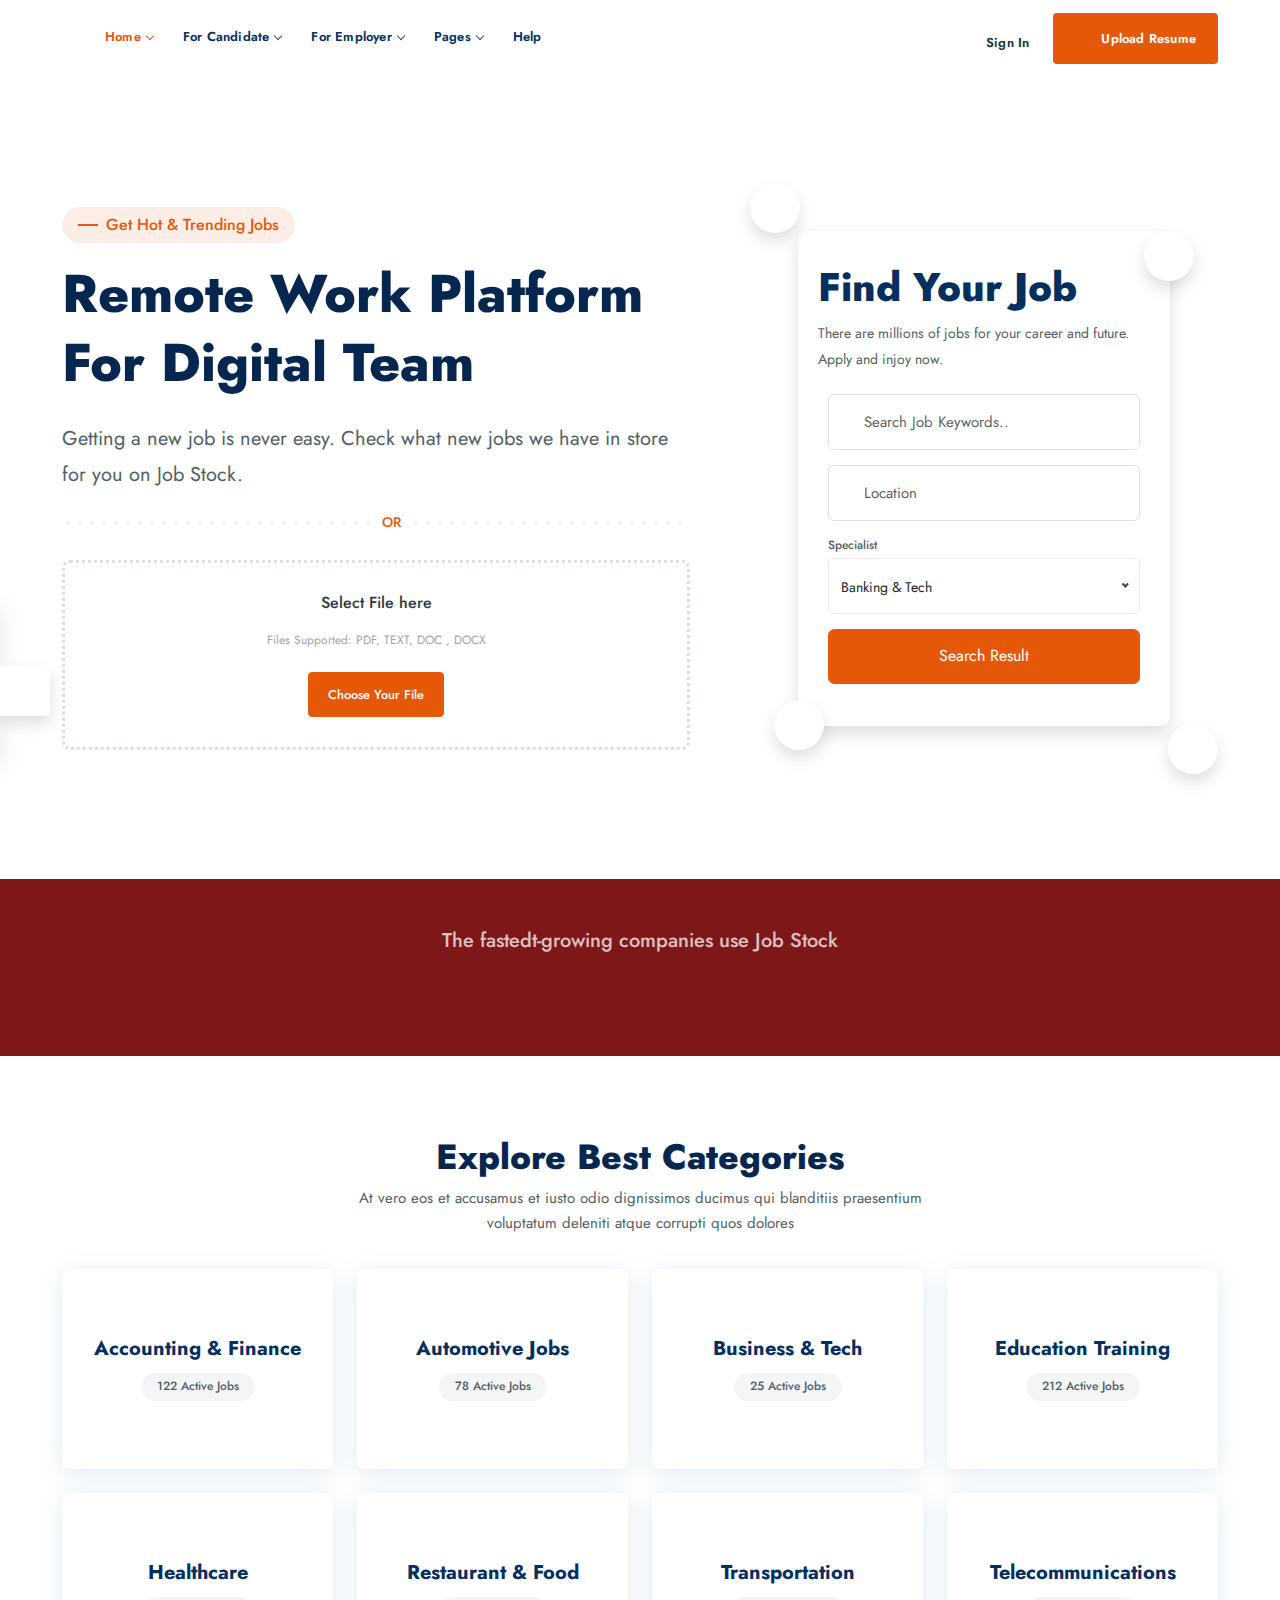
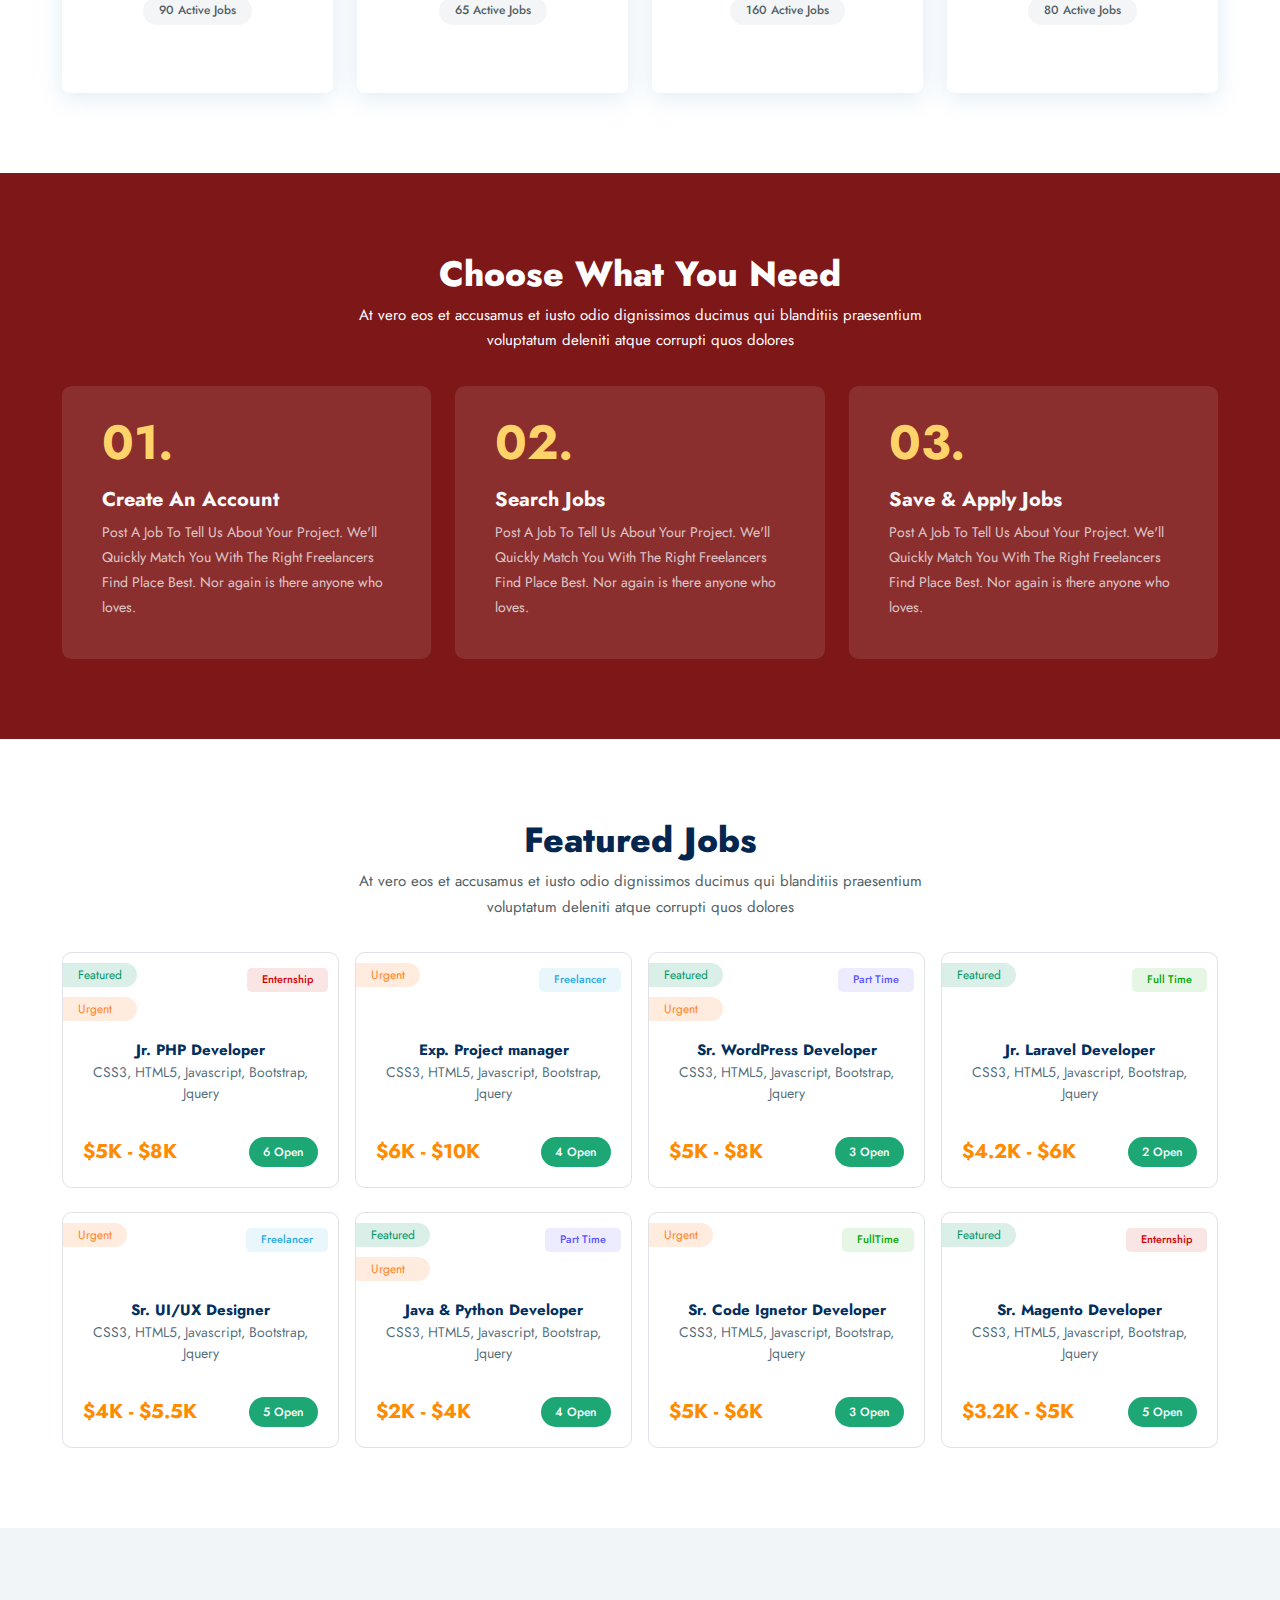
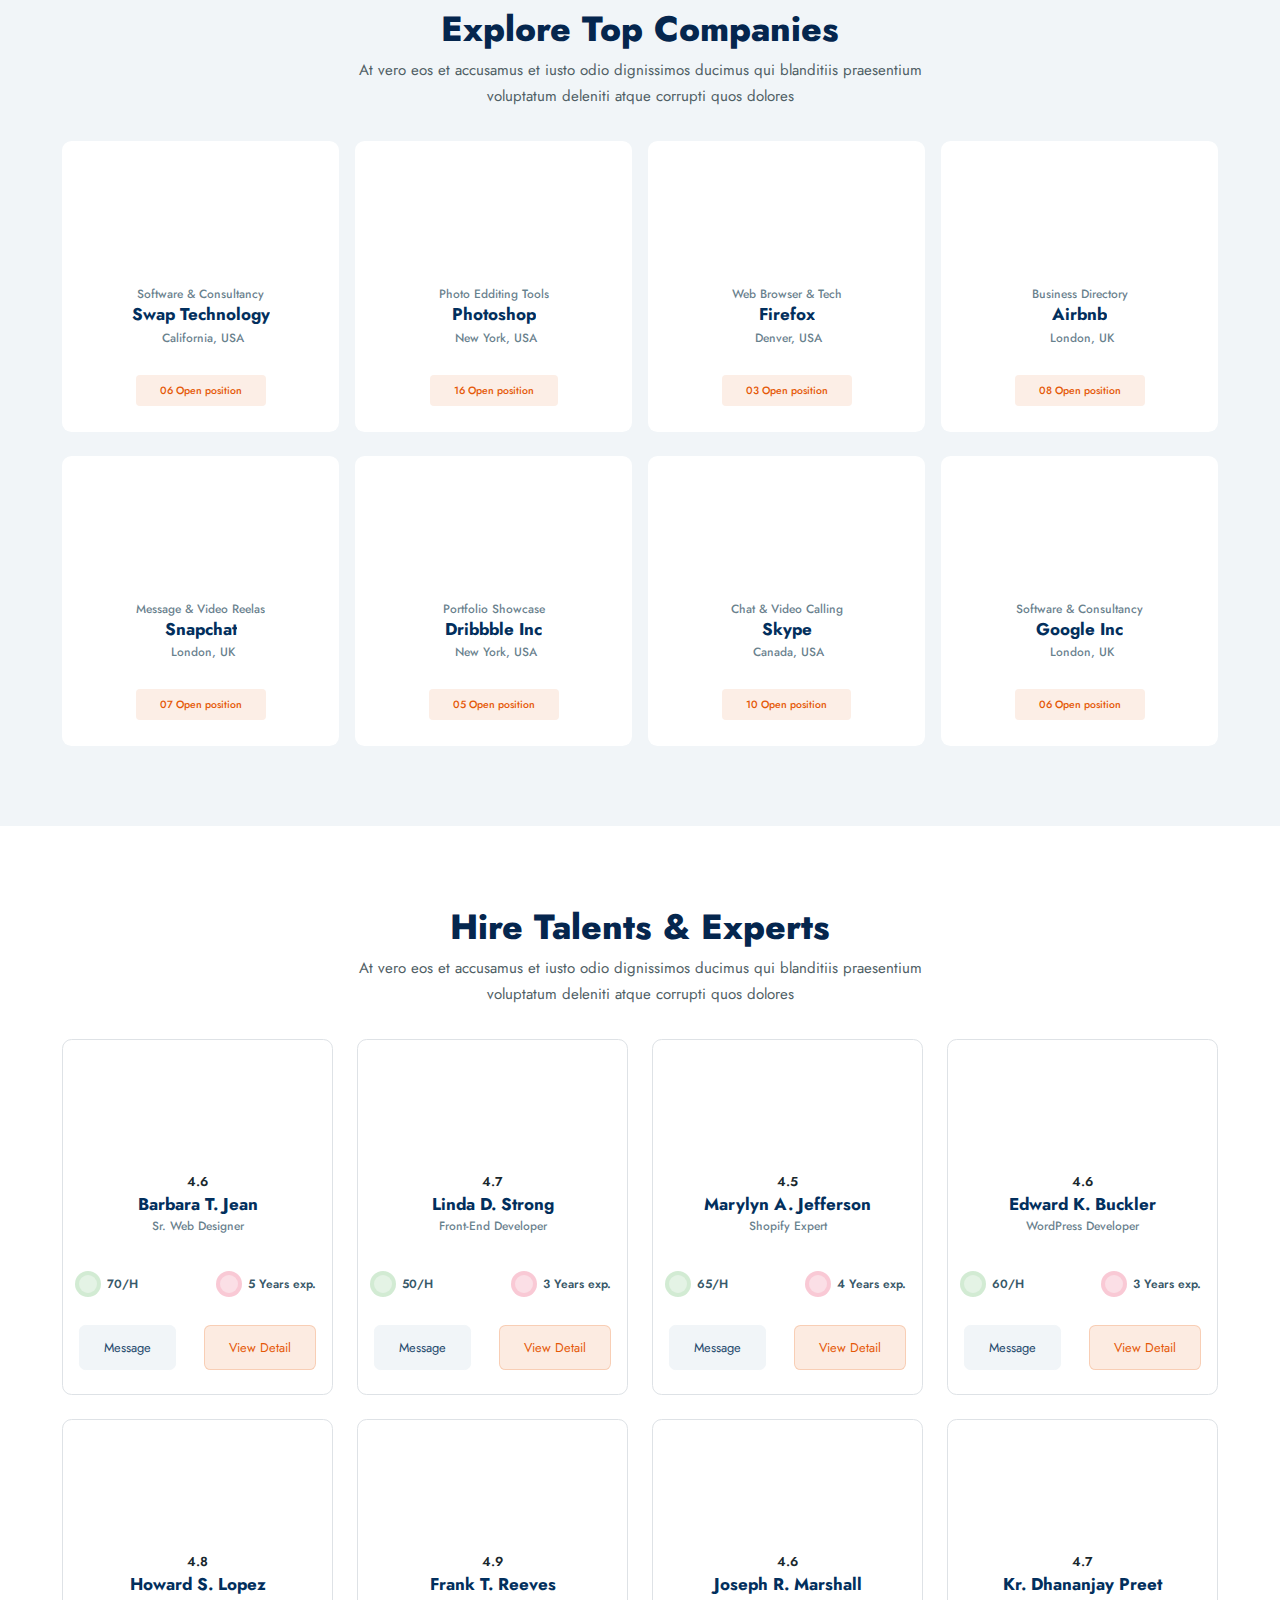
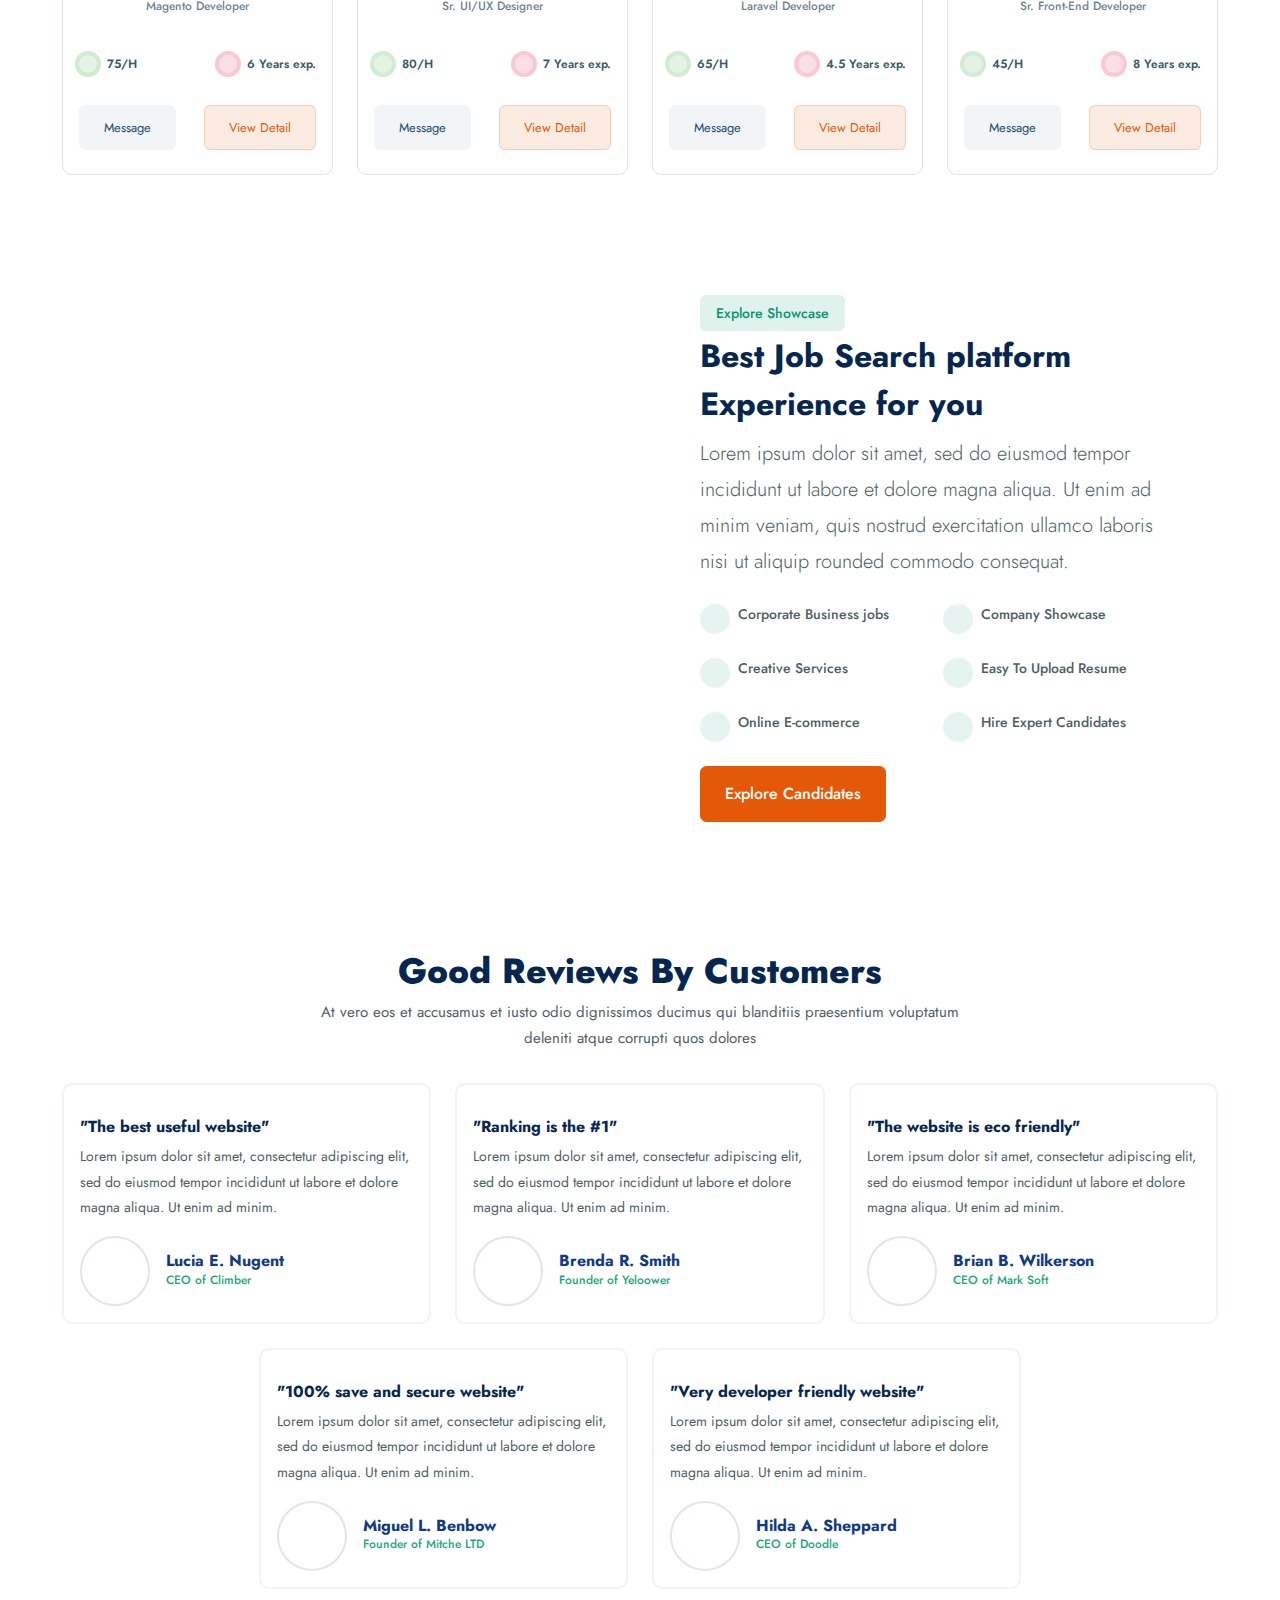
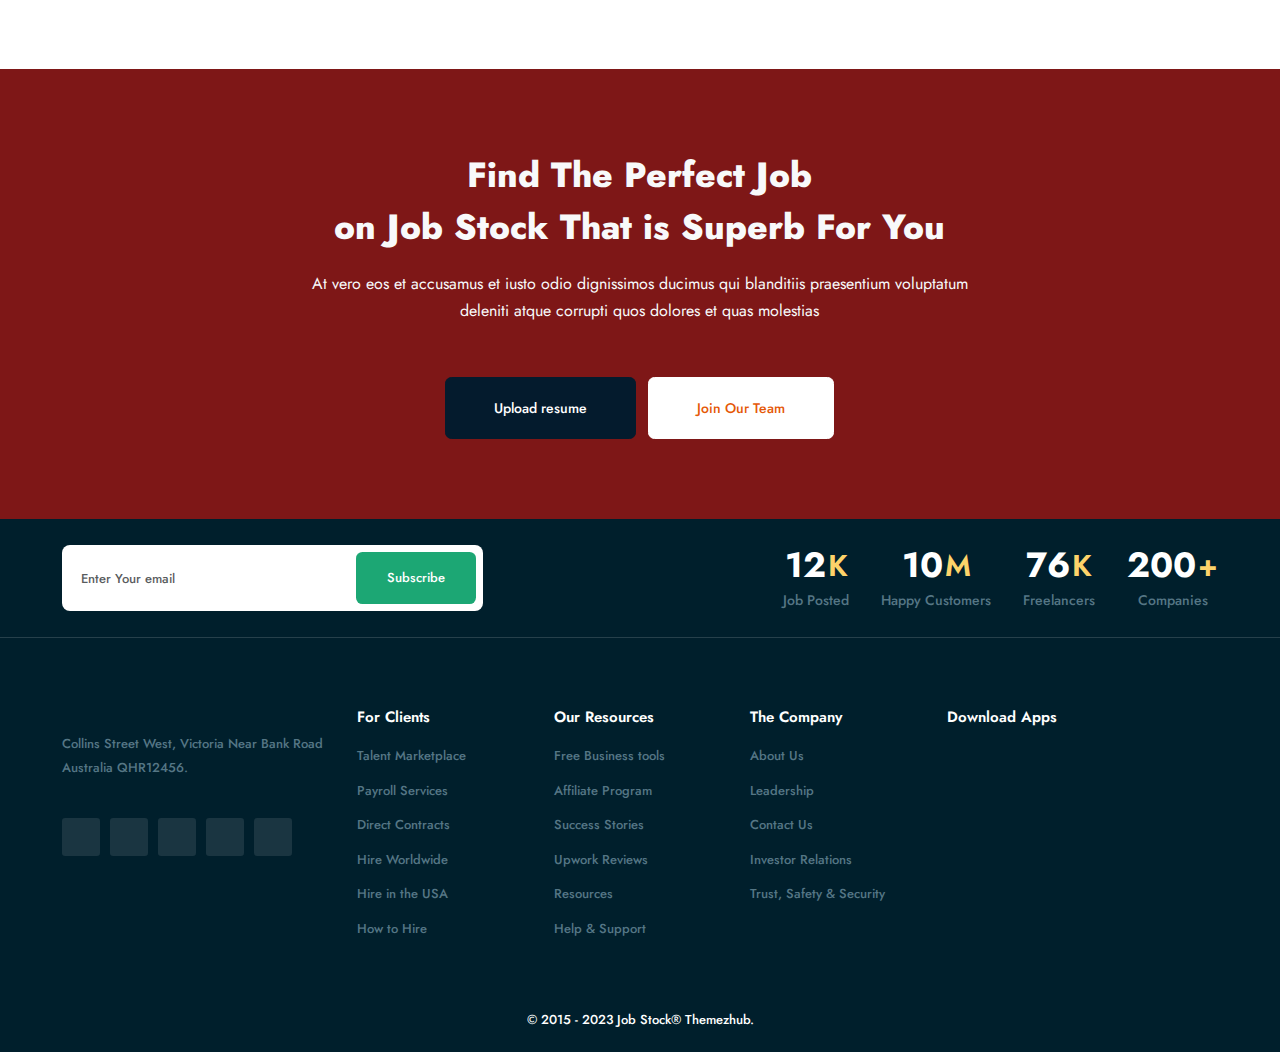
==== index.html @ 44c24fa9 "Initial commit" ====
<!doctype html>
<html lang="en">
	<head>
		<meta charset="utf-8">
        <meta name="viewport" content="width=device-width, initial-scale=1">
		
        <title>Skillo</title>
		<link rel="icon" type="image/x-icon" href="assets/img/favicon.png">
		
        <!-- Custom CSS -->
        <link href="css/site/styles.css" rel="stylesheet">
		
		<!-- Colors CSS -->
        <link href="css/site/colors.css" rel="stylesheet">
		<script src="https://kit.fontawesome.com/2d47eb49a0.js" crossorigin="anonymous"></script>
    </head>
	
    <body class="orange-theme">
        <!-- ============================================================== -->
        <!-- Preloader - style you can find in spinners.css -->
        <!-- ============================================================== -->
        <div id="preloader"><div class="preloader"><span></span><span></span></div></div>
		
        <!-- ============================================================== -->
        <!-- Main wrapper - style you can find in pages.scss -->
        <!-- ============================================================== -->
        <div id="main-wrapper">
		
            <!-- ============================================================== -->
            <!-- Top header  -->
            <!-- ============================================================== -->
            <!-- Start Navigation -->
			<div class="header header-light">
				<div class="container">
					<nav id="navigation" class="navigation navigation-landscape">
						<div class="nav-header">
							<a class="nav-brand" href="#"><img src="assets/img/logo.png" class="logo" alt=""></a>
							<div class="nav-toggle"></div>
							<div class="mobile_nav">
								<ul>
									<li class="list-buttons">
										<a href="JavaScript:Void(0);" data-bs-toggle="modal" data-bs-target="#login"><i class="fas fa-sign-in-alt me-2"></i>Log In</a>
									</li>
								</ul>
							</div>
						</div>
						<div class="nav-menus-wrapper">
							<ul class="nav-menu">
							
								<li class="active"><a href="JavaScript:Void(0);">Home<span class="submenu-indicator"></span></a>
									<ul class="nav-dropdown nav-submenu">
										<li><a class="active" href="index.html">Home Layout 1</a></li>
										<li><a href="home-2.html">Home Layout 2</a></li>
										<li><a href="home-3.html">Home Layout 3</a></li>
										<li><a href="home-4.html">Home Layout 4</a></li>
										<li><a href="home-5.html">Home Layout 5</a></li>
										<li><a href="home-6.html">Home Layout 6</a></li>
										<li><a href="home-7.html">Home Layout 7</a></li>
										<li><a href="JavaScript:Void(0);">New Homes Layouts<span class="new-update">New</span><span class="submenu-indicator"></span></a>
											<ul class="nav-dropdown nav-submenu">
												<li><a href="home-8.html">Home Layout 8</a></li>                                    
												<li><a href="home-9.html">Home Layout 9</a></li>                                    
												<li><a href="home-10.html">Home Layout 10</a></li>
												<li><a href="home-11.html">Home Layout 11</a></li>
												<li><a href="home-12.html">Home Layout 12</a></li>																								
											</ul>	
										</li>
									</ul>
								</li>
								
								<li><a href="JavaScript:Void(0);">For Candidate<span class="submenu-indicator"></span></a>
									<ul class="nav-dropdown nav-submenu">
										<li><a href="JavaScript:Void(0);">Browse Jobs<span class="submenu-indicator"></span></a>
											<ul class="nav-dropdown nav-submenu">
												<li><a href="grid-style-1.html">Job Grid Style 1</a></li>                                    
												<li><a href="grid-style-2.html">Job Grid Stle 2</a></li>                                    
												<li><a href="grid-style-3.html">Job Grid Style 3</a></li>
												<li><a href="grid-style-4.html">Job Grid Style 4</a></li>
												<li><a href="grid-style-5.html">Job Grid Style 5</a></li>												
												<li><a href="full-job-grid-1.html">Grid Full Style 1</a></li>
												<li><a href="full-job-grid-2.html">Grid Full Style 2</a></li>
												<li><a href="list-style-1.html">Job List Style 1</a></li>
												<li><a href="list-style-2.html">Job List Style 2</a></li>
												<li><a href="list-style-2.html">Job List Style 3</a></li>
												<li><a href="full-job-list-1.html">List Full Style 1</a></li>
												<li><a href="full-job-list-2.html">List Full Style 2</a></li>												
											</ul>
										</li>
										<li><a href="JavaScript:Void(0);">Browse Map Jobs<span class="submenu-indicator"></span></a>
											<ul class="nav-dropdown nav-submenu">
												<li><a href="half-map.html">Job Search on Map 01</a></li>                                    
												<li><a href="half-map-2.html">Job Search on Map 02</a></li>                                    
												<li><a href="half-map-3.html">Job Search on Map 03</a></li>
												<li><a href="half-map-list-1.html">Job Search on Map 04</a></li>
												<li><a href="half-map-list-2.html">Job Search on Map 05</a></li>
											</ul>
										</li>
										<li><a href="JavaScript:Void(0);">Browse Candidate<span class="submenu-indicator"></span></a>
											<ul class="nav-dropdown nav-submenu">
												<li><a href="candidate-grid-1.html">Candidate Grid 01</a></li>                                    
												<li><a href="candidate-grid-2.html">Candidate Grid 02</a></li>                                    
												<li><a href="candidate-list-1.html">Candidate List 01</a></li>                                    
												<li><a href="candidate-list-2.html">Candidate List 02</a></li>
												<li><a href="candidate-half-map.html">Candidate Half Map 01</a></li>
												<li><a href="candidate-half-map-list.html">Candidate Half Map 02</a></li>												
											</ul>
										</li>
										<li><a href="JavaScript:Void(0);">Single job Detail<span class="submenu-indicator"></span></a>
											<ul class="nav-dropdown nav-submenu">
												<li><a href="single-layout-1.html">Single Layout 01</a></li>                                    
												<li><a href="single-layout-2.html">Single Layout 02</a></li>                                    
												<li><a href="single-layout-3.html">Single Layout 03</a></li>                                    
												<li><a href="single-layout-4.html">Single Layout 04</a></li>												
												<li><a href="single-layout-5.html">Single Layout 05<span class="new-update">New</span></a></li>												
												<li><a href="single-layout-6.html">Single Layout 06<span class="new-update">New</span></a></li>												
											</ul>
										</li>
										<li><a href="JavaScript:Void(0);">Candidate Detail<span class="submenu-indicator"></span></a>
											<ul class="nav-dropdown nav-submenu">
												<li><a href="candidate-detail.html">Candidate Detail 01</a></li>                                    
												<li><a href="candidate-detail-2.html">Candidate Detail 02</a></li>                                    
												<li><a href="candidate-detail-3.html">Candidate Detail 03</a></li>                                    												
											</ul>
										</li>
										<li><a href="advance-search.html">Advance Search</a></li>
										<li>
											<a href="candidate-dashboard.html">Candidate Dashboard<span class="new-update">New</span></a>                                
										</li>
									</ul>
								</li>
								
								<li><a href="JavaScript:Void(0);">For Employer<span class="submenu-indicator"></span></a>
									<ul class="nav-dropdown nav-submenu">
										<li><a href="JavaScript:Void(0);">Explore Employers<span class="submenu-indicator"></span></a>
											<ul class="nav-dropdown nav-submenu">
												<li><a href="employer-grid-1.html">Search Employers 01</a></li>                                    
												<li><a href="employer-grid-2.html">Search Employers 02</a></li>                                    
												<li><a href="employer-list-1.html">Search List Employers 01</a></li>
												<li><a href="employer-half-map.html">Search Employers Map</a></li>
												<li><a href="employer-half-map-list.html">Search List Employers Map</a></li>												
											</ul>
										</li>
										<li><a href="JavaScript:Void(0);">Employer Detail<span class="submenu-indicator"></span></a>
											<ul class="nav-dropdown nav-submenu">
												<li><a href="employer-detail.html">Employer Detail 01</a></li>                                    
												<li><a href="employer-detail-2.html">Employer Detail 02</a></li>                                    											
											</ul>
										</li>
										<li>
											<a href="employer-dashboard.html">Employer Dashboard<span class="new-update">New</span></a>                                
										</li>
									</ul>
								</li>
								
								<li><a href="JavaScript:Void(0);">Pages<span class="submenu-indicator"></span></a>
									<ul class="nav-dropdown nav-submenu">
										<li><a href="about-us.html">About Us</a></li> 
										<li><a href="404.html">Error Page</a></li>
										<li><a href="checkout.html">Checkout</a></li>										
										<li><a href="blog.html">Blogs Page</a></li>                                    
										<li><a href="blog-detail.html">Blog Detail</a></li>                                    
										<li><a href="privacy.html">Terms & Privacy</a></li> 
										<li><a href="pricing.html">Pricing</a></li>  
										<li><a href="faq.html">FAQ's</a></li>
										<li><a href="contact.html">Contacts</a></li>
									</ul>
								</li>
								
								<li><a href="#">Help</a></li>
								
							</ul>
							
							<ul class="nav-menu nav-menu-social align-to-right">
								<li>
									<a href="JavaScript:Void(0);" data-bs-toggle="modal" data-bs-target="#login"><i class="fas fa-sign-in-alt me-2"></i>Sign In</a>
								</li>
								<li class="list-buttons ms-2">
									<a href="signup.html"><i class="fa-solid fa-cloud-arrow-up me-2"></i>Upload Resume</a>
								</li>
							</ul>
						</div>
					</nav>
				</div>
			</div>
			<!-- End Navigation -->
			<div class="clearfix"></div>
			<!-- ============================================================== -->
			<!-- Top header  -->
			<!-- ============================================================== -->
			
			
			<!-- ============================ Hero Banner  Start================================== -->
			<div class="image-cover hero-header">
				<div class="container">

					<div class="row justify-content-between align-items-center">
						<div class="col-xl-7 col-lg-7 col-md-12 col-sm-12 pe-xl-5 pe-lg-4">
							<h6 class="text-primary bg-light-primary py-2 px-3 rounded-5 fw-medium d-inline-flex align-items-center mb-3"><span class="bg-primary w-5 h-05 me-2"></span>Get Hot & Trending Jobs</h6>
							<h1 class="mb-4">Remote Work Platform For Digital Team</h1>
							<p class="fs-5">Getting a new job is never easy. Check what new jobs we have in store for you on Job Stock.</p>
							<div class="position-relative mt-4">
								<div class="bg-dot light w-100 h-2 position-relative"><span class="escolls square--30 circle d-inline-flex align-items-center justify-content-center bg-white fw-medium text-primary position-absolute start-50 top-5">OR</span></div>
							</div>
							<div class="upload-box">
								<div class="filedrop_box">
									<header>
										<h4>Select File here</h4>
									</header>
									<p>Files Supported: PDF, TEXT, DOC , DOCX</p>
									<input type="file" hidden accept=".doc,.docx,.pdf" id="fileID" style="display:none;">
									<button class="btn btn-md btn-primary fw-medium rounded-1">Choose Your File</button>
								</div>
							</div>
						</div>
						
						<div class="col-xl-5 col-lg-5 col-md-12 col-sm-12">
							<div class="exluo-bg bg-cover p-xl-5 p-3 rounded-5 position-relative mt-lg-0 mt-4" style="background:url(assets/img/form-bg-2.png)no-repeat;">
								<div class="hero-search-wrap shadow">
									<div class="hero-search">
										<h1>Find Your job</h1>
										<p>There are millions of jobs for your career and future. Apply and injoy now.</p>
									</div>
									<div class="hero-search-content verticle-space">
										<div class="row">
											<div class="col-xl-12 col-lg-12 col-md-12 col-sm-12">
												<div class="form-group">
													<div class="input-with-icon">
														<input type="text" class="form-control border" placeholder="Search Job Keywords..">
														<i class="fa-solid fa-magnifying-glass fs-5 opacity-50"></i>
													</div>
												</div>
											</div>
											<div class="col-xl-12 col-lg-12 col-md-12 col-sm-12">
												<div class="form-group">
													<div class="input-with-icon">
														<input type="text" class="form-control border" placeholder="Location">
														<i class="fa-solid fa-globe fs-5 opacity-50"></i>
													</div>
												</div>
											</div>
											<div class="col-xl-12 col-lg-12 col-md-12 col-sm-12">
												<div class="form-group">
													<label>Specialist</label>
													<select class="form-control">
														<option value="1">Banking & Tech</option>
														<option value="2">IT & Consultancy</option>
														<option value="3">Auto & Mobile</option>
														<option value="4">Health Care</option>
														<option value="5">Finance Services</option>
														<option value="6">Marketing Jobs</option>
														<option value="7">Graphic Design</option>
													</select>
												</div>
											</div>
											
											<div class="col-xl-12 col-lg-12 col-md-12 col-sm-12">
												<button type="submit" class="btn btn-primary full-width">Search Result</button>
											</div>
										
										</div>
									</div>
							
								</div>
								
								<div class="position-absolute start-0 top-0"><div class="square--50 bg-white shadow circle text-info fs-4 animate-bounce"><i class="fa-brands fa-algolia"></i></div></div>
								<div class="position-absolute start-0 bottom-0 pb-4 ps-4"><div class="square--50 shadow circle bg-white text-danger fs-4 animate-leftright"><i class="fa-solid fa-fire"></i></div></div>
								<div class="position-absolute end-0 top-0 pt-5 pe-4"><div class="square--50 shadow circle bg-white text-warning fs-4 animate-leftright"><i class="fa-solid fa-business-time"></i></div></div>
								<div class="position-absolute end-0 bottom-0"><div class="square--50 shadow circle bg-white text-primary fs-4 animate-bounce"><i class="fa-solid fa-layer-group"></i></div></div>
							</div>
						</div>
						
					</div>
						
				</div>
			</div>
			<!-- ============================ Hero Banner End ================================== -->
			
			<!-- ============================ Our Partners Start ================================== -->
			<section class="primary-bg-dark min">
				<div class="container">
					
					<div class="row justify-content-center mb-2">
						<div class="col-lg-7 col-md-10 text-center">
							<div class="sec-heading center mb-4">
								<h5 class="text-light opacity-75 fw-medium">The fastedt-growing companies use Job Stock</h5>
							</div>
						</div>
					</div>
					
					<div class="row align-items-center justify-content-center row-cols-xl-5 row-cols-lg-5 row-cols-md-3 row-cols-3 gx-3 gy-3">
						<div class="col">
							<figure class="single-brand thumb-figure">
								<img src="assets/img/brand/layar-white.svg" class="img-fluid" alt="">
							</figure>
						</div>
						
						<div class="col">
							<figure class="single-brand thumb-figure">
								<img src="assets/img/brand/mailchimp-white.svg" class="img-fluid" alt="">
							</figure>
						</div>
						
						<div class="col">
							<figure class="single-brand thumb-figure">
								<img src="assets/img/brand/forbes-white.svg" class="img-fluid" alt="">
							</figure>
						</div>
						
						<div class="col">
							<figure class="single-brand thumb-figure">
								<img src="assets/img/brand/fitbit-white.svg" class="img-fluid" alt="">
							</figure>
						</div>
						
						<div class="col">
							<figure class="single-brand thumb-figure">
								<img src="assets/img/brand/vidados-white.svg" class="img-fluid" alt="">
							</figure>
						</div>
					</div>
					
				</div>
			</section>
			<div class="clearfix"></div>
			<!-- ============================ Our Partners End ================================== -->
			
			
			<!-- ================= Explore Categories Start ================= -->
			<section>
				<div class="container">
					
					<div class="row justify-content-center">
						<div class="col-xl-6 col-lg-7 col-md-10 text-center">
							<div class="sec-heading center">
								<h2>Explore Best Categories</h2>
								<p>At vero eos et accusamus et iusto odio dignissimos ducimus qui blanditiis praesentium voluptatum deleniti atque corrupti quos dolores</p>
							</div>
						</div>
					</div>
					
					<div class="row gx-4 gy-4 justify-content-center">
						
						<!-- Single Item -->
						<div class="col-xl-3 col-lg-3 col-md-4 col-sm-6">
							<div class="category-box">
								<div class="category-desc">
									<div class="category-icon">
										<i class="fa-solid fa-file-invoice text-primary"></i>
										<i class="fa-solid fa-file-invoice abs-icon"></i>
									</div>
									<div class="category-detail category-desc-text">
										<h4 class="fs-5"><a href="browse-jobs-grid.html">Accounting & Finance</a></h4>
										<p class="block">122 Active Jobs</p>
									</div>
								</div>
							</div>
						</div>
						
						<!-- Single Item -->
						<div class="col-xl-3 col-lg-3 col-md-4 col-sm-6">
							<div class="category-box">
								<div class="category-desc">
									<div class="category-icon">
										<i class="fa-solid fa-caravan text-primary"></i>
										<i class="fa-solid fa-caravan abs-icon"></i>
									</div>
									<div class="category-detail category-desc-text">
										<h4 class="fs-5"><a href="browse-jobs-grid.html">Automotive Jobs</a></h4>
										<p class="block">78 Active Jobs</p>
									</div>
								</div>
							</div>
						</div>
						
						<!-- Single Item -->
						<div class="col-xl-3 col-lg-3 col-md-4 col-sm-6">
							<div class="category-box">
								<div class="category-desc">
									<div class="category-icon">
										<i class="fa-solid fa-person-chalkboard text-primary"></i>
										<i class="fa-solid fa-person-chalkboard abs-icon"></i>
									</div>
									<div class="category-detail category-desc-text">
										<h4 class="fs-5"><a href="browse-jobs-grid.html">Business & Tech</a></h4>
										<p class="block">25 Active Jobs</p>
									</div>
								</div>
							</div>
						</div>
						
						<!-- Single Item -->
						<div class="col-xl-3 col-lg-3 col-md-4 col-sm-6">
							<div class="category-box">
								<div class="category-desc">
									<div class="category-icon">
										<i class="fa-solid fa-user-graduate text-primary"></i>
										<i class="fa-solid fa-user-graduate abs-icon"></i>
									</div>
									<div class="category-detail category-desc-text">
										<h4 class="fs-5"><a href="browse-jobs-grid.html">Education Training</a></h4>
										<p class="block">212 Active Jobs</p>
									</div>
								</div>
							</div>
						</div>
						
						<!-- Single Item -->
						<div class="col-xl-3 col-lg-3 col-md-4 col-sm-6">
							<div class="category-box">
								<div class="category-desc">
									<div class="category-icon">
										<i class="fa-solid fa-briefcase-medical text-primary"></i>
										<i class="fa-solid fa-briefcase-medical abs-icon"></i>
									</div>
									<div class="category-detail category-desc-text">
										<h4 class="fs-5"><a href="browse-jobs-grid.html">Healthcare</a></h4>
										<p class="block">90 Active Jobs</p>
									</div>
								</div>
							</div>
						</div>
						
						<!-- Single Item -->
						<div class="col-xl-3 col-lg-3 col-md-4 col-sm-6">
							<div class="category-box">
								<div class="category-desc">
									<div class="category-icon">
										<i class="fa-solid fa-burger text-primary"></i>
										<i class="fa-solid fa-burger abs-icon"></i>
									</div>
									<div class="category-detail category-desc-text">
										<h4 class="fs-5"><a href="browse-jobs-grid.html">Restaurant & Food</a></h4>
										<p class="block">65 Active Jobs</p>
									</div>
								</div>
							</div>
						</div>
						
						<!-- Single Item -->
						<div class="col-xl-3 col-lg-3 col-md-4 col-sm-6">
							<div class="category-box">
								<div class="category-desc">
									<div class="category-icon">
										<i class="fa-solid fa-jet-fighter text-primary"></i>
										<i class="fa-solid fa-jet-fighter abs-icon"></i>
									</div>
									<div class="category-detail category-desc-text">
										<h4 class="fs-5"><a href="browse-jobs-grid.html">Transportation</a></h4>
										<p class="block">160 Active Jobs</p>
									</div>
								</div>
							</div>
						</div>
						
						<!-- Single Item -->
						<div class="col-xl-3 col-lg-3 col-md-4 col-sm-6">
							<div class="category-box">
								<div class="category-desc">
									<div class="category-icon">
										<i class="fa-solid fa-mobile-screen-button text-primary"></i>
										<i class="fa-solid fa-mobile-screen-button abs-icon"></i>
									</div>
									<div class="category-detail category-desc-text">
										<h4 class="fs-5"><a href="browse-jobs-grid.html">Telecommunications</a></h4>
										<p class="block">80 Active Jobs</p>
									</div>
								</div>
							</div>
						</div>
						
					</div>
					
				</div>	
			</section>
			<!-- ================================= Explore Categories End =============================== -->
			
			
			
			<!-- ============================ Valuable Step Start ================================== -->
			<section class="primary-bg-dark">
				<div class="container">
					
					<div class="row justify-content-center">
						<div class="col-xl-6 col-lg-7 col-md-10 text-center">
							<div class="sec-heading center light">
								<h2>Choose What You Need</h2>
								<p>At vero eos et accusamus et iusto odio dignissimos ducimus qui blanditiis praesentium voluptatum deleniti atque corrupti quos dolores</p>
							</div>
						</div>
					</div>
					
					<div class="row align-items-center gx-4 gy-4">
					
						<div class="col-xl-4 col-lg-4 col-md-12 col-sm-12">
							<div class="jobstock-posted-box-y78 colored">
								<div class="jobstock-posted-body-y78">
									<div class="serv-ctr-title"><h2 class="primary-2-cl">01.</h2></div>
									<div class="serv-ctr-subtitle"><h5 class="text-light">Create An Account</h5></div>
									<div class="serv-ctr-decs"><p class="text-light opacity-75">Post A Job To Tell Us About Your Project. We'll Quickly Match You With The Right Freelancers Find Place Best. Nor again is there anyone who loves.</p></div>
								</div>
							</div>
						</div>
						
						<div class="col-xl-4 col-lg-4 col-md-12 col-sm-12">
							<div class="jobstock-posted-box-y78 colored">
								<div class="jobstock-posted-body-y78">
									<div class="serv-ctr-title"><h2 class="primary-2-cl">02.</h2></div>
									<div class="serv-ctr-subtitle"><h5 class="text-light">Search Jobs</h5></div>
									<div class="serv-ctr-decs"><p class="text-light opacity-75">Post A Job To Tell Us About Your Project. We'll Quickly Match You With The Right Freelancers Find Place Best. Nor again is there anyone who loves.</p></div>
								</div>
							</div>
						</div>
						
						<div class="col-xl-4 col-lg-4 col-md-12 col-sm-12">
							<div class="jobstock-posted-box-y78 colored">
								<div class="jobstock-posted-body-y78">
									<div class="serv-ctr-title"><h2 class="primary-2-cl">03.</h2></div>
									<div class="serv-ctr-subtitle"><h5 class="text-light">Save & Apply Jobs</h5></div>
									<div class="serv-ctr-decs"><p class="text-light opacity-75">Post A Job To Tell Us About Your Project. We'll Quickly Match You With The Right Freelancers Find Place Best. Nor again is there anyone who loves.</p></div>
								</div>
							</div>
						</div>
						
					</div>
					
				</div>
			</section>
			<!-- ============================ Valuable Step End ================================== -->
			
			
			<!-- ============================ Featured Jobs Start ================================== -->
			<section>
				<div class="container">
					
					<div class="row justify-content-center">
						<div class="col-xl-6 col-lg-7 col-md-10 text-center">
							<div class="sec-heading center">
								<h2>Featured Jobs</h2>
								<p>At vero eos et accusamus et iusto odio dignissimos ducimus qui blanditiis praesentium voluptatum deleniti atque corrupti quos dolores</p>
							</div>
						</div>
					</div>
					
					<div class="row justify-content-center gx-xl-3 gx-3 gy-4">
					
						<!-- Single Item -->
						<div class="col-xl-3 col-lg-4 col-md-6 col-sm-12">
							<div class="job-instructor-layout border">
								<div class="left-tags-capt">
									<span class="featured-text">Featured</span>
									<span class="urgent">Urgent</span>
								</div>
								<div class="brows-job-type"><span class="enternship">Enternship</span></div>
								<div class="job-instructor-thumb">
									<a href="job-detail.html"><img src="assets/img/l-1.png" class="img-fluid" alt=""></a>
								</div>
								<div class="job-instructor-content">
									<h4 class="instructor-title"><a href="job-detail.html">Jr. PHP Developer</a></h4>
									<div class="instructor-skills">
										CSS3, HTML5, Javascript, Bootstrap, Jquery
									</div>
								</div>
								<div class="job-instructor-footer">
									<div class="instructor-students">
										<h5 class="instructor-scount">$5K - $8K</h5>
									</div>
									<div class="instructor-corses">
										<span class="c-counting">6 Open</span>
									</div>
								</div>
							</div>	
						</div>
						
						<!-- Single Item -->
						<div class="col-xl-3 col-lg-4 col-md-6 col-sm-12">
							<div class="job-instructor-layout border">
								<div class="left-tags-capt">
									<span class="urgent">Urgent</span>
								</div>
								<div class="brows-job-type"><span class="freelanc">Freelancer</span></div>
								<div class="job-instructor-thumb">
									<a href="job-detail.html"><img src="assets/img/l-2.png" class="img-fluid" alt=""></a>
								</div>
								<div class="job-instructor-content">
									<h4 class="instructor-title"><a href="job-detail.html">Exp. Project manager</a></h4>
									<div class="instructor-skills">
										CSS3, HTML5, Javascript, Bootstrap, Jquery
									</div>
								</div>
								<div class="job-instructor-footer">
									<div class="instructor-students">
										<h5 class="instructor-scount">$6K - $10K</h5>
									</div>
									<div class="instructor-corses">
										<span class="c-counting">4 Open</span>
									</div>
								</div>
							</div>	
						</div>
						
						<!-- Single Item -->
						<div class="col-xl-3 col-lg-4 col-md-6 col-sm-12">
							<div class="job-instructor-layout border">
								<div class="left-tags-capt">
									<span class="featured-text">Featured</span>
									<span class="urgent">Urgent</span>
								</div>
								<div class="brows-job-type"><span class="part-time">Part Time</span></div>
								<div class="job-instructor-thumb">
									<a href="job-detail.html"><img src="assets/img/l-3.png" class="img-fluid" alt=""></a>
								</div>
								<div class="job-instructor-content">
									<h4 class="instructor-title"><a href="job-detail.html">Sr. WordPress Developer</a></h4>
									<div class="instructor-skills">
										CSS3, HTML5, Javascript, Bootstrap, Jquery
									</div>
								</div>
								<div class="job-instructor-footer">
									<div class="instructor-students">
										<h5 class="instructor-scount">$5K - $8K</h5>
									</div>
									<div class="instructor-corses">
										<span class="c-counting">3 Open</span>
									</div>
								</div>
							</div>	
						</div>
						
						<!-- Single Item -->
						<div class="col-xl-3 col-lg-4 col-md-6 col-sm-12">
							<div class="job-instructor-layout border">
								<div class="left-tags-capt">
									<span class="featured-text">Featured</span>
								</div>
								<div class="brows-job-type"><span class="full-time">Full Time</span></div>
								<div class="job-instructor-thumb">
									<a href="job-detail.html"><img src="assets/img/l-4.png" class="img-fluid" alt=""></a>
								</div>
								<div class="job-instructor-content">
									<h4 class="instructor-title"><a href="job-detail.html">Jr. Laravel Developer</a></h4>
									<div class="instructor-skills">
										CSS3, HTML5, Javascript, Bootstrap, Jquery
									</div>
								</div>
								<div class="job-instructor-footer">
									<div class="instructor-students">
										<h5 class="instructor-scount">$4.2K - $6K</h5>
									</div>
									<div class="instructor-corses">
										<span class="c-counting">2 Open</span>
									</div>
								</div>
							</div>	
						</div>
						
						<!-- Single Item -->
						<div class="col-xl-3 col-lg-4 col-md-6 col-sm-12">
							<div class="job-instructor-layout border">
								<div class="left-tags-capt">
									<span class="urgent">Urgent</span>
								</div>
								<div class="brows-job-type"><span class="freelanc">Freelancer</span></div>
								<div class="job-instructor-thumb">
									<a href="job-detail.html"><img src="assets/img/l-5.png" class="img-fluid" alt=""></a>
								</div>
								<div class="job-instructor-content">
									<h4 class="instructor-title"><a href="job-detail.html">Sr. UI/UX Designer</a></h4>
									<div class="instructor-skills">
										CSS3, HTML5, Javascript, Bootstrap, Jquery
									</div>
								</div>
								<div class="job-instructor-footer">
									<div class="instructor-students">
										<h5 class="instructor-scount">$4K - $5.5K</h5>
									</div>
									<div class="instructor-corses">
										<span class="c-counting">5 Open</span>
									</div>
								</div>
							</div>	
						</div>
						
						<!-- Single Item -->
						<div class="col-xl-3 col-lg-4 col-md-6 col-sm-12">
							<div class="job-instructor-layout border">
								<div class="left-tags-capt">
									<span class="featured-text">Featured</span>
									<span class="urgent">Urgent</span>
								</div>
								<div class="brows-job-type"><span class="part-time">Part Time</span></div>
								<div class="job-instructor-thumb">
									<a href="job-detail.html"><img src="assets/img/l-6.png" class="img-fluid" alt=""></a>
								</div>
								<div class="job-instructor-content">
									<h4 class="instructor-title"><a href="job-detail.html">Java & Python Developer</a></h4>
									<div class="instructor-skills">
										CSS3, HTML5, Javascript, Bootstrap, Jquery
									</div>
								</div>
								<div class="job-instructor-footer">
									<div class="instructor-students">
										<h5 class="instructor-scount">$2K - $4K</h5>
									</div>
									<div class="instructor-corses">
										<span class="c-counting">4 Open</span>
									</div>
								</div>
							</div>	
						</div>
						
						<!-- Single Item -->
						<div class="col-xl-3 col-lg-4 col-md-6 col-sm-12">
							<div class="job-instructor-layout border">
								<div class="left-tags-capt">
									<span class="urgent">Urgent</span>
								</div>
								<div class="brows-job-type"><span class="full-time">FullTime</span></div>
								<div class="job-instructor-thumb">
									<a href="job-detail.html"><img src="assets/img/l-7.png" class="img-fluid" alt=""></a>
								</div>
								<div class="job-instructor-content">
									<h4 class="instructor-title"><a href="job-detail.html">Sr. Code Ignetor Developer</a></h4>
									<div class="instructor-skills">
										CSS3, HTML5, Javascript, Bootstrap, Jquery
									</div>
								</div>
								<div class="job-instructor-footer">
									<div class="instructor-students">
										<h5 class="instructor-scount">$5K - $6K</h5>
									</div>
									<div class="instructor-corses">
										<span class="c-counting">3 Open</span>
									</div>
								</div>
							</div>	
						</div>
						
						<!-- Single Item -->
						<div class="col-xl-3 col-lg-4 col-md-6 col-sm-12">
							<div class="job-instructor-layout border">
								<div class="left-tags-capt">
									<span class="featured-text">Featured</span>
								</div>
								<div class="brows-job-type"><span class="enternship">Enternship</span></div>
								<div class="job-instructor-thumb">
									<a href="job-detail.html"><img src="assets/img/l-8.png" class="img-fluid" alt=""></a>
								</div>
								<div class="job-instructor-content">
									<h4 class="instructor-title"><a href="job-detail.html">Sr. Magento Developer</a></h4>
									<div class="instructor-skills">
										CSS3, HTML5, Javascript, Bootstrap, Jquery
									</div>
								</div>
								<div class="job-instructor-footer">
									<div class="instructor-students">
										<h5 class="instructor-scount">$3.2K - $5K</h5>
									</div>
									<div class="instructor-corses">
										<span class="c-counting">5 Open</span>
									</div>
								</div>
							</div>	
						</div>						
						
					</div>
					
				</div>
			</section>
			<!-- ============================ Featured Jobs End ================================== -->
			
			
			<!-- ============================ Explore Top Companies Start ================================== -->
			<section class="gray-simple">
				<div class="container">
				
					<div class="row justify-content-center">
						<div class="col-xl-6 col-lg-7 col-md-10 text-center">
							<div class="sec-heading center">
								<h2>Explore Top Companies</h2>
								<p>At vero eos et accusamus et iusto odio dignissimos ducimus qui blanditiis praesentium voluptatum deleniti atque corrupti quos dolores</p>
							</div>
						</div>
					</div>
				
					<div class="row justify-content-center gx-xl-3 gx-3 gy-4">
					
						<!-- Single Item -->
						<div class="col-xl-3 col-lg-4 col-md-6 col-sm-12">
							<div class="emp-grid-blocs">
								
								<div class="emp-grid-thumbs">
									<a href="employer-detail.html"><figure><img src="assets/img/l-4.png" class="img-fluid" alt=""></figure></a>	
								</div>
								
								<div class="emp-grid-captions">
									<div class="emplors-job-types-wrap"><span class="text-sm-muted">Software & Consultancy</span></div>
									<div class="emplors-job-title-wrap mb-1">
										<h4><a href="employer-detail.html" class="emplors-job-title">Swap Technology</a></h4>
									</div>
									<div class="emplors-job-mrch-lists">
										<div class="single-mrch-lists">
											<span><i class="fa-solid fa-location-dot me-1"></i>California, USA</span>
										</div>
									</div>
								</div>
								
								<div class="emp-grid-footrs">
									<div class="emp-flexio"><span class="label px-4 py-2 text-primary bg-light-primary">06 Open position</span></div>
								</div>
								
							</div>	
						</div>
						
						<!-- Single Item -->
						<div class="col-xl-3 col-lg-4 col-md-6 col-sm-12">
							<div class="emp-grid-blocs">
								
								<div class="emp-grid-thumbs">
									<a href="employer-detail.html"><figure><img src="assets/img/l-5.png" class="img-fluid" alt=""></figure></a>	
								</div>
								
								<div class="emp-grid-captions">
									<div class="emplors-job-types-wrap"><span class="text-sm-muted">Photo Edditing Tools</span></div>
									<div class="emplors-job-title-wrap mb-1">
										<h4><a href="employer-detail.html" class="emplors-job-title">Photoshop</a></h4>
									</div>
									<div class="emplors-job-mrch-lists">
										<div class="single-mrch-lists">
											<span><i class="fa-solid fa-location-dot me-1"></i>New York, USA</span>
										</div>
									</div>
								</div>
								
								<div class="emp-grid-footrs">
									<div class="emp-flexio"><span class="label px-4 py-2 text-primary bg-light-primary">16 Open position</span></div>
								</div>
								
							</div>
						</div>
						
						<!-- Single Item -->
						<div class="col-xl-3 col-lg-4 col-md-6 col-sm-12">
							<div class="emp-grid-blocs">
								
								<div class="emp-grid-thumbs">
									<a href="employer-detail.html"><figure><img src="assets/img/l-6.png" class="img-fluid" alt=""></figure></a>	
								</div>
								
								<div class="emp-grid-captions">
									<div class="emplors-job-types-wrap"><span class="text-sm-muted">Web Browser & Tech</span></div>
									<div class="emplors-job-title-wrap mb-1">
										<h4><a href="employer-detail.html" class="emplors-job-title">Firefox</a></h4>
									</div>
									<div class="emplors-job-mrch-lists">
										<div class="single-mrch-lists">
											<span><i class="fa-solid fa-location-dot me-1"></i>Denver, USA</span>
										</div>
									</div>
								</div>
								
								<div class="emp-grid-footrs">
									<div class="emp-flexio"><span class="label px-4 py-2 text-primary bg-light-primary">03 Open position</span></div>
								</div>
								
							</div>	
						</div>
						
						<!-- Single Item -->
						<div class="col-xl-3 col-lg-4 col-md-6 col-sm-12">
							<div class="emp-grid-blocs">
								
								<div class="emp-grid-thumbs">
									<a href="employer-detail.html"><figure><img src="assets/img/l-7.png" class="img-fluid" alt=""></figure></a>	
								</div>
								
								<div class="emp-grid-captions">
									<div class="emplors-job-types-wrap"><span class="text-sm-muted">Business Directory</span></div>
									<div class="emplors-job-title-wrap mb-1">
										<h4><a href="employer-detail.html" class="emplors-job-title">Airbnb</a></h4>
									</div>
									<div class="emplors-job-mrch-lists">
										<div class="single-mrch-lists">
											<span><i class="fa-solid fa-location-dot me-1"></i>London, UK</span>
										</div>
									</div>
								</div>
								
								<div class="emp-grid-footrs">
									<div class="emp-flexio"><span class="label px-4 py-2 text-primary bg-light-primary">08 Open position</span></div>
								</div>
								
							</div>	
						</div>
						
						<!-- Single Item -->
						<div class="col-xl-3 col-lg-4 col-md-6 col-sm-12">
							<div class="emp-grid-blocs">
								
								<div class="emp-grid-thumbs">
									<a href="employer-detail.html"><figure><img src="assets/img/l-8.png" class="img-fluid" alt=""></figure></a>	
								</div>
								
								<div class="emp-grid-captions">
									<div class="emplors-job-types-wrap"><span class="text-sm-muted">Message & Video Reelas</span></div>
									<div class="emplors-job-title-wrap mb-1">
										<h4><a href="employer-detail.html" class="emplors-job-title">Snapchat</a></h4>
									</div>
									<div class="emplors-job-mrch-lists">
										<div class="single-mrch-lists">
											<span><i class="fa-solid fa-location-dot me-1"></i>London, UK</span>
										</div>
									</div>
								</div>
								
								<div class="emp-grid-footrs">
									<div class="emp-flexio"><span class="label px-4 py-2 text-primary bg-light-primary">07 Open position</span></div>
								</div>
								
							</div>	
						</div>
						
						<!-- Single Item -->
						<div class="col-xl-3 col-lg-4 col-md-6 col-sm-12">
							<div class="emp-grid-blocs">
								
								<div class="emp-grid-thumbs">
									<a href="employer-detail.html"><figure><img src="assets/img/l-9.png" class="img-fluid" alt=""></figure></a>	
								</div>
								
								<div class="emp-grid-captions">
									<div class="emplors-job-types-wrap"><span class="text-sm-muted">Portfolio Showcase</span></div>
									<div class="emplors-job-title-wrap mb-1">
										<h4><a href="employer-detail.html" class="emplors-job-title">Dribbble Inc</a></h4>
									</div>
									<div class="emplors-job-mrch-lists">
										<div class="single-mrch-lists">
											<span><i class="fa-solid fa-location-dot me-1"></i>New York, USA</span>
										</div>
									</div>
								</div>
								
								<div class="emp-grid-footrs">
									<div class="emp-flexio"><span class="label px-4 py-2 text-primary bg-light-primary">05 Open position</span></div>
								</div>
								
							</div>	
						</div>
						
						<!-- Single Item -->
						<div class="col-xl-3 col-lg-4 col-md-6 col-sm-12">
							<div class="emp-grid-blocs">
								
								<div class="emp-grid-thumbs">
									<a href="employer-detail.html"><figure><img src="assets/img/l-10.png" class="img-fluid" alt=""></figure></a>	
								</div>
								
								<div class="emp-grid-captions">
									<div class="emplors-job-types-wrap"><span class="text-sm-muted">Chat & Video Calling</span></div>
									<div class="emplors-job-title-wrap mb-1">
										<h4><a href="employer-detail.html" class="emplors-job-title">Skype</a></h4>
									</div>
									<div class="emplors-job-mrch-lists">
										<div class="single-mrch-lists">
											<span><i class="fa-solid fa-location-dot me-1"></i>Canada, USA</span>
										</div>
									</div>
								</div>
								
								<div class="emp-grid-footrs">
									<div class="emp-flexio"><span class="label px-4 py-2 text-primary bg-light-primary">10 Open position</span></div>
								</div>
								
							</div>	
						</div>
						
						<!-- Single Item -->
						<div class="col-xl-3 col-lg-4 col-md-6 col-sm-12">
							<div class="emp-grid-blocs">
								
								<div class="emp-grid-thumbs">
									<a href="employer-detail.html"><figure><img src="assets/img/l-11.png" class="img-fluid" alt=""></figure></a>	
								</div>
								
								<div class="emp-grid-captions">
									<div class="emplors-job-types-wrap"><span class="text-sm-muted">Software & Consultancy</span></div>
									<div class="emplors-job-title-wrap mb-1">
										<h4><a href="employer-detail.html" class="emplors-job-title">Google Inc</a></h4>
									</div>
									<div class="emplors-job-mrch-lists">
										<div class="single-mrch-lists">
											<span><i class="fa-solid fa-location-dot me-1"></i>London, UK</span>
										</div>
									</div>
								</div>
								
								<div class="emp-grid-footrs">
									<div class="emp-flexio"><span class="label px-4 py-2 text-primary bg-light-primary">06 Open position</span></div>
								</div>
								
							</div>	
						</div>						
						
					</div>
					
				</div>		
			</section>
			<!-- ============================ Explore Top Companies End ================================== -->
			
			
			<!-- ============================ Hire Experts Start ================================== -->
			<section>
				<div class="container">
				
					<div class="row justify-content-center">
						<div class="col-xl-6 col-lg-7 col-md-10 text-center">
							<div class="sec-heading center">
								<h2>Hire Talents & Experts</h2>
								<p>At vero eos et accusamus et iusto odio dignissimos ducimus qui blanditiis praesentium voluptatum deleniti atque corrupti quos dolores</p>
							</div>
						</div>
					</div>
				
					<div class="row justify-content-center gx-4 gy-4">
					
						<!-- Single Item -->
						<div class="col-xl-3 col-lg-4 col-md-6 col-sm-6 col-12">
							<div class="jbs-grid-usrs-block border">
								<div class="jbs-grid-usrs-thumb">
									<div class="jbs-grid-yuo">
										<a href="candidate-detail.html"><figure><img src="assets/img/team-1.jpg" class="img-fluid circle" alt=""></figure></a>
									</div>
								</div>
								<div class="jbs-grid-usrs-caption">
									<div class="jbs-kioyer">
										<div class="jbs-kioyer-groups">
											<span class="fa-solid fa-star active"></span>
											<span class="fa-solid fa-star active"></span>
											<span class="fa-solid fa-star active"></span>
											<span class="fa-solid fa-star active"></span>
											<span class="fa-solid fa-star"></span>
											<span class="aal-reveis">4.6</span>
										</div>
									</div>
									<div class="jbs-tiosk">
										<h4 class="jbs-tiosk-title"><a href="candidate-detail.html">Barbara T. Jean</a></h4>
										<div class="jbs-tiosk-subtitle"><span>Sr. Web Designer</span></div>
									</div>
								</div>
								<div class="jbs-grid-usrs-info">
									<div class="jbs-info-ico-style bold">
										<div class="jbs-single-y1 style-2"><span><i class="fa-solid fa-sack-dollar"></i></span>70/H</div>
										<div class="jbs-single-y1 style-3"><span><i class="fa-solid fa-coins"></i></span>5 Years exp.</div>
									</div>
								</div>
								<div class="jbs-grid-usrs-contact">
									<div class="jbs-btn-groups">
										<a href="#" class="btn btn-md btn-gray px-4">Message</a>
										<a href="candidate-detail.html" class="btn btn-md btn-light-primary px-4">View Detail</a>
									</div>
								</div>
							</div>
						</div>
						
						<!-- Single Item -->
						<div class="col-xl-3 col-lg-4 col-md-6 col-sm-6 col-12">
							<div class="jbs-grid-usrs-block border">
								<div class="jbs-grid-usrs-thumb">
									<div class="jbs-grid-yuo">
										<a href="candidate-detail.html"><figure><img src="assets/img/team-2.jpg" class="img-fluid circle" alt=""></figure></a>
									</div>
								</div>
								<div class="jbs-grid-usrs-caption">
									<div class="jbs-kioyer">
										<div class="jbs-kioyer-groups">
											<span class="fa-solid fa-star active"></span>
											<span class="fa-solid fa-star active"></span>
											<span class="fa-solid fa-star active"></span>
											<span class="fa-solid fa-star active"></span>
											<span class="fa-solid fa-star"></span>
											<span class="aal-reveis">4.7</span>
										</div>
									</div>
									<div class="jbs-tiosk">
										<h4 class="jbs-tiosk-title"><a href="candidate-detail.html">Linda D. Strong</a></h4>
										<div class="jbs-tiosk-subtitle"><span>Front-End Developer</span></div>
									</div>
								</div>
								<div class="jbs-grid-usrs-info">
									<div class="jbs-info-ico-style bold">
										<div class="jbs-single-y1 style-2"><span><i class="fa-solid fa-sack-dollar"></i></span>50/H</div>
										<div class="jbs-single-y1 style-3"><span><i class="fa-solid fa-coins"></i></span>3 Years exp.</div>
									</div>
								</div>
								<div class="jbs-grid-usrs-contact">
									<div class="jbs-btn-groups">
										<a href="#" class="btn btn-md btn-gray px-4">Message</a>
										<a href="candidate-detail.html" class="btn btn-md btn-light-primary px-4">View Detail</a>
									</div>
								</div>
							</div>
						</div>
						
						<!-- Single Item -->
						<div class="col-xl-3 col-lg-4 col-md-6 col-sm-6 col-12">
							<div class="jbs-grid-usrs-block border">
								<div class="jbs-grid-usrs-thumb">
									<div class="jbs-grid-yuo">
										<a href="candidate-detail.html"><figure><img src="assets/img/team-3.jpg" class="img-fluid circle" alt=""></figure></a>
									</div>
								</div>
								<div class="jbs-grid-usrs-caption">
									<div class="jbs-kioyer">
										<div class="jbs-kioyer-groups">
											<span class="fa-solid fa-star active"></span>
											<span class="fa-solid fa-star active"></span>
											<span class="fa-solid fa-star active"></span>
											<span class="fa-solid fa-star active"></span>
											<span class="fa-solid fa-star"></span>
											<span class="aal-reveis">4.5</span>
										</div>
									</div>
									<div class="jbs-tiosk">
										<h4 class="jbs-tiosk-title"><a href="candidate-detail.html">Marylyn A. Jefferson</a></h4>
										<div class="jbs-tiosk-subtitle"><span>Shopify Expert</span></div>
									</div>
								</div>
								<div class="jbs-grid-usrs-info">
									<div class="jbs-info-ico-style bold">
										<div class="jbs-single-y1 style-2"><span><i class="fa-solid fa-sack-dollar"></i></span>65/H</div>
										<div class="jbs-single-y1 style-3"><span><i class="fa-solid fa-coins"></i></span>4 Years exp.</div>
									</div>
								</div>
								<div class="jbs-grid-usrs-contact">
									<div class="jbs-btn-groups">
										<a href="#" class="btn btn-md btn-gray px-4">Message</a>
										<a href="candidate-detail.html" class="btn btn-md btn-light-primary px-4">View Detail</a>
									</div>
								</div>
							</div>
						</div>
						
						<!-- Single Item -->
						<div class="col-xl-3 col-lg-4 col-md-6 col-sm-6 col-12">
							<div class="jbs-grid-usrs-block border">
								<div class="jbs-grid-usrs-thumb">
									<div class="jbs-grid-yuo">
										<a href="candidate-detail.html"><figure><img src="assets/img/team-4.jpg" class="img-fluid circle" alt=""></figure></a>
									</div>
								</div>
								<div class="jbs-grid-usrs-caption">
									<div class="jbs-kioyer">
										<div class="jbs-kioyer-groups">
											<span class="fa-solid fa-star active"></span>
											<span class="fa-solid fa-star active"></span>
											<span class="fa-solid fa-star active"></span>
											<span class="fa-solid fa-star active"></span>
											<span class="fa-solid fa-star"></span>
											<span class="aal-reveis">4.6</span>
										</div>
									</div>
									<div class="jbs-tiosk">
										<h4 class="jbs-tiosk-title"><a href="candidate-detail.html">Edward K. Buckler</a></h4>
										<div class="jbs-tiosk-subtitle"><span>WordPress Developer</span></div>
									</div>
								</div>
								<div class="jbs-grid-usrs-info">
									<div class="jbs-info-ico-style bold">
										<div class="jbs-single-y1 style-2"><span><i class="fa-solid fa-sack-dollar"></i></span>60/H</div>
										<div class="jbs-single-y1 style-3"><span><i class="fa-solid fa-coins"></i></span>3 Years exp.</div>
									</div>
								</div>
								<div class="jbs-grid-usrs-contact">
									<div class="jbs-btn-groups">
										<a href="#" class="btn btn-md btn-gray px-4">Message</a>
										<a href="candidate-detail.html" class="btn btn-md btn-light-primary px-4">View Detail</a>
									</div>
								</div>
							</div>
						</div>
						
						<!-- Single Item -->
						<div class="col-xl-3 col-lg-4 col-md-6 col-sm-6 col-12">
							<div class="jbs-grid-usrs-block border">
								<div class="jbs-grid-usrs-thumb">
									<div class="jbs-grid-yuo">
										<a href="candidate-detail.html"><figure><img src="assets/img/team-5.jpg" class="img-fluid circle" alt=""></figure></a>
									</div>
								</div>
								<div class="jbs-grid-usrs-caption">
									<div class="jbs-kioyer">
										<div class="jbs-kioyer-groups">
											<span class="fa-solid fa-star active"></span>
											<span class="fa-solid fa-star active"></span>
											<span class="fa-solid fa-star active"></span>
											<span class="fa-solid fa-star active"></span>
											<span class="fa-solid fa-star"></span>
											<span class="aal-reveis">4.8</span>
										</div>
									</div>
									<div class="jbs-tiosk">
										<h4 class="jbs-tiosk-title"><a href="candidate-detail.html">Howard S. Lopez</a></h4>
										<div class="jbs-tiosk-subtitle"><span>Magento Developer</span></div>
									</div>
								</div>
								<div class="jbs-grid-usrs-info">
									<div class="jbs-info-ico-style bold">
										<div class="jbs-single-y1 style-2"><span><i class="fa-solid fa-sack-dollar"></i></span>75/H</div>
										<div class="jbs-single-y1 style-3"><span><i class="fa-solid fa-coins"></i></span>6 Years exp.</div>
									</div>
								</div>
								<div class="jbs-grid-usrs-contact">
									<div class="jbs-btn-groups">
										<a href="#" class="btn btn-md btn-gray px-4">Message</a>
										<a href="candidate-detail.html" class="btn btn-md btn-light-primary px-4">View Detail</a>
									</div>
								</div>
							</div>
						</div>
						
						<!-- Single Item -->
						<div class="col-xl-3 col-lg-4 col-md-6 col-sm-6 col-12">
							<div class="jbs-grid-usrs-block border">
								<div class="jbs-grid-usrs-thumb">
									<div class="jbs-grid-yuo">
										<a href="candidate-detail.html"><figure><img src="assets/img/team-6.jpg" class="img-fluid circle" alt=""></figure></a>
									</div>
								</div>
								<div class="jbs-grid-usrs-caption">
									<div class="jbs-kioyer">
										<div class="jbs-kioyer-groups">
											<span class="fa-solid fa-star active"></span>
											<span class="fa-solid fa-star active"></span>
											<span class="fa-solid fa-star active"></span>
											<span class="fa-solid fa-star active"></span>
											<span class="fa-solid fa-star"></span>
											<span class="aal-reveis">4.9</span>
										</div>
									</div>
									<div class="jbs-tiosk">
										<h4 class="jbs-tiosk-title"><a href="candidate-detail.html">Frank T. Reeves</a></h4>
										<div class="jbs-tiosk-subtitle"><span>Sr. UI/UX Designer</span></div>
									</div>
								</div>
								<div class="jbs-grid-usrs-info">
									<div class="jbs-info-ico-style bold">
										<div class="jbs-single-y1 style-2"><span><i class="fa-solid fa-sack-dollar"></i></span>80/H</div>
										<div class="jbs-single-y1 style-3"><span><i class="fa-solid fa-coins"></i></span>7 Years exp.</div>
									</div>
								</div>
								<div class="jbs-grid-usrs-contact">
									<div class="jbs-btn-groups">
										<a href="#" class="btn btn-md btn-gray px-4">Message</a>
										<a href="candidate-detail.html" class="btn btn-md btn-light-primary px-4">View Detail</a>
									</div>
								</div>
							</div>
						</div>
						
						<!-- Single Item -->
						<div class="col-xl-3 col-lg-4 col-md-6 col-sm-6 col-12">
							<div class="jbs-grid-usrs-block border">
								<div class="jbs-grid-usrs-thumb">
									<div class="jbs-grid-yuo">
										<a href="candidate-detail.html"><figure><img src="assets/img/team-7.jpg" class="img-fluid circle" alt=""></figure></a>
									</div>
								</div>
								<div class="jbs-grid-usrs-caption">
									<div class="jbs-kioyer">
										<div class="jbs-kioyer-groups">
											<span class="fa-solid fa-star active"></span>
											<span class="fa-solid fa-star active"></span>
											<span class="fa-solid fa-star active"></span>
											<span class="fa-solid fa-star active"></span>
											<span class="fa-solid fa-star"></span>
											<span class="aal-reveis">4.6</span>
										</div>
									</div>
									<div class="jbs-tiosk">
										<h4 class="jbs-tiosk-title"><a href="candidate-detail.html">Joseph R. Marshall</a></h4>
										<div class="jbs-tiosk-subtitle"><span>Laravel Developer</span></div>
									</div>
								</div>
								<div class="jbs-grid-usrs-info">
									<div class="jbs-info-ico-style bold">
										<div class="jbs-single-y1 style-2"><span><i class="fa-solid fa-sack-dollar"></i></span>65/H</div>
										<div class="jbs-single-y1 style-3"><span><i class="fa-solid fa-coins"></i></span>4.5 Years exp.</div>
									</div>
								</div>
								<div class="jbs-grid-usrs-contact">
									<div class="jbs-btn-groups">
										<a href="#" class="btn btn-md btn-gray px-4">Message</a>
										<a href="candidate-detail.html" class="btn btn-md btn-light-primary px-4">View Detail</a>
									</div>
								</div>
							</div>
						</div>
						
						<!-- Single Item -->
						<div class="col-xl-3 col-lg-4 col-md-6 col-sm-6 col-12">
							<div class="jbs-grid-usrs-block border">
								<div class="jbs-grid-usrs-thumb">
									<div class="jbs-grid-yuo">
										<a href="candidate-detail.html"><figure><img src="assets/img/team-8.jpg" class="img-fluid circle" alt=""></figure></a>
									</div>
								</div>
								<div class="jbs-grid-usrs-caption">
									<div class="jbs-kioyer">
										<div class="jbs-kioyer-groups">
											<span class="fa-solid fa-star active"></span>
											<span class="fa-solid fa-star active"></span>
											<span class="fa-solid fa-star active"></span>
											<span class="fa-solid fa-star active"></span>
											<span class="fa-solid fa-star"></span>
											<span class="aal-reveis">4.7</span>
										</div>
									</div>
									<div class="jbs-tiosk">
										<h4 class="jbs-tiosk-title"><a href="candidate-detail.html">Kr. Dhananjay Preet</a></h4>
										<div class="jbs-tiosk-subtitle"><span>Sr. Front-End Developer</span></div>
									</div>
								</div>
								<div class="jbs-grid-usrs-info">
									<div class="jbs-info-ico-style bold">
										<div class="jbs-single-y1 style-2"><span><i class="fa-solid fa-sack-dollar"></i></span>45/H</div>
										<div class="jbs-single-y1 style-3"><span><i class="fa-solid fa-coins"></i></span>8 Years exp.</div>
									</div>
								</div>
								<div class="jbs-grid-usrs-contact">
									<div class="jbs-btn-groups">
										<a href="#" class="btn btn-md btn-gray px-4">Message</a>
										<a href="candidate-detail.html" class="btn btn-md btn-light-primary px-4">View Detail</a>
									</div>
								</div>
							</div>
						</div>
						
					</div>
					
				</div>		
			</section>
			<!-- ============================ Hire Experts End ================================== -->
			
			
			<!-- ============================ Side Caption Start ================================== -->
			<div class="position-relative">
				<div class="container">
					<div class="row justify-content-end align-items-md-center">
					
						<div class="d-none d-lg-block col-lg-6 position-absolute top-0 start-0 bg-cover h-100 rounded-end" style="background-image: url(assets/img/banner-1.jpg);"></div>
						<div class="d-lg-none mb-5 mb-md-0">
							<img class="img-fluid rounded" src="assets/img/banner-1.jpg" alt="Image Description">
						</div>

						<div class="col-lg-6 align-self-center">
							<div class="p-lg-5 p-md-0 pt-md-5">
								<!-- Heading -->
								<div class="mb-4 mb-sm-7">
									<span class="fw-medium label-light-success px-3 py-2 rounded mb-2">Explore Showcase</span>
									<h2 class="mt-2 lh-base">Best Job Search platform<br>Experience for you</h2>
									<p class="fw-light fs-5">Lorem ipsum dolor sit amet, sed do eiusmod tempor incididunt ut labore et dolore magna aliqua. Ut enim ad minim veniam, quis nostrud exercitation ullamco laboris nisi ut aliquip rounded commodo consequat.</p>
								</div>
								<!-- End Heading -->
								
								<div class="features-groupss my-4">
									<ul class="row gx-3 gy-4 p-0">
										<li class="fw-medium col-xl-6 col-lg-6 col-6"><span class="square--30 circle d-inline-flex align-items-center justify-content-center text-success bg-light-success me-2"><i class="fa-solid fa-check"></i></span>Corporate Business jobs</li>
										<li class="fw-medium col-xl-6 col-lg-6 col-6"><span class="square--30 circle d-inline-flex align-items-center justify-content-center text-success bg-light-success me-2"><i class="fa-solid fa-check"></i></span>Company Showcase</li>
										<li class="fw-medium col-xl-6 col-lg-6 col-6"><span class="square--30 circle d-inline-flex align-items-center justify-content-center text-success bg-light-success me-2"><i class="fa-solid fa-check"></i></span>Creative Services</li>
										<li class="fw-medium col-xl-6 col-lg-6 col-6"><span class="square--30 circle d-inline-flex align-items-center justify-content-center text-success bg-light-success me-2"><i class="fa-solid fa-check"></i></span>Easy To Upload Resume</li>
										<li class="fw-medium col-xl-6 col-lg-6 col-6"><span class="square--30 circle d-inline-flex align-items-center justify-content-center text-success bg-light-success me-2"><i class="fa-solid fa-check"></i></span>Online E-commerce</li>
										<li class="fw-medium col-xl-6 col-lg-6 col-6"><span class="square--30 circle d-inline-flex align-items-center justify-content-center text-success bg-light-success me-2"><i class="fa-solid fa-check"></i></span>Hire Expert Candidates</li>
									</ul>
								</div>
							
								<div class="row">
									<div class="col-sm-12 col-md-12 col-lg-6">
										<a class="btn btn-primary fw-medium px-4" href="#">Explore Candidates</a>
									</div>
								</div>
							</div>
						</div>
						<!-- End Col -->
					  
					</div>
					<!-- End Row -->
				</div>
			</div>
			<!-- ============================ Side Caption End ================================== -->
			
			
			<!-- ============================ Good Reviews By Customers ================================== -->
			<section>
				<div class="container">
				
					<div class="row justify-content-center">
						<div class="col-lg-7 col-md-10 text-center">
							<div class="sec-heading center">
								<h2>Good Reviews By Customers</h2>
								<p>At vero eos et accusamus et iusto odio dignissimos ducimus qui blanditiis praesentium voluptatum deleniti atque corrupti quos dolores</p>
							</div>
						</div>
					</div>
					
					<div class="row justify-content-center gx-4 gy-4">
						
						<!-- Single Review -->
						<div class="col-xl-4 col-lg-4 col-md-6">
							<div class="jobstock-reviews-box">
								<div class="jobstock-reviews-desc">
									<h6 class="review-title-yui">"The best useful website"</h6>
									<p>Lorem ipsum dolor sit amet, consectetur adipiscing elit, sed do eiusmod tempor incididunt ut labore et dolore magna aliqua. Ut enim ad minim.</p>
								</div>
								<div class="jobstock-reviews-flex">
									<div class="jobstock-reviews-thumb">
										<div class="jobstock-reviews-figure"><img src="assets/img/team-1.jpg" class="img-fluid circle" alt=""></div>
									</div>
									<div class="jobstock-reviews-caption">
										<div class="jobstock-reviews-title"><h4>Lucia E. Nugent</h4></div>
										<div class="jobstock-reviews-designation"><span>CEO of Climber</span></div>
										<div class="jobstock-reviews-rates">
											<i class="fa-solid fa-star"></i>
											<i class="fa-solid fa-star"></i>
											<i class="fa-solid fa-star"></i>
											<i class="fa-solid fa-star"></i>
											<i class="fa-solid fa-star deactive"></i>
										</div>
									</div>
								</div>
							</div>
						</div>
						
						<!-- Single Review -->
						<div class="col-xl-4 col-lg-4 col-md-6">
							<div class="jobstock-reviews-box">
								<div class="jobstock-reviews-desc">
									<h6 class="review-title-yui">"Ranking is the #1"</h6>
									<p>Lorem ipsum dolor sit amet, consectetur adipiscing elit, sed do eiusmod tempor incididunt ut labore et dolore magna aliqua. Ut enim ad minim.</p>
								</div>
								<div class="jobstock-reviews-flex">
									<div class="jobstock-reviews-thumb">
										<div class="jobstock-reviews-figure"><img src="assets/img/team-2.jpg" class="img-fluid circle" alt=""></div>
									</div>
									<div class="jobstock-reviews-caption">
										<div class="jobstock-reviews-title"><h4>Brenda R. Smith</h4></div>
										<div class="jobstock-reviews-designation"><span>Founder of Yeloower</span></div>
										<div class="jobstock-reviews-rates">
											<i class="fa-solid fa-star"></i>
											<i class="fa-solid fa-star"></i>
											<i class="fa-solid fa-star"></i>
											<i class="fa-solid fa-star"></i>
											<i class="fa-solid fa-star"></i>
										</div>
									</div>
								</div>
							</div>
						</div>
						
						<!-- Single Review -->
						<div class="col-xl-4 col-lg-4 col-md-6">
							<div class="jobstock-reviews-box">
								<div class="jobstock-reviews-desc">
									<h6 class="review-title-yui">"The website is eco friendly"</h6>
									<p>Lorem ipsum dolor sit amet, consectetur adipiscing elit, sed do eiusmod tempor incididunt ut labore et dolore magna aliqua. Ut enim ad minim.</p>
								</div>
								<div class="jobstock-reviews-flex">
									<div class="jobstock-reviews-thumb">
										<div class="jobstock-reviews-figure"><img src="assets/img/team-3.jpg" class="img-fluid circle" alt=""></div>
									</div>
									<div class="jobstock-reviews-caption">
										<div class="jobstock-reviews-title"><h4>Brian B. Wilkerson</h4></div>
										<div class="jobstock-reviews-designation"><span>CEO of Mark Soft</span></div>
										<div class="jobstock-reviews-rates">
											<i class="fa-solid fa-star"></i>
											<i class="fa-solid fa-star"></i>
											<i class="fa-solid fa-star"></i>
											<i class="fa-solid fa-star"></i>
											<i class="fa-solid fa-star"></i>
										</div>
									</div>
								</div>
							</div>
						</div>
						
						<!-- Single Review -->
						<div class="col-xl-4 col-lg-4 col-md-6">
							<div class="jobstock-reviews-box">
								<div class="jobstock-reviews-desc">
									<h6 class="review-title-yui">"100% save and secure website"</h6>
									<p>Lorem ipsum dolor sit amet, consectetur adipiscing elit, sed do eiusmod tempor incididunt ut labore et dolore magna aliqua. Ut enim ad minim.</p>
								</div>
								<div class="jobstock-reviews-flex">
									<div class="jobstock-reviews-thumb">
										<div class="jobstock-reviews-figure"><img src="assets/img/team-4.jpg" class="img-fluid circle" alt=""></div>
									</div>
									<div class="jobstock-reviews-caption">
										<div class="jobstock-reviews-title"><h4>Miguel L. Benbow</h4></div>
										<div class="jobstock-reviews-designation"><span>Founder of Mitche LTD</span></div>
										<div class="jobstock-reviews-rates">
											<i class="fa-solid fa-star"></i>
											<i class="fa-solid fa-star"></i>
											<i class="fa-solid fa-star"></i>
											<i class="fa-solid fa-star"></i>
											<i class="fa-solid fa-star deactive"></i>
										</div>
									</div>
								</div>
							</div>
						</div>
						
						<!-- Single Review -->
						<div class="col-xl-4 col-lg-4 col-md-6">
							<div class="jobstock-reviews-box">
								<div class="jobstock-reviews-desc">
									<h6 class="review-title-yui">"Very developer friendly website"</h6>
									<p>Lorem ipsum dolor sit amet, consectetur adipiscing elit, sed do eiusmod tempor incididunt ut labore et dolore magna aliqua. Ut enim ad minim.</p>
								</div>
								<div class="jobstock-reviews-flex">
									<div class="jobstock-reviews-thumb">
										<div class="jobstock-reviews-figure"><img src="assets/img/team-5.jpg" class="img-fluid circle" alt=""></div>
									</div>
									<div class="jobstock-reviews-caption">
										<div class="jobstock-reviews-title"><h4>Hilda A. Sheppard</h4></div>
										<div class="jobstock-reviews-designation"><span>CEO of Doodle</span></div>
										<div class="jobstock-reviews-rates">
											<i class="fa-solid fa-star"></i>
											<i class="fa-solid fa-star"></i>
											<i class="fa-solid fa-star"></i>
											<i class="fa-solid fa-star"></i>
											<i class="fa-solid fa-star"></i>
										</div>
									</div>
								</div>
							</div>
						</div>
						
					</div>
					
				</div>	
			</section>
			<!-- ============================ Good Reviews By Customers ================================== -->
			
			
			<!-- ============================ Call To Action ================================== -->
			<section class="bg-cover primary-bg-dark" style="background:url(assets/img/footer-bg-dark.png)no-repeat;">
				<div class="container">
					<div class="row justify-content-center">
						<div class="col-xl-7 col-lg-10 col-md-12 col-sm-12">
							
							<div class="call-action-wrap">
								<div class="sec-heading center">
									<h2 class="lh-base mb-3 text-light">Find The Perfect Job<br>on Job Stock That is Superb For You</h2>
									<p class="fs-6 text-light">At vero eos et accusamus et iusto odio dignissimos ducimus qui blanditiis praesentium voluptatum deleniti atque corrupti quos dolores et quas molestias</p>
								</div>
								<div class="call-action-buttons mt-3">
									<a href="JavaScript:Void(0);" class="btn btn-lg btn-dark fw-medium px-xl-5 px-lg-4 me-2">Upload resume</a>
									<a href="JavaScript:Void(0);" class="btn btn-lg btn-whites fw-medium px-xl-5 px-lg-4 text-primary">Join Our Team</a>
								</div>
							</div>
							
						</div>
					</div>
				</div>
			</section>
			<!-- ============================ Call To Action End ================================== -->
						
			<!-- ============================ Footer Start ================================== -->
			<footer class="footer skin-dark-footer">
			
				<!-- Footer Top Start -->
				<div class="footer-top">
					<div class="container">
						<div class="row align-items-center justify-content-between">
						
							<div class="col-xl-5 col-lg-5 col-md-5">
								<div class="call-action-form rounded m-0">
									<form class="ms-0">
										<div class="newsltr-form">
											<input type="text" class="form-control" placeholder="Enter Your email">
											<button type="button" class="btn btn-subscribe">Subscribe</button>
										</div>
									</form>
								</div>
							</div>
							
							<div class="col-xl-7 col-lg-7 col-md-7">
								<div class="job-info-count-group lg-ctr">
									<div class="single-jb-info-count">
										<div class="jbs-y7"><h5 class="ctr">12</h5><span class="primary-2-cl">K</span></div>
										<div class="jbs-y5"><p>Job Posted</p></div>
									</div>
									<div class="single-jb-info-count">
										<div class="jbs-y7"><h5 class="ctr">10</h5><span class="primary-2-cl">M</span></div>
										<div class="jbs-y5"><p>Happy Customers</p></div>
									</div>
									<div class="single-jb-info-count">
										<div class="jbs-y7"><h5 class="ctr">76</h5><span class="primary-2-cl">K</span></div>
										<div class="jbs-y5"><p>Freelancers</p></div>
									</div>
									<div class="single-jb-info-count">
										<div class="jbs-y7"><h5 class="ctr">200</h5><span class="primary-2-cl">+</span></div>
										<div class="jbs-y5"><p>Companies</p></div>
									</div>
								</div>
							</div>
							
						</div>
					</div>
				</div>
				<!-- Footer Top End -->
				
				<div>
					<div class="container">
						<div class="row">
							
							<div class="col-lg-3 col-md-4">
								<div class="footer-widget">
									<img src="assets/img/logo-light.png" class="img-footer" alt="">
									<div class="footer-add">
										<p>Collins Street West, Victoria Near Bank Road<br>Australia QHR12456.</p>
									</div>
									<div class="foot-socials">
										<ul>
											<li><a href="JavaScript:Void(0);"><i class="fa-brands fa-facebook"></i></a></li>
											<li><a href="JavaScript:Void(0);"><i class="fa-brands fa-linkedin"></i></a></li>
											<li><a href="JavaScript:Void(0);"><i class="fa-brands fa-google-plus"></i></a></li>
											<li><a href="JavaScript:Void(0);"><i class="fa-brands fa-twitter"></i></a></li>
											<li><a href="JavaScript:Void(0);"><i class="fa-brands fa-dribbble"></i></a></li>
										</ul>
									</div>
								</div>
							</div>		
							<div class="col-lg-2 col-md-4">
								<div class="footer-widget">
									<h4 class="widget-title text-white">For Clients</h4>
									<ul class="footer-menu">
										<li><a href="JavaScript:Void(0);">Talent Marketplace</a></li>
										<li><a href="JavaScript:Void(0);">Payroll Services</a></li>
										<li><a href="JavaScript:Void(0);">Direct Contracts</a></li>
										<li><a href="JavaScript:Void(0);">Hire Worldwide</a></li>
										<li><a href="JavaScript:Void(0);">Hire in the USA</a></li>
										<li><a href="JavaScript:Void(0);">How to Hire</a></li>
									</ul>
								</div>
							</div>
									
							<div class="col-lg-2 col-md-4">
								<div class="footer-widget">
									<h4 class="widget-title text-white">Our Resources</h4>
									<ul class="footer-menu">
										<li><a href="JavaScript:Void(0);">Free Business tools</a></li>
										<li><a href="JavaScript:Void(0);">Affiliate Program</a></li>
										<li><a href="JavaScript:Void(0);">Success Stories</a></li>
										<li><a href="JavaScript:Void(0);">Upwork Reviews</a></li>
										<li><a href="JavaScript:Void(0);">Resources</a></li>
										<li><a href="JavaScript:Void(0);">Help & Support</a></li>
									</ul>
								</div>
							</div>
							
							<div class="col-lg-2 col-md-6">
								<div class="footer-widget">
									<h4 class="widget-title text-white">The Company</h4>
									<ul class="footer-menu">
										<li><a href="JavaScript:Void(0);">About Us</a></li>
										<li><a href="JavaScript:Void(0);">Leadership</a></li>
										<li><a href="JavaScript:Void(0);">Contact Us</a></li>
										<li><a href="JavaScript:Void(0);">Investor Relations</a></li>
										<li><a href="JavaScript:Void(0);">Trust, Safety & Security</a></li>
									</ul>
								</div>
							</div>
							
							<div class="col-lg-3 col-md-6">
								<div class="footer-widget">
									<h4 class="widget-title text-white">Download Apps</h4>	
									<div class="app-wrap">
										<p><a href="JavaScript:Void(0);"><img src="assets/img/google-app.png" class="img-fluid" alt=""></a></p>
										<p><a href="JavaScript:Void(0);"><img src="assets/img/ios-app.png" class="img-fluid" alt=""></a></p>
									</div>
								</div>
							</div>
							
						</div>
					</div>
				</div>
				
				<div class="footer-bottom">
					<div class="container">
						<div class="row align-items-center justify-content-center">
							
							<div class="col-xl-12 col-lg-12 col-md-12">
								<p class="mb-0 text-center">© 2015 - 2023 Job Stock® Themezhub.</p>
							</div>
							
						</div>
					</div>
				</div>
			</footer>
			<!-- ============================ Footer End ================================== -->
			
			<!-- Log In Modal -->
			<div class="modal fade" id="login" tabindex="-1" role="dialog" aria-labelledby="loginmodal" aria-hidden="true">
				<div class="modal-dialog modal-dialog-centered login-pop-form" role="document">
					<div class="modal-content" id="loginmodal">
						<span class="mod-close" data-bs-dismiss="modal" aria-hidden="true"><i class="fas fa-close"></i></span>
						<div class="modal-header">
							<div class="mdl-thumb"><img src="assets/img/ico.png" class="img-fluid" width="70" alt=""></div>
							<div class="mdl-title"><h4 class="modal-header-title">Hello, Again</h4></div>
						</div>
						<div class="modal-body">
							<div class="modal-login-form">
								<form>
								
									<div class="form-floating mb-4">
										<input type="email" class="form-control" placeholder="name@example.com">
										<label>User Name</label>
									</div>
									
									<div class="form-floating mb-4">
										<input type="password" class="form-control" placeholder="Password">
										<label>Password</label>
									</div>
									
									<div class="form-group">
										<button type="submit" class="btn btn-primary full-width font--bold btn-lg">Log In</button>
									</div>
									
									<div class="modal-flex-item mb-3">
										<div class="modal-flex-first">
											<div class="form-check form-check-inline">
												<input class="form-check-input" type="checkbox" id="savepassword" value="option1">
												<label class="form-check-label" for="savepassword">Save Password</label>
											</div>
										</div>
										<div class="modal-flex-last">
											<a href="JavaScript:Void(0);">Forget Password?</a>
										</div>
									</div>
								</form>
							</div>
							<div class="social-login">
								<ul>
									<li><a href="JavaScript:Void(0);" class="btn connect-fb"><i class="fa-brands fa-facebook"></i>Facebook</a></li>
									<li><a href="JavaScript:Void(0);" class="btn connect-google"><i class="fa-brands fa-google"></i>Google+</a></li>
								</ul>
							</div>
						</div>
						<div class="modal-footer">
							<p>Don't have an account yet?<a href="signup.html" class="text-primary font--bold ms-1">Sign Up</a></p>
						</div>
					</div>
				</div>
			</div>
			<!-- End Modal -->
			
			<!-- Filter Modal -->
			<div class="modal fade" id="filter" tabindex="-1" role="dialog" aria-labelledby="filtermodal" aria-hidden="true">
				<div class="modal-dialog modal-dialog-centered filter-popup" role="document">
					<div class="modal-content" id="filtermodal">
						<span class="mod-close" data-bs-dismiss="modal" aria-hidden="true"><i class="fas fa-close"></i></span>
						<div class="modal-header">
							<h4 class="modal-header-sub-title">Start Your Filter</h4>
						</div>
						<div class="modal-body p-0">
							<div class="filter-content">
								<div class="full-tabs-group">
									<div class="single-tabs-group">
										<div class="single-tabs-group-header"><h5>Job Match Score</h5></div>
										
										<div class="single-tabs-group-content">
											<div class="d-flex flex-wrap">
												<div class="sing-btn-groups">
													<input type="checkbox" class="btn-check" id="msix">
													<label class="btn btn-md btn-outline-primary font--bold rounded-5" for="msix">6.0</label>
												</div>
												<div class="sing-btn-groups">
													<input type="checkbox" class="btn-check" id="msixfive">
													<label class="btn btn-md btn-outline-primary font--bold rounded-5" for="msixfive">6.5</label>
												</div>
												<div class="sing-btn-groups">
													<input type="checkbox" class="btn-check" id="mseven">
													<label class="btn btn-md btn-outline-primary font--bold rounded-5" for="mseven">7.0</label>
												</div>
												<div class="sing-btn-groups">
													<input type="checkbox" class="btn-check" id="msevenfive">
													<label class="btn btn-md btn-outline-primary font--bold rounded-5" for="msevenfive">7.5</label>
												</div>
												<div class="sing-btn-groups">
													<input type="checkbox" class="btn-check" id="meight">
													<label class="btn btn-md btn-outline-primary font--bold rounded-5" for="meight">8.0</label>
												</div>
												<div class="sing-btn-groups">
													<input type="checkbox" class="btn-check" id="meightfive">
													<label class="btn btn-md btn-outline-primary font--bold rounded-5" for="meightfive">8.5</label>
												</div>
												<div class="sing-btn-groups">
													<input type="checkbox" class="btn-check" id="mnine">
													<label class="btn btn-md btn-outline-primary font--bold rounded-5" for="mnine">9.0</label>
												</div>
												<div class="sing-btn-groups">
													<input type="checkbox" class="btn-check" id="mninefive">
													<label class="btn btn-md btn-outline-primary font--bold rounded-5" for="mninefive">9.5</label>
												</div>
												<div class="sing-btn-groups">
													<input type="checkbox" class="btn-check" id="mten">
													<label class="btn btn-md btn-outline-primary font--bold rounded-5" for="mten">10</label>
												</div>
											</div>
										</div>
									</div>
									
									<div class="single-tabs-group">
										<div class="single-tabs-group-header"><h5>Job Value Score</h5></div>
										
										<div class="single-tabs-group-content">
											<div class="d-flex flex-wrap">
												<div class="sing-btn-groups">
													<input type="checkbox" class="btn-check" id="vsix">
													<label class="btn btn-md btn-outline-primary font--bold rounded-5" for="vsix">6.0</label>
												</div>
												<div class="sing-btn-groups">
													<input type="checkbox" class="btn-check" id="vsixfive">
													<label class="btn btn-md btn-outline-primary font--bold rounded-5" for="vsixfive">6.5</label>
												</div>
												<div class="sing-btn-groups">
													<input type="checkbox" class="btn-check" id="vseven">
													<label class="btn btn-md btn-outline-primary font--bold rounded-5" for="vseven">7.0</label>
												</div>
												<div class="sing-btn-groups">
													<input type="checkbox" class="btn-check" id="vsevenfive">
													<label class="btn btn-md btn-outline-primary font--bold rounded-5" for="vsevenfive">7.5</label>
												</div>
												<div class="sing-btn-groups">
													<input type="checkbox" class="btn-check" id="veight">
													<label class="btn btn-md btn-outline-primary font--bold rounded-5" for="veight">8.0</label>
												</div>
												<div class="sing-btn-groups">
													<input type="checkbox" class="btn-check" id="veightfive">
													<label class="btn btn-md btn-outline-primary font--bold rounded-5" for="veightfive">8.5</label>
												</div>
												<div class="sing-btn-groups">
													<input type="checkbox" class="btn-check" id="vnine">
													<label class="btn btn-md btn-outline-primary font--bold rounded-5" for="vnine">9.0</label>
												</div>
												<div class="sing-btn-groups">
													<input type="checkbox" class="btn-check" id="vninefive">
													<label class="btn btn-md btn-outline-primary font--bold rounded-5" for="vninefive">9.5</label>
												</div>
												<div class="sing-btn-groups">
													<input type="checkbox" class="btn-check" id="vten">
													<label class="btn btn-md btn-outline-primary font--bold rounded-5" for="vten">10</label>
												</div>
											</div>
										</div>
									</div>
									
									<div class="single-tabs-group">
										<div class="single-tabs-group-header"><h5>Place Of Work</h5></div>
										
										<div class="single-tabs-group-content">
											<div class="d-flex flex-wrap">
												<div class="sing-btn-groups">
													<input type="checkbox" class="btn-check" id="anywhere" checked>
													<label class="btn btn-md btn-outline-primary font--bold rounded-5" for="anywhere">Anywhere</label>
												</div>
												<div class="sing-btn-groups">
													<input type="checkbox" class="btn-check" id="onsite">
													<label class="btn btn-md btn-outline-primary font--bold rounded-5" for="onsite">On Site</label>
												</div>
												<div class="sing-btn-groups">
													<input type="checkbox" class="btn-check" id="remote">
													<label class="btn btn-md btn-outline-primary font--bold rounded-5" for="remote">Fully Remote</label>
												</div>
											</div>
										</div>
									</div>
									
									<div class="single-tabs-group">
										<div class="single-tabs-group-header"><h5>Type Of Contract</h5></div>
										
										<div class="single-tabs-group-content">
											<div class="d-flex flex-wrap">
												<div class="sing-btn-groups">
													<input type="checkbox" class="btn-check" id="employee1">
													<label class="btn btn-md btn-outline-primary font--bold rounded-5" for="employee1">Employee</label>
												</div>
												<div class="sing-btn-groups">
													<input type="checkbox" class="btn-check" id="frelancers1">
													<label class="btn btn-md btn-outline-primary font--bold rounded-5" for="frelancers1">Freelancer</label>
												</div>
												<div class="sing-btn-groups">
													<input type="checkbox" class="btn-check" id="contractor1">
													<label class="btn btn-md btn-outline-primary font--bold rounded-5" for="contractor1">Contractor</label>
												</div>
												<div class="sing-btn-groups">
													<input type="checkbox" class="btn-check" id="internship1">
													<label class="btn btn-md btn-outline-primary font--bold rounded-5" for="internship1">Internship</label>
												</div>
											</div>
										</div>
									</div>
									
									<div class="single-tabs-group">
										<div class="single-tabs-group-header"><h5>Type Of Employment</h5></div>
										
										<div class="single-tabs-group-content">
											<div class="d-flex flex-wrap">
												<div class="sing-btn-groups">
													<input type="checkbox" class="btn-check" id="fulltime">
													<label class="btn btn-md btn-outline-primary font--bold rounded-5" for="fulltime">Full Time</label>
												</div>
												<div class="sing-btn-groups">
													<input type="checkbox" class="btn-check" id="parttime">
													<label class="btn btn-md btn-outline-primary font--bold rounded-5" for="parttime">Part Time</label>
												</div>
												<div class="sing-btn-groups">
													<input type="checkbox" class="btn-check" id="freelance2" checked>
													<label class="btn btn-md btn-outline-primary font--bold rounded-5" for="freelance2">Freelance</label>
												</div>
												<div class="sing-btn-groups">
													<input type="checkbox" class="btn-check" id="internship2">
													<label class="btn btn-md btn-outline-primary font--bold rounded-5" for="internship2">Internship</label>
												</div>
											</div>
										</div>
									</div>
									
									<div class="single-tabs-group">
										<div class="single-tabs-group-header"><h5>Radius In Miles</h5></div>
										
										<div class="single-tabs-group-content">
											<div class="rg-slider">
												 <input type="text" class="js-range-slider" name="my_range" value="">
											</div>
										</div>
									</div>
									
									<div class="single-tabs-group">
										<div class="single-tabs-group-header"><h5>Explore Top Categories</h5></div>
										
										<div class="single-tabs-group-content">
											<ul class="row p-0 m-0">
												<li class="col-lg-6 col-md-6 p-0">
													<div class="form-check form-check-inline">
														<input id="s-1" class="form-check-input" name="s-1" type="checkbox">
														<label for="s-1" class="form-check-label">IT Computers</label>
													</div>
												</li>
												<li class="col-lg-6 col-md-6 p-0">
													<div class="form-check form-check-inline">
														<input id="s-2" class="form-check-input" name="s-2" type="checkbox">
														<label for="s-2" class="form-check-label">Web Design</label>
													</div>
												</li>
												<li class="col-lg-6 col-md-6 p-0">
													<div class="form-check form-check-inline">
														<input id="s-3" class="form-check-input" name="s-3" type="checkbox">
														<label for="s-3" class="form-check-label">Web development</label>
													</div>
												</li>
												<li class="col-lg-6 col-md-6 p-0">
													<div class="form-check form-check-inline">
														<input id="s-4" class="form-check-input" name="s-4" type="checkbox">
														<label for="s-4" class="form-check-label">SEO Services</label>
													</div>
												</li>
												<li class="col-lg-6 col-md-6 p-0">
													<div class="form-check form-check-inline">
														<input id="s-5" class="form-check-input" name="s-5" type="checkbox">
														<label for="s-5" class="form-check-label">Financial Service</label>
													</div>
												</li>
												<li class="col-lg-6 col-md-6 p-0">
													<div class="form-check form-check-inline">
														<input id="s-6" class="form-check-input" name="s-6" type="checkbox">
														<label for="s-6" class="form-check-label">Art, Design, Media</label>
													</div>
												</li>
												<li class="col-lg-6 col-md-6 p-0">
													<div class="form-check form-check-inline">
														<input id="s-7" class="form-check-input" name="s-7" type="checkbox">
														<label for="s-7" class="form-check-label">Coach & Education</label>
													</div>
												</li>
												<li class="col-lg-6 col-md-6 p-0">
													<div class="form-check form-check-inline">
														<input id="s-8" class="form-check-input" name="s-8" type="checkbox">
														<label for="s-8" class="form-check-label">Apps Developements</label>
													</div>
												</li>
												<li class="col-lg-6 col-md-6 p-0">
													<div class="form-check form-check-inline">
														<input id="s-9" class="form-check-input" name="s-9" type="checkbox">
														<label for="s-9" class="form-check-label">IOS Development</label>
													</div>
												</li>
												<li class="col-lg-6 col-md-6 p-0">
													<div class="form-check form-check-inline">
														<input id="s-10" class="form-check-input" name="s-10" type="checkbox">
														<label for="s-10" class="form-check-label">Android Development</label>
													</div>
												</li>
											</ul>
										</div>
									</div>
									
									<div class="single-tabs-group">
										<div class="single-tabs-group-header"><h5>Keywords</h5></div>
										
										<div class="single-tabs-group-content">
											<div class="form-group">
												<input type="text" class="form-control" placeholder="Design, Java, Python, WordPress etc...">
											</div>
										</div>
									</div>
									
								</div>
							</div>
						</div>
						<div class="modal-footer">
							<div class="filt-buttons-updates">
								<button type="button" class="btn btn-dark">Clear Filter</button>
								<button type="button" class="btn btn-primary">Search</button>
							</div>
						</div>
					</div>
				</div>
			</div>
			<!-- End Modal -->
			

			<a id="back2Top" class="top-scroll" title="Back to top" href="#"><i class="ti-arrow-up"></i></a>
			

		</div>
		<!-- ============================================================== -->
		<!-- End Wrapper -->
		<!-- ============================================================== -->
		
		<!-- Color Switcher -->
		<div class="style-switcher">
			<div class="css-trigger shadow"><a href="#"><i class="fa-solid fa-paintbrush"></i></a></div>
			<div>
				<ul id="themecolors" class="m-t-20">
					<li><a href="javascript:void(0)" data-skin="green-theme" class="green-theme">1</a></li>
					<li><a href="javascript:void(0)" data-skin="red-theme" class="red-theme">2</a></li>
					<li><a href="javascript:void(0)" data-skin="blue-theme" class="blue-theme">3</a></li>
					<li><a href="javascript:void(0)" data-skin="yellow-theme" class="yellow-theme">4</a></li>
					<li><a href="javascript:void(0)" data-skin="purple-theme" class="purple-theme">5</a></li>
					<li><a href="javascript:void(0)" data-skin="orange-theme" class="orange-theme">6</a></li>
					<li><a href="javascript:void(0)" data-skin="brown-theme" class="brown-theme">7</a></li>
					<li><a href="javascript:void(0)" data-skin="cadmium-theme" class="cadmium-theme">8</a></li>			
				</ul>
			</div>
		</div>

		<!-- ============================================================== -->
		<!-- All Jquery -->
		<!-- ============================================================== -->
		<script src="js/site/jquery.min.js"></script>
		<script src="js/site/popper.min.js"></script>
		<script src="js/site/bootstrap.min.js"></script>
		<script src="js/site/rangeslider.js"></script>
		<script src="js/site/jquery.nice-select.min.js"></script>
		<script src="js/site/slick.js"></script>
		<script src="js/site/counterup.min.js"></script>
		<script src="js/site/custom.js"></script>
        <script src="js/site/cl-switch.js"></script>
		<!-- ============================================================== -->
		<!-- This page plugins -->
		<!-- ============================================================== -->		
		
	</body>
</html>
---- css/site/styles.css ----
/*
* Theme Name: Job Stock - Job Board & Freelancing Template
* Author: Themez Hub
* Version: 2.1
* Last Change: 20 Aug 2023
  Author URI    : http://www.Themezhub.com/
-------------------------------------------------------------------*/
/*------------- List Of Table -----------
# Fonts
# Preloader
# Global Settings
# Header Navigation Styles
# Homes Banner
# General Features Design 
# Vesh Property Style
# Detail Page Elements Style
# jobstock All Features Styles
# Inner Page Design
# Blog Design Start
# User Dashboard
# Theme Footer Design
# Responsiveness Start
------------- List Of Table ----------*/

@import url(animation.css);
@import url(bootstrap.min.css);
@import url(rangeSlider.min.css);
@import url(nice-select.css);
@import url(slick.css);
@import url(slick-theme.css);
@import url(../css/plugins/fontawesome.min.css);
@import url(morris.css);
/*------------------------------------
	Fonts
------------------------------------*/
@import url('https://fonts.googleapis.com/css2?family=Jost:wght@300;400;500;600;700&display=swap');
/*------------------------------------
	Preloader
------------------------------------*/
.dark #preloader {
  background-color: #232323;
}

#preloader {
  position: fixed;
  top: 0;
  left: 0;
  right: 0;
  bottom: 0;
  background-color: #f7f7f7;
  z-index: 999999;
}
.form-group {
    margin-bottom: 15px;
}
.preloader {
  width: 50px;
  height: 50px;
  display: inline-block;
  padding: 0px;
  text-align: left;
  box-sizing: border-box;
  position: absolute;
  top: 50%;
  left: 50%;
  margin-left: -25px;
  margin-top: -25px;
}

.preloader span {
  position: absolute;
  display: inline-block;
  width: 50px;
  height: 50px;
  border-radius: 100%;
  background:#00a94f;
  -webkit-animation: preloader 1.3s linear infinite;
  animation: preloader 1.3s linear infinite;
}

.preloader span:last-child {
  animation-delay: -0.8s;
  -webkit-animation-delay: -0.8s;
}

@keyframes preloader {
  0% {
    transform: scale(0, 0);
    opacity: 0.5;
  }

  100% {
    transform: scale(1, 1);
    opacity: 0;
  }
}

@-webkit-keyframes preloader {
  0% {
    -webkit-transform: scale(0, 0);
    opacity: 0.5;
  }

  100% {
    -webkit-transform: scale(1, 1);
    opacity: 0;
  }
}
form.dropzone.dz-clickable.primary-dropzone {
    background: rgb(1 126 250 / 10%);
    border: 1px solid rgb(1 126 250 / 20%);
    border-radius: 0.4rem;
}
.dz-default.dz-message i {
    font-size: 3rem;
    color: #1ca774;
    display: block;
    margin-bottom: 0.5rem;
}
.dz-default.dz-message span {
    color: #13487e;
    font-weight: 500;
}
i.req {
    color: #e41515;
}
.slick-next {
    right: 20px;
    width: 45px;
    height: 45px;
    display: flex;
    align-items: center;
    justify-content: center;
    background: #ffffff;
    border-radius: 50%;
	z-index:1;
    transition: all ease 0.4s;
}
.slick-prev{
	left: 20px;
    width: 45px;
    height: 45px;
    display: flex;
    align-items: center;
    justify-content: center;
    background: #ffffff;
    border-radius: 50%;
	z-index:1;
    transition: all ease 0.4s;	
}
.slick-prev:before {
	color:#02335d;
}
.slick-next:before {
	color:#02335d;
}
.slick-next:hover, .slick-next:focus, .slick-next:active,
.slick-prev:hover,.slick-next:focus, .slick-next:active{
	background:#1ca774;
}
.slick-next:hover:before, .slick-next:focus:before, .slick-next:active:before,
.slick-prev:hover:before,.slick-next:focus:before, .slick-next:active:before{
	color:#ffffff;
}
.irs--flat .irs-line {
    background-color: #dde5eb;
}
.irs--flat .irs-bar {
    background-color: #1ca774;
}
.irs--flat .irs-handle>i:first-child {
    position: absolute;
    display: block;
    top: 0;
    left: 50%;
    width: 17px;
    height: 100%;
    border-radius: 50%;
    margin-left: -3px;
    background-color:#008f72;
}
.irs--flat .irs-handle.state_hover>i:first-child, .irs--flat .irs-handle:hover>i:first-child {
    background-color:#016551;
}
.irs--flat .irs-from, .irs--flat .irs-to, .irs--flat .irs-single {
    background-color: #ff9800;
}
.irs--flat .irs-from:before, .irs--flat .irs-to:before, .irs--flat .irs-single:before {
    border-top-color:#ff9800;
}
/*--- end of preloader ---*/
/*------------------------------------------------------------
	Global Settings
-------------------------------------------------------------*/
* {
  outline: none; }

body {
	background: #ffffff;
	color:#4f5e64;
	font-size:14px;
	font-family: 'Jost', sans-serif;
	margin: 0;
	overflow-x: hidden !important;
	font-weight: 400;
}
.modal-open {
    overflow: hidden !important;
	padding-right:0 !important;
}
html {
  position: relative;
  min-height: 100%;
  background: #ffffff; }
a {
    color:#022f5d;
    text-decoration: none;
    background-color: transparent;
    -webkit-text-decoration-skip: objects;
}

a:hover,
a:focus {
  text-decoration: none; }
.nav-link{
	color:#1ca774;
}
a.link {
  color:#1ca774; }
a.link:hover, a.link:focus, a:hover, a:focus {
    color:#1ca774; 
}
a.text-success:focus, a.text-success:hover {
    color:#0fca98 !important;
}
a.text-primary:focus, a.text-primary:hover {
    color:#1ca774 !important;
}
a.text-warning:focus, a.text-warning:hover {
    color:#ffac45 !important;
}
a.text-danger:focus, a.text-danger:hover {
    color:#e55151 !important;
}
a.white-link {
  color: #ffffff; }
 a.white-link:hover, a.white-link:focus {
    color: #263238;
}
.text-mid{
	color: #617896;
    font-size: 13px;
    font-weight: 500;
}
.img-responsive {
  width: 100%;
  height: auto;
  display: inline-block; }

.img-rounded {
  border-radius: 4px; }

html body .mdi:before,
html body .mdi-set {
  line-height: initial;
}
section{
	padding:80px 0 80px;
}
section.min{
	padding:50px 0 50px;
}
section.mid{
	padding:80px 0 50px;
}
p {
    line-height:1.8;
}

.gray{
	background:#f7f9fc !important;
}
.gray-simple{
	background:#f1f5f8 !important;
}
.bg-title{
	background:#2540a2;
}
.bg-1{
	background:#f7d0cb;
}
.bg-2{
	background:#dde9ed;
}
.tbl {
    display: table;
} 
.full-height {
    height: 100%;
}
.rtl{
	position:relative;
}
.mr-2 {
    margin-right: 8px;
}
.mr-1{
    margin-right: 4.5px;
}
.alert p {
    margin: 0;
}
.table-cell {
    display: table-cell;
    vertical-align: middle;
}
.no-ul-list{
	padding:0;
}
.no-ul-list li{
	list-style:none;
}
.progress {
    margin-bottom: 1.5em;
}
.full-width{
	width:100%;
}
p, ul, ol, dl, dt, dd, blockquote, address {
    margin: 0 0 10px;
}
.owl-carousel .item {
    padding: 0 15px;
}
.explore-content p {
    font-size: 19px;
    font-family: 'Lora', serif;
    font-style: italic;
}
.explore-content h1, .explore-content h2{
    font-family: 'Josefin Sans', sans-serif;
    font-weight: 600;
}
.shadow-0{
	box-shadow:none !important;
}
.ovr-top {
    margin-top: -60px;
    position: relative;
    z-index: 1;
}
/*------------ Global Settings: Heading-------------*/ 
h1,
h2,
h3,
h4,
h5,
h6 {
	color:#05264e;
	font-weight:700;
}
.no-wrap td,
.no-wrap th {
  white-space: nowrap;
}

.circle {
  border-radius: 100%;
}
.offcanvas-body {
    display: block !important;
}
/*------------ Global Settings: Cutom Height ----------------*/
.ht-10{
	height:10px;
}
.ht-20{
	height:20px;
}
.ht-30{
	height:30px;
}
.ht-40{
	height:40px;
}
.ht-50{
	height:50px;
}
.ht-60{
	height:60px;
}
.ht-70{
	height:70px;
}
.ht-80{
	height:80px;
}
.ht-80{
	height:80px;
}
.ht-100{
	height:100px;
}
.ht-110{
	height:110px;
}
.ht-120{
	height:120px;
}
.ht-130{
	height:130px;
}
.ht-140{
	height:140px;
}
.ht-150{
	height:150px;
}
.ht-160{
	height:160px;
}
.ht-170{
	height:170px;
}
.ht-180{
	height:180px;
}
.ht-190{
	height:190px;
}
.ht-200{
	height:200px;
}
.ht-400{
	height:400px;
}
.ht-500{
	height:500px;
}
.ht-100{
	height:100%;
	min-height:580px;
}
.h-100{
	height:100vh;
}
.h-05{
	height:0.10rem !important;		
}
.h-1{
	height:0.25rem !important;		
}
.h-2{
	height:0.5rem !important;		
}
.h-3{
	height:0.75rem !important;		
}
.h-4{
	height:1rem !important;		
}
.h-5{
	height:1.25rem !important;		
}
.h-6{
	height:1.5rem !important;		
}
.h-7{
	height:1.75rem !important;		
}
.h-8{
	height:2rem !important;		
}
.h-9{
	height:2.25rem !important;		
}
.h-10{
	height:2.5rem !important;		
}
.h-11{
	height:2.75rem !important;		
}
.h-12{
	height:3rem !important;		
}
.h-13{
	height:3.25rem !important;		
}
.h-14{
	height:3.75rem !important;		
}
.h-15{
	height:4rem !important;		
}
.h-16{
	height:4.25rem !important;		
}
.h-17{
	height:4.5rem !important;		
}
.h-18{
	height:4.75rem !important;		
}
.h-19{
	height:5rem !important;		
}
.h-20{
	height:5.25rem !important;		
}
/*------------ Global Settings: Custom Width ----------------*/
.w-1{
	width:0.25rem !important;		
}
.w-2{
	width:0.5rem !important;		
}
.w-3{
	width:0.75rem !important;		
}
.w-4{
	width:1rem !important;		
}
.w-5{
	width:1.25rem !important;		
}
.w-6{
	width:1.5rem !important;		
}
.w-7{
	width:1.75rem !important;		
}
.w-8{
	width:2rem !important;		
}
.w-9{
	width:2.25rem !important;		
}
.w-10{
	width:2.5rem !important;		
}
.w-11{
	width:2.75rem !important;		
}
.w-12{
	width:3rem !important;		
}
.w-13{
	width:3.25rem !important;		
}
.w-14{
	width:3.75rem !important;		
}
.w-15{
	width:4rem !important;		
}
.w-16{
	width:4.25rem !important;		
}
.w-17{
	width:4.5rem !important;		
}
.w-18{
	width:4.75rem !important;		
}
.w-19{
	width:5rem !important;		
}
.w-20{
	width:5.25rem !important;		
}

/*------------ Global Settings: Dot BG ----------------*/
.bg-dot {
    background-size: 0.75rem 0.75rem;
}
.bg-dot.primary {
    background-image: radial-gradient(#0264d6 2px,transparent 2.5px);
}
.bg-dot.blue {
    background-image: radial-gradient(#0264d6 2px,transparent 2.5px);
}
.bg-dot.success {
    background-image: radial-gradient(#1ca774 2px,transparent 2.5px);
}
.bg-dot.yellow {
    background-image: radial-gradient(#fab758 2px,transparent 2.5px);
}
.bg-dot.danger {
    background-image: radial-gradient(#a70a29 2px,transparent 2.5px);
}
.bg-dot.info {
    background-image: radial-gradient(#008aff 2px,transparent 2.5px);
}
.bg-dot.purple {
    background-image: radial-gradient(#6363f5 2px,transparent 2.5px);
}
.bg-dot.light {
    background-image: radial-gradient(#f1f5f8 2px,transparent 2.5px);
}

.bg-line.blue {
    background: repeating-linear-gradient(-55deg,rgba(255,255,255,0) 0.8px,#0264d6 1.6px,#0264d6 3px,rgba(255,255,255,0) 3.8px,rgba(255,255,255,0) 10px);
}
.bg-line.primary {
    background: repeating-linear-gradient(-55deg,rgba(255,255,255,0) 0.8px,#0264d6 1.6px,#0264d6 3px,rgba(255,255,255,0) 3.8px,rgba(255,255,255,0) 10px);
}
.bg-line.yellow {
    background: repeating-linear-gradient(-55deg,rgba(255,255,255,0) 0.8px,#fab758 1.6px,#fab758 3px,rgba(255,255,255,0) 3.8px,rgba(255,255,255,0) 10px);
}
.bg-line.success {
    background: repeating-linear-gradient(-55deg,rgba(255,255,255,0) 0.8px,#1ca774 1.6px,#1ca774 3px,rgba(255,255,255,0) 3.8px,rgba(255,255,255,0) 10px);
}
.bg-line.danger {
    background: repeating-linear-gradient(-55deg,rgba(255,255,255,0) 0.8px,#a70a29 1.6px,#a70a29 3px,rgba(255,255,255,0) 3.8px,rgba(255,255,255,0) 10px);
}
.bg-line.purple {
    background: repeating-linear-gradient(-55deg,rgba(255,255,255,0) 0.8px,#6363f5 1.6px,#6363f5 3px,rgba(255,255,255,0) 3.8px,rgba(255,255,255,0) 10px);
}
.bg-line.light {
    background: repeating-linear-gradient(-55deg,rgba(255,255,255,0) 0.8px,#f1f5f8 1.6px,#f1f5f8 3px,rgba(255,255,255,0) 3.8px,rgba(255,255,255,0) 10px);
}


/*------------ Global Settings: Typography ----------------*/
.animate-bounce {
    animation: bounce 2s infinite;
}
.animate-leftright {
    animation: leftright 2s infinite;
}

@keyframes bounce {
  0%, 100% {
    transform: translateY(-25%);
    animation-timing-function: cubic-bezier(0.8, 0, 1, 1);
  }
  50% {
    transform: translateY(0);
    animation-timing-function: cubic-bezier(0, 0, 0.2, 1);
  }
}

@keyframes leftright {
  0%, 100% {
    transform: translatex(-25%);
    animation-timing-function: cubic-bezier(0.8, 0, 1, 1);
  }
  50% {
    transform: translatex(0);
    animation-timing-function: cubic-bezier(0, 0, 0.2, 1);
  }
}

/*------------ Global Settings: Typography ----------------*/
.type--fade {
  opacity: .5;
}
.font--uppercase {
  text-transform: uppercase;
}
.fw-medium {
  font-weight:500;
}
.font--bold {
  font-weight:600;
}
.font--extrabold {
  font-weight:700;
}
.font--italic {
  font-style: italic;
}
.type--fine-print {
  font-size: 0.85714286em;
}

blockquote {
    font-size: 1.78571429em;
    line-height: 1.5em;
    padding: 0;
    margin: 0;
    border-left: 0;
}
blockquote {
    font-style: italic;
}
blockquote:not(:last-child) {
    margin-bottom: 1.04em;
}
.card {
    border: none;
    overflow: hidden;
    background: #ffffff;
}
.card-header {
    background: #ffffff;
    padding: 0.8rem 1rem;
    border-color: #e2e8ec;
    display: flex;
    align-items: center;
    justify-content: space-between;
}
.card-header h4, .card-header h5, .card-header h6 {
    font-size: 15px;
    font-weight: 600;
    margin: 0;
}

/*------------ Global Settings: Cutom Avatar ----------------*/
.avatar {
    display: flex;
    align-items: center;
    justify-content: center;
    font-weight: 700;
    line-height: 1.7;
    letter-spacing: -.01rem;
    border-radius: 100%;
    height: auto;
}

/*------------ Global Settings: Social Links Colors ----------------*/
.color--facebook {
  color: #3b5998 !important;
}
.color--twitter {
  color: #00aced !important;
}
.color--googleplus {
  color: #dd4b39 !important;
}
.color--instagram {
  color: #125688 !important;
}
.color--pinterest {
  color: #cb2027 !important;
}
.color--dribbble {
  color: #ea4c89 !important;
}
.color--behance {
  color: #053eff !important;
}
.color--linkedin {
  color: #1685b9 !important;
}
.bg--facebook {
  background: #3b5998 !important;
  color: #fff !important;
}
.bg--twitter {
  background: #00aced !important;
  color: #fff !important;
}
.bg--googleplus {
  background: #dd4b39 !important;
  color: #fff !important;
}
.bg--instagram {
  background: #125688 !important;
  color: #fff !important;
}
.bg--pinterest {
  background: #cb2027 !important;
  color: #fff !important;
}
.bg--dribbble {
  background: #ea4c89 !important;
  color: #fff !important;
}
.bg--behance {
  background: #053eff !important;
  color: #fff !important;
}
.bg--linkedin {
  background:#1685b9 !important;
  color: #fff !important;
}
.btn--facebook {
  background:#ffffff !important;
  border:1px solid #3b5998 !important;
  color:#3b5998 !important;
}
.btn--facebook:focus, .btn--facebook:hover,.btn--facebook:active {
  background:#3b5998 !important;
  border:1px solid #3b5998 !important;
  color:#ffffff !important;
}
.btn--twitter {
  background: #ffffff !important;
  border:1px solid #00aced !important;
  color:#00aced !important;
}
.btn--twitter:hover, .btn--twitter:focus, .btn--twitter:active {
  background: #00aced !important;
  border:1px solid #00aced !important;
  color:#ffffff !important;
}
.btn--googleplus {
  background: #ffffff !important;
  border:1px solid #dd4b39 !important;
  color:#dd4b39 !important;
}
.btn--googleplus:hover, .btn--googleplus:focus, .btn--googleplus:active {
  background: #dd4b39 !important;
  border:1px solid #dd4b39 !important;
  color:#ffffff !important;
}
.btn--instagram {
  background: #ffffff !important;
  border:1px solid #125688 !important;
  color: #125688 !important;
}
.btn--instagram:hover, .btn--instagram:focus, .btn--instagram:active {
  background: #125688 !important;
  border:1px solid #125688 !important;
  color: #ffffff !important;
}
.btn--pinterest {
  background: #ffffff !important;
  border:1px solid #cb2027 !important;
  color: #cb2027 !important;
}
.btn--pinterest:hover, .btn--pinterest:focus, .btn--pinterest:active {
  background: #cb2027 !important;
  border:1px solid #cb2027 !important;
  color: #ffffff !important;
}
.btn--dribbble {
  background: #ffffff !important;
  border:1px solid #ea4c89 !important;
  color: #ea4c89 !important;
}
.btn--dribbble:hover, .btn--dribbble:focus, .btn--dribbble:active {
  background: #ea4c89 !important;
  border:1px solid #ea4c89 !important;
  color: #ffffff !important;
}
.btn--behance {
  background: #ffffff !important;
  border:1px solid #053eff !important;
  color: #053eff !important;
}
.btn--behance:hover, .btn--behance:focus,.btn--behance:active {
  background: #053eff !important;
  border:1px solid #053eff !important;
  color: #ffffff !important;
}
.btn--linkedin {
  background:#ffffff !important;
  border:1px solid #1685b9 !important;
  color: #1685b9 !important;
}
.btn--linkedin:hover, .btn--linkedin:focus, .btn--linkedin:active {
  background:#1685b9 !important;
  border:1px solid #1685b9 !important;
  color: #ffffff !important;
}
.height-100, .height-90, .height-80, .height-70, .height-60, .height-50, .height-40, .height-30, .height-20, .height-10 {
    height: auto;
    padding: 5em 0;
}

/*------------ Global Settings: Background & Image ----------------*/
.bg-img-holder {
  position: absolute;
  height: 100%;
  top: 0;
  left: 0;
  background-size: cover !important;
  background-position: 50% 50% !important;
  z-index: 0;
  transition: opacity .3s linear;
  -webkit-transition: opacity .3s linear;
  opacity: 0;
  background: #252525;
}
.bg-img-holder:not([class*='col-']) {
  width: 100%;
}
.bg-img-holder.background--bottom {
  background-position: 50% 100% !important;
}
.bg-img-holder.background--top {
  background-position: 50% 0% !important;
}
.image--light .bg-img-holder {
  background: none;
}
.bg-img-holder img {
  display: none;
}
.imagebg.border--round {
    overflow: hidden;
}
[data-overlay] {
  position: relative;
}
[data-overlay]:before {
  position: absolute;
  content: '';
  background: #252525;
  width: 100%;
  height: 100%;
  top: 0;
  left: 0;
  z-index: 1;
}

[data-overlay].image--light:before {
  background: #fff;
}
[data-overlay].bg--primary:before {
  background: #4a90e2;
}
[data-overlay="1"]:before {
  opacity: 0.1;
}
[data-overlay="2"]:before {
  opacity: 0.2;
}
[data-overlay="3"]:before {
  opacity: 0.3;
}
[data-overlay="4"]:before {
  opacity: 0.4;
}
[data-overlay="5"]:before {
  opacity: 0.5;
}
[data-overlay="6"]:before {
  opacity: 0.6;
}
[data-overlay="7"]:before {
  opacity: 0.7;
}
[data-overlay="8"]:before {
  opacity: 0.8;
}
[data-overlay="9"]:before {
  opacity: 0.9;
}
[data-overlay="10"]:before {
  opacity: 1;
}
[data-overlay="0"]:before {
  opacity: 0;
}
[data-scrim-bottom] {
  position: relative;
}
[data-scrim-bottom]:before {
  position: absolute;
  content: '';
  width: 100%;
  height: 80%;
  background: -moz-linear-gradient(top, rgba(0, 0, 0, 0) 0%, #252525 100%);
  /* FF3.6+ */
  background: -webkit-gradient(linear, left top, left bottom, color-stop(0%, rgba(0, 0, 0, 0)), color-stop(100%, #252525));
  /* Chrome,Safari4+ */
  background: -webkit-linear-gradient(top, rgba(0, 0, 0, 0) 0%, #252525 100%);
  /* Chrome10+,Safari5.1+ */
  background: -o-linear-gradient(top, rgba(0, 0, 0, 0) 0%, #252525 100%);
  /* Opera 11.10+ */
  background: -ms-linear-gradient(top, rgba(0, 0, 0, 0) 0%, #252525 100%);
  /* IE10+ */
  background: linear-gradient(to bottom, rgba(0, 0, 0, 0) 0%, #252525 100%);
  bottom: 0;
  left: 0;
  z-index: 1;
  backface-visibility: hidden;
}
[data-scrim-bottom]:not(.image--light) h1,
[data-scrim-bottom]:not(.image--light) h2,
[data-scrim-bottom]:not(.image--light) h3,
[data-scrim-bottom]:not(.image--light) h4,
[data-scrim-bottom]:not(.image--light) h5,
[data-scrim-bottom]:not(.image--light) h6 {
  color: #a5a5a5;
  color: #f1f1f1;
}
[data-scrim-bottom]:not(.image--light) p,
[data-scrim-bottom]:not(.image--light) span,
[data-scrim-bottom]:not(.image--light) ul {
  color: #e6e6e6;
}
[data-scrim-bottom].image--light:before {
  background: #fff;
}
[data-scrim-bottom="1"]:before {
  opacity: 0.1;
}
[data-scrim-bottom="2"]:before {
  opacity: 0.2;
}
[data-scrim-bottom="3"]:before {
  opacity: 0.3;
}
[data-scrim-bottom="4"]:before {
  opacity: 0.4;
}
[data-scrim-bottom="5"]:before {
  opacity: 0.5;
}
[data-scrim-bottom="6"]:before {
  opacity: 0.6;
}
[data-scrim-bottom="7"]:before {
  opacity: 0.7;
}
[data-scrim-bottom="8"]:before {
  opacity: 0.8;
}
[data-scrim-bottom="9"]:before {
  opacity: 0.9;
}
[data-scrim-bottom="10"]:before {
  opacity: 1;
}
[data-scrim-top] {
  position: relative;
}
[data-scrim-top]:before {
  position: absolute;
  content: '';
  width: 100%;
  height: 80%;
  background: -moz-linear-gradient(bottom, #252525 0%, rgba(0, 0, 0, 0) 100%);
  /* FF3.6+ */
  background: -webkit-gradient(linear, left bottom, left bottom, color-stop(0%, #252525), color-stop(100%, rgba(0, 0, 0, 0)));
  /* Chrome,Safari4+ */
  background: -webkit-linear-gradient(bottom, #252525 0%, rgba(0, 0, 0, 0) 100%);
  /* Chrome10+,Safari5.1+ */
  background: -o-linear-gradient(bottom, #252525 0%, rgba(0, 0, 0, 0) 100%);
  /* Opera 11.10+ */
  background: -ms-linear-gradient(bottom, #252525 0%, rgba(0, 0, 0, 0) 100%);
  /* IE10+ */
  background: linear-gradient(to bottom, #252525 0%, rgba(0, 0, 0, 0) 100%);
  top: 0;
  left: 0;
  z-index: 1;
}
[data-scrim-top]:not(.image--light) h1,
[data-scrim-top]:not(.image--light) h2,
[data-scrim-top]:not(.image--light) h3,
[data-scrim-top]:not(.image--light) h4,
[data-scrim-top]:not(.image--light) h5,
[data-scrim-top]:not(.image--light) h6 {
  color: #fff;
}
[data-scrim-top]:not(.image--light) p,
[data-scrim-top]:not(.image--light) span,
[data-scrim-top]:not(.image--light) ul {
  color: #e6e6e6;
}
[data-scrim-top].image--light:before {
  background: #fff;
}
[data-scrim-top="1"]:before {
  opacity: 0.1;
}
[data-scrim-top="2"]:before {
  opacity: 0.2;
}
[data-scrim-top="3"]:before {
  opacity: 0.3;
}
[data-scrim-top="4"]:before {
  opacity: 0.4;
}
[data-scrim-top="5"]:before {
  opacity: 0.5;
}
[data-scrim-top="6"]:before {
  opacity: 0.6;
}
[data-scrim-top="7"]:before {
  opacity: 0.7;
}
[data-scrim-top="8"]:before {
  opacity: 0.8;
}
[data-scrim-top="9"]:before {
  opacity: 0.9;
}
[data-scrim-top="10"]:before {
  opacity: 1;
}
.imagebg {
  position: relative;
}
.imagebg .container {
  z-index: 2;
}
.imagebg .container:not(.pos-absolute) {
  position: relative;
}
.imagebg:not(.image--light) h1,
.imagebg:not(.image--light) h2,
.imagebg:not(.image--light) h3,
.imagebg:not(.image--light) h4,
.imagebg:not(.image--light) h5,
.imagebg:not(.image--light) h6,
.imagebg:not(.image--light) p,
.imagebg:not(.image--light) ul,
.imagebg:not(.image--light) blockquote {
  color: #fff;
}
.imagebg:not(.image--light) .bg--white h1,
.imagebg:not(.image--light) .bg--white h2,
.imagebg:not(.image--light) .bg--white h3,
.imagebg:not(.image--light) .bg--white h4,
.imagebg:not(.image--light) .bg--white h5,
.imagebg:not(.image--light) .bg--white h6 {
  color: #252525;
}
.imagebg:not(.image--light) .bg--white p,
.imagebg:not(.image--light) .bg--white ul {
  color: #666666;
}
div[data-overlay] h1,
div[data-overlay] h2,
div[data-overlay] h3,
div[data-overlay] h4,
div[data-overlay] h5,
div[data-overlay] h6 {
  color: #fff;
}
div[data-overlay] p{
  color: #fff;
}
.parallax {
  overflow: hidden;
}
/**! 07. Icons **/
.icon {
  line-height: 1em;
  font-size: 3.14285714em;
}
.imagebg:not(.image--light) span {
    color: #fff;
}
/*------------ Global Settings: Spinner ----------------*/

@keyframes spinner-border {
  to { transform: rotate(360deg); }
}

.spinner-border {
    display: inline-block;
    width: 30px;
    height: 30px;
    vertical-align: text-bottom;
    border: 3px solid;
    border-right-color: transparent;
    border-radius: 50%;
    animation: spinner-border .75s linear infinite;
}

.spinner-border-sm {
  width: $spinner-width-sm;
  height: $spinner-height-sm;
  border-width: $spinner-border-width-sm;
}
.sr-only {
    position: absolute;
    width: 1px;
    height: 1px;
    padding: 0;
    overflow: hidden;
    clip: rect(0,0,0,0);
    white-space: nowrap;
    border: 0;
}
@keyframes spinner-grow {
  0% {
    transform: scale(0);
  }
  50% {
    opacity: 1;
  }
}

.spinner-grow {
  display: inline-block;
  width:30px;
  height:30px;
  vertical-align: text-bottom;
  background-color:#ffffff;
  border-radius: 50%;
  opacity: 0;
  animation: spinner-grow .75s linear infinite;
}

.spinner-grow-sm {
  width:30px;
  height:30px;
}

/*------------ Global Settings: BG Cover -------------*/
.object-fit{
    object-fit: cover;
}
.bg-cover{
    background-size: cover !important;
    background-position: center !important;
}	
.image-bg{
    background-size: cover !important;
    background-position: center !important;
}
.default-bg{
	background-size:initial !important;
    background-position:initial !important;
}
.image-bg-wrap {
    background-size: cover !important;
    background-position: center !important;
    position: relative;
}
.image-bg-wrap:before {
    position: absolute;
    top: 0;
    left: 0;
    right: 0;
    bottom: 0;
    background: #182538;
    display: block;
    content: "";
    opacity: 0.8;
}

/*-------------- Global Settings: Thumb size ----------------*/
.thumb-sm {
  height: 32px;
  width: 32px;
}

.thumb-md {
  height: 48px;
  width: 48px;
}

.thumb-lg {
  height: 88px;
  width: 88px;
  display:flex;
  align-items:center;
  justify-content:center;
}
.square--20{
	width:20px;
	height:20px;
	display:flex;
	align-items:center;
	justify-content:center;
}
.square--30{
	width:30px;
	height:30px;
	display:flex;
	align-items:center;
	justify-content:center;
}
.square--40{
	width:40px;
	height:40px;
	display:flex;
	align-items:center;
	justify-content:center;
}
.square--50{
	width:50px;
	height:50px;
	display:flex;
	align-items:center;
	justify-content:center;
}
.square--60{
	width:60px;
	height:60px;
	display:flex;
	align-items:center;
	justify-content:center;
}
.square--70{
	width:70px;
	height:70px;
	display:flex;
	align-items:center;
	justify-content:center;
}
.square--80{
	width:80px;
	height:80px;
	display:flex;
	align-items:center;
	justify-content:center;
}
.square--90{
	width:90px;
	height:90px;
	display:flex;
	align-items:center;
	justify-content:center;
}
.square--100{
	width:100px;
	height:100px;
	display:flex;
	align-items:center;
	justify-content:center;
}
.hide {
  display: none;
}

/*-------------- Global Settings: Text Colors ----------------*/
.text-primary {
  color:#0264d6 !important;
}
.text-white {
  color:#ffffff !important;
}
.text-danger {
  color:#a70a29 !important;
}
.text-muted {
  color:#a0abb8 !important;
}
.text-warning {
  color:#ffa410 !important;
}
.text-success {
  color:#009868 !important; 
}
.text-info {
  color:#008aff !important;
}
.text-royal {
  color:#073aa8 !important;
}
.text-orange {
  color:#e95f33 !important;
}
.text-black {
  color:#041b2d !important;
}
.text-purple {
  color:#6363f5 !important;
}
.text-seegreen {
  color:#0a5f59 !important;
}
.text-sm-muted{
	font-size: 12px;
    font-weight: 500;
    color:rgba(0,44,63,0.6);	
}
.text-sm{
	font-size:12px;	
}
.text-xs{
	font-size:8px;	
}
/*-------------- Global Settings: Alerts & Notification --------------*/
.alert-primary {
    color:#0264d6;
    background-color:rgba(2, 100, 214, 0.12);
    border-color:rgba(2, 100, 214, 0.2);
}
.alert-success {
    color:#009868;
    background-color:rgba(0, 152, 104,0.12);
    border-color:rgba(0, 152, 104,0.2);
}
.alert-warning {
    color:#ffa410;
    background-color:rgba(255, 164, 16, 0.12);
    border-color:rgba(255, 164, 16, 0.2);
}
.alert-info {
    color:#008aff;
    background-color:rgba(0, 138, 255, 0.12);
    border-color:rgba(0, 138, 255, 0.2);
}
.alert-danger {
    color:#a70a29;
    background-color:rgba(167, 10, 41,0.12);
    border-color:rgba(167, 10, 41,0.2);
}
.alert-dark {
    color:#041b2d;
    background-color:rgba(4, 27, 45, 0.12);
    border-color:rgba(4, 27, 45, 0.2);
}
.alert-purple {
    color:#6363f5;
    background-color:rgba(99, 99, 245, 0.12);
    border-color:rgba(99, 99, 245, 0.2);
}
.alert-orange {
    color:#e95f33;
    background-color:rgba(233, 95, 51, 0.12);
    border-color:rgba(233, 95, 51, 0.2);
}
.alert-seegreen {
    color:#0a5f59;
    background-color:rgba(10, 95, 89, 0.12);
    border-color:rgba(10, 95, 89, 0.2);
}
.alert-royal {
    color:#073aa8;
    background-color:rgba(7, 58, 168, 0.12);
    border-color:rgba(7, 58, 168, 0.2);
}
.alert-secondary {
    color: #4b5d6f;
    background-color: #d6dfe8;
    border-color: #d6dfe8;
}
/*-------------- Global Settings: Background Colors ----------------*/
.bg-primary {
  background-color:#0264d6 !important;
}
.bg-success {
  background-color:#009868 !important;
}
.bg-info {
  background-color:#008aff !important;
}
.bg-warning {
  background-color:#ffa410 !important;
}
.bg-danger {
  background-color:#a70a29 !important;
}
.bg-purple {
  background-color:#6363f5 !important;
}
.bg-orange {
  background-color:#e95f33 !important;
}
.bg-seegreen {
  background-color:#0a5f59 !important;
}
.bg-royal {
  background-color:#073aa8 !important;
}
.bg-dark {
  background-color:#041b2d !important;
}
.bg-white{
	background-color:#ffffff !important;
}
.bg-light-primary {
  background-color:rgba(2, 100, 214, 0.1) !important;
}
.bg-light-success {
  background-color:rgba(0, 152, 104,0.1) !important;
}
.bg-light-info {
  background-color:rgba(0, 138, 255, 0.1) !important;
}
.bg-light-warning {
  background-color:rgba(255, 164, 16, 0.1) !important;
}
.bg-light-danger {
  background-color:rgba(167, 10, 41,0.1) !important;
}
.bg-light-purple {
  background-color:rgba(99, 99, 245, 0.1) !important;
}
.bg-light-orange {
  background-color:rgba(233, 95, 51, 0.1) !important;
}
.bg-light-seegreen {
  background-color:rgba(10, 95, 89, 0.1) !important;
}
.bg-light-royal {
  background-color:rgba(7, 58, 168, 0.1) !important;
}
.bg-light-dark {
  background-color:rgba(4, 27, 45, 0.1) !important;
}
.bg-transparent {
  background-color:rgba(255,255,255,0.1) !important;
}

/*----------- Global Settings: Simple List -----------*/
ul.simple-list, ul.colored-list, ul.simple {
    padding: 0;
    margin: 0;
}
ul.simple-list li, ul.colored-list li {
    list-style: none;
	position: relative;
	color:rgba(0,44,63,0.6);
	font-weight:500;
    padding:0.2rem 0rem 0.2rem 1.4rem;
}
ul.simple-list li:before {
    content:"\f192";
    font-family:"Font Awesome 6 Free";
    position: absolute;
    left: 0;
}
ul.colored-list li:before {
    content:"\f058";
    font-family:"Font Awesome 6 Free";
	color:#1ca774;
    position: absolute;
    left: 0;
}
/*-------------- Global Settings: Labels ----------------*/
.label {
  padding:4px 15px;
  color: #ffffff;
  font-weight:500;
  border-radius: 4px;
  font-size: 75%;
}
.label-primary {
  background-color:#0264d6;
}
.label-success {
  background-color:#009868;
}
.label-info {
  background-color:#008aff;
}
.label-warning {
  background-color:#ffa410;
}
.label-danger {
  background-color:#a70a29;
}
.label-royal {
  background-color:#073aa8;
}
.label-purple {
  background-color:#6363f5;
}
.label-orange {
  background-color:#e95f33;
}
.label-seegreen {
  background-color:#0a5f59;
}
.label-dark {
  background-color:#041b2d;
}
.label-inverse {
  background-color:#3e4555;
}
.label-white {
  background-color:#ffffff;
}
.label-light-primary {
  background-color:rgba(2, 100, 214, 0.12);
  color:#0264d6;
}
.label-light-success {
  background-color:rgba(0, 152, 104,0.12);
  color:#009868;
}
.label-light-info {
  background-color:rgba(0, 138, 255, 0.12);
  color:#008aff;.
}
.label-light-warning {
  background-color:rgba(255, 164, 16, 0.12);
  color:#ffa410;
}
.label-light-danger {
  background-color:rgba(167, 10, 41,0.12);
  color:#a70a29;
}
.label-light-royal {
  background-color:rgba(7, 58, 168, 0.12);
  color:#073aa8;
}
.label-light-purple {
  background-color:rgba(99, 99, 245, 0.12);
  color:#6363f5;
}
.label-light-orange {
  background-color:rgba(233, 95, 51, 0.12);
  color:#e95f33;
}
.label-light-seegreen {
  background-color:rgba(10, 95, 89, 0.12);
  color:#0a5f59;
}
.label-light-dark {
  background-color:rgba(4, 27, 45, 0.12);
  color:#041b2d;
}
.label-light-inverse {
  background-color:rgba(62,69,85,0.1);
  color:#3e4555;
}

/*------------ Global Settings: Table ------------*/
.table thead th {
    vertical-align: bottom;
    border-bottom: 1px solid transparent;
    border-top: 0px !important;
}
.table-striped tbody tr:nth-of-type(odd) {
    background-color:#f7f9fb;
}
.table>tbody>tr>td, .table>tbody>tr>th, .table>tfoot>tr>td, .table>tfoot>tr>th, .table>thead>tr>td, .table>thead>tr>th {
    border-top: 1px solid #eaeff5;
    border-bottom: none;
}
.table tr th, .table tr td {
    border-color: #eaeff5;
    padding: 12px 15px;
    vertical-align: middle;
}
.table.tbl-big tr th, .table.tbl-big tr td {
    padding:20px 15px;
}
.table.tbl-big.center tr th, .table.tbl-big.center tr td {
    padding:20px 15px;
	text-align:center;
}
table.table tr th {
    font-weight: 600;
}
.table-dark {
    color: #fff;
    background-color: #212529;
}
.table-dark td, .table-dark th, .table-dark thead th {
    border-color: #32383e !important;
}
.table .thead-dark th {
    color: #fff;
    background-color: #212529;
    border-color: #32383e;
}
/*------------- Global Settings: Badge ----------------*/
.badge {
  font-weight: 400; }

.badge-xs {
  font-size: 9px; }

.badge-xs,
.badge-sm {
  -webkit-transform: translate(0, -2px);
  -ms-transform: translate(0, -2px);
  -o-transform: translate(0, -2px);
  transform: translate(0, -2px); }

.badge-success {
  background-color:#009868;
}
.badge-info {
  background-color:#008aff;
}
.badge-primary {
  background-color:#0264d6;
}
.badge-warning {
  background-color:#ffa410;
}
.badge-danger {
  background-color:#a70a29;
}
.badge-royal {
  background-color:#073aa8;
}
.badge-purple {
  background-color:#6363f5;
}
.badge-orange {
  background-color:#e95f33;
}
.badge-seegreen {
  background-color:#0a5f59;
}
.badge-dark {
  background-color:#041b2d;
}
.badge-inverse {
  background-color:#3e4555;
}

/*------------- Global Settings: dropdown ----------------*/
.dropdown-item {
  padding: 8px 1rem;
  color:#607394;
  font-size: 15.5px;
}

/*------------- Global Settings: Buttons ----------------*/
.btn {
	padding:10px 20px;
	height:56px;
	display:inline-flex;
	align-items:center;
	justify-content:center;
	cursor: pointer;
	-webkit-transition:all ease 0.4s;
	-o-transition:all ease 0.4s;
	transition:all ease 0.4s;
	border-radius:0.4rem;
}

.btn:focus, .btn:hover {
    -webkit-box-shadow: none;
    box-shadow: none;
}
.btn-lg {
    padding:1em 1.5em;
	height:62px;
    font-size:1em;
}
.btn-md {
  padding:1em 1.5em;
  height:45px;
  font-size:0.8rem;
}
.btn-sm {
  padding: .25rem .5rem;
  height:35px;
  font-size: 12px;
}

.btn-xs {
  padding: .2rem .5rem;
  height:30px;
  font-size: 10px;
}

.btn-rounded {
  border-radius:50px !important;
  -webkit-border-radius:50px !important;
}

.btn-arrow {
  position: relative;
}

.btn-danger{
	background:#a70a29;
	border-color:#a70a29;
	color:#ffffff;
}
.btn-danger:hover, .btn-danger:focus, .btn-danger:active{
	background:#db1c40 !important;
	border-color:#db1c40 !important;
	color:#ffffff !important;
}
.btn-outline-danger{
	background:transparent;
	border-color:#a70a29;
	color:#a70a29;
}
.btn-outline-danger:hover, .btn-outline-danger:focus, .btn-outline-danger:active{
	background:#a70a29 !important;
	border-color:#a70a29 !important;
	color:#ffffff !important;
}
.btn-light-danger{
	background:rgba(167, 10, 41,0.12);
	border-color:rgba(167, 10, 41,0.2);
	color:rgba(167, 10, 41,1);
}
.btn-light-danger:hover, .btn-light-danger:focus, .btn-light-danger:active{
	background:#a70a29 !important;
	border-color:#a70a29 !important;
	color:#ffffff !important;
}
.btn-success{
	background:#009868;
	border-color:#009868;
	color:#ffffff;
}
.btn-success:hover, .btn-success:focus, .btn-success:active{
	background:#049b6b !important;
	border-color:#049b6b !important;
	color:#ffffff !important;
}
.btn-outline-success{
	background:#ffffff;
	border-color:#009868;
	color:#009868;
}
.btn-outline-success:hover, .btn-outline-success:focus, .btn-outline-success:active{
	background:#009868 !important;
	border-color:#009868 !important;
	color:#ffffff !important;
}
.btn-light-success{
	background:rgba(0, 152, 104,0.12);
	border-color:rgba(0, 152, 104,0.2);
	color:#009868;
}
.btn-light-success:hover, .btn-light-success:focus, .btn-light-success:active{
	background:#009868 !important;
	border-color:#009868 !important;
	color:#ffffff !important;
}
.btn-warning{
	background:#ffa410;
	border-color:#ffa410;
	color:#ffffff;
}
.btn-warning:hover, .btn-warning:focus, .btn-warning:active{
	background:#ed8d1b !important;
	border-color:#ed8d1b !important;
	color:#ffffff !important;
}
.btn-outline-warning{
	background:#ffffff;
	border-color:#ffa410;
	color:#ffa410;
}
.btn-outline-warning:hover, .btn-outline-warning:focus, .btn-outline-warning:active{
	background:#ffa410 !important;
	border-color:#ffa410 !important;
	color:#ffffff !important;
}
.btn-light-warning{
	background:rgba(255, 164, 16, 0.12);
	border-color:rgba(255, 164, 16, 0.2);
	color:#ffa410;
}
.btn-light-warning:hover, .btn-light-warning:focus, .btn-light-warning:active{
	background:#ffa410 !important;
	border-color:#ffa410 !important;
	color:#ffffff !important;
}
.btn-primary{
	background:#0264d6;
	border-color:#0264d6;
	color:#ffffff;
}
.btn-primary:hover, .btn-primary:focus, .btn-primary:active{
	background:#188ef1 !important;
	border-color:#188ef1 !important;
	color:#ffffff !important;
}
.btn-outline-primary{
	background:#ffffff;
	border-color:#0264d6;
	color:#0264d6;
}
.btn-outline-primary:hover, .btn-outline-primary:focus, .btn-outline-primary:active{
	background:#0264d6 !important;
	border-color:#0264d6 !important;
	color:#ffffff !important;
}
.btn-light-primary{
	background:rgba(2, 100, 214, 0.12);
	border-color:rgba(2, 100, 214, 0.2);
	color:#0264d6;
}
.btn-light-primary:hover, .btn-light-primary:focus, .btn-light-primary:active{
	background:#0264d6 !important;
	border-color:#0264d6 !important;
	color:#ffffff !important;
}
.btn-info{
	background:#008aff;
	border-color:#008aff;
	color:#ffffff;
}
.btn-info:hover, .btn-info:focus, .btn-info:active{
	background:#0484f0 !important;
	border-color:#0484f0 !important;
	color:#ffffff !important;
}
.btn-info-outline{
	background:#ffffff;
	border-color:#008aff;
	color:#008aff;
}
.btn-outline-info:hover, .btn-outline-info:focus, .btn-outline-info:active{
	background:#008aff !important;
	border-color:#008aff !important;
	color:#ffffff !important;
}
.btn-light-info{
	background:rgba(0, 138, 255, 0.12);
	border-color:rgba(0, 138, 255, 0.2);
	color:#008aff;
}
.btn-light-info:hover, .btn-light-info:focus, .btn-light-info:active{
	background:#008aff !important;
	border-color:#008aff !important;
	color:#ffffff !important;
}
.btn-royal{
	background:#073aa8;
	border-color:#073aa8;
	color:#ffffff;
}
.btn-royal:hover, .btn-royal:focus, .btn-royal:active{
	background:#07379e !important;
	border-color:#07379e !important;
	color:#ffffff !important;
}
.btn-outline-royal{
	background:#ffffff;
	border-color:#073aa8;
	color:#073aa8;
}
.btn-outline-royal:hover, .btn-outline-royal:focus, .btn-outline-royal:active{
	background:#073aa8 !important;
	border-color:#073aa8 !important;
	color:#ffffff !important;
}
.btn-light-royal{
	background:rgba(1, 126, 250,0.1);
	border-color:rgba(1, 126, 250,0.65);
	color:#073aa8;
}
.btn-light-royal:hover, .btn-light-royal:focus, .btn-light-royal:active{
	background:#073aa8 !important;
	border-color:#073aa8 !important;
	color:#ffffff !important;
}
.btn-purple{
	background:#6363f5;
	border-color:#6363f5;
	color:#ffffff;
}
.btn-purple:hover, .btn-purple:focus, .btn-purple:active{
	background:#5a5aed !important;
	border-color:#5a5aed !important;
	color:#ffffff !important;
}
.btn-outline-purple{
	background:#ffffff;
	border-color:#6363f5;
	color:#6363f5;
}
.btn-outline-purple:hover, .btn-outline-purple:focus, .btn-outline-purple:active{
	background:#6363f5 !important;
	border-color:#6363f5 !important;
	color:#ffffff !important;
}
.btn-light-purple{
	background:rgba(99, 99, 245, 0.12);
	border-color:rgba(99, 99, 245, 0.2);
	color:#6363f5;
}
.btn-light-purple:hover, .btn-light-purple:focus, .btn-light-purple:active{
	background:#6363f5 !important;
	border-color:#6363f5 !important;
	color:#ffffff !important;
}
.btn-orange{
	background:#e95f33;
	border-color:#e95f33;
	color:#ffffff;
}
.btn-orange:hover, .btn-orange:focus, .btn-orange:active{
	background:#e86035 !important;
	border-color:#e86035 !important;
	color:#ffffff !important;
}
.btn-outline-orange{
	background:#ffffff;
	border-color:#e95f33;
	color:#e95f33;
}
.btn-outline-orange:hover, .btn-outline-orange:focus, .btn-outline-orange:active{
	background:#e95f33 !important;
	border-color:#e95f33 !important;
	color:#ffffff !important;
}
.btn-light-orange{
	background:rgba(233, 95, 51, 0.12);
	border-color:rgba(233, 95, 51, 0.2);
	color:#e95f33;
}
.btn-light-orange:hover, .btn-light-orange:focus, .btn-light-orange:active{
	background:#e95f33 !important;
	border-color:#e95f33 !important;
	color:#ffffff !important;
}
.btn-seegreen{
	background:#0a5f59;
	border-color:#0a5f59;
	color:#ffffff;
}
.btn-seegreen:hover, .btn-seegreen:focus, .btn-seegreen:active{
	background:#075a54 !important;
	border-color:#075a54 !important;
	color:#ffffff !important;
}
.btn-outline-seegreen{
	background:#ffffff;
	border-color:#0a5f59;
	color:#0a5f59;
}
.btn-outline-seegreen:hover, .btn-outline-seegreen:focus, .btn-outline-seegreen:active{
	background:#0a5f59 !important;
	border-color:#0a5f59 !important;
	color:#ffffff !important;
}
.btn-light-seegreen{
	background:rgba(10, 95, 89, 0.12);
	border-color:rgba(10, 95, 89, 0.2);
	color:#0a5f59;
}
.btn-light-seegreen:hover, .btn-light-seegreen:focus, .btn-light-seegreen:active{
	background:#0a5f59 !important;
	border-color:#0a5f59 !important;
	color:#ffffff !important;
}
.btn-dark{
	background:#041b2d;
	border-color:#041b2d;
	color:#ffffff;
}
.btn-dark:hover, .btn-dark:focus, .btn-dark:active{
	background:#02121f !important;
	border-color:#02121f !important;
	color:#ffffff !important;
}
.btn-outline-dark{
	background:#ffffff;
	border-color:#041b2d;
	color:#041b2d;
}
.btn-outline-dark:hover, .btn-outline-dark:focus, .btn-outline-dark:active{
	background:#041b2d !important;
	border-color:#041b2d !important;
	color:#ffffff !important;
}
.btn-light-dark{
	background:rgba(4, 27, 45, 0.12);
	border-color:rgba(4, 27, 45, 0.2);
	color:#041b2d;
}
.btn-light-dark:hover, .btn-light-dark:focus, .btn-light-dark:active{
	background:#041b2d !important;
	border-color:#041b2d !important;
	color:#ffffff !important;
}
.btn-whites{
	background:#ffffff;
	border-color:#ffffff;
	color:#081011;
}
.btn-whites:hover, .btn-whites:focus, .btn-whites:active{
	background:#ffffff !important;
	border-color:#ffffff !important;
	color:#011325 !important;
}
.btn-outline-whites{
	background:transparent;
	border-color:#ffffff;
	color:#ffffff;
}
.btn-outline-whites:hover, .btn-outline-whites:focus, .btn-outline-whites:active{
	background:#ffffff !important;
	border-color:#ffffff !important;
	color:#046acf !important;
}
.btn-light-white{
	background:rgba(255, 255, 255,0.1);
	border-color:rgba(255, 255, 255,0.65);
	color:#ffffff;
}
.btn-light-whites:hover, .btn-light-whites:focus, .btn-light-whites:active{
	background:#ffffff !important;
	border-color:#ffffff !important;
	color:#046acf !important;
}
.btn-gray{
	background:#f2f8fd;
	border-color:#f2f8fd;
	color:#24486c;
}
.btn-gray:hover, .btn-gray:focus, .btn-gray:active{
	background:#e0e7ed !important;
	border-color:#e0e7ed !important;
	color:#173048 !important;
}
.btn-outline-gray{
	background:transparent;
	border-color:#f2f8fd;
	color:#24486c;
}
.btn-outline-gray:hover, .btn-outline-gray:focus, .btn-outline-gray:active{
	background:#f2f8fd !important;
	border-color:#f2f8fd !important;
	color:#1ca774 !important;
}

/*----------- Global Settings: Video ------------------*/
.cover .video-block:not(:first-child):not(:last-child) {
    margin: 2.77em 0;
}
.video-play-icon {
    width:6.42857143em;
    height:6.42857143em;
    border-radius: 50%;
    position: relative;
    z-index:2;
    display: inline-block;
    border: 2px solid #ffffff;
    cursor: pointer;
	line-height:6em;
    background: #ffffff;
	box-shadow:0px 0px 0px 15px rgba(255,255,255,0.2);
	-webkit-box-shadow:0px 0px 0px 15px rgba(255,255,255,0.2);
}
.video-play-icon a {
    font-size: 3em;
	color:#1ca774;
}
/*----------- Global Settings: Pagination ------------------*/
.pagination {
    display: table;
    padding-left: 0;
    border-radius: 4px;
    margin:20px auto 0 !important;
}

.pagination>li>a,
.pagination>li>a, .pagination>li>span {
    position: relative;
    float: left;
    padding: 0;
    margin: 5px;
    color: #0c3966;
    text-decoration: none;
    background-color:transparent;
    border-radius: 2px;
    width: 37px;
    height: 37px;
    text-align: center;
    line-height: 1;
    border:none;
    -webkit-box-shadow:none;
    box-shadow:none;
    display: flex;
    align-items: center;
    justify-content: center;
    font-weight: 500;
    font-size: 15px;
}

.pagination>.active>a,
.pagination>.active>a:focus,
.pagination>.active>a:hover,
.pagination>.active>span,
.pagination>.active>span:focus,
.pagination>.active>span:hover,
.pagination>li>a:focus,
.pagination>li>a:hover {
    z-index: 2;
    color:#ffffff;
    cursor: pointer;
    background-color:#0264d6;
    border-color:none;
}

.pagination li:first-child a {
    background:transparent;
    border:none;
    border-radius:2px;
    color:#0c3966;
}

.pagination li:last-child a {
    background:transparent;
    border:none;
    border-radius:2px;
    color:#0c3966;
}
.pagination>li {
    display: inline;
}
.page-item.active .page-link {
    z-index: 2;
    color: #fff;
    background-color:#0264d6;
    border-color:none;
}

/*---------- Global Settings: Section Heading Style ---------*/
.sec-heading {
	margin-bottom:2rem;
}
.sec-heading.lg {
	margin-bottom:30px;
}
.sec-heading.center {
	text-align:center;
}
.sec-heading.light h2, .sec-heading.light p{
	color:#ffffff;
}
.sec-heading p{
	margin-bottom:5px;
	line-height:1.7;
	font-size: 15px;
}
.sec-heading2 {
    width: 100%;
    display: flex;
    flex-wrap: wrap;
    align-items: center;
}

/*------------ Global Settings: All Forms Style ---------------*/
.form-control {
    height:56px;
    font-size:14px;
    box-shadow: none;
    border:1px solid #e7edf1;
	background-clip: initial;
}

.form-control.xs{
	height:30px;
	font-size:10px;
}
.form-control.sm{
	height:35px;
	font-size:12px;
}
.form-control.md{
	height:45px;
	font-size:13px;
}
.form-control.lg{
	height:62px;
	font-size:15px;
}
.hero-search-content.verticle-space .form-group {
    margin-bottom: 15px;
    display: flex;
    flex-direction: column;
}
.image-bg .form-control, .bg--dark .form-control {
	color:#495057 !important;
}
.form-group label{
	margin-bottom:4px;
	font-size:12px;
	font-weight:500;
}
textarea.form-control{
	height:150px;
}
.tip-topdata {
    position: relative;
    color: #fff;
    text-decoration: none;
    width: 15px;
    height: 15px;
    display: inline-block;
    background: #394d8c;
    border-radius: 50%;
    text-align: center;
    line-height: 19px;
    margin-left: 5px;
    font-size: 9px;
}
.tip-topdata:before {
    content: attr(data-tip);
    font-size: 11px;
    font-weight: bold;
    position: absolute;
    z-index: 999;
    white-space: nowrap;
    bottom: 9999px;
    left: 0;
    background:#394d8c;
    color: #ffffff;
    padding: 7px 15px;
    line-height: 25px;
    border-radius: 3px;
    top: -42px;
    opacity: 0;
    -webkit-transition: opacity 0.4s ease-out;
    -moz-transition: opacity 0.4s ease-out;
    -o-transition: opacity 0.4s ease-out;
    transition: opacity 0.4s ease-out;
    text-shadow: none;
    display: inline-table;
}

.tip-topdata:hover:before {
opacity: 1;
}
.form-submit .select2-container--default .select2-selection--single {
    background-color: #f9fafc;
    border-radius: 0;
    border: none;
    height: 56px;
    border: 1px solid #ebedf5;
    border-radius: 4px;
    padding-left: 15px;
}
.form-submit .select2-container--default .select2-selection--single .select2-selection__rendered {
    line-height: 55px;
}
.nice-select.select-normal {
    height: 52px;
	width:100%;
    line-height: 50px;
}
.nice-select {
    padding-left: 12px;
    width: 100%;
    float: initial;
    height: 56px;
    line-height: 56px;
    padding-top:0rem;
	padding-bottom:0rem;
}
.small .nice-select {
    height:44px;
    line-height:44px;
}
.nice-select:after {
    top: 50%;
}
.nice-select .option {
    line-height: 50px;
}
.nice-select .option:hover, .nice-select .option.focus, .nice-select .option.selected.focus {
    background-color: #00af70;
    color: #ffffff;
}
.form-control:hover, .form-control:focus{
	box-shadow:none !important;
}
.escolls{
    top: -9px;
}
.filedrop_box {
  margin:35px 0 0;
  padding: 30px;
  display: flex;
  align-items: center;
  justify-content: center;
  flex-direction: column;
  border: 3px dotted #d9e0e7;
  border-radius:0.5rem;
}
.filedrop_box h4 {
    font-size: 16px;
    font-weight: 500;
    color: #2b3744;
}
.filedrop_box p {
  margin-top: 10px;
  margin-bottom: 20px;
  font-size: 12px;
  color: #a3a3a3;
}


/**************************************
	Header Navigation Styles
***************************************/
.nav-brand,
.nav-brand:focus,
.nav-brand:hover,
.nav-menu>li>a {
    color:#022f5d;
}

.menu__list,
.nav-dropdown,
.nav-menu,
ul {
    list-style: none;
}

.menu__link,
.navigation,
.navigation * {
    -webkit-tap-highlight-color: transparent;
}

.navigation,
.navigation * {
    box-sizing: border-box;
}

.navigation {
    width: 100%;
    display: table;
    position: relative;
    font-family: inherit;
}

.nav-toggle,
.navigation-hidden .nav-header {
    display: none;
}

.navigation-portrait {
    height: 48px;
}

.navigation-fixed {
    position: fixed;
    top: 0;
    left: 0;
}

.navigation-hidden {
    width: 0 !important;
    height: 0 !important;
    margin: 0 !important;
    padding: 0 !important;
}

.align-to-right {
    float: right;
}

.nav-header {
    float: left;
}

.nav-brand {
    padding:0px 15px 0px 0;
    font-size: 24px;
	margin-right: 1rem;
	margin-top: 4px;
    text-decoration: none !important;
}

.deatils ul li a,
.indicate a,
.logo h1 a,
.nav-button,
.nav-dropdown>li>a,
.nav-menu>li>a,
nav a {
    text-decoration: none;
}

.navigation-portrait .nav-brand {
    font-size: 18px;
    line-height: 48px;
}

.nav-logo>img {
    height: 48px;
    margin: 11px auto;
    padding: 0 15px;
    float: left;
}

.nav-logo:focus>img {
    outline: initial;
}

.deatils ul li a,
.indicate a,
.menu__link:focus,
.menu__link:hover,
nav a,
nav a:focus,
nav a:hover {
    outline: 0;
}

.navigation-portrait .nav-logo>img {
    height: 36px;
    margin: 6px auto 6px 15px;
    padding: 0;
}

.nav-toggle {
    width: 30px;
    height: 30px;
    padding: 6px 2px 0;
    position: absolute;
    top: 50%;
    transform: translateY(-50%);
    right: 0px;
    cursor: pointer;
}

.nav-toggle:before {
    content: "";
    position: absolute;
    width: 24px;
    height: 2px;
    background-color: #1ca774;
    border-radius: 10px;
    box-shadow: 0 .5em 0 0 #1ca774, 0 1em 0 0 #1ca774;
}

.navigation-portrait .nav-toggle {
    display: block;
}

.navigation-portrait .nav-menus-wrapper {
    width: 320px;
    height: 100%;
    top: 0;
    left: -400px;
    position: fixed;
    background-color:#061725;
    z-index: 20000;
    overflow-y: auto;
    -webkit-overflow-scrolling: touch;
    transition-duration: .8s;
    transition-timing-function: ease;
}

.navigation-portrait .nav-menus-wrapper.nav-menus-wrapper-right {
    left: auto;
    right: -400px;
}

.nav-menus-wrapper.nav-menus-wrapper-open {
    left: 0;
}

.nav-menus-wrapper.nav-menus-wrapper-right.nav-menus-wrapper-open {
    right: 0;
}
.nav-menus-wrapper-close-button {
    width: auto;
    height: auto;
    margin: 10px 7px;
    display: none;
    float: right;
    color: #ffffff;
    font-size: 26px;
    cursor: pointer;
    background: rgba(255,255,255,0.12);
    font-size: 16px;
    padding: 10px 12px;
    border-radius: 0.2rem;
    text-align: center;
    line-height: 1;
    color: #ffffff;
}

.navigation-portrait .nav-menus-wrapper-close-button {
    display: block;
}

.nav-menu {
    margin: 0;
    padding: 0;
    line-height: normal;
}

.navigation-portrait .nav-menu {
    width: 100%;
}

.navigation-landscape .nav-menu.nav-menu-centered {
    float: none;
    text-align: center;
}

.nav-menu>li {
    display: inline-block;
    float: left;
    text-align: left;
}

.navigation-portrait .nav-menu>li {
    width: 100%;
    position: relative;
    border-top: solid 1px rgba(255,255,255,0.15);
}

.navigation-portrait .nav-menu>li:last-child {
    border-bottom:solid 1px rgba(255,255,255,0.15);
}

.nav-menu+.nav-menu>li:first-child {
    border-top: none;
}

.navigation-landscape .nav-menu.nav-menu-centered>li {
    float: none;
}

.nav-menu>li>a {
    padding: 14px 12px;
    display: inline-block;
    transition: color .3s, background .3s;
    font-weight: 600;
    letter-spacing: 0.2px;
    text-transform: capitalize;
    font-size: 13px;
}
.nav-menu.nav-menu-social li a {
    color: #0f393b;
}
.navigation-portrait .nav-menu>li>a {
    height: auto;
    width: 100%;
    padding: 12px 15px 12px 26px;
    color: #ffffff;
}

.nav-menu>.active>a,
.nav-menu>.focus>a,
.nav-menu>li:hover>a {
    color:#1ca774 !important;
}

.nav-menu>li>a>[class*=ion-],
.nav-menu>li>a>i {
    width: 18px;
    height: 16px;
    line-height: 16px;
    -ms-transform: scale(1.4);
    transform: scale(1.4);
}

.nav-menu>li>a>[class*=ion-] {
    width: 16px;
    display: inline-block;
    transform: scale(1.8);
}

.navigation-portrait .nav-menu.nav-menu-social {
    width: 100%;
    text-align: center;
}

.nav-menu.nav-menu-social>li {
    text-align: center;
    float: none;
    border: none !important;
}

.navigation-portrait .nav-menu.nav-menu-social>li {
    width: auto;
}

.nav-menu.nav-menu-social>li>a>[class*=ion-] {
    font-size: 12px;
}

.nav-menu.nav-menu-social>li>a>.fa {
    font-size: 14px;
}

.navigation-portrait .nav-menu.nav-menu-social>li>a {
    padding: 15px;
}

.submenu-indicator {
    margin-left: 6px;
    margin-top:6px;
    float: right;
    transition: all .3s;
}

.navigation-portrait .submenu-indicator {
    width: 54px;
    height: 44px;
    margin-top: 0;
    position: absolute;
    text-align: center;
    z-index: 20000;
}

.submenu-indicator-chevron {
    height: 6px;
    width: 6px;
    display: block;
    border-style: solid;
    border-width: 0 1px 1px 0;
    border-color: transparent #39466d #39466d transparent;
    -ms-transform: rotate(45deg);
    transform: rotate(45deg);
    transition: border .3s;
}

.navigation-portrait .submenu-indicator-chevron {
    position: absolute;
    top: 18px;
    left: 24px;
}

.nav-menu>.active>a .submenu-indicator-chevron,
.nav-menu>.focus>a .submenu-indicator-chevron,
.nav-menu>li:hover>a .submenu-indicator-chevron {
    border-color: transparent #0fca98 #0fca98 transparent;
}

.navigation-portrait .submenu-indicator.submenu-indicator-up {
    -ms-transform: rotate(-180deg);
    transform: rotate(-180deg);
}

.nav-overlay-panel {
    width: 100%;
    height: 100%;
    top: 0;
    left: 0;
    position: fixed;
    display: none;
    z-index: 19999;
}

.no-scroll {
    width: 100%;
    height: 100%;
    overflow: hidden;
}
.nav-text {
    margin: 25px 15px;
    color: #70798b;
}

.navigation-portrait .nav-text {
    width: calc(100% - 52px);
    margin: 12px 26px 0;
}

.navigation-portrait .nav-text+ul {
    margin-top: 15px;
}

.nav-dropdown {
    min-width:250px;
    margin: 0;
    padding: 0;
    display: none;
    position: absolute;
    z-index: 98;
    white-space: nowrap;
}

.navigation-portrait .nav-dropdown {
    width: 100%;
    position: static;
    left: 0;
    background: transparent !important;
}
.nav-dropdown .nav-dropdown {
    left: 100%;
}

.nav-menu>li .nav-dropdown {
    border: none;
	padding:15px;
	background:#ffffff;
    box-shadow: 0px 0px 2px 0px rgba(32, 32, 32, 0.15);
	-webkit-box-shadow: 0px 0px 2px 0px rgba(32, 32, 32, 0.15);
    border-radius: 0.4rem;
}

.nav-dropdown>li {
    width: 100%;
    float: left;
    clear: both;
    position: relative;
    text-align: left;
}

.nav-dropdown>li>a {
    width: 100%;
    padding: 14px 20px 14px 10px;
    border-bottom: 1px solid #e4e8ec;
    display: inline-block;
    float: left;
    color:#11293b;
    -webkit-transition: all 0.3s ease 0s;
    -moz-transition: all 0.3s ease 0s;
    -o-transition: all 0.3s ease 0s;
    transition: all 0.3s ease 0s;
    font-size: 13px;
    font-weight: 500;
}
.nav-dropdown>li>a .new-update {
    position: relative;
    font-size: 10px;
    font-weight: 500;
    background:#ff5722;
    color: #ffffff;
    padding: 2px 10px;
    border-radius: 50px;
    margin-left: 0.5rem;
}
.nav-dropdown>li:last-child>a{
	border-bottom:none;
}
.nav-dropdown>li>a:hover, .nav-dropdown>li>a:focus {
    padding-left: 20px;
	color:#1ca774;
}
.social-icon a i,
.social-icons a i {
    width: 32px;
    height: 32px;
    display: inline-block;
    border-radius: 16px;
}

.nav-dropdown>.focus>a,
.nav-dropdown>li:hover>a {
    color:#1ca774;
}

.nav-dropdown.nav-dropdown-left {
    right: 0;
}

.nav-dropdown>li>.nav-dropdown-left {
    left: auto;
    right: 100%;
}

.navigation-landscape .nav-dropdown-left>li>a {
    text-align: right;
}

.navigation-portrait .nav-dropdown>li>a {
    padding: 12px 20px 12px 30px;
}

.navigation-portrait .nav-dropdown>li>ul>li>a {
    padding-left: 50px;
}

.navigation-portrait .nav-dropdown>li>ul>li>ul>li>a {
    padding-left: 70px;
}

.navigation-portrait .nav-dropdown>li>ul>li>ul>li>ul>li>a {
    padding-left: 90px;
}

.navigation-portrait .nav-dropdown>li>ul>li>ul>li>ul>li>ul>li>a {
    padding-left: 110px;
}
.navigation-portrait .nav-dropdown>li>a {
    color: rgb(95 119 140);
    border-bottom: 1px dashed rgba(255,255,255,0.15);
}
.nav-dropdown .submenu-indicator {
    right: 15px;
    top: 16px;
    position: absolute;
}

.menu__list,
.navbar,
nav a {
    position: relative;
}

.navigation-portrait .submenu-indicator {
    right: 0;
    top: 0;
}

.nav-dropdown .submenu-indicator .submenu-indicator-chevron {
    -ms-transform: rotate(-45deg);
    transform: rotate(-45deg);
}

.navigation-portrait .nav-dropdown .submenu-indicator .submenu-indicator-chevron {
    -ms-transform: rotate(45deg);
    transform: rotate(45deg);
}

.nav-dropdown>.focus>a .submenu-indicator-chevron,
.nav-dropdown>li:hover>a .submenu-indicator-chevron {
    border-color: transparent #1ca774 #1ca774 transparent;
}

.navigation-landscape .nav-dropdown-left .submenu-indicator {
    left: 10px;
}

.navigation-landscape .nav-dropdown-left .submenu-indicator .submenu-indicator-chevron {
    -ms-transform: rotate(135deg);
    transform: rotate(135deg);
}

nav a {
    display: inline-block;
}

.header {
    background: #fff;
    position: relative;
    padding: 13px 0;
}

.header-top {
    padding: 1em 0;
    background: #05222A;
}

.indicate {
    float: left;
}

.deatils {
    float: right;
}

.indicate a {
    font-size: 1.1em;
    color: #C6C7C7;
    vertical-align: middle;
}

.deatils ul li i,
.indicate i {
    font-size: 1.2em;
    color: #888f90;
    vertical-align: middle;
}

.indicate i {
    margin-right: .5em;
}

.deatils ul li {
    display: inline-block;
    margin: 0 5px;
}

.deatils ul li i {
    margin-right: .5em;
}

.deatils ul li a {
    font-size: 1.1em;
    color: #C6C7C7;
    vertical-align: middle;
}

.social-icons {
    float: right;
    margin-top: .7em;
}


.logo h1 a {
    color: #fff;
    font-size: 1.3em;
}

.logo span {
    display: block;
    font-size: .32em;
    letter-spacing: 4px;
}

.header-bottom {
    padding: 1em 0;
}

.navbar-nav {
    float: left;
    margin: 0;
}

.navbar-default {
    background: #fff;
    border: none !important;
}

.navbar-default .navbar-nav>li>a {
    color: #05222A;
    font-size: 1.3em;
    font-weight: 900;
}

.navbar-default .navbar-nav>.active>a,
.navbar-default .navbar-nav>.active>a:focus,
.navbar-default .navbar-nav>.active>a:hover,
.navbar-default .navbar-nav>li>a:focus,
.navbar-default .navbar-nav>li>a:hover {
    color: #02B875;
    background-color: #fff;
}

.navbar {
    min-height: 50px;
    margin-bottom: 0;
    border: 1px solid transparent;
}

.navbar-default .navbar-nav>.open>a,
.navbar-default .navbar-nav>.open>a:focus,
.navbar-default .navbar-nav>.open>a:hover {
    color: #05222A;
    background-color: #fff;
}

.menu__list {
    -webkit-flex-wrap: inherit;
    flex-wrap: inherit;
}

.menu__item {
    display: block;
    margin: 1em 0;
}

.menu__link {
    cursor: pointer;
    -webkit-user-select: none;
    -moz-user-select: none;
    -ms-user-select: none;
    user-select: none;
    -webkit-touch-callout: none;
    -khtml-user-select: none;
}

.menu--francisco .menu__item {
    margin: 0 1.5em;
}

.menu--francisco .menu__link {
    position: relative;
    overflow: hidden;
    height: 3em;
    padding: 1em 0;
    text-align: center;
    color: #b5b5b5;
    -webkit-transition: color .3s;
    transition: color .3s;
}

.menu--francisco .menu__link:focus,
.menu--francisco .menu__link:hover {
    color: #929292;
}

.menu--francisco .menu__item--current .menu__link {
    color: #02B875;
}

.menu--francisco .menu__link::before {
    content: '';
    position: absolute;
    top: 0;
    left: 0;
    width: 100%;
    height: 3px;
    opacity: 0;
    background: #02B875;
    -webkit-transform: translate3d(0, -3em, 0);
    transform: translate3d(0, -3em, 0);
    -webkit-transition: -webkit-transform 0s .3s, opacity .2s;
    transition: transform 0s .3s, opacity .2s;
}

.menu--francisco .menu__item--current .menu__link::before,
.menu--francisco .menu__link:hover::before {
    opacity: 1;
    -webkit-transform: translate3d(0, 0, 0);
    transform: translate3d(0, 0, 0);
    -webkit-transition: -webkit-transform .5s, opacity .1s;
    transition: transform .5s, opacity .1s;
    -webkit-transition-timing-function: cubic-bezier(.4, 0, .2, 1);
    transition-timing-function: cubic-bezier(.4, 0, .2, 1);
}

.menu--francisco .menu__helper {
    display: block;
    pointer-events: none;
}

.menu--francisco .menu__item--current .menu__helper,
.menu__link:hover .menu__helper {
    -webkit-animation: anim-francisco .3s forwards;
    animation: anim-francisco .3s forwards;
}

@-webkit-keyframes anim-francisco {
    50% {
        opacity: 0;
        -webkit-transform: translate3d(0, 100%, 0);
        transform: translate3d(0, 100%, 0);
    }
    51% {
        opacity: 0;
        -webkit-transform: translate3d(0, -100%, 0);
        transform: translate3d(0, -100%, 0);
    }
    100% {
        opacity: 1;
        -webkit-transform: translate3d(0, 0, 0);
        transform: translate3d(0, 0, 0);
    }
}

@keyframes anim-francisco {
    50% {
        opacity: 0;
        -webkit-transform: translate3d(0, 100%, 0);
        transform: translate3d(0, 100%, 0);
    }
    51% {
        opacity: 0;
        -webkit-transform: translate3d(0, -100%, 0);
        transform: translate3d(0, -100%, 0);
    }
    100% {
        opacity: 1;
        -webkit-transform: translate3d(0, 0, 0);
        transform: translate3d(0, 0, 0);
    }
}
.nav-menu.nav-menu-social>li.list-buttons a{
    border-radius:4px;
    position: relative;
	background:#1ca774;
	border:2px solid #1ca774 !important;
}
.nav-menu.nav-menu-social>li.list-buttons.light a{
	background:#ffffff;
	border:2px solid #ffffff !important;
}
.nav-menu.nav-menu-social>li.list-buttons.border a{
    background: #ffffff;
    border: 2px solid #e3ebf3 !important;
}
.header-fixed .nav-menu.nav-menu-social>li.list-buttons.light a {
    background: #022f5d;
    border-color: #022f5d !important;
}
.nav-menu.nav-menu-social>li.list-buttons a {
    top:0px;
	padding:14px 20px;
    color:#ffffff !important;
}
.nav-menu.nav-menu-social>li.list-buttons.light a {
    color:#08184b !important;
}
.nav-menu.nav-menu-social>li.list-buttons.border a {
    color:#1ca774 !important;
}
.header-fixed .nav-menu.nav-menu-social>li.list-buttons.light a {
    color:#ffffff !important;
}
.nav-menu.nav-menu-social>li.list-buttons.dark{
    background:#022f5d;
	border-color:#022f5d !important;
}
.nav-menu.nav-menu-social>li.list-buttons.dark a{
	color:#ffffff;
}
.header-fixed .nav-menu.nav-menu-social .text-light {
    color:#0fca98 !important;
}
.nav-brand img {
    max-width:160px;
    position: relative;
}
.nav-menu.nav-menu-social>li>a>.fas {
    font-size: 15px;
	-ms-transform: scale(1);
    transform: scale(1);
}
.nav-menu.nav-menu-social>li.list-buttons>a{
	display:inline-flex;
	align-items:center;
}
.navigation-portrait .mobile_nav {
    margin-right: 40px;
}
/*--------- Dashboard Dropdown ----------*/
.btn-group.account-drop {
    position: relative;
    padding: 3px 10px;
}
.nav-menu.nav-menu-social>li:last-child .btn-group.account-drop{
	padding-right:0;
}
.account-drop .btn.btn-order-by-filt {
    padding:0px;
	height:40px;
	width:40px;
	color: #06325d;
    font-size: 18px;
    margin-top: 0;
    font-weight: 600;
    border-radius: 50% !important;
    box-shadow: 0px 0px 0px 3px rgb(237 240 245);
    -webkit-box-shadow: 0px 0px 0px 3px rgb(237 240 245);
}
.account-drop .btn.btn-order-by-filt img.avater-img {
    width: 30px;
    border-radius: 50%;
}
.account-drop .dropdown-menu {
    top:70px !important;
    right: 0 !important;
    background: #fff;
    box-shadow: none;
    min-width:300px;
    left: initial !important;
    border: none;
    padding: 0rem;
    overflow: hidden;
	z-index:99;
    border-radius: 0.4rem;
    box-shadow: 0 0 20px 0 rgb(62 28 131 / 10%);
    -webkit-box-shadow: 0 0 20px 0 rgb(62 28 131 / 10%);
}
.drp_menu_headr {
    display: flex;
    align-items: center;
	justify-content: space-between;
    padding: 1.2rem;
}
.drp_menu_headr h4 {
    font-size: 18px;
    margin: 0;
    color: #ffffff;
}
.account-drop .dropdown-menu ul {
    padding: 0;
    margin: 0;
}
.account-drop .dropdown-menu ul li {
    list-style: none;
    padding: 0;
    width: 100%;
    display: block;
}
.account-drop .dropdown-menu ul li a {
    width: 100%;
    display: flex;
    align-items: center;
    font-size: 14px;
    font-weight: 500;
    color:#06325d;
    position: relative;
    padding: 1rem 1.2rem;
    border-bottom: 1px solid #edf0f3;
}
.account-drop .dropdown-menu ul li a i {
    margin-right:7px;
    position: relative;
    top:0px;
}
.notti_coun {
    position: absolute;
    right: 10px;
    width: 18px;
    height: 18px;
    display: inline-flex;
    align-items: center;
    justify-content: center;
    background: #333333;
    border-radius: 50%;
    font-size: 13px;
    font-weight: 600 !important;
    color: #ffffff;
}
span.notti_coun.style-1 {
    background: #2bb170;
}
span.notti_coun.style-2 {
    background: #9972e6;
}
span.notti_coun.style-3 {
    background: #03a9f4;
}
.ntf-list-groups {
    position: relative;
    display: block;
    width: 100%;
}
.ntf-list-groups-single {
    display: flex;
    align-items: center;
    justify-content: flex-start;
    padding: 1rem 0.8rem;
    border-bottom: 1px solid #e4e9ed;
}
.ntf-list-groups-icon {
    width: 35px;
    height: 35px;
    border-radius: 50%;
    display: flex;
    align-items: center;
    justify-content: center;
    background: #f4f5f7;
}
.ntf-list-groups-caption {
    flex: 1;
    font-size: 14px;
    color: #28496e;
    padding-left: 10px;
}
.ntf-list-groups-caption p{
    margin:0;
}
.ntf-list-groups-single a.ntf-more {
    font-size: 13px;
    font-weight: 500;
    text-align: center;
    width: 100%;
}
span.noti-status {
    position: absolute;
    width: 6px;
    height: 6px;
    background: #f32b2b;
    border-radius: 50%;
    top: 8px;
    right: 10px;
}
.drp_menu_headr-right .btn {
    padding: 0.6rem 1rem;
    height: 40px;
    font-size: 14px;
    font-weight: 600;
}
.mobile_nav ul {
    padding: 0;
    margin: 0;
}
.mobile_nav ul li {
    list-style: none;
    margin-left: 1rem;
}
.mobile_nav ul li a {
    height: 50px;
    width: auto;
    padding: 0.8rem 1.5rem;
    border-radius: 0.4rem;
    border: 2px solid #e3ebf3 !important;
    color: #1ca774;
    font-weight: 500;
}
.mobile_nav.dhsbrd li {
    margin: 0;
    display: inline-block;
    width: auto !important;
}
.mobile_nav.dhsbrd ul li a {
    border: none !important;
    width: auto;
    display: inline-flex;
}
.mobile_nav.dhsbrd .account-drop ul li a{
	width:100%;
}
/*===================================================
 Homes Banner
==================================================*/
.image-bg {
    background-size: cover !important;
    background-position: center !important;
}
.image-cover {
    background-size: cover !important;
    background-position: center !important;
}
.image-bottom {
    background-size: auto !important;
    background-position: bottom !important;
}
.image-cover .container, .bg-cover .container{
	position:relative;
	z-index:1;
}
.hero-header{
    padding:5em 0 5em;
    display:flex;
    flex-wrap: wrap;
	min-height: 400px;
    justify-content: center;
    align-items: center;
	min-height:500px;
}
.hero-search-wrap {
    position: relative;
    background:#ffffff;
    max-width: 540px;
    border-radius: 10px;
    padding:30px 20px;
    box-shadow: 0 20px 30px rgba(0, 22, 84, 0.15);
}
.hero-search-wrap.hs-2 {
    background:rgba(255,255,255,0.15);
    border-radius:5px;
    padding:1rem 1rem 0rem;
}
.hero-search-wrap.full-width {
	width:100%;
    max-width:100%;
}
.hero-search h1 {
    text-transform: capitalize;
    color: #022f5d !important;
	font-size:35px;
}

.hero-banner.dark-text h1, .hero-banner.dark-text p, .hero-banner.dark-text h1, .hero-banner.dark-text  p{
	color:#4d5968;
}
.choose-propert-type {
    display: flex;
    align-items: center;
    justify-content: flex-start;
    height: 52px;
    position: relative;
    border-right: 1px solid #e2e6ed;
}
.choose-propert-type .nav-link {
    height: 45px;
    font-weight: 500;
    font-size: 13px;
    padding: 5px 20px;
    margin-right: 10px;
    background:rgb(1 126 250 / 15%);
    color:#1ca774;
}

/*----------- Classic Search ------------*/
.classic-search-box {
    display: flex;
    align-items: center;
    position: relative;
}
.hero-search-content {
    background: #ffffff;
    padding:12px 10px;
    border-radius:0.3rem;
    position: relative;
    width: 100%;
}
.simple-search-wrap {
    z-index: 2;
}
.search-shadow{
	box-shadow:0px 0px 0px 8px rgba(255,255,255,.2);
	-webkit-box-shadow:0px 0px 0px 8px rgba(255,255,255,.2);
}
.search-shadow-color{
	box-shadow:0px 0px 0px 8px rgba(23,172,106,.2);
	-webkit-box-shadow:0px 0px 0px 8px rgba(23,172,106,.2);
}
.hero-search-content .form-group {
    margin: 0;
}
.hero-search-content .form-group.full{
	flex:1;
	width:100%;
}
.input-with-icon {
    display: flex;
    align-items: center;
    position: relative;
}
.input-with-icon .form-control {
    padding-left: 35px;
    border: none;
    font-size: 15px;
}
.input-with-icon i, .input-with-icon img {
    position: absolute;
    left: 7px;
}

.hero-search-content .form-control{
    height:56px;
    align-items: center;
    justify-content: center;
	width:100%;
}
.hero-search-content .btn {
    height:55px;
    display: inline-flex;
    align-items: center;
    justify-content: center;
}
.btn.btn-filter-search {
    background:#e9eef5;
    height: 55px;
    border-radius: 6px;
    font-size: 14px;
    display: inline-flex;
    align-items: center;
    justify-content: center;
    padding: 5px 24px;
    color: #1a3b6b;
	width:100%;
}
.btn.btn-filter-search i{
    margin-right:10px;
}
.fliox-search-wiop {
    display: flex;
    align-items: center;
    justify-content: space-around;
}
.fliox-search-wiop .form-group {
    width: 48%;
    flex: 50%;
    position: relative;
    display: flex;
}
.nice-select ul.list {
    width: 100%;
    z-index: 99;
    box-shadow: none;
    border: 1px solid #f1f3f7;
}
.nice-select .option:hover, .nice-select .option.focus, .nice-select .option.selected.focus {
    background-color:#1ca774;
}
.hero-search-content .nice-select .list {
    box-shadow: none;
	border:1px solid #e6ebf1;
}
.briod {
    border-right: 1px solid #e9eef5;
}
.lios-vrst {
    display: flex;
    flex-direction: column;
    margin-top: 2.5rem;
    position: relative;
}
.lios-vrst ul {
    padding: 0;
    margin: 0;
    position: relative;
    display: flex;
    align-items: center;
}
.lios-vrst ul li {
    flex: 0 0 33.3333%;
    list-style: none;
    width: 33.3333%;
    position: relative;
}
.lios-parts h2 {
    font-size: 3rem;
	margin-bottom:5px;
	font-weight:800;
}
.lios-parts h2 span {
    margin-left: 5px;
}
.lios-parts h6 {
    font-size: 14px;
    font-weight: 600;
    color: #252e38;
}
.nice-select:after {
    border-bottom: 2px solid #28496e;
    border-right: 2px solid #28496e;
}
.nice-select:active, .nice-select.open, .nice-select:focus {
    border-color:#e6ebf1;
}
.nice-select.small-select{
    border-color: #e6ebf1;
    font-weight: 500;
    font-size: 13px;
	color:#28496e;
}
.nice-select .option {
    font-weight: 500;
    color: #536578;
}
.nice-select .option:hover, .nice-select .option.focus, .nice-select .option.selected.focus {
    background-color: #1ca774;
    font-weight: 500;
}
/*--------------- Video Banner --------------*/
.video-banner{
    position: relative;
    background-color: black;
    height: 100vh;
    display: flex;
    flex-wrap: wrap;
    align-items: center;
    min-height: 640px;
    width: 100%;
    overflow: hidden;
}
.video-banner .overlay {
    position: absolute;
    top: 0;
    left: 0;
    height: 100%;
    width: 100%;
    background-color:#000000;
    opacity: 0.6;
    z-index:3;
}
.video-banner video {
    position: absolute;
    top: 50%;
    left: 50%;
    min-width: 100%;
    min-height: 100%;
    width: auto;
    height: auto;
    z-index: 0;
    -ms-transform: translateX(-50%) translateY(-50%);
    -moz-transform: translateX(-50%) translateY(-50%);
    -webkit-transform: translateX(-50%) translateY(-50%);
    transform: translateX(-50%) translateY(-50%);
}

/*-------------- Homes Banner: Hero Header -----------------*/
.hero-header{
	background-position:center;
	background-size:cover;
	padding:4em 0;
	position:relative;
}
.large-banner {
    padding: 5em 0 3em;
    display: flex;
	min-height:660px;
    flex-wrap: wrap;
    justify-content: center;
    align-items: center;
}
.verticle-center{
	text-align:center;
}
.hero-header{
    margin: 0;
    z-index: 2;
	padding:5rem 0;
    display: -webkit-flex;
    display: -moz-flex;
    display: -ms-flexbox;
    display: flex;
    align-items: center;
    -webkit-align-items: center;
    justify-content: center;
    -webkit-justify-content: center;
    flex-direction: column;
    -webkit-flex-direction: column;
}
.hero-header>*{
	position:relative;
	z-index:4;
}
.vedio-header>* {
    z-index: 22;
}
.hero-header h1{
	font-weight:800;
	line-height:1.3;
}
[data-overlay] {
    position: relative;
}
[data-overlay]:before {
    position: absolute;
    content: '';
    background:#021a2e;
    width: 100%;
    height: 100%;
    top: 0;
    left: 0;
    z-index: 1;
}
[data-overlay="1"]:before {
    opacity: 0.1;
}
[data-overlay="2"]:before {
    opacity: 0.2;
}
[data-overlay="3"]:before {
    opacity: 0.3;
}
[data-overlay="4"]:before {
    opacity: 0.4;
}
[data-overlay="5"]:before {
    opacity: 0.5;
}
[data-overlay="6"]:before {
    opacity: 0.6;
}
[data-overlay="7"]:before {
    opacity: 0.7;
}
[data-overlay="8"]:before {
    opacity: 0.8;
}
[data-overlay="9"]:before {
    opacity: 0.9;
}
.text-xl {
    font-size: 4rem;
}
.bnnr-slack-elior-thumb {
    position: absolute;
    right:8%;
    bottom: 0;
    max-width:620px;
}
figure.single-brand.thumb-figure {
    margin: 0;
    text-align: center;
}
/*---------- Map Style --------------*/
.gm-style {
    font: inherit !important;
    text-decoration: none;
}
.scrollContorl {
	position:absolute;
	z-index:1000;
	bottom:100px;
	right:20px;
	cursor:pointer;
	width:36px;
	height:36px;
	line-height:36px;
    background: #2F3B59;
	border-radius:4px;
	box-shadow:0px 0px 0px 5px rgba(255,255,255,0.4);
}
.scrollContorl.enabledsroll i:before {
    content: "\f09c";
}
#singleMap {
	width:100%;
	position:relative;
	height:300px;
	float:left;
	margin-bottom:30px;
}
.box-widget #singleMap {
	margin-bottom:10px;
}
.mapzoom-in  , .mapzoom-out{
	position:fixed;
	z-index:100;
	top:50%;
	cursor:pointer;
	width:40px;
	height:40px;
	border-radius:100%;
	color:#00936e;
	line-height:40px;
	margin-top:-20px;
	text-align:center;
	background:#ebf3f1;
	box-shadow:0px 0px 0px 5px rgba(213,226,222,0.4);
	-webkit-transform: translate3d(0,0,0);
}
#singleMap  .mapzoom-in , #singleMap .mapzoom-out , .home-map .mapzoom-in , .home-map .mapzoom-out , .fw-map .mapzoom-in  ,  .fw-map .mapzoom-out {
	position:absolute;
	right:20px;
}
.map-container.column-map.right-pos-map  .mapzoom-in  , .map-container.column-map.right-pos-map  .mapzoom-out {
	right:30px;
}
.map-container.column-map.left-pos-map  .mapzoom-in  , .map-container.column-map.left-pos-map .mapzoom-out{
	left:30px;
}

.mapzoom-in:before  , .mapzoom-out:before{
    font-family: FontAwesome;
    font-style: normal;
    font-weight: normal;
    text-decoration: inherit;
	content: "\f068";
}
.mapzoom-in:before{
	content: "\f067";
}
.mapzoom-in {
	margin-top:-80px;
}
.mapnavigation {
	position:absolute;
	bottom:50px;
	right:7px;
	z-index:30;
	width:170px;
}
.mapnavigation a {
	width:70px;
	padding:8px 0;
	border-radius:4px;
	color:#fff;
	float:left;
	margin-left:10px;
	box-shadow:0px 0px 0px 4px rgba(255,255,255,0.4);
}
.mapnavigation a , .mapzoom-in:hover  , .mapzoom-out:hover{
	background: #2F3B59;
}
.cluster img{
	display:none
}
.cluster{
	width:40px!important;
	height:40px!important;
}
.cluster div{
	text-align:center;
	font-size:15px!important;
	color:#ffffff! important;
	background:#016551;
	font-weight:600;
	border-radius:100%;
	width:40px!important;
	height:40px!important;
	line-height:38px!important;
	box-shadow: 0px 0px 0px 4px rgba(0,175,112,0.1);
	-webkit-box-shadow: 0px 0px 0px 4px rgba(0,175,112,0.1);
	-webkit-transition: all 300ms linear;
    transition: all 100ms 3inear;
	animation:cluster-animation 1.5s infinite;
}
.cluster div:hover {
	background:#fd5332;
}
@keyframes cluster-animation{
	0%,100%{box-shadow: 0px 0px 0px 4px rgba(0,175,112,0.2);}
	50%{box-shadow: 0px 0px 0px 9px rgba(0,175,112,0.2);}
}
.map-left-box{
    float: right;
}
.map-banner-wrap {
    height: calc(100% - 4.8rem);
    position: relative;
    top:4.672rem;
    transition: .1s;
}
.map-content-bxo{
    position: relative;
    overflow-y: auto;
    overflow-x: hidden;
    padding-top: 1.875rem;
    scrollbar-color: #d2d2d2 #f3f3f3;
    scrollbar-width: thin;
    transition: all .25s ease-in-out;
    scroll-padding-top: 3rem;
}

.flt-wrap{
    float: left;
    width: 100%;
    position: relative;
}
.map-left-box .home-map-container.fw-map {
    width:40%;
    height: 100%;
    position: fixed;
    right: 0;
    z-index: 22;
    -webkit-transform: translate3d(0,0,0);
    overflow: hidden;
}
.home-map-container.fw-map #map-main{
    position: absolute;
    top: 0;
    left: 0;
    height: 100%;
    width: 100%;
    z-index: 10;
    overflow: hidden;
}
.half-map .map-content-wrap{
    position: relative;
    width:60%;
    min-height: 100vh;
    z-index: 10;
    float: left;
}
.map-content-wrap .map-content-bxo{
    max-height: 100%;
    overflow: auto;
    padding: 0;
    overflow: visible;
}
.map-content-wrap .map-content-bxo{
    padding:1.5rem 2em 0;
}
.map-content-list {
    position: relative;
    display: block;
    padding: 0 2rem 2rem;
}
._mp-inner-content {
    position: relative;
    display: flex;
    align-items: center;
    justify-content: space-between;
    width: 100%;
    margin-bottom:1rem;
}
._mp-inner-first {
    flex: 1;
    position: relative;
    display: flex;
    align-items: center;
    padding-right: 1rem;
    flex-wrap: wrap;
}
.search-inline {
    display: flex;
    align-items: center;
    justify-content: space-between;
    background: #ffffff;
    border-radius: 6px;
    overflow: hidden;
    border: 2px solid #f1f3f7;
    width: 100%;
    max-width:550px;
	padding: 5px;
}
.search-inline .form-control {
    border-radius: 6px;
	font-weight:500;
	font-size:13px;
    border: none;
}
.search-inline .btn.btn-append {
    background: #1ca774;
    border-radius: 4px;
    font-weight: 500;
    color: #ffffff;
	font-size:14px;
}
.filter-pop-link {
    font-size: 14px;
    font-weight: 600;
    color: #06325d;
    transition: all ease 0.4s;
    min-height: 42px;
    display: inline-flex;
    align-items: center;
    justify-content: center;
}
.inline-filter {
    display: inline-flex;
    align-items: center;
    justify-content: flex-start;
    margin: 4px 10px 4px 0px;
}
.inline-filter:last-child {
    margin-right: 0;
}
.inline-top-filter-wrap {
    display: flex;
    flex-direction: column;
    align-items: center;
    position: relative;
    padding:0.5rem 0;
    border-bottom: 1px solid #e9ecef;
}
.inline-top-filter-wrap ._mp-inner-content {
    margin: 0;
}
.filter-pop-link.button {
    background: rgba(1, 126, 250,0.1);
    padding: 4px 15px;
    height: 42px;
    display: inline-flex;
    align-items: center;
    justify-content: center;
    border-radius: 4px;
    font-size: 13px;
    color: #1ca774;
}
.filter-pop-link.button:hover, .filter-pop-link.button:focus,.filter-pop-link.button:active {
    background:#1ca774;
    color:#ffffff;
}

/*------------ Map Job Style ----------------*/
.map-popup-wrap {
    display: block;
    border-radius: 8px;
    width: 300px !important;
    background: #fff;
    position: relative;
}
.map-popup-wrap .map-popup {
    display: block;
    width: 100%;
    position: relative;
    overflow: hidden;
    border-radius: 10px;
    box-shadow: 0 9px 16px rgba(58, 87, 135, 0.15);
}
.map-popup-wrap .infoBox-close {
    position: absolute;
    width: 30px;
    height: 30px;
    line-height: 30px;
    top: 20px;
    right: 20px;
    color: #2b4db9;
    text-align: center;
    border-radius: 100%;
    z-index: 20;
    background: #f4f5f7;
    box-shadow: 0px 0px 0px 5px rgba(255,255,255,0.4);
    cursor: pointer;
}
.map-popup-wrap .map-job-box {
    text-align: left;
    padding: 2rem;
}
.map-popup-wrap .job-title {
    margin-bottom: 18px !important;
}
.map-popup-wrap .map-job-box>div {
    margin-bottom: 10px;
    width: 100%;
}
.map-popup-wrap .job-title img {
    max-width: 25px;
    float: left;
    margin-right: 10px;
}
.map-job-box .job-title {
    display: flex;
    align-items: center;
}
.map-popup-wrap .job-title a {
    font-size:14px;
    font-weight: 600;
}
.map-popup-wrap .map-job-box>div {
    margin-bottom: 10px;
    width: 100%;
}
.map-popup-wrap .job-company i {
    color: #ef9b0b;
	margin-right:7px;
}
.map-popup-wrap .job-package i {
    color: #19af83;
	margin-right:7px;
}
.map-popup-wrap .job-location i {
    color: #e23487;
	margin-right:7px;
}
.map-popup-wrap .job-company a, .map-popup-wrap .job-package a, .map-popup-wrap .job-location a, .map-popup-wrap .job-package span {
    color: #505f7d;
    font-size: 13px;
	font-weight:500;
}
.map-popup-wrap .job-status {
    display: flex;
    flex-wrap: wrap;
    align-items: center;
}
.map-popup-wrap .job-map-status {
    flex: 1;
}
.map-popup-wrap .map-job-box .jb-name {
    padding: 5px 15px;
    color: #353535;
    margin-left: 0px;
    border-radius: 30px;
    text-transform: uppercase;
    font-size: 12px;
    font-weight: 500;
    background: #f4f5f7;
}
.map-popup-wrap .jb-name.full-time {
    background: rgba(17, 183, 104,0.1);
    color: #11b768;
}
.map-popup-wrap a.jb-like {
    width: 42px;
    height: 42px;
    display: flex;
    flex-wrap: wrap;
    background: rgba(224, 39, 68,0.1);
    align-items: center;
    text-align: center;
    justify-content: center;
    border-radius: 50%;
    color: #e02744;
    font-size: 18px;
    margin-right: 20px;
    transition: all ease 0.4s;
}

/*-----------------------------------
	General Features Design 
-----------------------------------*/
/*------------------- Tab Design ------------------*/
.nav-pills .nav-link {
    font-weight: 500;
    padding: 0.8rem 1.6rem;
    background: #131b24;
    color: #ffffff;
    margin-right: 10px;
}
.nav-pills.small .nav-link {
    padding: 0.4rem 0.8rem;
    font-size: 12px;
}
.nav-pills.spacing .nav-link {
    margin-bottom: 10px;
}
.nav-pills.lights .nav-link {
    background: #f1f5f8;
    color: #1a2e3f;
}
.nav-pills.lights .nav-link.active, .nav-pills.lights .show>.nav-link {
    background: #1ca774;
    color: #ffffff;
}
.stry-counter {
    position: relative;
    padding: 2px 4px;
    display: inline-flex;
    align-items: center;
    justify-content: center;
    font-size: 10px;
    background: rgba(255,255,255,0.1);
    border-radius: 50%;
    margin-left: 5px;
    font-weight: 600;
}
.nav-pills.small-jbs-tab .nav-link {
    padding: 0.4rem 1.5rem;
    border-radius: 0.2rem;
    background:#eff1f5;
    color: #525f66;
    font-size: 12px;
}
.nav-pills.small-jbs-tab .nav-link.active, .nav-pills.small-jbs-tab .show>.nav-link{
	background:#1ca774;
    color:#ffffff;
}
.nav-tabs {
    border-bottom: 2px solid #ebeff2;
}
.nav-tabs .nav-link {
    font-weight: 500;
    font-size: 13px;
    opacity: 0.6;
}
.nav-tabs .nav-link:focus, .nav-tabs .nav-link:hover {
    color: #00af70;
    border:none;
	opacity:1;
    border-bottom: 2px solid #00af70;
}
.nav-tabs .nav-item.show .nav-link, .nav-tabs .nav-link.active {
    color: #00af70;
    border: none;
	opacity:1;
    border-bottom: 2px solid #00af70;
}
.nav-pills.light-nav .nav-link.active, .nav-pills.light-nav .show>.nav-link {
    color: #ffffff !important;
    background: #1ca774 !important;
}
/*---------------- Accordian Design ----------------*/
.accordion-button:focus {
    z-index: 3;
    border-color:none;
    outline: 0;
    box-shadow:none;
}
.bi {
    width: 1em;
    height: 1em;
    fill: currentcolor;
}
.accordion-button {
    font-weight: 500;
    color: #00345b;
}
.accordion-button:not(.collapsed) {
    color:#1ca774;
    background-color:rgb(23 172 106 / 10%);
    box-shadow:none;
}
/*---------------- Sidebar Search Design ------------------*/
.page-sidebar {
    background: #ffffff;
    position: relative;
    display: block;
    border-radius: 10px;
    margin-bottom: 10px;
    border: 2px solid #ebf2f8;
}
.over-top .container {
    top: -130px;
    position: relative;
}
.page-sidebar .filter_links {
    padding: 16px 0;
    width: 100%;
    font-weight: 500;
    text-align: center;
    display: flex;
    align-items: center;
    justify-content: center;
    font-size: 14px;
    font-weight: 600;
}
.page-sidebar .filter_links i {
    margin-left: 10px;
}
.item-shorting .left-column h4 {
    font-weight:500;
    font-size:14px;
}
.item-shorting-box {
    display: flex;
    align-items: center;
    justify-content: space-between;
}
.item-shorting-box-right {
    display: flex;
    align-items: center;
    justify-content: flex-start;
}
ul.shorting-list {
    padding: 0;
    margin: 0;
    display: flex;
    align-items: center;
    justify-content: center;
}
ul.shorting-list li {
    list-style: none;
    display: block;
    position: relative;
	margin:0 10px;
}
ul.shorting-list li:last-child{
	margin:0;
}
ul.shorting-list li a {
    width: 42px;
    height: 42px;
    display: inline-flex;
    align-items: center;
    justify-content: center;
    background: #ffffff;
    border-radius: 4px;
    color: #131e29;
    transition: all ease 0.4s;
}
ul.shorting-list li a:hover, ul.shorting-list li a:focus, ul.shorting-list li a.active {
    color: #1ca774;
}
.page-sidebar .form-group {
    display: flex;
    width: 100%;
}
#back2Top {
    width: 40px;
    line-height: 40px;
    overflow: hidden;
    z-index: 999;
    display: none;
    cursor: pointer;
    position: fixed;
    bottom: 10px;
    right: 20px;
    text-align: center;
    font-size: 15px;
    border-radius: 4px;
    text-decoration: none;
    background:#333c56;
    color: #ffffff;
}
#back2Top:hover {
    background-color:#ffffff;
    color:#333c56;
}
/*====================================
	Vesh Property Style
======================================*/
/*-------------- Job Grid Style ----------------*/
.job-instructor-layout {
    background:#ffffff;
    position: relative;
    display: block;
	transition:all ease 0.4s;
    border-radius:0.6rem;
}
.left-tags-capt{
    top: 10px;
    left: 0;
    position: absolute;
    display: -webkit-box;
    display: -webkit-flex;
    display: -moz-flex;
    display: -ms-flexbox;
    display: flex;
    -webkit-box-orient: vertical !important;
    -webkit-box-direction: normal !important;
    -webkit-webkit-direction: normal !important;
    -ms-flex-direction: column !important;
    -webkit-flex-direction: column !important;
    flex-direction: column !important;
}
.left-tags-capt>span {
    border-radius: 0 40px 40px 0 !important;
    -webkit-border-radius: 0 40px 40px 0 !important;
    -moz-border-radius: 0 40px 40px 0 !important;
    -ms-border-radius: 0 40px 40px 0 !important;
    -o-border-radius: 0 40px 40px 0 !important;
    margin-bottom:0.6rem;
}
.right-tags-capt{
    top: 10px;
    right: 0;
    position: absolute;
    display: -webkit-box;
    display: -webkit-flex;
    display: -moz-flex;
    display: -ms-flexbox;
    display: flex;
    -webkit-box-orient: vertical !important;
    -webkit-box-direction: normal !important;
    -webkit-webkit-direction: normal !important;
    -ms-flex-direction: column !important;
    -webkit-flex-direction: column !important;
    flex-direction: column !important;
}
.right-tags-capt>span {
    border-radius:40px 0px 0px 40px !important;
    -webkit-border-radius:40px 0px 0px 40px !important;
    -moz-border-radius:40px 0px 0px 40px !important;
    -ms-border-radius:40px 0px 0px 40px !important;
    -o-border-radius:40px 0px 0px 40px !important;
    margin-bottom:0.6rem;
	text-align: right;
}
.featured-text {
    display: inline-block;
    color: #009667;
    background: rgb(0 150 103 / 15%);
    padding:3px 15px;
    font-size:12px;
}
.urgent {
    display: inline-block;
    color: #ff8222;
    background: rgb(255 130 34 / 15%);
    padding:3px 15px;
    font-size:12px;
}
.hot {
    display: inline-block;
    color:#e91e33;
    background: rgba(233, 30, 51, 0.17);
    padding:3px 15px;
    font-size:12px;
}
.job-instructor-layout .brows-job-type span {
    position: absolute;
    padding: 4px 15px;
    top: 15px;
    right: 10px;
    line-height: 1.4;
    font-size: 11px;
    border-radius:0.3rem;
    font-weight: 500;
}
.full-time {
	background:rgba(3, 165, 4,0.1);
	color:#03a504;
}
.part-time {
    background: rgb(90 84 255 / 11%);
    color: #5a54ff;
}
.enternship {
	background:rgba(210, 0, 1,0.1);
	color:#d20001;
}
.freelanc {
	background:rgba(38, 169, 225,0.1);
	color:#26a9e1;
}
.job-instructor-thumb {
    display: table;
    width: 100%;
    padding: 5em 0em 1em;
    margin: 0 auto;
    border-radius: 8px;
}
.job-instructor-thumb img {
    display: table;
    margin: 0 auto;
    max-width: 80px;
    max-height: 80px;
}
.job-instructor-content {
    position: relative;
    padding: 0.1rem 1.2rem 0;
    display: flex;
    align-items: center;
    justify-content: flex-start;
    flex-direction: column;
    width: 100%;
	text-align: center;
    min-height: 80px;
}
.job-instructor-content.h-auto{
	min-height:auto !important;
}
.instructor-title {
    line-height: 1.5;
    font-size:15px;
	margin: 0;
}
.instructor-skills {
    color: rgba(0,44,63,0.7);
}
.job-instructor-footer {
    display: flex;
    flex-wrap: wrap;
    align-items: center;
    width: 100%;
    padding: 20px;
}
.instructor-students {
    flex: 1;
}
.instructor-scount {
    margin: 0;
    color: #ff8b00;
}
.instructor-corses span {
    display: flex;
    padding: 4px 14px;
    font-weight: 500;
    background: #1ca774;
    border-radius: 50px;
    color: #ffffff;
    font-size: 12px;
    height: 30px;
    align-items: center;
    justify-content: center;
}
.job-instructor-layout:hover, .job-instructor-layout:focus, .job-instructor-layout:active {
    border-color: #1ca774 !important;
}

/*------------- Style 2 Job Grid -----------------*/
.jbs-grid-layout{
    position: relative;
    display: flex;
	background:#ffffff;
    flex-direction: column;
    align-items: start;
    justify-content: flex-start;
    border-radius: 0.6rem;
    padding: 1.5rem 1rem;
}
.jbs-grid-emp-head {
    position: relative;
    display: flex;
    align-items: center;
    justify-content: space-between;
    width: 100%;
	margin-bottom:1rem;
}
.jbs-grid-emp-thumb {
    position: relative;
    display: flex;
    align-items: center;
    justify-content: center;
    width:70px;
    height:70px;
    border-radius: 50%;
    background: #f4f5f7;
}
.jbs-grid-emp-content {
    display: flex;
    align-items: center;
    justify-content: flex-start;
    width: 100%;
}
.jbs-grid-emp-content .jbs-grid-emp-thumb {
    width:55px;
    height:55px;
    border-radius: 0.6rem;
}
.jbs-grid-emp-content .jbs-grid-job-caption {
    margin: 0;
    padding-left: 0.8rem;
    flex: 1;
}
.jbs-grid-emp-thumb figure {
    padding: 0;
    margin: 0;
}
.jbs-grid-emp-thumb figure img {
    max-width: 50px;
}
.jbs-grid-emp-content .jbs-grid-emp-thumb figure img{
	max-width:40px;
}
.jbs-grid-jbs-saved {
    position: relative;
    width: auto;
}
.jbs-grid-jbs-saved .bkrs {
    width: 35px;
    height: 35px;
    display: flex;
    align-items: center;
    justify-content: center;
    border-radius: 50%;
    background: #f3f6fa;
    color: #7e919b;
}
.jbs-grid-job-caption {
    display: flex;
    align-items: self-start;
    justify-content: flex-start;
    flex-direction: column;
    margin-bottom: 0.5rem;
    width: 100%;
}
.jbs-job-employer-wrap {
    position: relative;
    width: 100%;
}
.jbs-job-employer-wrap span {
    font-weight: 500;
    color: #728ca3;
    font-size: 13px;
}
.jbs-job-title-wrap {
    position: relative;
    display: block;
    width: 100%;
}
.jbs-job-title-wrap h4 {
    margin: 0;
    font-size: 17px;
}
.jbs-job-title-wrap {
    position: relative;
    max-width: 290px;
    white-space: nowrap;
    overflow: hidden;
    text-overflow: ellipsis;
    margin-bottom: 0.4rem;
}
.jbs-grid-job-info-wrap {
    position: relative;
    display: flex;
    width: 100%;
    margin-bottom: 1rem;
}
.jbs-grid-job-info {
    position: relative;
    display: flex;
    align-items: self-start;
    justify-content: space-between;
    width: 100%;
}
.jbs-grid-single-info {
    position: relative;
    display: inline-flex;
}
.jbs-grid-single-info {
    position: relative;
    display: inline-flex;
    font-weight: 500;
    font-size: 12px;
    color: rgba(0,44,63,0.7);
}
.jbs-grid-single-info i {
    margin-right: 0.4rem;
}
.jbs-grid-job-description {
    position: relative;
    display: flex;
    flex-direction: column;
    align-items: flex-start;
    justify-content: flex-start;
    width: 100%;
    margin-bottom: 0.6rem;
}
.jbs-grid-job-description p {
    margin: 0;
    font-size: 13px;
    line-height: 1.7;
}
.jbs-grid-job-edrs {
    position: relative;
    width: 100%;
    display: flex;
    align-items: flex-start;
    justify-content: flex-start;
    margin-bottom:1.8rem;
}
.jbs-grid-job-edrs-group {
    display: flex;
    align-items: flex-start;
    justify-content: flex-start;
    width: 100%;
    flex-flow: wrap;
}
.jbs-grid-job-edrs-group.center {
    align-items: center;
    justify-content: center;
}
.jbs-grid-job-edrs-group span {
    display: inline-flex;
    align-items: center;
    justify-content: center;
    height: 23px;
    width: auto;
    padding: 2px 10px;
    border-radius: 0.2rem;
    background: #f3f6fa;
    color: #6a828f;
    font-weight: 500;
    font-size: 11px;
    margin-right:7px;
    margin-top: 4px;
    margin-bottom: 4px;
}
.jbs-grid-job-package-info {
    position: relative;
    width: 100%;
    display: flex;
    align-items: center;
    justify-content: space-between;
    margin-bottom:0.5rem;
}
.jbs-grid-package-title h5 {
    margin: 0;
}
.jbs-grid-package-title h5 span {
    font-size: 14px;
    font-weight: 500;
    color: rgba(0,44,63,0.6);
}
.jbs-grid-package-title.smalls h5 {
    font-size: 14px;
}
.style_2 .jbs-grid-package-title h5 span {
    font-size: 12px;
}
.jbs-grid-posted {
    font-weight: 500;
    font-size: 11px;
    color: rgba(0,44,63,0.6);
}
.jbs-grid-job-apply-btns {
    position: relative;
    width: 100%;
}
.jbs-btn-groups{
    position: relative;
    display: flex;
    align-items: center;
    justify-content: space-between;
    width: 100%;
}
.jbs-grid-emp-content .jbs-job-employer-wrap span {
    font-size: 12px;
}
.jbs-grid-emp-content .jbs-job-title-wrap h4 {
    font-size: 15px;
    line-height: 1.5;
}
.jbs-info-ico-style {
    position: relative;
    display: flex;
    align-items: center;
    justify-content: space-between;
    width: 100%;
    max-width:400px;
}
.jbs-info-ico-style .jbs-single-y1 {
    width: auto;
    position: relative;
    display: inline-flex;
    align-items: center;
    justify-content: center;
    font-weight: 500;
    color: rgba(0,44,63,0.6);
    font-size:12px;
}
.jbs-info-ico-style .jbs-single-y1 span {
    position: relative;
    display: inline-flex;
    width: 18px;
    height: 18px;
    align-items: center;
    justify-content: center;
    border-radius: 50%;
    font-size: 12px;
    background: red;
    box-shadow: 0 0 0 4px rgba(2,2,2,0.8);
    margin-right: 10px;
}
.jbs-info-ico-style .jbs-single-y1.style-1 span {
    background: rgb(255 152 0 / 15%);
    box-shadow: 0 0 0 4px rgb(255 152 0 / 25%);
    color: #ff9800;
}
.jbs-info-ico-style .jbs-single-y1.style-2 span {
    background: rgb(76 175 80 / 15%);
    box-shadow: 0 0 0 4px rgb(76 175 80 / 25%);
    color: #4CAF50;
}
.jbs-info-ico-style .jbs-single-y1.style-3 span {
    background: rgb(230 39 86 / 15%);
    box-shadow: 0 0 0 4px rgb(230 39 86 / 25%);
    color: #e62756;
}
.jbs-info-ico-style .jbs-single-y1.style-4 span {
    background: rgb(3 169 244 / 15%);
    box-shadow: 0 0 0 4px rgb(3 169 244 / 25%);
    color: #03A9F4;
}
.jbs-info-ico-style .jbs-single-y1.style-5 span {
    background: rgb(132 82 222 / 15%);
    box-shadow: 0 0 0 4px rgb(132 82 222 / 25%);
    color: #8452de;
}
.jbs-verified {
    position: relative;
}
.jbs-verified:before {
    content: "";
    position: absolute;
    right: -5px;
    bottom: 0;
    width: 18px;
    height: 18px;
    background: transparent url(../img/approved.png) no-repeat;
    background-size: cover;
}
/*---------------- List Style ---------------*/
.jbs-list-box {
    position: relative;
    width: 100%;
    display: flex;
	background:#ffffff;
	border-radius:0.5rem;
    flex-direction: column;
	padding:1.4rem 1rem;
}
.jbs-list-head {
    position: relative;
    width: 100%;
    display: flex;
    align-items: center;
    justify-content: space-between;
	margin-bottom:1rem;
}
.jbs-list-head-thunner {
    position: relative;
    display: flex;
    align-items: start;
    justify-content: center;
    width: auto;
}
.jbs-job-types-wrap {
    display: flex;
    margin-bottom: 0.3rem;
}
.jbs-list-emp-thumb {
    position: relative;
    display: flex;
    align-items: center;
    justify-content: center;
    width:60px;
    height:60px;
    background: #f4f5f7;
    border-radius: 0.4rem;
}
.jbs-list-emp-thumb figure {
    margin: 0;
}
.jbs-list-emp-thumb figure img {
    max-width:50px;
}
.jbs-list-job-caption {
    display: flex;
    align-items: self-start;
    justify-content: flex-start;
    flex-direction: column;
	padding-left:1rem;
    width: 100%;
	flex:1;
}
.jbs-job-mrch-lists {
    position: relative;
    width: auto;
}
.single-mrch-lists {
    position: relative;
    display: flex;
    align-items: center;
	flex-wrap: wrap;
    font-size: 12px;
    font-weight: 500;
    color: rgba(0,44,63,0.6);
}
.single-mrch-lists span {
    margin-left: 0.8rem;
}
.single-mrch-lists span:first-child{
	margin-left:0;
}
.jbs-list-head-middle {
    position: relative;
    display: flex;
    align-items: center;
    justify-content: center;
    width: auto;
}
.elsocrio-jbs {
    position: relative;
    display: flex;
    align-items: center;
    justify-content: center;
    width: auto;
}
.elsocrio-jbs .ilop-tr {
    width: 25px;
    height: 25px;
    display: flex;
    align-items: center;
    justify-content: center;
    color: #ffffff;
    font-size: 12px;
    background: #3d9b66;
    border-radius: 50%;
    box-shadow: 0 0 0 4px rgb(61 155 102 / 15%);
    box-shadow: 0 0 0 4px rgb(61 155 102 / 15%);
}
.elsocrio-jbs .jbs-list-pack{
    margin: 0;
    margin-left: 10px;
}
.elsocrio-jbs h5 .patype{
    font-weight: 500;
    font-size: 13px;
    color: rgba(0,44,63,0.6);
}
.jbs-info-ico-style.bold .jbs-single-y1 {
    font-weight: 600;
    color: rgba(0,44,63,0.8);
}

/*------------------ Small List Job ----------------------*/
.zob-list-bloxks {
    position: relative;
    width: 100%;
    display: block;
    border-radius: 0.6rem;
    background: #ffffff;
    padding:1rem 1rem;
}
.zoblist-uppr-module {
    position: relative;
    width: 100%;
    display: flex;
    align-items: flex-start;
    justify-content: space-between;
}
.zoblist-uppr-module-left {
    position: relative;
    display: flex;
    align-items: start;
    justify-content: center;
    justify-content: flex-start;
}
.zoblist-uppr-module-left .jbs-list-emp-thumb {
    background: transparent;
    width: 55px;
    height: 55px;
}
.zoblist-uppr-module-caption {
    position: relative;
    padding-left:15px;
}
.zoblist-bott-module {
    margin-top: 1.5rem;
    width: 100%;
    display: flex;
    align-items: center;
    justify-content: space-between;
}
.zoblist-leio-button {
    display: flex;
    align-items: center;
    justify-content: flex-start;
}
.zoblist-uppr-module-right .jbs-grid-jbs-saved a {
    background: rgb(255 129 0 / 15%);
    color: #ff8100;
}
/*------------------- Freelancers Styles -----------------*/
.jbs-grid-usrs-block {
    position: relative;
    display: flex;
    flex-direction: column;
    width: 100%;
	background:#ffffff;
    border-radius: 0.6rem;
	padding:1.5rem 1rem;
}
.jbs-grid-usrs-thumb {
    position: relative;
    display: flex;
    flex-direction: column;
    width: 100%;
    margin: 0 auto 0.5rem;
}
.jbs-grid-yuo {
    display: flex;
    align-items: center;
    justify-content: center;
    width: 100px;
    height: 100px;
    border-radius: 50%;
    margin: 0 auto;
}
.jbs-grid-yuo figure {
    margin: 0;
}
.jbs-grid-usrs-caption {
    position: relative;
    width: 100%;
    display: flex;
    flex-direction: column;
    align-items: center;
    justify-content: center;
    margin: 0 auto 2.5rem;
}
.jbs-kioyer-groups {
    position: relative;
    display: flex;
    align-items: center;
    justify-content: center;
    font-size: 11px;
    letter-spacing: 3px;
    color: #d7dde2;
}
.jbs-kioyer-groups .active {
    color: #FF9800;
}
.jbs-kioyer-groups .aal-reveis {
    font-size: 13px;
    font-weight: 600;
    color: #19282d;
    letter-spacing: 0;
}
.jbs-tiosk {
    position: relative;
    display: flex;
    flex-direction: column;
    align-items: center;
    justify-content: center;
    width: 100%;
}
.jbs-tiosk .jbs-tiosk-title {
    font-size: 17px;
    margin: 0;
    line-height: 1.5;
}
.jbs-tiosk .jbs-tiosk-subtitle {
    font-size: 12px;
    font-weight: 500;
    color: rgba(0,44,63,0.6);
}
.jbs-grid-usrs-info{
	position: relative;
    display: flex;
    flex-direction: column;
    align-items: center;
    justify-content: center;
    width: 100%;
	margin-bottom:2rem;
}
.jbs-list-usrs-thumb {
    width: 80px;
    height: 80px;
    display: flex;
    align-items: center;
    justify-content: center;
    position: relative;
}
.jbs-list-usrs-thumb figure {
    margin: 0;
}
.elsocrio-jbs.sm .jbs-list-pack {
    font-size: 14px;
    font-weight: 600;
    color: rgba(0,44,63,0.7);
}
.rlt-jbs-wrap {
    position: relative;
    width: 100%;
	background:#ffffff;
	border-radius:0.4rem;
    display: flex;
	padding:1.2rem 1rem;
    align-items:flex-start;
    justify-content:space-between;
}
.rlt-jbs-wrap .single-fliox {
    display: flex;
    flex-direction: column;
    align-items: flex-start;
}

/*-------------- Employer Grid Style ----------------*/
.emp-grid-blocs{
    position: relative;
    display: flex;
    flex-direction: column;
    width: 100%;
	background:#ffffff;
    border-radius: 0.6rem;
	padding:1.5rem 1rem 2rem;
}
.emp-grid-thumbs {
    position: relative;
    display: flex;
    align-items: center;
    justify-content: center;
    width: 110px;
    height: 110px;
    margin: 0 auto;
}
.emp-grid-thumbs figure {
    margin: 0;
}
.emp-grid-captions {
    position: relative;
    display: flex;
    flex-direction: column;
    align-items: center;
    justify-content: center;
    padding: 0.5rem 1rem 1rem;
    width: 100%;
}
.emp-grid-footrs {
    display: flex;
    align-items: center;
    justify-content: center;
    padding: 1rem 1rem 0;
}

/*--------------- Employer List Style ---------------*/
.emplors-list-box {
    position: relative;
    width: 100%;
    display: flex;
    background: #ffffff;
    border-radius: 0.5rem;
    flex-direction: column;
    padding: 1.4rem 1rem;
}
.emplors-list-head {
    position: relative;
    width: 100%;
    display: flex;
    align-items: center;
    justify-content: space-between;
    margin-bottom: 1rem;
}
.emplors-list-head-thunner {
    position: relative;
    display: flex;
    align-items: center;
    justify-content: center;
    width: auto;
}
.emplors-list-emp-thumb {
    position: relative;
    display: flex;
    align-items: center;
    justify-content: center;
    width:70px;
    height:70px;
}
.emplors-list-emp-thumb figure {
    margin: 0;
}
.emplors-list-job-caption {
    display: flex;
    align-items: self-start;
    justify-content: flex-start;
    flex-direction: column;
    padding-left: 1rem;
    width: 100%;
    flex: 1;
}
.emplors-job-title-wrap {
    position: relative;
    max-width: 290px;
    white-space: nowrap;
    overflow: hidden;
    text-overflow: ellipsis;
}
.emplors-job-title-wrap h4 {
    margin: 0;
    font-size: 17px;
}
.emplors-job-mrch-lists {
    position: relative;
    width: auto;
}

/*------------------------------------------------
	Detail Page Elements Style 
------------------------------------------------*/
.over-lg-top .container{
	position:relative;
	top:-120px;
}
.jbs-dts-block.styl-01 {
    position: relative;
    display: flex;
    flex-direction: column;
    align-items: flex-start;
    justify-content: flex-start;
    background: #ffffff;
    border-radius: 1rem;
	overflow: hidden;
}
.jbs-dts-header {
    display: flex;
    align-items: flex-start;
    justify-content: flex-start;
    padding: 2rem 1.5rem;
    background:#edfffc;
    width: 100%;
}
.jbs-dts-header-thumbs {
    display: flex;
    flex-direction: column;
    align-items: center;
    justify-content: center;
    width: auto;
}
.jbs-dts-hgiu {
    position: relative;
    display: flex;
    align-items: center;
    justify-content: center;
    width: 120px;
    height: 120px;
    border-radius: 50%;
}
.jbs-dts-hgiu figure {
    margin: 0;
}
.jbs-dts-iop {
    position: relative;
    display: flex;
    align-items: center;
    justify-content: center;
    padding: 2px 10px;
    height: 25px;
    border-radius: 0.2rem;
    font-size: 12px;
    font-weight: 500;
    background: #ff891c;
    color: #ffffff;
}
.jbs-dts-header-caption {
    position: relative;
    display: flex;
    flex-direction: column;
    flex: 1;
    padding-left: 2rem;
}
.jbs-mid-groups {
    display: flex;
    align-items: center;
    justify-content: flex-start;
    position: relative;
    width: auto;
}
.jbs-single-iou {
    display: flex;
    flex-direction: column;
    align-items: flex-start;
    justify-content: flex-start;
    margin-right: 3rem;
}
.jbs-single-iou .jhu-subtitle, .jbs-dts-foot-block .jhu-subtitle{
    position: relative;
    font-weight: 500;
    color: #0a1c19;
}
.jbs-single-iou .jhu-title {
    font-weight: 500;
    margin: 0;
}
.sprpower-skills {
    position: relative;
    width: 100%;
    display: flex;
    align-items: center;
    justify-content: flex-start;
    flex-wrap: wrap;
}
.sprpower-skills span {
    position: relative;
    display: flex;
    align-items: center;
    justify-content: center;
    height: 24px;
    width: auto;
    padding: 2px 12px;
    font-weight: 500;
    font-size: 12px;
    background: #d2ede9;
    border-radius: 0.2rem;
    color:#267f72;
    margin: 0.5rem 0.7rem 0.5rem 0rem;
}
.sprpower-skills span i {
    font-size: 10px;
    margin-right: 5px;
}

/*----------------- Job Detail Style 2 ------------------*/
.jbs-dts-block.styl-02 {
    position: relative;
    width: 100%;
    border-radius: 1rem;
    background: #ffffff;
    overflow: hidden;
}
.jbs-head-bodys {
    position: relative;
    display: block;
    padding: 1.5rem;
    width: 100%;
}
.jbs-head-bodys-top {
    position: relative;
    display: flex;
    align-items: flex-start;
    justify-content: space-between;
    width: 100%;
}
.jbs-roots-y2 {
    position: relative;
    display: block;
    /* flex: 1; */
}
.jbs-roots-y1 {
    flex: 1;
    position: relative;
    display: flex;
    align-items: center;
    justify-content: flex-start;
    width: auto;
}
.jbs-roots-y1-first {
    position: relative;
    display: flex;
    align-items: center;
    justify-content: center;
}
.jbs-roots-y1-first .jbs-roots-thumb {
    display: flex;
    align-items: center;
    justify-content: center;
    width: 80px;
    height: 80px;
}
.jbs-roots-y1-first .jbs-roots-thumb figure {
    margin: 0;
}
.jbs-roots-y1-last .jbs-title-iop h2 {
    font-size: 22px;
    line-height: 1.2;
}
.jbs-roots-action-btns {
    position: relative;
    margin-bottom: 5px;
}
.jbs-info-detail-yelos {
    position: relative;
    display: flex;
    align-items: flex-start;
    justify-content: space-between;
    width: 100%;
    margin: 1.2rem 0;
    border: 2px solid #ebeff2;
    border-radius: 0.3rem;
    padding: 1rem 1.5rem;
}

/*----------------- Job Detail Style 3 ------------------*/
.jbs-blocs.style_03 {
    position: relative;
    display: flex;
    flex-direction: column;
    width: 100%;
    background: #ffffff;
    border-radius: 0.4rem;
    border: 2px solid #ebeff2;
}
.jbs-blox-head {
    position: relative;
    display: block;
}
.jbs-blox-head .nav-tabs .nav-link {
    padding: 1rem;
}
.jbs-blox-footer {
    position: relative;
    display: flex;
    align-items: center;
    justify-content: space-between;
    padding: 1rem 1rem;
    border-top: 2px solid #ebeff2;
}
.ftr-share-block {
    position: relative;
    width: auto;
    display: block;
}
.ftr-share-block ul {
    padding: 0;
    margin: 0;
    display: flex;
    align-items: center;
    justify-content: flex-start;
}
.ftr-share-block ul li {
    position: relative;
    display: inline-flex;
    margin-right: 0.7rem;
    list-style: none;
}
.ftr-share-block ul li strong {
    font-size: 11px;
}
.ftr-share-block ul li a {
    width: 38px;
    height: 38px;
    display: inline-flex;
    align-items: center;
    justify-content: center;
    border-radius: 0.2rem;
    background: #f0f2f4;
    color: #617580;
}
.jbs-head-bodys.classic-style .jbs-roots-y1 {
    position: relative;
    display: flex;
    flex-direction: column;
    align-items: flex-start;
}
.jbs-head-bodys.classic-style .jbs-roots-y1-first {
    margin-top: -64px;
}
.jbs-head-bodys.classic-style .jbs-roots-y1-last {
    padding-top: 0.5rem;
}
.form-control.file-upld {
    background: #f4f5f7;
}

/*------------- Candidate Detail Page ----------------*/
.cndt-head-block {
    position: relative;
    width: 100%;
    display: flex;
    align-items: center;
    justify-content: space-between;
}
.cndt-head-block.center-align {
    position: relative;
    display: flex;
    flex-direction: column;
}
.cndt-head-left {
    position: relative;
    display: flex;
    flex: 1;
    align-items: center;
    justify-content: flex-start;
}
.cndt-head-block.center-align .cndt-head-left {
    display: flex;
    flex-direction: column;
    align-items: center;
    justify-content: center;
}

.cndt-head-thumb {
    position: relative;
    display: flex;
    align-items: center;
    justify-content: center;
    width: 150px;
    height: 150px;
    border-radius: 50%;
}
.cndt-head-thumb figure {
    margin: 0;
}
.cndt-head-caption {
    position: relative;
    padding-left: 1rem;
}
.cndt-head-block.center-align .cndt-head-caption {
    display: flex;
    flex-direction: column;
    align-items: center;
    justify-content: center;
    width: 100%;
    padding: 0;
}
.cndt-head-block.center-align .cndt-head-caption-top {
    margin-top: 1rem;
    display: flex;
    flex-direction: column;
    align-items: center;
    justify-content: center;
}
.cndt-yior-1 {
    position: relative;
    margin-bottom: 5px;
}
.cndt-yior-2 {
    position: relative;
    display: flex;
    margin-bottom: 5px;
}
.cndt-yior-2 .cndt-title {
    margin: 0;
}
.cndt-yior-3 {
    position: relative;
    display: flex;
    align-items: center;
    justify-content: flex-start;
}
.cndt-head-block.center-align .cndt-yior-3 {
    align-items: center;
    justify-content: center;
}
.cndt-yior-3 span {
    font-weight: 500;
    font-size: 13px;
    margin-right: 1.2rem;
}
.cndt-yior-3 span:last-child{
    margin-right:0rem;
}
.cndt-head-caption-bottom {
    position: relative;
    display: block;
    margin-top: 1rem;
}
.cndt-yior-skills {
    display: flex;
	flex-wrap: wrap;
    align-items: flex-start;
    justify-content: flex-start;
}
.cndt-head-block.center-align .cndt-yior-skills {
    align-items: center;
    justify-content: center;
}
.cndt-yior-skills span {
    height: 24px;
    width: auto;
    display: inline-flex;
    align-items: center;
    justify-content: center;
    padding: 1px 15px;
    background: #dce2e7;
    border-radius: 0.2rem;
    margin: 4px 10px;
    margin-left: 0;
    font-weight: 400;
    font-size: 13px;
}
.cndt-head-block.center-align .cndt-yior-skills span{
	margin:5px;
}
.cndt-yior-skills.dark span {
    background: rgba(255,255,255,0.15);
    color: rgba(255,255,255,.8);
}
.cndt-footer {
    position: relative;
    width: 100%;
    margin-top: 2rem;
    display: flex;
    align-items: center;
    justify-content: space-between;
}
.cdtsr-groups-block {
    display: flex;
    flex-direction: column;
    align-items: flex-start;
    justify-content: flex-start;
    position: relative;
    width: 100%;
}
.single-cdtsr-block {
    position: relative;
	width: 100%;
    display: flex;
    flex-direction: column;
    align-items: flex-start;
    justify-content: flex-start;
    border: 1px dashed #e4e9ec;
    border-radius: 0.6rem;
    margin-bottom: 1.5rem;
}
.single-cdtsr-block:last-child {
    margin: 0;
}
.single-cdtsr-block .single-cdtsr-header {
    padding: 1rem 1rem 0.8rem;
    position: relative;
    display: flex;
    align-items: flex-start;
    justify-content: flex-start;
}
.single-cdtsr-block .single-cdtsr-header h5 {
    margin: 0;
}
.single-cdtsr-body {
    position: relative;
	width:100%;
    display:block;
    padding: 0 1rem 1rem;
}
.single-cdtsr-body p:last-child {
    margin: 0;
}
.cdtx-infr-box {
    position: relative;
    display: flex;
    align-items: center;
    justify-content: flex-start;
}
.cdtx-infr-icon {
    position: relative;
    display: flex;
    align-items: center;
    justify-content: center;
    width: 50px;
    height: 50px;
	font-size:22px;
    color:#96aab7;
    background: #f4f5f7;
    border-radius: 0.3rem;
}
.cdtx-infr-captions {
    position: relative;
    padding-left: 15px;
    display: flex;
    flex-direction: column;
    align-items: flex-start;
    justify-content: flex-start;
}
.cdtx-infr-captions h5 {
    font-size: 15px;
    font-weight: 600;
    margin: 0;
    line-height: 1.2;
}
.cdtx-infr-captions p {
    font-size: 12px;
    font-weight: 500;
	margin:0;
    color:rgba(0,44,63,0.6);
}

/*----------- Candidate Education Design -----------*/
.resumes-groups-blox {
    position: relative;
    width: 100%;
    display: flex;
    flex-direction: column;
}
.single-resumes-blocks {
    position: relative;
    width: 100%;
    display: flex;
    align-items: center;
    justify-content: space-between;
	margin-bottom:1rem;
}
.single-resumes-blocks:last-child{
	margin-bottom:0;
}
.single-resumes-left {
    position: relative;
    display: flex;
    align-items: center;
    justify-content: flex-start;
}
.single-resumes-icons {
    width: 50px;
    height: 50px;
    display: flex;
    align-items: center;
    justify-content: center;
    color:#96aab7;
    background: #f4f5f7;
    border-radius: 0.3rem;
    font-size: 22px;
}
.single-resumes-captions {
    display: flex;
    flex-direction: column;
    align-items: center;
    justify-content: flex-start;
	padding-left:10px;
}
.single-resumes-captions h5 {
    margin: 0;
    font-size: 14px;
    line-height: 1.4;
}
.single-resumes-captions h5 span {
    display: block;
    font-size: 12px;
    font-weight: 500;
	color:rgba(0,44,63,0.6);
}

/*----------- Candidate Experience Design -----------*/
.experinc-usr-groups {
    position: relative;
    width: 100%;
}
.single-experinc-block {
    position: relative;
    display: flex;
    align-items: flex-start;
    justify-content: flex-start;
    margin-bottom: 0;
	padding:1rem 0;
    border-bottom: 1px solid #e4e9ec;
}
.single-experinc-block:last-child {
    border: none;
    padding-bottom: 0;
}
.single-experinc-lft {
    position: relative;
    display: flex;
    align-items: center;
    justify-content: center;
}
.single-experinc-lft .experinc-thumbs {
    width: 60px;
    height: 60px;
    display: flex;
    align-items: center;
    justify-content: center;
}
.single-experinc-lft .experinc-thumbs figure {
    margin: 0;
}
.single-experinc-rght {
    position: relative;
    display: flex;
    flex-direction: column;
    align-items: flex-start;
    justify-content: flex-start;
    padding-left: 15px;
}
.experinc-emp-title {
    display: flex;
    align-items: center;
    justify-content: flex-start;
	margin-bottom:5px;
}
.experinc-emp-title h5 {
    position: relative;
    margin-right: 10px;
    margin-bottom: 0;
}
.experinc-post-title{
	display: flex;
    align-items: center;
    justify-content: flex-start;
	margin-bottom:5px;
}
.experinc-post-title h6 {
    margin: 0;
    font-weight: 600;
    font-size: 13px;
}
.experinc-infos-list {
    position: relative;
}
.experinc-infos-list span {
    position: relative;
    font-size: 12px;
    font-weight: 500;
    color: rgba(0,44,63,0.6);
    margin:0 0.4rem;
}

/*----------- Candidate Education Design -----------*/
.educations-usr-groups {
    position: relative;
    width: 100%;
}
.single-educations-block {
    position: relative;
    display: flex;
    align-items: flex-start;
    justify-content: flex-start;
    margin-bottom: 0;
	padding:1rem 0;
    border-bottom: 1px solid #e4e9ec;
}
.single-educations-block:last-child {
    border: none;
    padding-bottom: 0;
}
.single-educations-lft {
    position: relative;
    display: flex;
    align-items: center;
    justify-content: center;
}
.single-educations-lft .educations-thumbs {
    width: 60px;
    height: 60px;
    display: flex;
    align-items: center;
    justify-content: center;
}
.single-educations-lft .educations-thumbs figure {
    margin: 0;
}
.single-educations-rght {
    position: relative;
    display: flex;
    flex-direction: column;
    align-items: flex-start;
    justify-content: flex-start;
    padding-left: 15px;
}
.educations-emp-title {
    display: flex;
    align-items: center;
    justify-content: flex-start;
	margin-bottom:2px;
}
.educations-emp-title h5 {
    position: relative;
    margin-bottom: 0;
}
.educations-post-title{
	display: flex;
    align-items: center;
    justify-content: flex-start;
	margin-bottom:2px;
}
.educations-post-title h6 {
    margin: 0;
    font-weight: 600;
    font-size: 13px;
}
.educations-infos-list {
    position: relative;
}
.educations-infos-list span {
    position: relative;
    font-size: 12px;
    font-weight: 500;
    color: rgba(0,44,63,0.6);
    margin:0 0.8rem 0 0;
}

/*----------- Candidate Portfolio Design -----------*/
.cndts-prt-block {
    position: relative;
    display: block;
    width: 100%;
}
.cndts-prt-block .cndts-prt-thumb {
    position: relative;
    display: block;
    width: 100%;
    border-radius: 0.6rem;
    overflow: hidden;
    transition: all ease 0.4s;
}
.cndts-prt-block .cndts-prt-thumb:before {
    content: "";
    position: absolute;
    left: 0;
    top: 0;
    right: 0;
    bottom: 0;
    background: black;
    opacity: 0;
	transition: all ease 0.4s;
}
.cndts-prt-link {
    position: absolute;
    left: 50%;
    top: 50%;
    bottom: 50%;
	z-index:1;
    transform: translate(-50% ,-50%);
	-webkit-transform: translate(-50% ,-50%);
}
.cndts-prt-link a {
    width: 40px;
    height: 40px;
    display: flex;
    align-items: center;
    justify-content: center;
    background: #ffffff;
    border-radius: 50%;
	opacity:0;
}
.cndts-prt-block:hover .cndts-prt-thumb:before,.cndts-prt-block:focus .cndts-prt-thumb:before, .cndts-prt-block:active .cndts-prt-thumb:before{
	opacity:0.5;
}
.cndts-prt-block:hover .cndts-prt-link a,.cndts-prt-block:focus .cndts-prt-link a, .cndts-prt-block:active .cndts-prt-link a{
	opacity:1;
}

/*--------------- Candidate Language Design ------------*/
.cndts-lgs-blocks {
    position: relative;
    display: flex;
    align-items: center;
    justify-content: flex-start;
    border: 1px solid #e4e9ec;
    padding: 1rem;
    border-radius: 0.4rem;
}
.cndts-lgs-ico {
    width: 45px;
    height: 45px;
    display: flex;
    align-items: center;
    justify-content: center;
    border-radius: 50%;
    background: rgb(0 175 112 / 15%);
    color: #00af70;
}
.cndts-lgs-ico h6 {
    margin: 0;
    color: #00af70;
}
.cndts-lgs-captions {
    position: relative;
    display: flex;
    flex-direction: column;
    padding-left: 10px;
}
.cndts-lgs-captions h5 {
    margin: 0;
    font-size: 14px;
    line-height: 1;
}
.cndts-lgs-captions p {
    font-weight: 500;
	margin-bottom:0;
    color: rgba(0,44,63,0.7);
    font-size: 12px;
}


/*----------- Candidate Skills Design -----------*/
.cndts-all-skills-list {
    position: relative;
    display: flex;
    align-items: center;
    justify-content: flex-start;
    flex-wrap: wrap;
}
.cndts-all-skills-list span {
    position: relative;
    height: 26px;
    width: auto;
    padding: 2px 0.8rem;
    background: rgb(23 172 106 / 15%);
    color: #1ca774;
    border-radius: 0.2rem;
    margin: 4px 10px 4px 0px;
    display: inline-flex;
    align-items: center;
    justify-content: center;
    font-size: 12px;
    font-weight: 500;
}

/*------------------ Candidate & Employer Sidebar -------------*/
.sidefr-usr-block {
    position: relative;
    display: block;
    background: #f2f6f9;
    border-radius: 0.6rem;
}
.sidefr-usr-header {
    position: relative;
    display: flex;
    align-items: center;
    justify-content: flex-start;
    padding:1rem 1.5rem;
    border-bottom: 1px solid #dfe4e9;
}
.sidefr-usr-header .sidefr-usr-title {
    margin: 0;
    font-size: 18px;
}
.sidefr-usr-body {
    position: relative;
    display: block;
    padding: 1.5rem;
}
.cndts-share-block {
    position: relative;
    display: flex;
    align-items: center;
    justify-content: space-between;
    padding: 1rem 1.5rem;
}
.cndts-share-title {
    position: relative;
    display: flex;
    align-items: flex-start;
    justify-content: flex-start;
}
.cndts-share-title h5 {
    font-size: 15px;
    margin: 0;
}
.cndts-share-list {
    position: relative;
    display: flex;
    align-items: flex-start;
    justify-content: flex-start;
}
.cndts-share-list ul {
    margin: 0;
    padding: 0;
    display: flex;
    align-items: flex-start;
    justify-content: flex-start;
}
.cndts-share-list ul li {
    display: inline-block;
    list-style: none;
}
.cndts-share-list ul li a {
    width: 40px;
    height: 40px;
    display: inline-flex;
    align-items: center;
    justify-content: center;
    background: #e0e7ec;
    border-radius: 0.3rem;
    margin-left: 10px;
    color: #6f8290;
    transition: all ease 0.4s;
}
.cndts-share-list ul li a:hover, .cndts-share-list ul li a:focus, .cndts-share-list ul li a:active {
    background:#1ca774;
    color: #ffffff;
}
.eflorio-wrap-block {
    position: relative;
    display: block;
    background: #f2f6f9;
    border-radius: 0.6rem;
    width: 100%;
}
.eflorio-wrap-block.light {
    background: #ffffff;
}
.eflorio-wrap-group {
    position: relative;
    display: block;
    width: 100%;
}
.eflorio-wrap-body {
    position: relative;
    display: block;
    width: 100%;
    padding: 1rem 1.5rem;
}
.eflorio-list-groups {
    position: relative;
    display: block;
    width: 100%;
}
.single-eflorio-list {
    position: relative;
    display: flex;
    align-items: center;
    justify-content: flex-start;
    margin-bottom:1.4rem;
}
.single-eflorio-list:last-child{
	margin-bottom:0.8rem;
}
.single-eflorio-list .eflorio-list-icons {
    width: 55px;
    height: 55px;
    display: flex;
    align-items: center;
    justify-content: center;
    background: #ffffff;
    border-radius: 0.4rem;
    font-size: 20px;
}
.eflorio-wrap-block.light .single-eflorio-list .eflorio-list-icons{
	background:#f2f6f9;
}	
.single-eflorio-list .eflorio-list-captions {
    padding-left: 10px;
    position: relative;
    display: block;
    width: auto;
}
.single-eflorio-list .eflorio-list-captions label {
    font-size: 12px;
    font-weight: 500;
    margin-bottom: 2px;
}
.single-eflorio-list .eflorio-list-captions h6 {
    margin: 0;
    font-weight: 600;
    font-size: 15px;
}
.eflorio-wrap-footer {
    position: relative;
    display: flex;
    align-items: center;
    justify-content: space-between;
    width: 100%;
    padding: 0 1.5rem 1.4rem;
}
.eflorio-footer-body {
    position: relative;
    display: block;
    width: 100%;
}
/*------------- Employer Detail Page ----------------*/
.emplr-head-block {
    position: relative;
    width: 100%;
    display: flex;
    align-items: center;
    justify-content: space-between;
}
.emplr-head-block.center-align {
    position: relative;
    display: flex;
    flex-direction: column;
}
.emplr-head-left {
    position: relative;
    display: flex;
    flex: 1;
    align-items: center;
    justify-content: flex-start;
}
.emplr-head-block.center-align .emplr-head-left {
    display: flex;
    flex-direction: column;
    align-items: center;
    justify-content: center;
}

.emplr-head-thumb {
    position: relative;
    display: flex;
    align-items: center;
    justify-content: center;
    width:120px;
    height:120px;
    border-radius: 50%;
}
.emplr-head-thumb figure {
    margin: 0;
}
.emplr-head-caption {
    position: relative;
    padding-left: 1rem;
}
.emplr-head-block.center-align .emplr-head-caption {
    display: flex;
    flex-direction: column;
    align-items: center;
    justify-content: center;
    width: 100%;
    padding: 0;
}
.emplr-head-block.center-align .emplr-head-caption-top {
    margin-top: 1rem;
    display: flex;
    flex-direction: column;
    align-items: center;
    justify-content: center;
}
.emplr-yior-1 {
    position: relative;
    margin-bottom:8px;
}
.emplr-yior-2 {
    position: relative;
    display: flex;
    margin-bottom:8px;
}
.emplr-yior-2 .emplr-title {
    margin: 0;
}
.emplr-yior-3 {
    position: relative;
    display: flex;
    align-items: center;
    justify-content: flex-start;
}
.emplr-head-block.center-align .emplr-yior-3 {
    align-items: center;
    justify-content: center;
}
.emplr-yior-3 span {
    font-weight: 500;
    font-size: 13px;
    margin-right: 1.2rem;
}
.emplr-yior-3 span:last-child{
    margin-right:0rem;
}
.emplr-head-caption-bottom {
    position: relative;
    display: block;
    margin-top: 1rem;
}
.emplr-yior-skills {
    display: flex;
	flex-wrap: wrap;
    align-items: flex-start;
    justify-content: flex-start;
}
.escort-award-wrap {
    position: relative;
    width: 100%;
    display: flex;
    flex-direction: column;
    align-items: center;
    justify-content: center;
}
.escort-award-thumb {
    position: relative;
    display: flex;
    align-items: center;
    justify-content: center;
    width: 120px;
    height: 120px;
}
.escort-award-thumb figure {
    margin: 0;
}
.escort-award-caption {
    display: block;
    text-align: center;
    padding:0.2 1rem 0.5rem 1rem;
    width: 100%;
}
.escort-award-caption h6 {
    font-size: 14px;
    font-weight: 600;
    margin: 0;
}
.escort-award-caption label {
    font-size: 13px;
    font-weight: 500;
}
/*----------- Sidebar Of Job Detail ----------------*/
.detail-side-block {
    position: relative;
    display: flex;
    flex-direction: column;
    border-radius: 0.4rem;
    padding: 1rem;
}
.detail-side-block.brd {
    border: 2px solid #ebeff2;
}
.detail-side-head {
    display: flex;
    align-items: center;
    justify-content: flex-start;
    background: #f1f3f5;
    border-radius: 1rem;
	overflow:hidden;
	margin-bottom:1rem;
}
.side-rtl-jbs-head .side-jbs-titles{
    margin: 0;
    font-size: 15px;
}
.side-flex-thumb {
    background: #172934;
    padding: 1rem;
    width: 80px;
    height: 80px;
    display: flex;
    align-items: center;
    justify-content: center;
}
.side-flex-caption {
    padding-left: 1rem;
}
.side-rtl-jbs-block {
    position: relative;
    display: flex;
    flex-direction: column;
    border-radius: 0.6rem;
    background: #ffffff;
    width: 100%;
}
.side-rtl-jbs-block.brd {
    border: 2px solid #ebeff2;
}
.side-rtl-jbs-head {
    position: relative;
    display: flex;
    align-items: center;
    justify-content: flex-start;
    padding: 1rem;
    border-bottom: 2px solid #ebeff2;
}
.side-rtl-jbs-body {
    position: relative;
    width: 100%;
    display: block;
}
.single-side-rtl-jbs{
    padding: 1rem;
    border-bottom: 1px solid #ebeff2;
}
.single-side-rtl-jbs:last-child {
    border-bottom:none;
}
.single-side-rtl-jbs {
    position: relative;
    display: flex;
    align-items: center;
    justify-content: space-between;
    width: 100%;
}
.single-fliox {
    display: flex;
    align-items: center;
    justify-content: flex-start;
}
.single-rtl-jbs-thumb {
    position: relative;
    display: flex;
    width: 70px;
    height: 70px;
    align-items: center;
    justify-content: center;
}
.single-rtl-jbs-caption {
    position: relative;
    padding-left: 0.5rem;
}
.single-rtl-jbs-thumb figure {
    margin: 0;
}
.hjs-rtls-titles {
    position: relative;
    display: block;
}
.hjs-rtls-titles .rtls-title {
    font-size: 15px;
    margin: 0;
}
.single-rtl-jbs-hot {
    position: relative;
    display: flex;
    flex-direction: column;
    align-items: flex-end;
}
.single-rtl-jbs-hot .single-tag-rtls {
    margin-bottom: 10px;
}

.side-jbs-info-blox{
    position: relative;
    display: flex;
    flex-direction: column;
    border-radius: 0.4rem;
    padding: 1rem;
}
.side-jbs-info-blox.brd {
    border: 2px solid #ebeff2;
}
.side-jbs-info-header {
    display: flex;
    align-items: center;
    justify-content: flex-start;
	margin-bottom:2rem;
}
.side-jbs-info-thumbs {
    width:70px;
    height:70px;
}
.side-jbs-info-thumbs figure {
    margin: 0;
}
.side-jbs-info-middle {
    position: relative;
    display: block;
    width: 100%;
}
.side-full-info-groups {
    position: relative;
    display: flex;
    flex-wrap: wrap;
    width: 100%;
}
.side-full-info-groups .single-side-info {
    width: 50%;
    display: flex;
    flex-direction: column;
    flex: 0 0 50%;
    margin-bottom:1rem;
}

/*----------------- Search Sidebar Style ---------------*/
.side-widget-blocks {
    background:#f7f9fc;
    border-radius: 0.6rem;
    display: block;
    height: auto;
    overflow: hidden;
}
.side-widget-blocks .br-bottom {
    border-color: #e1e8e5;
}
.side-widget-blocks .text-muted {
    color: #8c8c8c !important;
}
.side-widget-inner{
	display:block;
	position:relative;
	padding:1.5rem 1.2rem;
}
.side-widget-inner .form-group {
    margin-bottom:1.5rem;
}
.form-group .form-group-inner {
    position: relative;
    display: block;
    width: 100%;
}
.side-widget-inner .form-group>label {
    font-size:17px;
    font-weight: 500;
    color: #132227;
	display:block;
	margin-bottom:0.5rem;
}
.br-bottom {
    border-bottom: 1px solid #eef2f5;
}
.single_search_boxed .widget-boxed-header h4{
	margin:0;
	font-size:14px;
}
.single_search_boxed .widget-boxed-header h4 a {
    height: 100%;
    display: block;
    color: #2D3954 !important;
    position: relative;
    padding:0.8rem 0rem;
}
.no-ul-list {
    padding: 0;
}
.no-ul-list li {
    list-style: none;
	color:rgba(0,44,63,0.6);
}
.filter-list li {
    padding: 4px 0;
}

.widget-boxed-header h4 a:before {
    content:"\f0d7";
    position: absolute;
    width: 25px;
    height: 25px;
    right: 0;
    top: 52%;
    transform:translate(-10%, -52%);
    border-radius: 50%;
    display: flex;
    align-items: center;
    justify-content: center;
    background:rgba(23, 172, 106,0.12);
    font-family:"Font Awesome 5 Free";
    font-size: 10px;
    color:#1ca774;
}
.widget-boxed-header h4 a.collapsed:before {
    content:"\f0d8";
    background:rgba(23, 172, 106,0.12);
    color:#1ca774;
}
.single_filter_card .form-check-inline {
    width: 100%;
}
.side-widget-inner .form-group li label {
    font-size: 14px;
}
.side-widget-inner .form-check.form-check-inline {
    display:block;
}
.light-jbs-alert {
    background: #ffffff;
    border: 1px solid #ebf0f3;
    border-radius: 0.6rem;
    padding: 1rem 0.8rem;
}
.light-jbs-alert.light {
    background:#ffffff;
}
.alert-jbemail-box {
    position: relative;
    display: block;
    padding: 2rem 1.8rem;
    border-radius: 0.6rem;
    width: 100%;
}
.filter-list li {
    line-height: 1.7;
}
/*------------- Agent Contact Box ----------*/
.jobstock-ct-box {
    position: relative;
    width: 100%;
    border: 1px solid #e8ecf0;
    border-radius: 4px;
    padding:0 0rem;
    background: #ffffff;
}
.jobstock-ct-box.no-border {
    border:none;
}
.jobstock-ct-you1 {
    position: relative;
    width: 100%;
    padding: 2rem 2rem;
}
.jobstock-ct-youa {
    width: 135px;
    height: 135px;
    border-radius: 50%;
    border: 4px solid #f1f6fb;
    padding: 5px;
    margin: 0.5rem auto;
}
.jobstock-ct-youb {
    display: block;
    position: relative;
    text-align: center;
}
.jobstock-ct-youb h4 {
    margin: 0;
    font-size: 20px;
}
.jobstock-ct-youb p {
    margin: 0;
    font-weight: 500;
    font-size: 13px;
}
.jobstock-ct-you2 {
    margin-bottom: 1rem;
    position: relative;
	padding:0rem 2rem;
    width: 100%;
}
.jobstock-ct-you2>* {
    font-size:35px;
    font-weight: 600;
    color:#e91e63;
}
.jobstock-ct-you3, .jobstock-ct-you4{
	position: relative;
	padding:0rem 2rem;
    width: 100%;
}
.jobstock-ct-youc, .jobstock-ct-youd {
    position: relative;
    width: 100%;
    margin-bottom: 15px;
}
.jobstock-ct-you4 {
    padding:1rem 2rem;
    border-top:1px solid #e8ecf0;
    margin-top: 2rem;
    text-align: center;
    font-size: 13px;
    font-weight: 500;
}

/*-------------- Property Reviews Design ---------------*/
.prt-reviews-groups {
    position: relative;
    display: block;
    width: 100%;
}
.prt-reviews-single {
    display: flex;
    width: 100%;
    align-items: flex-start;
    justify-content: flex-start;
    flex-direction: column;
    position: relative;
    margin-bottom: 1.5rem;
    border-bottom: 1px solid #e6ecf1;
    padding-bottom: 1.5rem;
}
.prt-reviews-single:last-child {
    margin-bottom:0rem;
    border-bottom:none;
    padding-bottom:0rem;
}
.prt-reviews-single-thumb {
    display: block;
    position: relative;
    width: 100%;
}
.prt-rvs-head {
    display: flex;
    align-items: flex-start;
    justify-content: flex-start;
    position: relative;
}
.prt-rvs-head-img {
    position: relative;
    width: 80px;
    height: 80px;
    border: 3px solid #f1f5f8;
    border-radius: 50%;
}
.prt-rvs-head-caption {
    position: relative;
    padding-left: 10px;
    width: auto;
}
.prt-ves-ratting {
    position: relative;
    display: block;
    font-size: 12px;
    margin-bottom: 2px;
    letter-spacing: 1px;
    color:#ff9210;
}
.prt-ves-reviewer h4 {
    position: relative;
    margin: 0 0 2px;
    font-size: 17px;
}
.prt-ves-ratting-title h5 {
    font-size: 14px;
    margin: 0;
    line-height: 1;
}
.prt-reviews-single-content {
    position: relative;
    display: block;
    width: 100%;
    font-size: 14px;
    margin-top: 10px;
}
.prt-ves-paragraph{
	position: relative;
    display: block;
    width: 100%;
	margin-bottom:10px;
}
.prt-post-date {
    position: relative;
    font-size: 12px;
    font-weight: 500;
    color: #3b5162;
}
.nerb-lists-groups {
    position: relative;
    width: 100%;
    display: block;
}
.nerb-lists-single {
    position: relative;
    display: flex;
    align-items: center;
    justify-content: space-between;
    padding: 0.8rem;
    border: 1px dashed #dee6eb;
    margin-bottom: 1rem;
    border-radius: 0.3rem;
}
.nerb-lists-sgl-first {
    position: relative;
    display: flex;
    align-items: center;
    justify-content: flex-start;
}
.nerb-lists-sgl-head {
    position: relative;
    width: 70px;
    height: 70px;
    display: flex;
    align-items: center;
    justify-content: center;
    background: rgb(0 190 130 / 10%);
    border-radius: 0.3rem;
}
.nerb-lists-sgl-head h5 {
    color: #00be82;
    margin: 0;
    font-size: 17px;
}
.nerb-lists-sgl-caption{
	width:240px;
	padding-left:10px;
    text-overflow: ellipsis;
    overflow: hidden;
    white-space: nowrap;
}
.nerb-school-name {
    font-size: 15px;
    font-weight: 600;
	color:#00599a;
}
.nerb-school-subtext{
	color: #617896;
    font-size: 13px;
    font-weight: 500;	
}
.nerb-lists-sgl-last {
    display: flex;
    align-items: center;
    justify-content: space-between;
    padding: 0 3rem;
    width: 100%;
}
.nerb-lists-sgl-01, .nerb-lists-sgl-02, .nerb-lists-sgl-03 {
    display: block;
    position: relative;
    text-align: center;
}
.nerb-section-number {
    font-size: 15px;
    font-weight: 600;
    color: #051b35;
}
.nerb-section-title {
    font-size: 12px;
    font-weight: 500;
}
.othr-place-list {
    position: relative;
    display: flex;
    padding: 1rem;
    background: #ffffff;
    border: 1px dashed #dee6eb;
    border-radius: 0.3rem;
    align-items: flex-start;
    justify-content: flex-start;
}
.othr-place-list-icon {
    width: 40px;
    height: 40px;
    background: rgb(1 126 250 / 10%);
    color: #1ca774;
    border-radius: 0.3rem;
    margin-right: 10px;
    display: flex;
    align-items: center;
    justify-content: center;
}
.othr-place-list-caption {
    position: relative;
    display: block;
    width: auto;
}
.othr-place-list-title {
    position: relative;
    display: block;
    width: 100%;
}
.othr-place-list-title h5 {
    margin: 0 0 2px;
    font-size: 14px;
    line-height:1;
}
.othr-place-list-subtitle{
	position: relative;
    display: block;
    width: 100%;
}
.othr-place-list-subtitle span{
	color: #617896;
    font-size: 13px;
    font-weight: 500;
}
/*----------- Cover Elements ----------------*/
.vshm-cov-wrap {
    position: relative;
    text-align: center;
    padding: 3rem 0;
}
.vshm-cov-head {
    position: relative;
    display: block;
    margin-bottom: 2rem;
}
.vshm-cov-head>* {
    color: #ffffff;
    font-size: 40px;
}
.vshm-cov-caption {
    position: relative;
    display: block;
    margin-bottom: 2rem;
}
.vshm-cov-caption ul {
    position: relative;
    margin: 0;
    padding: 0;
}
.vshm-cov-caption ul li {
    display: inline-block;
    margin: 7px;
    list-style: none;
}
.vshm-cov-caption ul li a {
    display: inline-flex;
    height: 50px;
    padding: 5px 25px;
    font-size: 14px;
    font-weight: 500;
    color: #ffffff;
    border-radius: 4px;
    border: 2px solid #ffffff;
    align-items: center;
    justify-content: center;
    background: transparent;
    transition: 0.4s all ease;
}
.vshm-cov-caption ul li a:hover, .vshm-cov-caption ul li a:focus {
    color: #1ca774;
    background: white;
    border-color: white;
}

/*----------- Detail Elements Design ----------------*/

.vesh-detail-bloc-group {
    display: block;
    position: relative;
    width: 100%;
}
.vesh-detail-bloc {
    position: relative;
    display: block;
    width: 100%;
    margin-bottom: 30px;
    background: #ffffff;
    padding: 0;
    border-radius: 0.4rem;
}
.vesh-detail-bloc .vesh-detail-bloc_header{
    padding: 1rem 1.5rem;
    border: none;
}
.vesh-detail-bloc .vesh-detail-bloc_header h4 {
    margin: 0;
    font-weight: 700;
    font-size: 16px;
}
.vesh-detail-bloc .vesh-detail-bloc-body{
    padding: 0rem 1.5rem 1.5rem;
	display: inline-block;
    width: 100%;
}
.vesh-detail-bloc.style_2 {
    border-bottom: 1px solid #ebeef0;
    border-radius: 0;
}
.vesh-detail-bloc.style_2 .vesh-detail-bloc_header {
    padding: 1rem 0;
}
.vesh-detail-bloc.style_2 .vesh-detail-bloc-body {
    padding: 0 0 1rem;
}
.vesh-detail-bloc-group .vesh-detail-bloc:last-child {
    margin-bottom: 0;
	border-bottom:none;
	padding-bottom:0;
}
.vesh-detail-bloc-group .vesh-detail-bloc.style_2:last-child {
    margin-bottom: 0;
	border-bottom:none;
	padding-bottom:0;
}
.vesh-detail-bloc-group .vesh-detail-bloc.style_2:last-child .vesh-detail-bloc-body {
    padding: 0;
}
.vesh-detail-bloc-body p:last-child{
	margin-bottom:0;
}
.vesh-detail-bloc .vesh-detail-bloc_header h4:after {
    font-family: "Font Awesome 5 Free";
    content: "\f106";
    position: relative;
    float: right;
    margin-right: 0px;
    transition: 0.2s ease-out;
    background:rgba(1,126,250,0.1);
	border:1px solid rgba(1,126,250,0.2);
	color:#1ca774;
    width: 26px;
    height: 26px;
    font-weight: 600;
    border-radius: 50%;
    display: flex;
    align-items: center;
    justify-content: center;
}
.vesh-detail-bloc .vesh-detail-bloc_header .collapsed h4:after {
    transform: rotate(180deg);
}
.vesh-detail-bloc.style_2 .vesh-detail-bloc_header h4.no-arrow:after, .vesh-detail-bloc .vesh-detail-bloc_header h4.no-arrow:after{
	display:none;
}
.vesh-detail-headup {
    position: relative;
    display: flex;
    align-items:center;
    justify-content: space-between;
    padding: 1rem 1.5rem;
    width: 100%;
}
.vesh-detail-headup-first {
    padding: 0 1rem 0 0rem;
}
.prt-detail-title-desc {
    display: block;
    position: relative;
}
.prt-detail-title-desc h4 {
    margin-bottom: 2px;
}
.prt-price-fix {
    display: block;
    margin: 0;
	line-height:1.5;
    font-size: 24px;
    font-weight: 800;
	text-align:center;
}
.prt-price-fix span {
    display: block;
    font-size: 12px;
    font-weight: 500;
    color: #687b96;
}
.deatil_adv_features {
    display: block;
    width: 100%;
    margin: 0;
    padding: 0;
}
.ilio-icon-wrap{
    list-style: none;
    width:100%;
    height:100px;
    border-radius: 0.2rem;
    background: #f3f7fa;
    display: inline-flex;
    align-items: center;
    justify-content: center;
    flex-direction: column;
}
.ilio-icon {
    font-size: 30px;
    color: #1b5086;
}
.ilio-text {
    font-size: 13px;
    font-weight: 500;
    color: #294459;
}
.avl-features {
    margin: 0;
    padding: 0;
    display: -ms-flexbox;
    display: flex;
    -ms-flex-wrap: wrap;
    flex-wrap: wrap;
}
.avl-features li {
    display: flex;
    align-items: center;
    justify-content: flex-start;
    position: relative;
    margin: 10px 0 10px;
    padding-left: 30px;
    -ms-flex: 0 0 33.333333%;
    flex: 0 0 33.333333%;
    max-width: 33.333333%;
    color: #617896;
    font-size: 13px;
    font-weight: 500;
}
.avl-features li:before {
    content:"\f058";
    font-family:"Font Awesome 5 Free";
    position: absolute;
    color: #00ba74;
    width: 20px;
    height: 20px;
    background: rgba(0, 186, 116,0.1);
    text-align: center;
    line-height: 20px;
    border-radius: 50%;
    left: 0;
}

.lvs-caption{
	color: #617896;
    font-size:15px;
    font-weight: 500;
}
.lvs-caption i {
    color: #1ca774;
    margin-right: 10px;
}
.like_share_list {
    padding: 0;
    margin: 0;
    display: flex;
    padding: 1.2rem;
    align-items: center;
    justify-content: space-between;
}
.like_share_list li {
    flex: 0 0 33.333333%;
    width: 33.333333%;
    list-style: none;
    display: block;
	padding:0 0.5rem
}
.like_share_list li .btn {
    width: 100%;
}
.like_share_list .btn {
    font-weight: 500;
}
.mortgage-wrp-bloc {
    position: relative;
    width: 100%;
    background: rgb(0 190 130 / 10%);
    border: 1px solid rgb(0 190 130 / 20%);
    border-radius: 0.4rem;
    display: flex;
    flex-wrap: wrap;
}
.mortgage-wrp-bloc-single {
    width: 25%;
    flex: 0 0 25%;
    padding: 1.2rem 1.5rem;
    border-right: 1px dashed rgb(0 190 130 / 40%);
}
.mortgage-wrp-bloc-single:last-child {
    border-right:none;
}
.mortgage-wrp-bloc-single .mrtg-wrp-title {
    font-size: 13px;
    font-weight: 500;
    color: #154537;
    margin-bottom: 3px;
}
.mortgage-wrp-bloc-single .mrtg-wrp-subtitle {
    font-size: 24px;
    font-weight: 800;
    color: #00a372;
}

/*------------ Detail Page Sidebar Design ----------*/
.pg-side-groups {
    display: block;
    position: relative;
    width: 100%;
}
.pg-side-block {
    position: relative;
    display: block;
    background: #ffffff;
    border-radius: 0.4rem;
	margin-bottom:20px;
}
.pg-side-block:last-child{
	margin:0;
}
.pg-side-block-head {
    position: relative;
    display: flex;
    align-items: center;
    justify-content: flex-start;
    padding: 1.5rem;
    border-bottom: 2px solid #f3f7fa;
}
.pg-side-left {
    margin-right: 15px;
}
.pg-side-thumb {
    width: 80px;
    border: 4px solid #f3f7fa;
    border-radius: 50%;
}
.pg-side-right-caption h4 {
    font-size: 20px;
    margin: 0;
}
.pg-side-right-caption span {
    font-size: 13px;
    font-weight: 500;
    color: #617896;
}
.pg-side-block-info {
    position: relative;
    display: block;
    padding: 1.5rem 1.5rem 1rem;
}
.vl-elfo-group {
    display: flex;
    align-items: flex-start;
    justify-content: flex-start;
    margin-bottom:1.5rem;
}
.vl-elfo-group:last-child {
    margin: 0;
}
.vl-elfo-icon {
    width: 40px;
    height: 40px;
    background: transparent;
    border-radius: 50%;
    display: flex;
    align-items: center;
    justify-content: center;
    font-size: 15px;
    color: #2d5272;
    margin-right: 7px;
    border: 2px solid #f3f7fa;
}
.vl-elfo-caption {
    display: block;
    position: relative;
    width: auto;
}
.vl-elfo-caption h6 {
    font-size: 14px;
    margin: 0;
}
.vl-elfo-caption p {
    margin: 0;
    font-size: 13px;
    color: #617896;
    font-weight: 500;
}
.pg-side-block-buttons {
    position: relative;
    display: block;
    padding: 0 1.5rem 1.5rem;
}
.single-button {
    display: block;
    margin: 10px 0;
}
.booking-info-try {
    position: relative;
    display: block;
    padding:1rem;
}
.booking-info-try ul {
    padding: 0;
    margin: 0;
    display: flex;
    flex-direction: column;
    width: 100%;
}
.booking-info-try ul li {
    list-style: none;
    display: flex;
    align-items: center;
    justify-content: space-between;
    padding: 0.3rem 0;
}
.booking-info-try ul li h6 {
    font-size: 12px;
    margin: 0;
    line-height: 1;
}
.booking-info-try ul li span {
    font-size: 12px;
    font-weight: 600;
    color: #048e5a;
}
.booking-info-try ul li:last-child {
    background: #1ec08f;
    padding: 0.5rem;
    border-radius: 0.2rem;
}
.booking-info-try ul li h6.total-title {
    font-size: 14px;
    color: #ffffff;
}
.booking-info-try ul li span.total-price {
    font-size:13px;
    color: #ffffff;
}
.datedrp{
  --dd-overlay: rgba(0, 0, 0, .75);
  --dd-text1:#091e33;
  --dd-primary:#617896;
  --dd-gradient:linear-gradient(45deg, #00BE82 0%, #00BE82 100%);
  --dd-selectedBackground:#00BE82;
  --dd-monthBackground:#1ca774;
  --dd-confirmButtonBackground:#1ca774;
}

/*---------------------------------------------
	jobstock All Features Styles
----------------------------------------------*/
/*-------------- Category Style --------------*/
.category-box {
    position: relative;
    height: 200px;
    background: #ffffff;
    border-radius: 0.5rem;
    text-align: center;
    display: flex;
    align-items: center;
    justify-content: center;
    box-sizing: border-box;
    overflow: hidden;
    box-shadow: 0 5px 25px 0 rgba(41,128,185,0.15);
    -webkit-box-shadow: 0 5px 25px 0 rgba(41,128,185,0.15);
    transition: 0.6s linear;
}
.category-box.light{
	background:rgba(235, 239, 243,0.5);
	box-shadow:none;
	-webkit-box-shadow:none;
}
.category-box .category-desc .category-icon {
    font-size: 40px;
    margin-bottom:0px;
    transition: 0.6s cubic-bezier(0.45, 0.01, 0.1, 1.49);
}
.category-box .category-desc i {
    font-size: 40px;
    margin-bottom: 7px;
    width: auto;
    height: auto;
    transition: 0.6s cubic-bezier(0.45, 0.01, 0.1, 1.49);
}
.category-box .category-desc i.abs-icon {
    position: absolute;
    bottom: 5px;
    left: 5px;
    opacity: 0;
    transition: all ease-in 0.4s;
}
.category-box .category-desc .category-detail h4 {
    margin-bottom:12px;
}
.category-box .category-desc .category-detail p {
    margin-bottom:0px;
	font-size:14px;
	font-weight:500;
}
.category-box .category-desc .category-detail p.block {
    display: inline-flex;
    align-items: center;
    justify-content: center;
    height: 28px;
    background: #f4f5f7;
    padding: 0.1rem 1rem;
    font-weight: 500;
    font-size: 12px;
    border-radius: 50px;
}
.category-box:hover i.abs-icon {
    position: absolute;
    bottom: 25px;
    left: 25px;
    opacity: 1;
    color: #eff1f3;
}

/*--------------- Properties City List ------------------*/
.vesm-city-list-wrap {
    display: flex;
    flex-direction: column;
    width: 100%;
    position: relative;
}
.vesm-city-list-head {
    display: flex;
    align-items: center;
    justify-content: flex-start;
    padding:0.5rem 0.5rem;
    background:#f3f7fd;
    margin-bottom: 1rem;
    border-radius: 50px 4px 4px 50px;
}
.vesm-city-list-head span {
    width: 40px;
    height: 40px;
    border-radius: 50%;
    display: flex;
    align-items: center;
    justify-content: center;
    background: #1ca774;
    margin-right: 10px;
    color: #ffffff;
}
.vesm-city-list-head h5 {
    margin: 0;
    font-size: 16px;
}
.vesm-city-list-body {
    position: relative;
    display: block;
    width: 100%;
}
.vesm-city-list-body ul {
    display: block;
    margin: 0;
    padding: 0;
}
.vesm-city-list-body ul li {
    list-style: none;
    display: block;
    margin-bottom: 8px;
}
.vesm-city-list-body ul li a {
    font-size: 14px;
    color: #4f5e64;
    cursor: pointer;
	transition:all ease 0.4s;
}
.vesm-city-list-body ul li a i {
    margin-right: 10px;
	transition:all ease 0.4s;
}
.vesm-city-list-body ul li span {
    float: right;
    font-size: 10px;
    font-weight: 500;
    padding: 3px 4px;
    background:#f3f7fd;
    border-radius: 50%;
}
.vesm-city-list-foot {
    position: relative;
    display: block;
    margin-top: 10px;
}
.vesm-city-list-foot .simple-link {
    font-weight: 500;
    color: #1ca774;
}
.vesm-city-list-body ul li a:hover, .vesm-city-list-body ul li a:focus {
    color: #1ca774;
}
.vesm-city-list-body ul li a:hover i, .vesm-city-list-body ul li a:focus i {
    color: #1ca774;
    margin-left: 10px;
}

/*-------------- Review Box ---------------------*/
.vesm-rsv-box-wrap {
    display: flex;
    flex-direction: column;
    margin: 0;
    width: 100%;
    position: relative;
}
.vesm-rsv-box-head {
    position: relative;
    display: flex;
    align-items: center;
    justify-content: flex-start;
    margin-bottom: 0.5rem;
}
.vesm-rsv-box-head .vesm-rsv-txt {
    font-size: 12px;
    font-weight: 800;
    margin-right: 1.5rem;
    color: #182e50;
    letter-spacing: 0.5px;
}
.vesm-rsv-star {
    display: inline-flex;
    align-items: center;
    justify-content: flex-start;
}
.vesm-rsv-star i {
    font-size: 12px;
    margin-left: 3px;
    color: #ff7220;
}
.vesm-rsv-box-caption {
    display: flex;
    align-items: center;
    justify-content: flex-start;
}
.vesm-rsv-elcox, .vesm-rsv-elcox-01 {
    display: inline-flex;
    margin-right: 10px;
    position: relative;
    align-items: center;
    justify-content: flex-start;
}
.vesm-rsv-elcox-01 .vshm-arrows {
    color: #03d574;
    font-size: 20px;
    margin-right: 10px;
}
.vesm-rsv-elcox-01 .reviews-ctr {
    margin: 0;
    font-size: 17px;
    font-weight: 800;
}
.vesm-rsv-elcox-02 {
    position: relative;
    display: inline-flex;
    width: auto;
}
.vesm-rsv-elcox-02 ul {
    padding: 0;
    margin: 0;
    margin-left:7px;
    display: inline-flex;
    align-items: center;
}
.vesm-rsv-elcox-02 ul li {
    display: inline-block;
    list-style: none;
    position: relative;
}
.vesm-rsv-elcox-02 ul li figure {
    margin: 0;
    width: 40px;
    height: 40px;
    border-radius: 50%;
    border: 2px solid #ffffff;
    position: relative;
    margin-left: -12px;
    box-shadow: 0px 2px 4px 2px rgb(0 0 0 / 10%);
	-webkit-box-shadow: 0px 2px 4px 2px rgb(0 0 0 / 10%);
}
.vesm-rsv-elcox-02 ul li figure img {
    border-radius: 50%;
}
.vesm-rsv-elcox-02 ul li .img-coun {
    height: 40px;
    width: 40px;
    display: inline-flex;
    align-items: center;
    justify-content: center;
    font-weight: 600;
    font-size: 14px;
    color: #1ca774;
    border: 2px solid white;
    border-radius: 50%;
	margin-left: -12px;
    background:#e7f4ff;
	box-shadow: 0px 2px 4px 2px rgb(0 0 0 / 10%);
	-webkit-box-shadow: 0px 2px 4px 2px rgb(0 0 0 / 10%);
}
.estrio-plocks-wraps {
    position: relative;
    display: flex;
    align-items: center;
    justify-content: flex-start;
	z-index: 2;
}
.estrio-plocks-single {
    position: relative;
    display: flex;
    align-items: center;
    justify-content: flex-start;
    margin-right:2rem;
}
.estrio-plocks-single:last-child{
    margin-right:0rem;
}
.estrio-single-icon {
    display: flex;
    align-items: center;
    width:45px;
    height:45px;
    border-radius: 50%;
    justify-content: center;
    background: #dde9e6;
}
.estrio-single-icon img {
    max-width:20px;
}
.estrio-single-caption {
    position: relative;
    display: flex;
    flex-direction: column;
    padding-left:1rem;
}
.estrio-caption-title p {
    font-size: 13px;
    font-weight: 500;
    margin:0 0 2px;
}
.estrio-caption-title p span {
    font-size: 14px;
    font-weight: 600;
    margin: 0;
    color: #1f1f1f;
    margin-left: 5px;
}
.estrio-caption-stars {
    display: flex;
    align-items: center;
    justify-content: flex-start;
    font-size: 11px;
    letter-spacing: 6px;
    color: #ff8100;
}
/*-------------- List Category Style --------------*/
.vesh-list-categ-box {
    position: relative;
    display: flex;
    flex-direction: column;
}
.vesh-categ-list-links {
    display: flex;
    padding:10px;
    position:relative;
	background:#ffffff;
    border:2px solid #f1f3f7;
    margin-bottom:30px;
    border-radius:6px;
	transition:all ease 0.4s;
}
.vesh-categ-list-content {
    display: flex;
	padding-left:1rem;
    flex-direction: column;
    flex: 1;
    position: relative;
}
.vesh-categ-list-icons {
    padding: 2rem 2rem;
    display: flex;
    align-items: center;
    justify-content: center;
    background: #f1f3f7;
    border-radius: 4px;
    position: relative;
}
.vesh-categ-list-icons i {
    font-size:3.5rem;
    position: relative;
    display: flex;
    align-items: center;
    justify-content: center;
}
.vesh-categ-list-content .jobstock-list-098 {
    position: relative;
    display: inline-flex;
    width: 80px;
    top: auto;
    right: auto;
}
.vesh-prt-location {
    font-size: 12px;
    font-weight: 500;
    color:#5b7388;
}
.vesh-categ-strt {
    display: flex;
    align-items: center;
    justify-content:space-between;
    margin-top: 1rem;
}
.vesh-categ-strt .starting {
    font-weight: 500;
    font-size: 13px;
}
.vesh-categ-strt .rlhc-price-name {
    font-size: 20px;
    margin: 0;
}
.vesh-categ-strt .rlhc-price-name .monthly {
    font-size: 11px;
}
.vesh-categ-list-links:hover .vesh-categ-list-icons, .vesh-categ-list-links:focus .vesh-categ-list-icons{
	background:#1ca774;
	color:#ffffff;	
}
.vesh-categ-list-links:hover, .vesh-categ-list-links:focus{
	
}
.vesh-categ-list-links:hover .vesh-categ-strt .starting, .vesh-categ-list-links:focus .vesh-categ-strt .starting{
	color:#022f5d;
}

/*------------------ jobstock Employer Style -----------------*/
.jobstock-emplr-wrap {
    position: relative;
    display: flex;
    flex-direction: column;
    border: 2px solid #f1f3f7;
    border-radius: 6px;
    background: #ffffff;
}
.jobstock-list-75 span {
    font-weight: 600;
    font-size: 10px;
}
.jobstock-emplr-thumb {
    width:100px;
    height:100px;
	position: relative;
    margin:3rem auto 1rem;
}
.jobstock-emplr-content {
    padding: 0 1.2rem 2rem;
    display: flex;
    flex-direction: column;
    position: relative;
    width: 100%;
    text-align: center;
}
.vesh-emplr-rates {
    display: flex;
    align-items: center;
    justify-content: center;
}
.vesh-emplr-rates i {
    font-size: 9px;
    margin: 0 1.4px;
    color: #ff9800;
}
.vesh-emplr-rates span {
    font-size: 12px;
    font-weight: 500;
    color:#7b8b9a;
    margin-left: 5px;
}
.vesh-contact {
    display: flex;
    align-items: center;
    justify-content: center;
    flex-direction: column;
    margin-top: 1.5rem;
}
.jobstock-emplr-footer {
    display: flex;
    align-items: center;
    justify-content: space-between;
    padding:0.7rem 1.2rem;
    border-top: 1px solid #eaeef2;
}
.jobstock-emplr-footer .rlhc-prt-location {
    font-weight: 500;
    font-size: 12px;
    color: #7a88a8;
    align-items: center;
}
.jobstock-emplr-social ul {
    padding: 0;
    margin: 0;
    display: flex;
    align-items: center;
    justify-content: end;
}
.jobstock-emplr-social ul li {
    list-style: none;
    margin-left: 12px;
    position: relative;
}
.jobstock-emplr-social ul li a {
    display: flex;
    align-items: center;
    justify-content: center;
    width: 28px;
    height: 28px;
    border-radius: 50%;
    border: 1px solid #eaeef2;
    font-size: 12px;
	color:#617385;
}
.jobstock-emplr-wrap:hover a.btn, .jobstock-emplr-wrap:focus a.btn{
	cursor:pointer;
}
.count-emplr-25 {
    display: inline-flex;
    align-items: center;
    justify-content: center;
    padding: 0 15px;
    background: rgb(6 178 138 / 12%);
    color: #06b28a;
    height:26px;
    margin: 0 auto 4px;
    width: auto;
    border-radius: 4px;
}
.count-emplr-25 span{
    font-size:12px;
	font-weight:500;
}  

/*----------------- Jobs Location Design --------------*/
.jbs-location-infortment {
    position: relative;
    display: block;
    width: 100%;
	background: #ffffff;
    border-radius: 0.6rem;
    border: 1px solid #e3e9ea;
}
.jbs-location-infortment-content {
    position: relative;
    padding: 0 1rem 0.8rem;
    text-align: center;
}
.jbs-location-infortment-content h4 {
    margin: 0;
    font-size: 16px;
}
/*--------------- Call To Action -------------*/
.call-action-container.light {
    background: #f1f3f7;
    position: relative;
}
.call-action-wrap {
    display: flex;
    align-items: center;
    justify-content: center;
    flex-direction: column;
    text-align: center;
    width: 100%;
}
.call-action-wrap {
    display: flex;
    align-items: center;
    justify-content: center;
    flex-direction: column;
    text-align: center;
    width: 100%;
}
.call-action-form{
	display:flex;
	align-items: center;
    justify-content: center;
    flex-direction: column;
	margin-top:2.5rem;
	width:100%;
}
.call-action-form form {
    width:90%;
    margin: 0 auto;
}
.newsltr-form {
    display: flex;
    align-items: center;
    background: #ffffff;
    justify-content: center;
    width: 100%;
    padding: 7px;
    border-radius:0.4rem;
}
.call-action-form.rounded .newsltr-form {
    border-radius: 0.5rem;
}
.call-action-form.rounded .newsltr-form.gray-style {
    background:#f3f6f9;
}
.newsltr-form .form-control {
    border: none;
    border-radius:0.4rem;
    box-shadow: none;
    font-size: 13px;
    font-weight: 500;
	height:52px;
	background:transparent;
}
.newsltr-form .btn.btn-subscribe {
    background: #1ca774;
    border-radius:0.4rem;
    font-weight: 500;
    font-size: 13px;
    color: #ffffff;
    height:52px;
    display: inline-flex;
    align-items: center;
    justify-content: center;
    padding: 10px 30px;
}
.call-action-form.rounded .newsltr-form .btn.btn-subscribe {
    border-radius:0.4rem;
}
.call-action-container.dark .newsltr-form .btn.btn-subscribe {
    background:#7bbd15;
}
/*-------------- Pricing Style --------------*/
.pr-table {
    text-align: center;
    padding: 10px 10px 15px 10px;
    border: 1px solid #c7d1da;
    margin-top: 25px;
    border-radius: 6px;
}
.pr-header {
    background:#212529;
    display: inline-block;
    width: 100%;
    padding: 30px 0;
    border-radius: 6px;
}
.pr-plan {
    padding: 15px 0 5px 0;
}
.pr-plan h4 {
    color: #ffffff;
    font-size: 22px;
    margin-top: 0;
    text-transform: uppercase;
}
.pr-price {
    padding: 1em 0 0 0;
}
.pr-price h3 {
    color: #ffffff;
    font-size: 5.4em;
    margin-top: 0;
}
.pr-price h3 sup {
    color: rgba(255,255,255,0.7);
    margin-right: 5px;
    font-size: 25px;
}
.pr-price h3 sub {
    color: rgba(255,255,255,0.7);
    font-size: 20px;
}
.pr-features ul {
    margin: 0;
    padding: 2em 0;
}
.pr-features ul li {
    color:rgba(0,44,63,0.7);
	font-weight:500;
    padding: 10px 0;
    line-height: 1.8;
    font-size:14px;
    list-style: none;
    border-bottom:1px dashed #edeff3;
}
.pr-buy-button {
    padding:0 1rem 1rem;
}

/*-------------------- Icons List Designs ---------------*/
.jobstock-icon-box-list {
    position: relative;
    display: flex;
    flex-direction: column;
    width: 100%;
}
.jobstock-icon-box-list ul {
    padding: 0;
    margin: 0;
}
.jobstock-icon-box-list ul li {
    list-style: none;
    display: flex;
    flex-direction: column;
    align-items: center;
    position: relative;
    width: 100%;
	margin-bottom:1.5rem;
}
.jobstock-icon-box-list ul li:last-child{
	margin-bottom:0.5rem;
}
.jobstock-icon-box-list ul li .vib-list-wrap21 {
    display: flex;
    align-items: flex-start;
    justify-content: flex-start;
    width: 100%;
}
.jobstock-icon-box-list ul li .vib-list-icon {
    width: 40px;
    height: 40px;
    display: inline-flex;
    align-items: center;
    justify-content: center;
    background: #1ca774;
    border-radius: 50%;
    color: #ffffff;
    font-size: 15px;
    box-shadow: 0px 0px 0px 6px rgb(23 172 106 / 15%);
    -webkit-box-shadow: 0px 0px 0px 6px rgb(23 172 106 / 15%);
    -moz-box-shadow: 0px 0px 0px 6px rgb(23 172 106 / 15%);
}
.vib-list-caption {
    flex: 1;
    padding-left: 2rem;
    position: relative;
    display: block;
}
.vib-list-caption h5 {
    font-size:15px;
    margin-bottom:4px;
}
.vib-list-caption p {
    font-size: 14px;
    color: #456478;
    font-weight: 400;
    margin: 0;
}

/*------------------ Services Box Post Design -------------*/
.jobstock-posted-box-y78 {
    position: relative;
    display: flex;
    flex-direction: column;
    background:rgba(235, 239, 243,0.5);
    padding: 1.8rem 2.5rem;
    border-radius: 0.6rem;
}
.serv-ctr-title{
	margin-bottom:1rem;
}
.serv-ctr-title h2{
	font-size:3rem;
}
.serv-ctr-subtitle{
	margin-bottom:0.5rem;
}
.jobstock-posted-box-y78.colored {
    background: rgba(255,255,255,0.1);
}

/*------------------ Services Box 2 Design -------------*/
.work-process {
    position:relative;
	display:bloc;
}
.work-process-icon {
    width:60px;
    height:60px;
    float: none;
    margin-bottom:0.2rem;
    display: block;
}
.work-process-icon span {
    font-size:2.5em;
}
.work-process .work-process-caption {
    margin-left: 0px;
}
.work-process-caption h4 {
    font-weight:600;
    margin-bottom: 4px;
    font-size: 16px;
    position: relative;
    padding-bottom:5px;
    text-transform: uppercase;
}
.work-process-caption p {
    color:rgba(0,44,63,0.7);
    line-height: 1.8;
    font-weight: 400;
}
.overlio-vedio-box {
    position: relative;
    display: flex;
    align-items: center;
    justify-content: center;
    width: 100%;
}
.overlio-vedio-box .play-video-btn {
    width: 80px;
    height: 80px;
    display: flex;
    align-items: center;
    justify-content: center;
    background: #ffffff;
    border-radius: 50%;
    font-size: 25px;
}
.hired-box-slack {
    position: relative;
    text-align: center;
    padding: 6rem 5rem;
}
.hired-box-caption p {
    margin:2rem 0;
    font-size: 21px;
}

/*----------------- Modal Popup Design -----------------*/
.modal-dialog.filter-popup {
    max-width: 750px;
}
.modal-header {
    padding:2rem 1rem 1rem;
    text-align: center;
    display: flex;
    align-items: center;
    justify-content: center;
    border: none;
    flex-direction: column;
}
.mdl-thumb {
    display: block;
    margin-bottom: 1rem;
}
.mdl-title {
    display: block;
    width: 100%;
    margin-bottom: 2rem;
}
.modal-header h4 {
    font-size: 50px;
    color:#0a2a4b;
    margin: 0;
}
.modal-body {
    padding: 1rem 2rem 2rem;
}
.modal-login-form .form-group .form-control {
    height: 52px;
    display: flex;
    align-items: center;
    justify-content: flex-start;
    border:2px solid #f1f3f7;
    font-weight: 500;
    font-size: 13px;
    color: #2e4862;
}
.modal-login-form .form-group{
	position:relative;
	margin-bottom:20px;
}
.modal-login-form .form-group label {
    font-size: 12px;
    font-weight: 500;
    color: #1ca774;
}
.form-group .btn.btn-modal-login {
    background: #1ca774;
    width: 100%;
    height: 52px;
    border-radius: 5px;
    font-weight: 600;
    font-size: 17px;
    color: #ffffff;
}
.modal-flex-item {
    display: flex;
    align-items: center;
    justify-content: space-between;
    width: 100%;
}
.modal-divider {
    display: flex;
    align-items: center;
    justify-content: center;
    margin:2rem 0 2rem;
    font-weight: 500;
    font-size: 14px;
    color: #5b7ea3;
}
.social-login {
    display: flex;
    align-items: center;
    justify-content: center;
    flex-direction: column;
}
.social-login ul {
    margin: 0;
    padding: 0;
	width: 100%;
    display: flex;
    align-items: center;
    justify-content: space-between;
}
.social-login ul li {
    width: 45%;
    flex: 0 0 45%;
    list-style: none;
}
.social-login ul li .btn {
    background: rgb(1 126 250 / 10%);
    border-radius: 5px;
    height: 52px;
    width: 100%;
    display: flex;
    align-items: center;
    justify-content: center;
    color: #1ca774;
    font-size: 14px;
    font-weight: 600;
    border: 1px solid rgb(1 126 250 / 20%);
}
.social-login ul li .btn.connect-fb {
    background:#115a90;
    color: #ffffff;
	border:1px solid #115a90;
}
.social-login ul li .btn.connect-google {
    background:#de4302;
    color: #ffffff;
    border:1px solid #de4302;
}
.social-login ul li .btn i {
    margin-right: 10px;
}
.social-login ul li .btn i {
    margin-right: 10px;
}
.modal-footer {
    display: flex;
    align-items: center;
    justify-content: center;
    font-weight: 500;
    font-size: 13px;
}
span.mod-close {
    position: absolute;
    right: 10px;
    top:16px;
    width: 26px;
    height: 26px;
    border-radius: 50%;
    background: #eff0f2;
    display: flex;
    align-items: center;
    justify-content: center;
    font-size: 12px;
    cursor: pointer;
	z-index: 1;
}
.filter-popup .modal-header {
    padding: 1rem 1rem 1rem;
    border-bottom: 1px solid #eaedf2;
    justify-content: flex-start;
    align-items: flex-start;
}
.filter-popup .modal-header h4 {
    font-size:18px;
}
.filter-popup .filter-header {
    display: flex;
    padding: 1rem;
    align-items: center;
    justify-content: center;
    border-bottom: 1px solid #eaedf2;
}
.filter-popup .filter-header .nav-tabs {
    display: flex;
    align-items: center;
    justify-content: space-around;
    width: 100%;
    border: none;
}
.filter-popup .nav-tabs .nav-item {
    display: flex;
    flex: 0 0 25%;
    align-items: center;
    justify-content: center;
}
.filter-popup .nav-tabs .nav-item .nav-link {
    width:100%;
	font-weight:600;
    color: #1ca774;
	border-radius: 0.375rem;
    background: rgb(1 126 250 / 10%);
}
.filter-popup .nav-tabs .nav-item .nav-link.active, .filter-popup .nav-tabs .nav-item .nav-link:hover, .filter-popup .nav-tabs .nav-item .nav-link:focus {
    color: #ffffff;
    background: #1ca774;
    border-radius: 0.375rem;
}
.filt-buttons-updates {
    display: flex;
    align-items: center;
    justify-content: space-between;
    width: 100%;
}
.filt-buttons-updates .btn {
    height: 46px;
    padding: 5px 20px;
    border-radius: 4px;
    font-size: 14px;
    font-weight:600;
    color: #ffffff;
    display: inline-flex;
    align-items: center;
    justify-content: center;
}
.filt-buttons-updates .btn.btn-save {
    background: #0681fa;
}
.full-tabs-group {
    position: relative;
    padding: 1.5rem 2rem;
    display: flex;
    flex-direction: column;
    width: 100%;
}
.single-tabs-group {
    display: block;
    border-bottom: 1px dashed #dde1e8;
    margin-bottom: 15px;
    padding-bottom: 15px;
    width: 100%;
}
.single-tabs-group:last-child{
	margin-bottom:0;
	padding-bottom:0;
	border:none;
}
.single-tabs-group-header h5 {
    margin: 0 0 8px;
    font-size: 15px;
}
div#filTabContent {
    height: 100%;
    overflow: auto;
    max-height:480px;
}
.single-tabs-group-content {
	width:100%;
}
.single-tabs-group-content .sing-btn-groups {
    margin: 0.4rem 0.6rem 0.2rem 0;
}
/*----------------- Testimonials Design -----------------*/
.jobstock-reviews-box {
    position: relative;
    display: flex;
    flex-direction: column;
    width: 100%;
    padding: 1rem;
	background:#ffffff;
    border: 2px solid #f1f3f7;
    border-radius: 10px;
}
.jobstock-reviews-flex {
    display: flex;
    align-items: center;
    justify-content: flex-start;
    position: relative;
    width: 100%;
}
.jobstock-reviews-thumb {
    position: relative;
    width: auto;
    display: block;
}
.jobstock-reviews-thumb .jobstock-reviews-figure {
    width: 70px;
    padding: 4px;
    height: 70px;
    display: inline-flex;
    align-items: center;
    justify-content: center;
    border: 2px solid #e1e5ec;
    border-radius: 50%;
}
.jobstock-reviews-caption {
    display: flex;
    align-items: flex-start;
    justify-content: flex-start;
    flex-direction: column;
    padding-left: 1rem;
    flex: 1;
}
.jobstock-reviews-title h4 {
    font-size: 16px;
    margin: 0;
    line-height: 1.2;
    color: #103a87;
}
.jobstock-reviews-rates {
    display: flex;
    align-items: center;
    margin-top: 2px;
    font-size: 9px;
    color: #ff9800;
}
.jobstock-reviews-rates i{
    margin-right:4px;
}
.jobstock-reviews-rates i.deactive {
    color: #c7d2dd;
}
.jobstock-reviews-desc {
    padding: 1rem 0;
    position: relative;
    display: flex;
    align-items: flex-start;
    flex-direction: column;
}
.jobstock-reviews-desc p {
    font-size: 14px;
    margin: 0;
}
.jobstock-reviews-designation {
    font-size: 12px;
    font-weight: 500;
    color: #1ca774;
}

/*----------------------------------------------
	Inner Page Design 
-----------------------------------------------*/
.page-title {
    padding:2rem 0;
    min-height:240px;
    display: flex;
	background:#016551;
    align-items: center;
    justify-content: flex-start;
    background-size: cover !important;
}
.page-title .ipt-title {
    font-size: 50px;
    margin-bottom: 15px;
    color: #ffffff;
}
.page-title .ipn-subtitle {
    color: #199dff;
    font-weight: 500;
}
.breadcrumbs.light nav a {
    color: #ffffff;
    opacity: 0.75;
}
.breadcrumbs.light .breadcrumb-item+.breadcrumb-item::before{
	color: #ffffff;
    opacity: 0.75;
}
.breadcrumbs.light .breadcrumb-item.active{
	color: #ffffff;
    opacity:1;
}
.team-grid {
    position: relative;
    display: flex;
    flex-direction: column;
    width: 100%;
    background: #ffffff;
    border-radius: 0.4rem;
}
.teamgrid-user {
    position: relative;
    display: block;
    padding: 10px;
}
.teamgrid-user img {
    border-radius: 0.4rem;
    display: block;
    width: 100%;
}
.teamgrid-content {
    padding: 0.5rem 1rem 1rem;
    text-align: left;
}
.teamgrid-content h4 {
    font-size: 17px;
    margin: 0;
    line-height: 1.5;
}
.ctr-jobstock-box {
    position: relative;
    display: flex;
    width: 100%;
    background: rgb(0 190 130 / 10%);
    border: 1px solid rgb(0 190 130 / 20%);
    border-radius: 0.4rem;
}
.ctr-jobstock-signl {
    display: flex;
    flex-direction: column;
    flex: 0 0 33.333333%;
    width: 33.333333%;
	padding: 1.5rem;
    text-align: center;
	border-right: 1px solid rgb(0 190 130 / 20%);
}
.ctr-jobstock-signl:last-child{
	border:none;
}
.ctr-jobstock-signl-ico {
    font-size: 2rem;
    color: rgb(0 190 130);
    margin-bottom: 0.5rem;
}
.ctr-jobstock-signl-caption p {
    margin-bottom: 0;
    font-weight: 500;
    font-size: 13px;
    color: #154a47;
}
.check-ourio-wrap{
    position: relative;
    display: block;
    border-radius: 0.4rem;
    border: 2px solid #e5eef5;
}
.check-ourio-head {
    display: flex;
    align-items: center;
    justify-content: flex-start;
    padding: 1rem;
    border-bottom: 1px solid #e5eef5;
}
.check-ourio-head h5 {
    margin: 0;
    font-size: 16px;
}
.check-ourio-caption {
    position: relative;
    display: block;
    padding: 1rem;
}
.check-ourio-single {
    display: flex;
    align-items: center;
    justify-content: flex-start;
    margin-bottom: 15px;
}
.check-ourio-first {
    width: auto;
    flex: 1;
    max-width: 120px;
}
.check-ourio-last {
    display: flex;
    flex-direction: column;
    flex: 1;
    padding-left: 10px;
}
.check-ourio-last h5 {
    margin: 0;
    font-size: 14px;
    line-height: 1.6;
}
.prt-jhio-price {
    margin-top: 8px;
}
.panel.panel-default {
    background: #ffffff;
    box-shadow: none;
    border-radius: 4px;
    overflow: hidden;
    margin-bottom: 20px;
    border: 1px solid #e5eef5;
}
.panel-default>.panel-heading {
    color: #0047ab;
    padding: 14px 15px;
    background-color: #ffffff;
    border-color: #eaeff5;
}
.panel-default>.panel-heading {
    border-bottom: 1px solid #edeef3;
}
.panel-default>.panel-heading h4 {
    margin: 0;
    font-size: 17px;
}
.panel-default>.panel-heading h4 a {
    color: #202738;
    position: relative;
    padding-left: 25px;
}
.panel-default>.panel-heading h4 a:before {
    content: "";
    position: absolute;
    width: 18px;
    height: 18px;
    background: #edeef3;
    border-radius: 50%;
    left: 0;
    top: 3px;
    display: flex;
    align-items: center;
    justify-content: center;
    font-size: 10px;
    color: #ffffff;
    transition: all ease 0.4s;
}
.panel-default>.panel-heading h4 a[aria-expanded="true"]:before {
    content:"\f00c";
    font-family:"Font Awesome 6 Free";
    background: #11af6d;
}

.panel-default .panel-body {
    padding: 1.5rem 2rem;
}
.box-block-wrap-group {
    position: relative;
    display: block;
    width: 100%;
}
.box-block-wrap {
    position: relative;
    display: block;
	padding: 1rem 1.5rem;
    margin-bottom: 2rem;
    background: #ffffff;
    border-radius: 0.5rem;
}
.box-block-wrap:last-child {
    margin: 0;
}
.box-block-wrap_header {
    position: relative;
    margin-bottom: 1rem;
}
.box-block-wrap_header h2, .box-block-wrap_header h3, .box-block-wrap_header h4 {
    letter-spacing: .5px;
    color: #0d2366;
    margin-bottom:2px;
}
.box-block-wrap_header h2:not(.no-puck)::after, .box-block-wrap_header h3:not(.no-puck)::after, .box-block-wrap_header h4:not(.no-puck)::after {
    content: '';
    display: block;
    width: 24px;
    height: 4px;
    background:#1ca774;
    margin-top: 16px;
}
.comp-property {
    position: relative;
    display: block;
    border: 2px solid #dce5eb;
    border-radius: 0.6rem;
    padding: 10px;
}
.clp-title {
    padding: 10px 0;
}
.clp-title h4 {
    font-size: 16px;
    margin: 0;
}
.clp-title span {
    font-size: 13px;
    font-weight: 600;
    color:#1ca774;
}
.comp-property ul {
    padding: 0;
    margin: 0;
}
.comp-property ul li {
    font-size: 13px;
    font-weight: 500;
    list-style: none;
    padding: 12px 0;
    border-top: 1px solid #e6ebee;
}
.comp-property ul li.inactive{
	opacity:0.6;
}
span.remove-from-compare {
    position: absolute;
    width: 32px;
    height: 32px;
    right: 15px;
    top: 20px;
    background: #ffffff;
    display: flex;
    align-items: center;
    justify-content: center;
    border-radius: 50%;
    color:#1ca774;
}

/*----------------------------------------------
 Blog Design Start
----------------------------------------------*/
/*------------ Grid Blog Design ------------------*/
.jobstock-grid-blog {
    display: flex;
    align-items: center;
    justify-content: flex-start;
    width: 100%;
    flex-direction: column;
    position: relative;
    border-radius: 6px;
	background:#ffffff;
    border: 2px solid #f1f3f7;
}
.jobstock-grid-blog .jobstock-grid-blog-thumb {
    padding: 10px;
    border-radius: 6px;
    overflow: hidden;
    position: relative;
    display: block;
}
.jobstock-grid-blog .jobstock-grid-blog-thumb img {
    border-radius: 6px;
    width: 100%;
}
.jobstock-grid-blog-body {
    position: relative;
    display: block;
    padding: 0.5rem 1rem;
}
.jobstock-grid-body-header {
    position: relative;
    display: block;
    margin-bottom:10px;
}
.jobstock-grid-title,.jobstock-grid-body-middle {
    display: block;
    position: relative;
    width: 100%;
}
.jobstock-grid-posted {
    display: inline-flex;
    align-items: center;
    justify-content: center;
    height: 26px;
    font-size: 12px;
    font-weight: 600;
    padding: 0 15px;
    border-radius: 4px;
    color: #ffffff;
    margin-bottom: 5px;
}
.jobstock-grid-title h4 {
    font-size: 16px;
    margin: 0;
}
.jobstock-grid-body-middle p {
    font-size: 14px;
    margin: 0;
}
.jobstock-grid-body-footer {
    padding:2rem 0 1rem;
    position: relative;
    display: flex;
    align-items: center;
    justify-content: center;
    width: 100%;
}
.jobstock-grid-body-footer .btn.btn-blog-link {
    height: 50px;
    border-radius: 5px;
    display: flex;
    align-items: center;
    justify-content: center;
    width: 100%;
    background: #e8edf2;
    font-size: 14px;
    color: #0c3258;
    transition: all ease 0.4s;
}
.jobstock-grid-body-footer .btn.btn-blog-link:hover, .jobstock-grid-body-footer .btn.btn-blog-link:focus,.jobstock-grid-body-footer .btn.btn-blog-link:active{
	background:#1ca774;
	color:#ffffff;
}
.blog-list-block {
    display: flex;
    position: relative;
    width: 100%;
    background: #ffffff;
    border-radius: 0.4rem;
    align-items: center;
	padding: 0.5rem;
    justify-content: flex-start;
}
.blog-list-thumber {
    height: 100%;
	flex:1;
}
.blog-list-caption {
    padding: 0 1rem;
    display: flex;
    flex-direction: column;
    flex: 1;
}
.blog-list-caption .bl-title {
    font-size: 15px;
    margin:4px 0 0;
}
.blg-authr {
    margin-top: 1rem;
}
.single-post-item.format-standard {
    position: relative;
    display: block;
    background: #ffffff;
    border-radius: 0.6rem;
}
.post-details {
    position: relative;
    padding: 1rem 1.5rem;
}
.post-tags ul {
    position: relative;
    display: block;
    margin: 0;
    padding: 0;
}
.post-tags ul li {
    list-style: none;
    padding: 0;
    position: relative;
    display: inline-block;
}
.post-tags ul li a {
    position: relative;
    display: flex;
    align-items: center;
    justify-content: center;
    height: 25px;
    background: #f4f5f7;
    font-weight: 500;
    font-size: 12px;
    padding: 4px 12px;
    border-radius: 0.2rem;
    margin-right: 4px;
    margin-bottom: 4px;
}
.pst-foot-roiu {
    display: flex;
    align-items: center;
    justify-content: flex-start;
    border-top: 1px solid #ebeef3;
    padding: 1.5rem;
}
.pst-foot-roiu ul {
    padding: 0;
    margin: 0;
    display: inline-flex;
}
.pst-foot-roiu ul li {
    list-style: none;
    display: inline-flex;
    margin-right: 10px;
    align-items: center;
}
.pst-foot-roiu ul li a {
    width: 35px;
    height: 35px;
    display: flex;
    align-items: center;
    justify-content: center;
    background: #f4f5f7;
    border-radius: 0.2rem;
}
.comment-list {
    position: relative;
    display: block;
    width: 100%;
}
.comment-list ul {
    position: relative;
    display: block;
    margin: 0;
    padding: 0;
}
.comment-list ul ul {
    margin-left: 2rem;
}
.comment-list ul li {
    display: block;
    list-style: none;
    width: 100%;
}
.comment-list ul li article {
    display: flex;
    align-items: flex-start;
    width: 100%;
    margin-bottom: 2rem;
}
.comment-list ul li article .comment-author {
    width: 100px;
    height: 100px;
    display: flex;
    align-items: center;
    justify-content: center;
    border-radius: 50%;
}
.comment-list ul li article .comment-details {
    padding-left: 1rem;
    position: relative;
    display: block;
}
.comment-left-meta .author-name {
    font-size: 16px;
    margin: 0;
}
.comment-reply a {
    position: relative;
    float: right;
    padding: 4px 12px;
    background: #f4f5f7;
    border-radius: 4px;
    font-size: 12px;
    font-weight: 500;
}
/*====================================
	User Dashboard
==================================*/
.dashboard-wrap {
    min-height: calc(100vh - 75px);
    display: flex;
    flex-wrap: wrap;
    padding-top:75px !important;
}
.dashboard-nav {
    position: fixed;
    height:100%;
    overflow-y: scroll;
    min-width:280px;
    max-width:760px;
}
.dashboard-nav {
    display: block;
    z-index: 11;
    padding-bottom:70px;
    z-index: 0;
    background: #fff;
}
.dashboard-inner {
    position: relative;
    display: block;
    padding: 10px 0 30px 0;
}
.dashboard-nav::-webkit-scrollbar-track{
	background-color:rgb(23 172 106 / 15%);
	border-radius: 10px;
}

.dashboard-nav::-webkit-scrollbar{
	width:6px;
	background-color:rgb(23 172 106 / 15%);
}

.dashboard-nav::-webkit-scrollbar-thumb{
	background-color:#1ca774;
	border-radius: 10px;
}
.dashboard-nav ul {
    list-style: none;
    padding: 0;
    margin: 17px 0 0 0;
}
.dashboard-nav ul:first-child {
    margin:0px 0 0 0;
}
.dashboard-nav ul:before {
    content: attr(data-submenu-title);
    padding: 0 30px;
    margin-bottom: 5px;
    display: block;
    color: #172228;
    font-weight: 500;
    font-size: 14px;
}
.dashboard-nav ul li {
    display: block;
    border-left: 3px solid transparent;
    transition: 0.3s;
    line-height: 20px;
    font-size: 14px;
}
.dashboard-nav ul li.active, .dashboard-nav ul li:hover {
    border-color:#1ca774;
    background-color: rgba(23,172,106,0.1);
}
.dashboard-nav ul li a {
    color: #47616f;
    display: block;
    padding: 12px 20px;
    transition: 0.3s;
    cursor: pointer;
    font-weight: 400;
    position: relative;
    font-size: 15px;
    letter-spacing: 0.5px;
}
.dashboard-nav ul li.active a, .dashboard-nav ul li:hover a {
    color:#1ca774;
}
.dashboard-content, .dashboard-nav {
    flex: 1;
}
.dashboard-content {
    padding: 40px 25px;
    position: relative;
    z-index: 1;
    height: 100%;
    margin-left: 280px;
}
.dashboard-nav ul li span.count-tag {
    display: inline-block;
    font-weight: 700;
    height: 19px;
    width: 19px;
    line-height: 19px;
    text-align: center;
    color: #fff;
    font-size: 10px;
    background-color: #26ae61;
    border-radius: 50%;
    position: relative;
    margin: 0 0 0 4px;
    top: -2px;
}
.card-header {
    background: #ffffff;
    padding: 0.8rem 1rem;
    border-color: #e2e8ec;
    display: flex;
    align-items: center;
    justify-content: space-between;
}
.card-header h4, .card-header h5, .card-header h6 {
    font-size: 15px;
    font-weight: 600;
    margin: 0;
}
.dash-wrap-bloud {
    position: relative;
    display: flex;
    align-items: center;
    justify-content: space-between;
    background: #ffffff;
    border-radius: 0.6rem;
    padding: 2rem 1.2rem;
}
.dash-wrap-bloud-icon {
    position: relative;
    flex: 1;
}
.dash-wrap-bloud-icon .bloud-icon{
    width:70px;
    height:70px;
    display: flex;
    align-items: center;
    justify-content: center;
    border-radius: 50%;
    font-size:30px;
}.dash-wrap-bloud-content {
    position: relative;
    text-align: right;
}
.dash-wrap-bloud-content h5 {
    font-size: 25px;
    margin-bottom: 0.5rem;
}
.list-inline {
    padding-left: 0;
    margin-left: -5px;
    list-style: none;
}
.list-inline>li {
    display: inline-block;
    padding-right: 5px;
    padding-left: 5px;
}
.list-inline>li h5 {
    line-height: 18px;
    font-size: 16px;
    font-weight: 400;
}
.upload-btn-wrapper {
  position: relative;
  overflow: hidden;
  display: inline-block;
}

.upload-btn-wrapper .btn {
    border: none;
    color: #1ca774;
    background-color: rgb(23 172 106 / 12%);
    padding: 8px 20px;
    border-radius: 0.3rem;
    font-size: 14px;
    font-weight: 500;
    cursor: pointer !important;
}
.upload-btn-wrapper input[type=file] {
  font-size: 100px;
  position: absolute;
  left: 0;
  top: 0;
  opacity: 0;
}

/*---------- Notification -----------*/
.card {
    border:none;
    margin-bottom: 30px;
    border-radius: 0.5rem;
    overflow: hidden;
    background: #ffffff;
}
.ground-list {
    -ms-touch-action: auto;
    touch-action: auto;
    overflow: hidden!important;
    -ms-overflow-style: none;
}
.ground {
    display: -ms-flexbox;
    display: flex;
    -ms-flex-align: start;
    align-items: flex-start;
}
.ground-single-list {
    -webkit-box-align: center;
    align-items: center;
}
.ground-single-list {
    padding: 10px 10px;
    border-bottom: 1px solid #eaeff5;
}
.ground-single-list:last-child {
    border: none;
}
.ground>* {
    margin: 0 6px;
}
.ground-single-list a {
    position: relative;
}
.btn-circle-40 {
    width: 40px;
    height: 40px;
    line-height: 40px;
    text-align: center;
    display: inline-block;
    border-radius: 50%;
}
.ground-content {
    -ms-flex: 1;
    flex: 1;
}
.ground-content>* {
    margin-bottom: 0;
}
.small, small {
    font-size: 80%;
    font-weight: 400;
}
.ground-content>* {
    margin-bottom: 0;
    font-weight: 400;
}
.ground-content h6{
    font-size:14px;
}
.ground-client-list {
    display: block;
    position: relative;
    width: 100%;
}
.ground-client-single-list {
    display: flex;
    align-items: center;
    justify-content: space-between;
    padding: 0.8rem 1rem;
    border-bottom: 1px solid #e4ecef;
}
.ground-client-first {
    display: flex;
    float: left;
    position: relative;
    align-items: center;
    justify-content: flex-start;
}
.ground-client-thumb {
    position: relative;
    display: flex;
    align-items: center;
    justify-content: center;
    width: 50px;
    height: 50px;
    border-radius: 50%;
}
.ground-client-caption {
    position: relative;
    padding-left: 0.5rem;
    display: block;
}
.ground-client-caption h5 {
    font-weight: 600;
    font-size: 14px;
    margin: 0;
    line-height: 1;
}
.ground-btn {
    display: flex;
    align-items: center;
    justify-content: flex-end;
}
.ground-btn .btns {
    width: 35px;
    height: 35px;
    padding: 0;
    display: flex;
    align-items: center;
    justify-content: center;
    border-radius: 50%;
}
td.prt-fgi {
    color: #022f5d;
    font-weight: 600;
}

/*------------------ My Profile ---------------------*/
.dashboard-profle-wrapper {
    position: relative;
    display: flex;
    align-items: flex-start;
    justify-content: flex-start;
    width: 100%;
    padding: 1.5rem 1rem;
    background: #ffffff;
    border-radius: 0.4rem;
}
.dash-prf-start {
    position: relative;
    width: auto;
}
.dash-prf-start .dash-prf-start-upper {
    display: flex;
    align-items: center;
    justify-content: center;
    width: 120px;
    height: 120px;
}
.upload-btn-wrapper.small .btn {
    padding: 0.5rem 1rem;
    height: auto;
    font-size: 12px;
}
.dash-prf-start {
    position: relative;
    display: flex;
    align-items: center;
    justify-content: center;
    flex-direction: column;
}
.dash-prf-end {
    position: relative;
    display: block;
    flex: 1;
    padding-left: 1.5rem;
}
.dash-prfs-caption {
    position: relative;
    margin-bottom: 1rem;
    width: 100%;
}
.dash-prfs-caption.emplyer {
    position: relative;
    display: flex;
    align-items: center;
    justify-content: space-between;
}
.dash-prfs-title h4 {
    margin-bottom: 2px;
}
.dash-prf-caption-end {
    position: relative;
    display: flex;
    align-items: center;
    justify-content: space-between;
}
.dash-prf-infos {
    position: relative;
    display: flex;
    align-items: center;
    justify-content: flex-start;
}
.dash-prf-infos .single-dash-prf-infos {
    display: flex;
    align-items: center;
    justify-content: flex-start;
    margin-right: 1.5rem;
}
.dash-prf-infos .single-dash-prf-infos:last-child{
    margin-right:0rem;
}
.single-dash-prf-infos-icons {
    width: 40px;
    height: 40px;
    display: flex;
    align-items: center;
    justify-content: center;
    background: #ebeef1;
    border-radius: 0.2rem;
    color: #86959f;
}
.single-dash-prf-infos-caption {
    position: relative;
    display: block;
    padding-left: 10px;
}
.single-dash-prf-infos-caption h5 {
    font-weight: 600;
    font-size: 12px;
    line-height: 1.4;
}
.dash-prf-completion {
    position: relative;
    flex: 1;
    max-width: 280px;
}









/*------------------ My Resume ----------------------*/
.cd-resume-wraps {
    position: relative;
    width: 100%;
    display: flex;
    align-items: center;
}
.cd-resume-cancel {
    position: relative;
    margin-right: 10px;
}
.cd-resume-cancel .cancel-link {
    font-weight: 600;
    color: #dc3333;
    cursor: pointer;
    width: 20px;
    height: 20px;
    display: inline-flex;
    align-items: center;
    justify-content: center;
    background: rgb(220 51 51 / 12%);
    border-radius: 50%;
    font-size: 13px;
}
.cd-resume-caption {
    position: relative;
    display: flex;
    flex: 1;
    align-items: center;
    justify-content: space-between;
    padding: 1.3rem 1rem;
    border-radius: 0.4rem;
    background: rgb(23 172 106 / 12%);
}
.cd-resume-content p {
    margin: 0;
    font-size: 14px;
    font-weight: 500;
}
.cd-resume-content h5 {
    margin: 0;
    font-size: 15px;
    color: #1ca774;
}
.cd-resume-icon {
    font-size: 50px;
    color: #1ca774;
    opacity: 1;
}
.single-edc-box {
    position: relative;
    display: flex;
    align-items: center;
    width: 100%;
}
.single-edc-wrap {
    position: relative;
    width: 100%;
    margin-bottom: 1rem;
}
.single-edc-title-box {
    position: relative;
    width: 100%;
}
.single-edc-title-box .btn.btn-collapse {
    width: 100%;
    align-items: center;
    justify-content: flex-start;
    height: 50px;
	border:none;
    padding: 0 1rem;
    background:#f6f8fa;
    font-size: 14px;
    font-weight: 500;
}
.single-edc-title-box .btn.btn-collapse[aria-expanded="true"]{
	color: #00BE82 !important;
	background:rgba(0,190,130,0.15);
}
.add-light-btn {
    position: relative;
    display: inline-flex;
    padding: 0.5rem 1rem;
    background:#f1f3f6;
	color:#022f5d;
    font-weight: 500;
    height: 50px;
    align-items: center;
    justify-content: center;
    border-radius: 0.2rem;
}
.add-light-btn:hover, .add-light-btn:focus, .add-light-btn:active {
    background:rgba(0,172,106,0.12);
	color:#1ca774;
}

/*-------------------- Messages Design ----------------*/
.messages-container {
    margin: 0;
    box-shadow: 0 0 12px 0 rgba(0,0,0,.06);
    border-radius: 4px;
    background-color: #fff;
}
.messages-headline {
    font-size: 16px;
    margin: 0;
    padding: 22px 30px;
    background-color: #fff;
    display: block;
    border-bottom: 1px solid #edf1f9;
    border-radius: 4px 4px 0 0;
    position: relative;
}
.messages-headline h4 {
    font-size: 16px;
    padding: 0;
    margin: 0;
    font-weight: 600;
    display: inline-block;
}
.message-action {
    border-radius: 50px;
    font-size: 13px;
    font-weight: 500;
    display: inline-block;
    transition: .3s;
    padding: 0;
    float: right;
}
.messages-container-inner {
    display: flex;
}
.messages-container-inner .dash-msg-inbox {
    max-width: 340px;
    border-right: 1px solid #edf1f9;
}
.messages-container-inner .dash-msg-inbox {
    overflow: hidden;
}
.messages-container-inner .dash-msg-content {
    padding: 30px;
}
.messages-container-inner .dash-msg-inbox, .messages-container-inner .dash-msg-content {
    flex: 1;
}
.messages-container-inner .dash-msg-inbox ul {
    max-height:950px;
    overflow-y: scroll;
    width: 357px;
	list-style: none;
    padding: 0;
    margin: 0;
}
.dash-msg-inbox ul li.active-message {
    border-left: 3px solid #21b9ff;
}
.dash-msg-inbox ul li {
    border-bottom: 1px solid #edf1f9;
    transition: .2s;
	list-style: none;
}
.dash-msg-inbox ul li:last-child {
    border-bottom: none;
}
.message-by-headline h5 {
    margin-bottom: 0;
    font-size: 14px;
    line-height: 1;
}
.dash-msg-inbox ul li a {
    position: relative;
    display: block;
    padding: 30px;
}
.messages-container-inner .dash-msg-inbox ul li a {
    padding: 25px;
}

.dash-msg-inbox .dash-msg-avatar {
    position: absolute;
    left: 30px;
    top: 50%;
    transform: translateY(-50%);
}
.messages-container-inner .dash-msg-inbox .dash-msg-avatar {
    left: 25px;
}

.dash-msg-avatar img {
    display: inline-block;
    width: 54px;
    height: 54px;
    border-radius: 50%;
}
.messages-container-inner .dash-msg-avatar img {
    width: 40px;
    height: 40px;
}

.dash-msg-inbox .message-by {
    margin-left: 85px;
}
.messages-container-inner .dash-msg-inbox .message-by {
    margin-left:50px;
}
.messages-container-inner .message-by-headline h5 i {
    background: #f98f14;
    padding: 3px 8px;
    border-radius: 50px;
    color: #ffffff;
    font-size: 13px;
}
.messages-container-inner .message-by-headline span {
    font-size: 13px;
    position: absolute;
    top: 25px;
    right: 25px;
	float: right;
    color: #888;
}
.messages-container-inner .dash-msg-inbox .message-by p {
    height: 26px;
    max-width: 205px;
    text-overflow: ellipsis;
    white-space: nowrap;
    overflow: hidden;
    font-size: 14px;
    margin: 0;
    padding: 0;
	color: #6b747d;
    line-height: 27px;
}
.message-plunch {
    display: block;
    position: relative;
    margin-bottom: 25px;
}
.message-plunch .dash-msg-avatar {
    position: absolute;
    left: 0;
    top: 0;
}
.message-plunch .dash-msg-avatar img {
    width: 50px;
    height: 50px;
	display: inline-block;
	border-radius: 50%;
}
.message-plunch .dash-msg-text {
    margin-left: 70px;
    background-color:#f4f5f7;
    border-radius: 4px;
    padding: 20px;
    position: relative;
}
.message-plunch .dash-msg-text:before {
    position: absolute;
    top: 12px;
    left: -9px;
    content: "\f0d9";
    font-family: fontawesome;
    font-size: 31px;
    color:#f4f5f7;
}
.message-plunch .dash-msg-text p {
    font-size: 15px;
    padding: 0;
    margin: 0;
    line-height: 27px;
}
.message-plunch.me .dash-msg-avatar {
    left: auto;
    right: 0;
	position: absolute;
    top: 0;
}
.message-plunch.me .dash-msg-text {
    color: #39b36e;
    background-color: rgba(57, 179, 110,0.1);
}
.message-plunch.me .dash-msg-text {
    margin-left: 0;
    margin-right: 70px;
	border-radius: 4px;
    padding: 20px;
    position: relative;
}
.message-plunch.me .dash-msg-text:before {
    color: rgb(235 247 240);
}
.message-plunch.me .dash-msg-text:before {
    left: auto;
    right: -11px;
    content: "\f0da";
}
.message-reply {
    display: block;
    margin-top: 15px;
}
.message-reply textarea {
    max-width: 100%;
    width: 100%;
    font-size: 15px;
    font-weight: 400;
    line-height: 26px;
    padding: 15px 20px;
}
.message-reply button {
    border-radius: 4px;
    margin-top: 5px;
}
span._user_status {
    width: 12px;
    height: 12px;
    background: #252629;
    display: flex;
    border-radius: 50%;
    border: 1px solid #ffffff;
    position: absolute;
    right: -5px;
    top: 50%;
}
span._user_status.online {
    background: #28af51;
}
span._user_status.offline {
    background: #e23528;
}
span._user_status.busy {
    background: #ff9800;
}


/*---------- Bookmark Property -------*/

/*----------------------------------------------
	Theme Footer Design
---------------------------------------------*/
footer{
	z-index:99;
	font-weight:500;
	position:relative;
}
.skin-theme-footer{
	background:#016551;
}
.skin-dark-footer{
	background:#001f2c;
}
.footer-top {
    position: relative;
    display: block;
    padding:1.5rem 0;
    border-bottom: 1px solid rgba(255,255,255,0.15);
}
.skin-light-footer .footer-top {
    border-bottom: 1px solid #eff4f9;
}
img.img-footer {
    max-width: 180px;
    margin-bottom:1.5rem;
}

.footer-add {
    color:#b5c9dd;
    font-size:13px;
}
.footer-logo img {
    max-width: 185px;
}
.footer-widget {
    padding:70px 0;
}
h4.widget-title {
    margin-bottom: 20px;
    font-weight:600;
    font-size:15px;
	color: #003a75;
}
.footer-widget ul {
    padding: 0;
    margin: 0;
}
.footer-widget ul li {
    list-style: none;
    margin-top:15px;
    display: block;
}
.footer-widget ul li a, .footer-widget p{
	color:#6e8497;
	font-size:13px;
}
.skin-theme-footer .footer-widget ul li a, .skin-theme-footer .footer-widget p {
    color: rgba(255,255,255,0.6);
}
.footer-widget ul li a:hover, .footer-widget ul li a:focus, .footer-widget ul li a:active{
	color:#1ca774;
}
footer.skin-dark-footer h4{
    color: #ffffff;
}
footer.skin-dark-footer .footer-widget ul li a, footer.skin-dark-footer, footer.skin-dark-footer a, .skin-dark-footer .footer-widget p {
    color:#557685;
    transition: all ease 0.4s;
    font-size:13px;
}
footer.skin-dark-footer .footer-widget ul li a:hover, footer.skin-dark-footer .footer-widget ul li a:focus{
    color:#ffffff;
}
.widget_media_image {
    margin-top: 3rem;
}
.footer-bottom {
    padding:0 0 20px;
	color:#022f5d;
	font-size:13px;
}
.skin-theme-footer .footer-bottom {
    color: #ffffff;
}
.skin-dark-footer .footer-bottom{
	color:#ffffff;
}
.footer-widget .ftp-info {
    background: #e2e7ef;
    display: flex;
    max-width: 225px;
    padding: 0.5rem 1rem;
    align-items: center;
    border-radius: 50px;
    font-size: 15px;
    font-weight: 600;
}
.footer-widget .ftp-info i{
    margin-right:10px;
}
footer.skin-dark-footer .footer-widget .ftp-info {
    background: #003364;
    color: #ffffff;
}
.call-action-caption h2 {
    font-weight: 800;
}
.foot-socials {
    position: relative;
    display: block;
    margin-top:1.5rem;
}
.foot-socials ul {
    margin: 0;
    padding: 0;
    display: inline-flex;
    align-items: center;
    justify-content: flex-start;
}
.foot-socials ul li {
    list-style: none;
    display: inline-block;
    position: relative;
    margin-right:10px;
}
.foot-socials ul li a {
    width: 38px;
    height: 38px;
    display: inline-flex;
    align-items: center;
    justify-content: center;
    border-radius: 0.2rem;
    background: rgba(255,255,255,0.1);
    font-size: 15px !important;
    transition: all ease 0.4s;
}
.skin-light-footer .foot-socials ul li a {
    background: #edf3f7;
}
.foot-socials ul li a:hover, .foot-socials ul li a:focus, .foot-socials ul li a:active {
    background:#7bbd15;
    color: #ffffff;
}
.job-info-count-group {
    display: flex;
    align-items: center;
    position: relative;
    width: 100%;
    justify-content: flex-end;
}
.single-jb-info-count {
    display: flex;
    flex-direction: column;
    align-items: center;
    justify-content: flex-start;
    margin-right: 2rem;
}
.single-jb-info-count:last-child{
	margin-right:0;
}
.single-jb-info-count .jbs-y7 {
    display: flex;
    align-items: center;
    justify-content: flex-start;
}
.single-jb-info-count .jbs-y7 .ctr {
    color:#ffffff;
    margin: 0;
    margin-right: 2px;
    font-size: 20px;
}
.skin-light-footer .single-jb-info-count .jbs-y7 .ctr{
	color:#001f2c;
}
.single-jb-info-count .jbs-y7 span {
    font-size: 17px;
    font-weight: 600;
}
.jbs-y5 p {
    margin: 0;
    color: #557685;
    font-weight: 500;
    font-size: 13px;
}
.skin-light-footer .jbs-y5 p {
    color:#6e8497;
}
.lg-ctr .single-jb-info-count .jbs-y7 .ctr {
    font-size: 35px;
    line-height: 1;
}
.lg-ctr .single-jb-info-count .jbs-y7 span {
    font-size: 30px;
}
.lg-ctr .jbs-y5 p {
    font-size: 14px;
}
.skin-theme-footer .lg-ctr .jbs-y5 p {
    color: rgba(255,255,255,0.6);
}
.app-wrap img {
    max-width: 250px;
}
/*--------------------------------------------------
	Responsiveness Start
---------------------------------------------------*/
@media all and (min-height: 600px) and (min-width: 767px) {
  .height-10 {
    height: 10vh;
  }
  .height-20 {
    height: 20vh;
  }
  .height-30 {
    height: 30vh;
  }
  .height-40 {
    height: 40vh;
  }
  .height-50 {
    height: 50vh;
  }
  .height-60 {
    height: 60vh;
  }
  .height-70 {
    height: 70vh;
  }
  .height-80 {
    height: 80vh;
  }
  .height-90 {
    height: 90vh;
  }
  .height-100 {
    height: 100vh;
  }
}

@media all and (max-width: 1199px) and (min-width: 768px) {
	.elsocrio-jbs .jbs-list-pack {
		font-size: 13px;
		margin: 0;
		margin-left: 10px;
	}
	.jbs-list-box .jbs-list-head-last .btn-outline-secondary {
		display: none;
	}

}


@media (min-width: 768px) {

}

@media (min-width: 992px) {
	.head-shadow{
		box-shadow:0 5px 30px rgba(0, 22, 84, 0.1);
		-webkit-box-shadow:0 5px 30px rgba(0, 22, 84, 0.1);
	}
	.header.head-border {
		border-bottom: 1px solid #e9ecef;
	}
	.hero-header{
		min-height:650px;
	}
	.inline-top-filter-wrap .container-fluid, .header .container-fluid{
		padding: 0 2rem;
	}
	.over-top .container {
		top: -50px;
		position: relative;
	}
	.vshm-io8y h2 {
		line-height: 1.4;
		font-size: 2.5rem;
	}
	
	.collapse.miz_show {
		display: block !important;
	}
	.side_stiky {
		position: sticky;
		top: 100px;
	}
	div#MobNav {
		display: block;
	}
	a.mobNavigation {
		display: none;
	}
	.header.header-fixed {
		border-bottom:1px solid #e9ecef;
		background: #ffffff;
		position: fixed;
		z-index: 999;
		width: 100%;
		top: 0;
		-webkit-transition: 0.2s ease-in;
		-o-transition: 0.2s ease-in;
		transition: 0.2s ease-in;
		-webkit-animation-duration: 0.5s;
		animation-duration: 0.5s;
		-webkit-animation-name: slideInDown;
		animation-name: slideInDown;
	}
	.header.header-light.head-fixed {
		position: fixed;
		z-index: 99;
		width: 100%;
		transition: none !important;
		border-bottom: 1px solid #e6ecf0;
		animation-name:none !important;
	}
	.filter_search_opt {
		display: none;
	}
	.header.header-transparent {
		background: transparent;
		position: absolute;
		top: 0;
		left: 0;
		right: 0;
		display: inline-block;
		width: 100%;
		z-index: 4;
		border-bottom: 1px solid rgba(255,255,255,0.1);
	}
	.change-logo .nav-brand.fixed-logo {
		display: none;
	}
		.change-logo.header-fixed .nav-brand.fixed-logo {
		display: block;
	}
	.change-logo.header-fixed .nav-brand.static-logo {
		display: none;
	}
	.header.header-transparent.header-fixed {
		border-bottom:1px solid #e9ecef;
		background: #ffffff;
		position: fixed;
		z-index: 999;
		width: 100%;
		top: 0;
		-webkit-transition: 0.2s ease-in;
		-o-transition: 0.2s ease-in;
		transition: 0.2s ease-in;
		-webkit-animation-duration: 0.5s;
		animation-duration: 0.5s;
		-webkit-animation-name: slideInDown;
		animation-name: slideInDown;
	}
	.header.header-transparent .nav-brand, .header.header-transparent .nav-brand:focus, .header.header-transparent .nav-brand:hover, .header.header-transparent .nav-menu>li>a {
		color: #ffffff;
	}
	.header.header-transparent.dark .nav-brand, .header.header-transparent.dark .nav-brand:focus, .header.header-transparent.dark .nav-brand:hover, .header.header-transparent.dark .nav-menu>li>a {
		color:#001f2c;
	}
	.header.header-transparent .submenu-indicator-chevron {
		border-color: transparent #ffffff #ffffff transparent;
	}
	.header.header-transparent .nav-submenu .submenu-indicator-chevron {
		border-color: transparent #70798b #70798b transparent;
	}
	
	.header.header-transparent.dark .submenu-indicator-chevron {
		border-color: transparent #39466d #39466d transparent;
	}
	.header .nav-menu>.active>a .submenu-indicator-chevron, .header .nav-menu>.focus>a .submenu-indicator-chevron, .header .nav-menu>li:hover>a .submenu-indicator-chevron {
		border-color: transparent #1ca774 #1ca774 transparent;
	}
	.header.header-transparent.header-fixed .nav-brand, .header.header-transparent.header-fixed .nav-brand:focus, .header.header-transparent.header-fixed .nav-brand:hover, .header.header-transparent.header-fixed .nav-menu>li>a {
		color:#022f5d;
	}
	.header.header-transparent.header-fixed .submenu-indicator-chevron {
		border-color: transparent #022f5d #022f5d transparent;
	}
	.hero-banner {
		min-height: 580px;
	}
	.hero-search h1 {
		font-size:40px;
	}
	h1, .h1 {
		font-size:3.5em;
		line-height: 1.31818182em;
	}
	.content h1{
		font-size:70px;
	}
	.hero-content p{
		font-size:22px;
	}
	
	.jumbo-banner.software .hero-content {
		margin-top:0em;
	}
	.jumbo-banner.software .hero-content h1{
		font-size:60px;
	}
	.sec-heading h2 {
		font-size: 35px;
		line-height: 1.2;
		font-weight: 800;
	}
	.page-title-wrap h1{
		font-size:55px;
		line-height:1.4;
	}
	div#fltbox {
		display: block;
	}
	a.filter_links {
		display: none !important;
	}
	.page-sidebar{
		max-width:92%;
	}
}


@media (min-width: 993px) {
	.mobile_nav {
		display: none;
	}
	a._filter-ico.ml-2 {
    display: none;
}
}


@media (min-width: 1024px) {
	
}

@media (min-width: 1200px) {
	.container, .container-lg, .container-md, .container-sm, .container-xl {
        max-width: 1180px;
    }
	h1, .h1 {
		font-size:3.8em;
		line-height: 1.31818182em;
	}
	.hero-header{
		padding:5rem 0;
		min-height:800px;
	}
	.content h1{
		font-size:70px;
	}
	.hero-content p{
		font-size:22px;
	}
	.jobstock-dash-block_content h4 {
		font-size: 35px;
	}
	.clios-img{
		max-width:600px;
	}
}


@media (min-width: 1400px) {
	.container, .container-lg, .container-md, .container-sm, .container-xl, .container-xxl {
        max-width: 1320px;
    }
	.clios-img{
		max-width:750px;
	}
}

@media (min-width: 1920px) {
	.container, .container-lg, .container-md, .container-sm, .container-xl, .container-xxl {
        max-width: 1700px;
    }
	h1, .h1 {
		font-size:4em;
		line-height: 1.4em;
	}
	.hero-header{
		padding:6rem 0;
		min-height:850px;
	}
	
	.clios-img{
		max-width:800px;
	}
}


@media (max-width: 1200px) {
	.vesh-content-title {
		font-size: 14px;
	}
	.jobstock-agent-social ul li {
		margin-left: 5px;
	}
	.single-side-rtl-jbs {
		display: flex;
		flex-direction: column;
		align-items: flex-start;
	}
	.single-fliox {
		margin-bottom: 1rem;
	}
}	

@media (max-width: 1023px) {
	
}


@media (max-width: 992px) {	
	.nav-menu.nav-menu-social {
		display: none;
	}
	.nav-header {
		display: flex;
		align-items: center;
		float: left;
		width:100%;
	}
	.navigation-portrait .nav-brand {
		margin-left:0px;
		flex: 1;
	}
	.nav-menu>li .nav-dropdown {
		box-shadow: none;
		padding: 0;
	}
	.nav-menu>li>.nav-dropdown:before{
		display:none;
	}
	.footer-widget {
		padding-bottom:40px;
		padding-top: 0;
	}
	footer.dark-footer, footer.skin-light-footer, footer.skin-dark-footer {
		padding-top: 60px;
	}
	ul.mobile_nav.dhsbrd {
        margin: 0;
        margin-right: 35px;
    }
	ul.mobile_nav.dhsbrd li a {
		justify-content: start;
		color:#06325d !important;
	}
	.dash_prt_wrap {
		flex-direction: column;
		min-width: 200px;
		align-items: flex-start;
	}
	.dash_prt_thumb {
		width: 100%;
	}
	.dash_prt_caption {
		padding: 10px 0 0;
	}
	td.m2_hide {
		min-width: 150px;
	}
	.map-banner-wrap {
		height: calc(100% - 0rem);
		top: 0;
		border-top: 1px solid #ebeef1;
	}
	.inline-top-filter-wrap{
		border-top: 1px solid #ebeef1;
	}
	.map-left-box {
		display: none;
	}
	.half-map .map-content-wrap {
		width: 100%;
	}
	.adgt-wriop-block {
		margin-bottom: 1rem;
	}
	.pg-side-groups {
		margin-top: 1.5rem;
	}
	.dashboard-wrap {
		padding: 1.5rem !important;
	}
	.dashboard-content {
		padding:0rem;
		margin: 0;
		flex: auto;
	}
	.dashboard-wrap a.mobNavigation {
		width: 100%;
		height: 50px;
		display: flex;
		align-items: center;
		justify-content: center;
		background: #1ca774;
		border-radius: 0.4rem;
		margin-bottom: 1rem;
		font-weight: 500;
		color: #ffffff !important;
	}
	.dashboard-nav {
		position: relative;
		width: 100%;
		max-width: 100%;
		min-width: 100%;
		padding-bottom: 0px;
		margin-bottom: 1rem;
		overflow: auto;
		flex: auto !important;
		height: auto !important;
	}
	.dashboard-wrap #MobNav, .dashboard-wrap #MobNav{
		width: 100%;
	}
	.hero-search-wrap{
		max-width:100%;
		margin-top:1rem;
	}
	.item-shorting-box {
		margin-top: 1rem;
		display: flex;
		flex-direction: column;
	}
	.item-shorting-box .item-shorting.clearfix{
		margin-bottom:0.8rem;
	}		
	a._filter-ico.ml-2 {
		width: 30px;
		height: 30px;
		display: inline-flex;
		align-items: center;
		justify-content: center;
		background: #f1f4f5;
		border-radius: 50%;
		margin-left: 1rem;
		color: #92a6b1;
	}
	.light-jbs-alert {
		margin-top: 1rem;
	}
	.dash-prf-caption-end {
		flex-direction: column;
		align-items: flex-start;
	}
	
}

@media (max-width: 991px) {
	a.nav-brand.static-logo {
		display: none;
	}
	.full-search-2 .classic-search-box .form-group {
		margin-bottom: 1rem;
	}
	.full-search-2 .hero-search-content .form-control {
		border: 2px solid #e2e8ed;
	}
	.briod {
		border-right:none;
	}
	.full-search-2 .hero-search-content {
		padding: 1.7rem 0.7rem 0.7rem;
	}
	.choose-us-head {
		margin-bottom: 2.5rem;
	}
	.property_dashboard_navbar {
		margin-bottom: 1rem;
	}
	.cndt-head-block {
		display: flex;
		flex-direction: column;
		align-items: flex-start;
	}
	.cndt-head-left {
		flex-direction: column;
		align-items: flex-start;
	}
	.cndt-head-thumb {
		margin-bottom: 1rem;
	}
	.cndt-head-caption {
		padding: 0;
		margin-bottom: 1rem;
	}
	.cndt-yior-3 span {
		font-weight: 500;
		font-size: 11px;
		margin-right: 0.8rem;
	}
	.dash-prf-completion {
		max-width: 100%;
		flex: auto;
		width: 100%;
	}
	
}

@media (max-width: 767px) {
	.hero-search h1 {
		font-size: 25px;
	}
	h1 {
		line-height:35px;
		font-size: 25px;
	}
	h2 {
		line-height: 28px;
		font-size: 22px;
	}
	.vshm-cov-head>* {
		font-size: 26px;
		line-height: 25px;
	}
	.lios-parts h2 {
		font-size: 2rem;
		margin-bottom: 2px;
		font-weight: 800;
	}
	.lios-parts h6 {
		font-size: 11px;
	}
	.lios-vrst {
		margin-bottom: 1rem;
	}
	.hero-search-wrap {
		padding: 20px 15px;
	}
	.classic-search-box {
		display: flex;
		flex-direction: column;
	}
	.choose-propert-type {
		border: none;
	}
	.hero-search-content .form-group.full {
		padding: 5px 0;
		margin: 5px 0;
	}
	.hero-search-content .form-control {
		border: 2px solid #e2e8ed;
	}
	.jobstock-list-prty {
		display: flex;
		flex-direction: column;
	}
	.jobstock-list-prty-figure {
		width: 100%;
		margin-bottom: 0.8rem;
	}
	.jobstock-list-prty-caption {
		padding-left: 0;
	}
	.classic-search-box .form-group {
		width: 100%;
	}
	.btn.btn-filter-search {
		width: 100% !important;
		display: flex;
		margin-bottom: 0.5rem;
	}
	.jobstock-list-prty .jobstock-list-prty-caption {
		flex: auto;
		width: 100%;
	}
	.jobstock-list-middle {
		height: auto;
		margin-bottom: 0.5rem;
	}
	.messages-container-inner {
		display: flex;
		flex-direction: column;
	}
	.agent-list-block {
		flex-direction: column;
	}
	.agent-list-thumb {
		width: 100%;
		height: auto;
		margin-bottom: 1rem;
	}
	.agent-list-caption {
		padding: 0;
	}
	.blog-list-block {
		flex-direction: column;
	}
	.blog-list-thumber {
		height: auto;
	}
	.blog-list-caption {
		margin-top: 1rem;
		padding: 0 1rem 1rem;
	}
	.post-details .post-title {
		font-size: 18px;
		line-height: 1.4;
	}
	.ctr-jobstock-box {
		flex-direction: column;
	}
	.ctr-jobstock-signl {
		flex: 0 0 100%;
		width: 100%;
		border-right: none;
		border-bottom: 1px solid rgb(0 190 130 / 20%);
	}
	.nerb-lists-single {
		flex-direction: column;
		align-items: flex-start;
	}
	.nerb-lists-sgl-caption {
		width: 100%;
	}
	.nerb-lists-sgl-last {
		padding: 1rem 0 0.5rem;
	}
	.mortgage-wrp-bloc {
		flex-direction: column;
	}
	.mortgage-wrp-bloc-single {
		flex: 0 0 100%;
		width: 100%;
		border-bottom: 1px dashed rgb(0 190 130 / 40%);
		border-right: none;
	}
	.mortgage-wrp-bloc-single:last-child{
		border-bottom:none;
		border-right: none;
	}
	.avl-features li {
		flex: 0 0 50%;
		width: 50%;
		max-width: 50%;
	}
	.vesh-detail-headup {
		display: flex;
		flex-direction: column;
		align-items: flex-start;
	}
	.vesh-detail-headup-first {
		margin-bottom: 1rem;
	}
	.job-info-count-group {
		justify-content: flex-start;
		margin-top: 1rem;
	}
	.hero-header .text-xl {
		margin-bottom: 1rem;
	}
	.jbs-list-box .jbs-list-head-last .btn-outline-secondary {
		display: none;
	}
	.jbs-list-head-middle {
		display: none;
	}
	.experinc-post-title {
		display: flex;
		flex-direction: column;
		align-items: flex-start;
	}
	.cndt-head-block .cndt-yior-3, .emplr-head-caption .emplr-yior-3 {
		flex-wrap: wrap;
		justify-content: center;
	}
	.cndt-yior-3 span, .emplr-yior-3 span {
		flex: 0 0 50%;
		width: 50%;
		margin: 0.5rem 0;
		align-items: center;
		display: flex;
	}
	.center-align .cndt-yior-3 span{
		justify-content: center;
	}
	.cndt-footer {
		flex-direction: column;
	}
	.cndt-footer .cndt-footer-left {
		margin-bottom: 1rem;
	}
	.jbs-head-bodys-top {
		display: flex;
		flex-direction: column;
	}
	.jbs-roots-y1 {
		margin-bottom: 1rem;
	}
	.emplors-list-head-thunner {
		flex-direction: column;
		align-items: flex-start;
	}
	.emplors-list-job-caption {
		padding: 0;
		margin: 1rem 0;
	}
	.emplors-list-head {
		flex-direction: column;
		align-items: flex-start;
	}
	.emplr-head-block {
		display: flex;
		flex-direction: column;
		align-items: flex-start;
	}
	.emplr-head-left {
		flex-direction: column;
		align-items: flex-start;
	}
	.emplr-head-caption {
		padding: 0;
		margin: 1rem 0;
	}
	.dashboard-profle-wrapper {
		flex-direction: column;
	}
	.dashboard-profle-wrapper .dash-prf-end {
		padding: 0;
	}
	.dash-prf-infos {
		flex-wrap: wrap;
	}
	.single-dash-prf-infos {
		flex: 0 0 100%;
		margin-bottom: 1rem;
	}
	.jbs-list-postedinfo {
		display: flex;
		margin: 1rem 0;
		/* clear: both; */
		justify-content: space-between;
		align-items: flex-start;
		width: 100%;
		flex-direction: column;
	}
	.footer .footer-top {
		margin-bottom:40px;
	}
	.jbs-list-usrs-thumb {
		width: 60px;
		height: 60px;
	}
	.dashboard-wrap {
        padding: 1.5rem 0.8rem !important;
    }
	.jbs-single-iou {
		margin-right: 2rem;
	}
	.jbs-dts-header {
		padding: 2rem 1rem;
	}
	.small-jbs-tab li.nav-item {
		flex: 1 1 auto;
	}
	.nav-pills.small-jbs-tab .nav-link {
		width: 100%;
	}
	.jbs-roots-y1-first .jbs-roots-thumb {
		width:70px;
		height:70px;
		margin-right: 5px;
	}
	.jbs-roots-y1-last .jbs-title-iop h2 {
		font-size: 19px;
		line-height: 1.4;
	}
	.jbs-head-bodys {
		padding: 1.5rem 1rem;
	}
	.singlerev.d-flex {
		flex-wrap: wrap;
	}
	.reviewsHeader h4 {
		font-size: 16px;
	}
}



@media (max-width: 600px) {
	.page-title .ipt-title {
		font-size:35px;
		margin-bottom: 8px;
		color: #ffffff;
	}
	.modal-body {
		padding: 1rem;
	}
	.app-wrap img {
		max-width: 200px;
	}
	
	table.property-table-wrap .dashboard_propert_wrapper .title {
		margin-top: 1rem;
	}
	._prt_filt_dash_flex .btn-md {
		padding: 0.8rem 0.99rem;
		font-size: 12px;
		font-weight: 600;
	}
	._mp-inner-content.elior {
		display: flex;
		flex-direction: column;
	}
	._mp-inner-content.elior .item-shorting.clearfix{
		margin-bottom:0.8rem;
	}
	._mp-inner-content.elior ._mp-inner-first {
		padding: 0;
		width: 100%;
		margin-bottom: 0.7rem;
	}
	._mp-inner-content.elior .search-inline {
		width: 100%;
		max-width: 100%;
	}
	._mp-inner-content.elior .filter-pop-link {
		width: 100%;
		display: flex;
	}
	._mp-inner-content.elior ._mp_inner-last {
		width: 100%;
	}
	.map-content-wrap .map-content-bxo {
		padding: 1.5rem 1em 0;
	}
	.map-content-list {
		padding: 0 1rem 2rem;
	}
	.adgt-wriop-block .single-button .btn-md {
		padding: 1rem;
		font-size: 12px;
	}
	.fls-by1 {
		float: initial;
		flex-direction: column;
		align-items: flex-start;
	}
	.fls-byheadline h5 {
		margin: 0;
	}
	.fl-rate-box-head {
		padding: 1rem 1rem;
	}
	.flt-yuo10 h4 {
		font-size: 4rem;
	}
	.nav-pills .nav-link {
		padding: 0.8rem 1.3rem;
	}
	.hired-box-slack {
		padding: 3rem 2rem;
	}
	.jbs-list-emp-thumb {
		width: 50px;
		height: 50px;
	}
	.jbs-list-job-caption {
		padding-left: 10px;
	}
	.jbs-list-box .jbs-job-title-wrap h4 {
		font-size: 14px;
	}
	.jbs-list-head {
		display: flex;
		flex-direction: column;
		justify-content: flex-start;
		align-items: flex-start;
	}
	.jbs-list-head-thunner {
		margin-bottom: 1rem;
	}
	.jbs-blox-head .nav-tabs .nav-link {
		padding: 1rem 0.7rem;
		font-size: 12px;
	}
	.jbs-blox-footer {
		flex-direction: column;
		align-items: flex-start;
	}
	.blox-first-footer {
		margin-bottom: 1rem;
	}
	.jbs-info-detail-yelos {
		flex-wrap: wrap;
	}
	.jbs-info-detail-yelos .signle-jbs-info-yelos {
		flex: 0 0 50%;
		width: 50%;
	}
	.jbs-info-detail-yelos .signle-jbs-info-yelos:nth-child(n+2), .jbs-info-detail-yelos .signle-jbs-info-yelos:nth-child(n+1) {
		margin-bottom: 1rem;
	}
	.jbs-dts-body-content div#myTabContent {
		padding: 2rem !important;
	}
	.jbs-dts-header {
		flex-direction: column;
	}
	.jbs-dts-header-caption {
		padding: 0;
		margin-top: 1rem;
	}
	.dash-prfs-caption.emplyer {
		flex-direction: column;
		align-items: flex-start;
	}
	.dash-prfs-flexfirst {
		margin-bottom: 0.5rem;
	}
	.dashboard-content .jbs-list-head-thunner {
		flex-direction: column;
		align-items: flex-start;
	}
	.dashboard-content .single-mrch-lists {
		font-size: 10px;
		font-weight:600;
	}
	.dashboard-content .single-mrch-lists span {
        margin-left: 0;
        margin-right: 0.5rem;
        margin-bottom: 0.2rem;
    }
	.dashboard-content .single-mrch-lists span:first-child{
		margin-left:0;
	}
	.dashboard-wrap .jbs-list-job-caption{
		margin-top:10px;
		padding:0;
	}
	.dashboard-wrap .duster-flex-row {
		display: flex;
		flex-direction: column;
		align-items: flex-start !important;
		justify-content: flex-start;
	}
	.dashboard-wrap .duster-flex-row .duster-flex-first {
		margin-bottom: 0.8rem;
	}
	.single-rtl-jbs-hot {
		align-items: flex-start;
	}
	.single-mrch-lists span {
		margin-left: 0;
        margin-right: 0.5rem;
        margin-bottom: 0.2rem;
	}
	.educations-emp-title h5 {
		font-size: 15px;
	}
	.jbs-list-emp-thumb figure img {
		max-width: 40px;
	}
	.btn-group.account-drop {
		position: relative;
		padding: 3px 5px;
	}
	ul.mobile_nav.dhsbrd li:first-child {
		display: none;
	}
}

@media (max-width: 500px) {
	.page-title .ipt-title {
		font-size:25px;
		margin-bottom:5px;
		color: #ffffff;
	}
	.nav-brand {
		padding-right: 0px;
	}
	.nav-brand img {
		max-width: 140px;
		position: relative;
	}
	.lg-ctr .single-jb-info-count .jbs-y7 .ctr {
		font-size: 22px;
		line-height: 1;
	}
	.lg-ctr .single-jb-info-count .jbs-y7 span {
		font-size:20px;
	}
	.single-jb-info-count {
		margin-right:1.4rem;
	}
	.lg-ctr .jbs-y5 p {
		font-size: 12px;
	}
	footer .position-absolute.bottom-0.start-0 img {
		width: 100%;
	}
	.mobile_nav ul li a {
		padding: 0.5rem 1rem;
		height: 44px;
		display: inline-flex;
		align-items: center;
		justify-content: center;
	}
	.jbs-blocs.style_03 {
		margin-bottom: 1.5rem;
	}
	.table-responsive {
		max-width: 300px;
		overflow-x: scroll;
	}
	.hero-header .position-absolute img {
		max-width: 100% !important;
	}
	.account-drop .dropdown-menu{
		max-width:290px;
		min-width:290px;
	}
}

@media (max-width: 380px) {
    .nav-brand img {
        max-width: 120px;
        position: relative;
    }
	.jbs-roots-y1-first .jbs-roots-thumb {
		width:55px;
		height:55px;
		margin-right: 5px;
	}
	.jbs-roots-y1-last .jbs-title-iop h2 {
		font-size: 17px;
		line-height: 1.4;
	}
}

.style-switcher{
	position:fixed;
	bottom:15%;
	transition:.4s ease-in-out;
	background-color:#fff;
	left:-220px;
	width:220px;
	padding:0;
	z-index:1010;
	box-shadow:0 0 25px rgba(0,0,0,0.1)
}
.style-switcher .css-trigger{
	position:absolute;
	bottom:15%;
	transform:translateY(-50%);
	right:-50px;
	width:50px;
	background-color:#ffffff;
	color:#c33129;
	border-radius:0 3px 3px 0;
	text-align:center;
	line-height:55px;
	height:50px;
	font-size:24px;
	cursor:pointer;
}
.style-switcher .css-trigger a{
	color:#c33129;
}
.style-switcher.active{
	left:0;
}
ul#themecolors{
	margin:0;
	padding:15px 0;
	text-align:center;
	background:#041b2d;
}
ul#themecolors li{
	list-style:none;
	padding:5px;
	display:inline-block;
}
ul#themecolors li a{
	width:42px;
	height:42px;
	background:#f4f5f7;
	display:inline-block;
	border-radius:0.4rem;
	font-size:0;
	border:3px solid rgba(255,255,255,1);
}
a.green-theme{background:#1ca774!important;}
a.blue-theme{background:#0264d6!important;}
a.red-theme{background:#c33129!important;}
a.yellow-theme{background:#f59c30!important;}
a.purple-theme{background:#9237cb!important;}
a.orange-theme{background:#E55807!important;}
a.brown-theme{background:#bc3306!important;}
a.cadmium-theme{background:#5F8D4E!important;}
---- css/site/colors.css ----
/*
* Theme Name: Job Stock - Job Board & Freelancing Template
* Author: Themez Hub
* Version: 2.1
* Last Change: 12 July 2023
  Author URI    : http://www.Themezhub.com/
-------------------------------------------------------------------*/
/*------------- List Of Colors Theme -----------
# Green Theme
# Blue Theme
# Red Theme
# Yellow theme
# Purple theme
------------- List Of Colors Theme ----------*/
.green-theme .nav-pills.nav-fill .nav-link,
.red-theme .nav-pills.nav-fill .nav-link,
.blue-theme .nav-pills.nav-fill .nav-link,
.orange-theme .nav-pills.nav-fill .nav-link,
.yellow-theme .nav-pills.nav-fill .nav-link,
.purple-theme .nav-pills.nav-fill .nav-link,
.brown-theme .nav-pills.nav-fill .nav-link,
.cadmium-theme .nav-pills.nav-fill .nav-link {
    color: #ffffff;
}
.green-theme .nav-toggle:before {
    background-color: #1ca774;
    box-shadow: 0 .5em 0 0 #1ca774, 0 1em 0 0 #1ca774;
}
.red-theme .nav-toggle:before {
    background-color: #c33129;
    box-shadow: 0 .5em 0 0 #c33129, 0 1em 0 0 #c33129;
}
.blue-theme .nav-toggle:before {
    background-color: #0264d6;
    box-shadow: 0 .5em 0 0 #0264d6, 0 1em 0 0 #0264d6;
}
.orange-theme .nav-toggle:before {
    background-color: #E55807;
    box-shadow: 0 .5em 0 0 #E55807, 0 1em 0 0 #E55807;
}
.yellow-theme .nav-toggle:before {
    background-color: #f59c30;
    box-shadow: 0 .5em 0 0 #f59c30, 0 1em 0 0 #f59c30;
}
.purple-theme .nav-toggle:before {
    background-color: #9237cb;
    box-shadow: 0 .5em 0 0 #9237cb, 0 1em 0 0 #9237cb;
}
.brown-theme .nav-toggle:before {
    background-color: #bc3306;
    box-shadow: 0 .5em 0 0 #bc3306, 0 1em 0 0 #bc3306;
}
.cadmium-theme .nav-toggle:before {
    background-color: #5F8D4E;
    box-shadow: 0 .5em 0 0 #5F8D4E, 0 1em 0 0 #5F8D4E;
}
/*=========================================
	Green theme
==========================================*/
.green-theme a.link:hover, .green-theme a.link:focus, .green-theme a:hover, .green-theme a:focus {
    color: #1ca774;
}
.green-theme .nav-menu>.active>a, .green-theme .nav-menu>.focus>a, .green-theme .nav-menu>li:hover>a {
    color: #1ca774 !important;
}
.green-theme .nav-dropdown>.focus>a, .green-theme .nav-dropdown>li:hover>a, .green-theme .mobile_nav ul li a {
    color: #1ca774;
}
.green-theme .nav-menu.nav-menu-social>li.list-buttons a {
    background: #1ca774;
    border: 2px solid #1ca774 !important;
}
.green-theme .nav-menu.nav-menu-social>li.list-buttons a {
    color: #ffffff !important;
}
.green-theme .nav-link {
    color: #1ca774;
}
.green-theme .bg-primary{
	background-color:#1ca774 !important;
}
.green-theme .bg-light-primary{
	background-color:rgba(28,167,116,0.1) !important;
}
.green-theme .bg-dark{
	background-color:#081721 !important;
}
.green-theme .primary-bg-dark {
    background-color: #016551 !important;
}
.green-theme .primary-2-bg {
    background-color: #7bbd15 !important;
}
.green-theme .text-primary{
	color:#1ca774 !important;
}
.green-theme .primary-text-dark {
    color: #016551 !important;
}
.green-theme .primary-2-cl {
    color: #7bbd15 !important;
}
.green-theme .bg-dot.primary {
    background-image: radial-gradient(#1ca774 2px,transparent 2.5px);
}
.green-theme .btn-primary{
	background:#1ca774;
	border-color:#1ca774;
	color:#ffffff;
}
.green-theme .btn-primary:hover, .green-theme .btn-primary:focus, .green-theme .btn-primary:active{
	background:#119766 !important;
	border-color:#119766 !important;
	color:#ffffff !important;
}
.green-theme .btn-outline-primary{
	background:#ffffff;
	border-color:#1ca774;
	color:#1ca774;
}
.green-theme .btn-outline-primary:hover, .green-theme .btn-outline-primary:focus, .green-theme .btn-outline-primary:active{
	background:#1ca774 !important;
	border-color:#1ca774 !important;
	color:#ffffff !important;
}
.green-theme .btn-light-primary{
	background:rgba(28,167,116, 0.12);
	border-color:rgba(28,167,116, 0.2);
	color:#1ca774;
}
.green-theme .btn-light-primary:hover, .green-theme .btn-light-primary:focus, .green-theme .btn-light-primary:active,
.green-theme .btn-check:checked+.btn, .green-theme .btn.active, .green-theme .btn.show, .green-theme .btn:first-child:active, .green-theme :not(.btn-check)+.btn:active{
	background:#1ca774 !important;
	border-color:#1ca774 !important;
	color:#ffffff !important;
}
.green-theme .jobstock-icon-box-list ul li .vib-list-icon {
    background: #1ca774;
    box-shadow: 0px 0px 0px 6px rgb(23 172 106 / 15%);
    -webkit-box-shadow: 0px 0px 0px 6px rgb(23 172 106 / 15%);
    -moz-box-shadow: 0px 0px 0px 6px rgb(23 172 106 / 15%);
}
.green-theme .jobstock-grid-body-footer .btn.btn-blog-link:hover, .green-theme .jobstock-grid-body-footer .btn.btn-blog-link:focus, .green-theme .jobstock-grid-body-footer .btn.btn-blog-link:active{
	background:#1ca774;
	color:#ffffff;
}
.green-theme .nav-pills.light-nav .nav-link.active, .green-theme .nav-pills.light-nav .show>.nav-link {
    background: #1ca774 !important;
}
.green-theme .page-item.active .page-link {
    background-color: #1ca774;
}
.green-theme .pagination>.active>a, .green-theme .pagination>.active>a:focus, .green-theme .pagination>.active>a:hover, .green-theme .pagination>.active>span, .green-theme .pagination>.active>span:focus, .green-theme .pagination>.active>span:hover, .green-theme .pagination>li>a:focus, .green-theme .pagination>li>a:hover {
    background-color:#1ca774;
}
.green-theme .page-link:focus {
    box-shadow:0 0 0 0.25rem rgba(28,167,116, 0.25);
}
.green-theme .nav-pills .nav-link.active, .green-theme .nav-pills .show>.nav-link {
    background-color:#1ca774;
}
.green-theme .accordion-button:not(.collapsed) {
    color: #1ca774;
    background-color: rgba(28,167,116, 0.1);
}
.green-theme .btn-gray {
    background: #f1f5f8;
    border-color: #f1f5f8;
    color: #24486c;
}
.green-theme .btn-gray:hover, .green-theme .btn-gray:focus, .green-theme .btn-gray:active {
    background:#e4eaee !important;
    border-color:#e4eaee !important;
    color:#173048 !important;
}
.green-theme .nav-tabs .nav-item.show .nav-link, .green-theme .nav-tabs .nav-link.active {
    color:#1ca774;
    border-bottom: 2px solid #1ca774;
}
.green-theme .nav-tabs .nav-link:focus, .green-theme .nav-tabs .nav-link:hover {
    color: #1ca774;
    border-bottom: 2px solid #1ca774;
}
.green-theme .active .licroobr {
    border-color: #1ca774 !important;
}
.green-theme .skin-theme-footer {
    background: #016551;
}
.green-theme .footer-widget ul li a:hover, .green-theme .footer-widget ul li a:focus, .green-theme .footer-widget ul li a:active {
    color: #1ca774;
}
.green-theme .foot-socials ul li a:hover, .green-theme .foot-socials ul li a:focus, .green-theme .foot-socials ul li a:active {
    background: #7bbd15;
}
.green-theme .job-instructor-layout:hover, .green-theme .job-instructor-layout:focus, .green-theme .job-instructor-layout:active {
    border-color: #1ca774 !important;
}

/*=========================================
	Blue theme
==========================================*/
.blue-theme a.link:hover, .blue-theme a.link:focus, .blue-theme a:hover, .blue-theme a:focus {
    color: #0264d6;
}
.blue-theme .nav-menu>.active>a, .blue-theme .nav-menu>.focus>a, .blue-theme .nav-menu>li:hover>a {
    color: #0264d6 !important;
}
.blue-theme .nav-dropdown>.focus>a, .blue-theme .nav-dropdown>li:hover>a, .blue-theme .mobile_nav ul li a  {
    color: #0264d6;
}
.blue-theme .nav-menu.nav-menu-social>li.list-buttons a {
    background: #0264d6;
    border: 2px solid #0264d6 !important;
}
.blue-theme .nav-menu.nav-menu-social>li.list-buttons a {
    color: #ffffff !important;
}
.blue-theme .nav-link {
    color: #0264d6;
}
.blue-theme .bg-primary{
	background-color:#0264d6 !important;
}
.blue-theme .bg-light-primary{
	background-color:rgba(2,100,214,0.1) !important;
}
.blue-theme .bg-dark{
	background-color:#081721 !important;
}
.blue-theme .primary-bg-dark {
    background-color: #003872 !important;
}
.blue-theme .primary-2-bg {
    background-color: #03a9f4 !important;
}
.blue-theme .text-primary{
	color:#0264d6 !important;
}
.blue-theme .primary-text-dark {
    color: #03a9f4 !important;
}
.blue-theme .primary-2-cl {
    color: #03a9f4 !important;
}
.blue-theme .bg-dot.primary {
    background-image: radial-gradient(#0264d6 2px,transparent 2.5px);
}
.blue-theme .btn-primary{
	background:#0264d6;
	border-color:#0264d6;
	color:#ffffff;
}
.blue-theme .btn-primary:hover, .blue-theme .btn-primary:focus, .blue-theme .btn-primary:active{
	background:#0056ba !important;
	border-color:#0056ba !important;
	color:#ffffff !important;
}
.blue-theme .btn-outline-primary{
	background:#ffffff;
	border-color:#0264d6;
	color:#0264d6;
}
.blue-theme .btn-outline-primary:hover, .blue-theme .btn-outline-primary:focus, .blue-theme .btn-outline-primary:active,
.blue-theme .btn-check:checked+.btn, .blue-theme .btn.active, .blue-theme .btn.show, .blue-theme .btn:first-child:active, .blue-theme :not(.btn-check)+.btn:active{
	background:#0264d6 !important;
	border-color:#0264d6 !important;
	color:#ffffff !important;
}
.blue-theme .btn-light-primary{
	background:rgba(2,100,214, 0.12);
	border-color:rgba(2,100,214, 0.2);
	color:#0264d6;
}
.blue-theme .btn-light-primary:hover, .blue-theme .btn-light-primary:focus, .blue-theme .btn-light-primary:active{
	background:#0264d6 !important;
	border-color:#0264d6 !important;
	color:#ffffff !important;
}
.blue-theme .jobstock-icon-box-list ul li .vib-list-icon {
    background: #0264d6;
    box-shadow: 0px 0px 0px 6px rgb(2 100 214 / 15%);
    -webkit-box-shadow: 0px 0px 0px 6px rgb(2 100 214 / 15%);
    -moz-box-shadow: 0px 0px 0px 6px rgb(2 100 214 / 15%);
}
.blue-theme .jobstock-grid-body-footer .btn.btn-blog-link:hover, .blue-theme .jobstock-grid-body-footer .btn.btn-blog-link:focus, .blue-theme .jobstock-grid-body-footer .btn.btn-blog-link:active{
	background:#0264d6;
	color:#ffffff;
}
.blue-theme .nav-pills.light-nav .nav-link.active, .blue-theme .nav-pills.light-nav .show>.nav-link {
    background: #0264d6 !important;
}
.blue-theme .page-item.active .page-link {
    background-color: #0264d6;
}
.blue-theme .pagination>.active>a, .blue-theme .pagination>.active>a:focus, .blue-theme .pagination>.active>a:hover, .blue-theme .pagination>.active>span, .blue-theme .pagination>.active>span:focus, .blue-theme .pagination>.active>span:hover, .blue-theme .pagination>li>a:focus, .blue-theme .pagination>li>a:hover {
    background-color:#0264d6;
}
.blue-theme .page-link:focus {
    box-shadow:0 0 0 0.25rem rgba(2,100,214, 0.25);
}
.blue-theme .nav-pills .nav-link.active, .blue-theme .nav-pills .show>.nav-link {
    background-color:#0264d6;
}
.blue-theme .accordion-button:not(.collapsed) {
    color: #0264d6;
    background-color: rgba(2,100,214, 0.1);
}
.blue-theme .nav-tabs .nav-item.show .nav-link, .blue-theme .nav-tabs .nav-link.active {
    color:#0264d6;
    border-bottom: 2px solid #0264d6;
}
.blue-theme .nav-tabs .nav-link:focus, .blue-theme .nav-tabs .nav-link:hover {
    color: #0264d6;
    border-bottom: 2px solid #0264d6;
}
.blue-theme .active .licroobr {
    border-color: #0264d6 !important;
}
.blue-theme .skin-theme-footer {
    background: #03a9f4;
}
.blue-theme .footer-widget ul li a:hover, .blue-theme .footer-widget ul li a:focus, .blue-theme .footer-widget ul li a:active {
    color: #0264d6;
}
.blue-theme .foot-socials ul li a:hover, .blue-theme .foot-socials ul li a:focus, .blue-theme .foot-socials ul li a:active {
    background: #03a9f4;
}
.blue-theme .job-instructor-layout:hover, .blue-theme .job-instructor-layout:focus, .blue-theme .job-instructor-layout:active {
    border-color: #0264d6 !important;
}
.blue-theme .call-action-container.dark .newsltr-form .btn.btn-subscribe {
    background: #03A9F4;
}

/*=========================================
	Red theme
==========================================*/
.red-theme a.link:hover, .red-theme a.link:focus, .red-theme a:hover, .red-theme a:focus {
    color: #c33129;
}
.red-theme .nav-menu>.active>a, .red-theme .nav-menu>.focus>a, .red-theme .nav-menu>li:hover>a {
    color: #c33129 !important;
}
.red-theme .nav-dropdown>.focus>a, .red-theme .nav-dropdown>li:hover>a, .red-theme .mobile_nav ul li a  {
    color: #c33129;
}
.red-theme .nav-menu.nav-menu-social>li.list-buttons a {
    background: #c33129;
    border: 2px solid #c33129 !important;
}
.red-theme .nav-menu.nav-menu-social>li.list-buttons a {
    color: #ffffff !important;
}
.red-theme .nav-link {
    color: #c33129;
}
.red-theme .bg-primary{
	background-color:#c33129 !important;
}
.red-theme .bg-light-primary{
	background-color:rgba(195,49,41,0.1) !important;
}
.red-theme .bg-dark{
	background-color:#081721 !important;
}
.red-theme .primary-bg-dark {
    background-color: #932019 !important;
}
.red-theme .primary-2-bg {
    background-color: #ffc107 !important;
}
.red-theme .text-primary{
	color:#c33129 !important;
}
.red-theme .primary-text-dark {
    color: #ffc107 !important;
}
.red-theme .primary-2-cl {
    color: #ffc107 !important;
}
.red-theme .bg-dot.primary {
    background-image: radial-gradient(#c33129 2px,transparent 2.5px);
}
.red-theme .btn-primary{
	background:#c33129;
	border-color:#c33129;
	color:#ffffff;
}
.red-theme .btn-primary:hover, .red-theme .btn-primary:focus, .red-theme .btn-primary:active{
	background:#b8271f !important;
	border-color:#b8271f !important;
	color:#ffffff !important;
}
.red-theme .btn-outline-primary{
	background:#ffffff;
	border-color:#c33129;
	color:#c33129;
}
.red-theme .btn-outline-primary:hover, .red-theme .btn-outline-primary:focus, .red-theme .btn-outline-primary:active,
.red-theme .btn-check:checked+.btn, .red-theme .btn.active, .red-theme .btn.show, .red-theme .btn:first-child:active, .red-theme :not(.btn-check)+.btn:active{
	background:#c33129 !important;
	border-color:#c33129 !important;
	color:#ffffff !important;
}
.red-theme .btn-light-primary{
	background:rgba(195,49,41, 0.12);
	border-color:rgba(195,49,41, 0.2);
	color:#c33129;
}
.red-theme .btn-light-primary:hover, .red-theme .btn-light-primary:focus, .red-theme .btn-light-primary:active{
	background:#c33129 !important;
	border-color:#c33129 !important;
	color:#ffffff !important;
}
.red-theme .jobstock-icon-box-list ul li .vib-list-icon {
    background: #c33129;
    box-shadow: 0px 0px 0px 6px rgb(195 49 41 / 15%);
    -webkit-box-shadow: 0px 0px 0px 6px rgb(195 49 41 / 15%);
    -moz-box-shadow: 0px 0px 0px 6px rgb(195 49 41 / 15%);
}
.red-theme .jobstock-grid-body-footer .btn.btn-blog-link:hover, .red-theme .jobstock-grid-body-footer .btn.btn-blog-link:focus, .red-theme .jobstock-grid-body-footer .btn.btn-blog-link:active{
	background:#c33129;
	color:#ffffff;
}
.red-theme .nav-pills.light-nav .nav-link.active, .red-theme .nav-pills.light-nav .show>.nav-link {
    background: #c33129 !important;
}
.red-theme .page-item.active .page-link {
    background-color: #c33129;
}
.red-theme .pagination>.active>a, .red-theme .pagination>.active>a:focus, .red-theme .pagination>.active>a:hover, .red-theme .pagination>.active>span, .red-theme .pagination>.active>span:focus, .red-theme .pagination>.active>span:hover, .red-theme .pagination>li>a:focus, .red-theme .pagination>li>a:hover {
    background-color:#c33129;
}
.red-theme .page-link:focus {
    box-shadow:0 0 0 0.25rem rgba(195,49,41, 0.25);
}
.red-theme .nav-pills .nav-link.active, .red-theme .nav-pills .show>.nav-link {
    background-color:#c33129;
}
.red-theme .accordion-button:not(.collapsed) {
    color: #c33129;
    background-color: rgba(195,49,41, 0.1);
}
.red-theme .nav-tabs .nav-item.show .nav-link, .red-theme .nav-tabs .nav-link.active {
    color:#c33129;
    border-bottom: 2px solid #c33129;
}
.red-theme .nav-tabs .nav-link:focus, .red-theme .nav-tabs .nav-link:hover {
    color: #c33129;
    border-bottom: 2px solid #c33129;
}
.red-theme .active .licroobr {
    border-color: #c33129 !important;
}
.red-theme .skin-theme-footer {
    background: #ffc107;
}
.red-theme .footer-widget ul li a:hover, .red-theme .footer-widget ul li a:focus, .red-theme .footer-widget ul li a:active {
    color: #c33129;
}
.red-theme .foot-socials ul li a:hover, .red-theme .foot-socials ul li a:focus, .red-theme .foot-socials ul li a:active {
    background: #ffc107;
}
.red-theme .job-instructor-layout:hover, .red-theme .job-instructor-layout:focus, .red-theme .job-instructor-layout:active {
    border-color: #c33129 !important;
}
.red-theme .call-action-container.dark .newsltr-form .btn.btn-subscribe {
    background:#ff9800;
}
/*=========================================
	Purple theme
==========================================*/
.purple-theme a.link:hover, .purple-theme a.link:focus, .purple-theme a:hover, .purple-theme a:focus {
    color: #9237cb;
}
.purple-theme .nav-menu>.active>a, .purple-theme .nav-menu>.focus>a, .purple-theme .nav-menu>li:hover>a {
    color: #9237cb !important;
}
.purple-theme .nav-dropdown>.focus>a, .purple-theme .nav-dropdown>li:hover>a, .purple-theme .mobile_nav ul li a  {
    color: #9237cb;
}
.purple-theme .nav-menu.nav-menu-social>li.list-buttons a {
    background: #9237cb;
    border: 2px solid #9237cb !important;
}
.purple-theme .nav-menu.nav-menu-social>li.list-buttons a {
    color: #ffffff !important;
}
.purple-theme .nav-link {
    color: #9237cb;
}
.purple-theme .bg-primary{
	background-color:#9237cb !important;
}
.purple-theme .bg-light-primary{
	background-color:rgba(146,55,203,0.1) !important;
}
.purple-theme .bg-dark{
	background-color:#081721 !important;
}
.purple-theme .primary-bg-dark {
    background-color: #641397 !important;
}
.purple-theme .primary-2-bg {
    background-color: #e1b1ff !important;
}
.purple-theme .text-primary{
	color:#9237cb !important;
}
.purple-theme .primary-text-dark {
    color: #641397 !important;
}
.purple-theme .primary-2-cl {
    color: #e1b1ff !important;
}
.purple-theme .bg-dot.primary {
    background-image: radial-gradient(#9237cb 2px,transparent 2.5px);
}
.purple-theme .btn-primary{
	background:#9237cb;
	border-color:#9237cb;
	color:#ffffff;
}
.purple-theme .btn-primary:hover, .purple-theme .btn-primary:focus, .purple-theme .btn-primary:active{
	background:#8c33c4 !important;
	border-color:#8c33c4 !important;
	color:#ffffff !important;
}
.purple-theme .btn-outline-primary{
	background:#ffffff;
	border-color:#9237cb;
	color:#9237cb;
}
.purple-theme .btn-outline-primary:hover, .purple-theme .btn-outline-primary:focus, .purple-theme .btn-outline-primary:active,
.purple-theme .btn-check:checked+.btn, .purple-theme .btn.active, .purple-theme .btn.show, .purple-theme .btn:first-child:active, .purple-theme :not(.btn-check)+.btn:active{
	background:#9237cb !important;
	border-color:#9237cb !important;
	color:#ffffff !important;
}
.purple-theme .btn-light-primary{
	background:rgba(146,55,203, 0.12);
	border-color:rgba(146,55,203, 0.2);
	color:#9237cb;
}
.purple-theme .btn-light-primary:hover, .purple-theme .btn-light-primary:focus, .purple-theme .btn-light-primary:active{
	background:#9237cb !important;
	border-color:#9237cb !important;
	color:#ffffff !important;
}
.purple-theme .jobstock-icon-box-list ul li .vib-list-icon {
    background: #9237cb;
    box-shadow: 0px 0px 0px 6px rgb(146 55 203 / 15%);
    -webkit-box-shadow: 0px 0px 0px 6px rgb(146 55 203 / 15%);
    -moz-box-shadow: 0px 0px 0px 6px rgb(146 55 203 / 15%);
}
.purple-theme .jobstock-grid-body-footer .btn.btn-blog-link:hover, .purple-theme .jobstock-grid-body-footer .btn.btn-blog-link:focus, .purple-theme .jobstock-grid-body-footer .btn.btn-blog-link:active{
	background:#9237cb;
	color:#ffffff;
}
.purple-theme .nav-pills.light-nav .nav-link.active, .purple-theme .nav-pills.light-nav .show>.nav-link {
    background: #9237cb !important;
}
.purple-theme .page-item.active .page-link {
    background-color: #9237cb;
}
.purple-theme .pagination>.active>a, .purple-theme .pagination>.active>a:focus, .purple-theme .pagination>.active>a:hover, .purple-theme .pagination>.active>span, .purple-theme .pagination>.active>span:focus, .purple-theme .pagination>.active>span:hover, .purple-theme .pagination>li>a:focus, .purple-theme .pagination>li>a:hover {
    background-color:#9237cb;
}
.purple-theme .page-link:focus {
    box-shadow:0 0 0 0.25rem rgba(146,55,203, 0.25);
}
.purple-theme .nav-pills .nav-link.active, .purple-theme .nav-pills .show>.nav-link {
    background-color:#9237cb;
}
.purple-theme .accordion-button:not(.collapsed) {
    color: #9237cb;
    background-color: rgba(146,55,203, 0.1);
}
.purple-theme .btn-gray {
    background: #f1f5f8;
    border-color: #f1f5f8;
    color: #24486c;
}
.purple-theme .btn-gray:hover, .purple-theme .btn-gray:focus, .purple-theme .btn-gray:active {
    background:#e4eaee !important;
    border-color:#e4eaee !important;
    color:#173048 !important;
}
.purple-theme .nav-tabs .nav-item.show .nav-link, .purple-theme .nav-tabs .nav-link.active {
    color:#9237cb;
    border-bottom: 2px solid #9237cb;
}
.purple-theme .nav-tabs .nav-link:focus, .purple-theme .nav-tabs .nav-link:hover {
    color: #9237cb;
    border-bottom: 2px solid #9237cb;
}
.purple-theme .active .licroobr {
    border-color: #9237cb !important;
}
.purple-theme .skin-theme-footer {
    background: #641397;
}
.purple-theme .footer-widget ul li a:hover, .purple-theme .footer-widget ul li a:focus, .purple-theme .footer-widget ul li a:active {
    color: #9237cb;
}
.purple-theme .foot-socials ul li a:hover, .purple-theme .foot-socials ul li a:focus, .purple-theme .foot-socials ul li a:active {
    background: #e1b1ff;
}
.purple-theme .job-instructor-layout:hover, .purple-theme .job-instructor-layout:focus, .purple-theme .job-instructor-layout:active {
    border-color: #9237cb !important;
}
.purple-theme .call-action-container.dark .newsltr-form .btn.btn-subscribe {
    background:#f44336;
}
/*=========================================
	Yellow theme
==========================================*/
.yellow-theme a.link:hover, .yellow-theme a.link:focus, .yellow-theme a:hover, .yellow-theme a:focus {
    color: #f59c30;
}
.yellow-theme .nav-menu>.active>a, .yellow-theme .nav-menu>.focus>a, .yellow-theme .nav-menu>li:hover>a {
    color: #f59c30 !important;
}
.yellow-theme .nav-dropdown>.focus>a, .yellow-theme .nav-dropdown>li:hover>a, .yellow-theme .mobile_nav ul li a  {
    color: #f59c30;
}
.yellow-theme .nav-menu.nav-menu-social>li.list-buttons a {
    background: #f59c30;
    border: 2px solid #f59c30 !important;
}
.yellow-theme .nav-menu.nav-menu-social>li.list-buttons a {
    color: #ffffff !important;
}
.yellow-theme .nav-link {
    color: #f59c30;
}
.yellow-theme .bg-primary{
	background-color:#f59c30 !important;
}
.yellow-theme .bg-light-primary{
	background-color:rgba(245,156,48,0.1) !important;
}
.yellow-theme .bg-dark{
	background-color:#081721 !important;
}
.yellow-theme .primary-bg-dark {
    background-color: #c1761a !important;
}
.yellow-theme .primary-2-bg {
    background-color: #ffc987 !important;
}
.yellow-theme .text-primary{
	color:#f59c30 !important;
}
.yellow-theme .primary-text-dark {
    color: #c1761a !important;
}
.yellow-theme .primary-2-cl {
    color: #ffc987 !important;
}
.yellow-theme .bg-dot.primary {
    background-image: radial-gradient(#f59c30 2px,transparent 2.5px);
}
.btn-primary{
	background:#f59c30;
	border-color:#f59c30;
	color:#ffffff;
}
.yellow-theme .btn-primary:hover, .yellow-theme .btn-primary:focus, .yellow-theme .btn-primary:active{
	background:#e48e24 !important;
	border-color:#e48e24 !important;
	color:#ffffff !important;
}
.yellow-theme .btn-outline-primary{
	background:#ffffff;
	border-color:#f59c30;
	color:#f59c30;
}
.yellow-theme .btn-outline-primary:hover, .yellow-theme .btn-outline-primary:focus, .yellow-theme .btn-outline-primary:active,
.yellow-theme .btn-check:checked+.btn, .yellow-theme .btn.active, .yellow-theme .btn.show, .yellow-theme .btn:first-child:active, .yellow-theme :not(.btn-check)+.btn:active{
	background:#f59c30 !important;
	border-color:#f59c30 !important;
	color:#ffffff !important;
}
.yellow-theme .btn-light-primary{
	background:rgba(245,156,48, 0.12);
	border-color:rgba(245,156,48, 0.2);
	color:#f59c30;
}
.yellow-theme .btn-light-primary:hover, .yellow-theme .btn-light-primary:focus, .yellow-theme .btn-light-primary:active{
	background:#f59c30 !important;
	border-color:#f59c30 !important;
	color:#ffffff !important;
}
.yellow-theme .jobstock-icon-box-list ul li .vib-list-icon {
    background: #f59c30;
    box-shadow: 0px 0px 0px 6px rgb(245 156 48 / 15%);
    -webkit-box-shadow: 0px 0px 0px 6px rgb(245 156 48 / 15%);
    -moz-box-shadow: 0px 0px 0px 6px rgb(245 156 48 / 15%);
}
.yellow-theme .jobstock-grid-body-footer .btn.btn-blog-link:hover, .yellow-theme .jobstock-grid-body-footer .btn.btn-blog-link:focus, .yellow-theme .jobstock-grid-body-footer .btn.btn-blog-link:active{
	background:#f59c30;
	color:#ffffff;
}
.yellow-theme .nav-pills.light-nav .nav-link.active, .yellow-theme .nav-pills.light-nav .show>.nav-link {
    background: #f59c30 !important;
}
.yellow-theme .page-item.active .page-link {
    background-color: #f59c30;
}
.yellow-theme .pagination>.active>a, .yellow-theme .pagination>.active>a:focus, .yellow-theme .pagination>.active>a:hover, .yellow-theme .pagination>.active>span, .yellow-theme .pagination>.active>span:focus, .yellow-theme .pagination>.active>span:hover, .yellow-theme .pagination>li>a:focus, .yellow-theme .pagination>li>a:hover {
    background-color:#f59c30;
}
.yellow-theme .page-link:focus {
    box-shadow:0 0 0 0.25rem rgba(245,156,48, 0.25);
}
.yellow-theme .nav-pills .nav-link.active, .yellow-theme .nav-pills .show>.nav-link {
    background-color:#f59c30;
}
.yellow-theme .accordion-button:not(.collapsed) {
    color: #f59c30;
    background-color: rgba(245,156,48, 0.1);
}
.yellow-theme .btn-gray {
    background: #f1f5f8;
    border-color: #f1f5f8;
    color: #24486c;
}
.yellow-theme .btn-gray:hover, .yellow-theme .btn-gray:focus, .yellow-theme .btn-gray:active {
    background:#e4eaee !important;
    border-color:#e4eaee !important;
    color:#173048 !important;
}
.yellow-theme .nav-tabs .nav-item.show .nav-link, .yellow-theme .nav-tabs .nav-link.active {
    color:#f59c30;
    border-bottom: 2px solid #f59c30;
}
.yellow-theme .nav-tabs .nav-link:focus, .yellow-theme .nav-tabs .nav-link:hover {
    color: #f59c30;
    border-bottom: 2px solid #f59c30;
}
.yellow-theme .active .licroobr {
    border-color: #f59c30 !important;
}
.yellow-theme .skin-theme-footer {
    background: #c1761a;
}
.yellow-theme .footer-widget ul li a:hover, .yellow-theme .footer-widget ul li a:focus, .yellow-theme .footer-widget ul li a:active {
    color: #f59c30;
}
.yellow-theme .foot-socials ul li a:hover, .yellow-theme .foot-socials ul li a:focus, .yellow-theme .foot-socials ul li a:active {
    background: #ffc987;
}
.yellow-theme .job-instructor-layout:hover, .yellow-theme .job-instructor-layout:focus, .yellow-theme .job-instructor-layout:active {
    border-color: #f59c30 !important;
}
.yellow-theme .call-action-container.dark .newsltr-form .btn.btn-subscribe {
    background:#4caf50;
}

/*=========================================
	Brown theme
==========================================*/
.brown-theme a.link:hover, .brown-theme a.link:focus, .brown-theme a:hover, .brown-theme a:focus {
    color: #bc3306;
}
.brown-theme .nav-menu>.active>a, .brown-theme .nav-menu>.focus>a, .brown-theme .nav-menu>li:hover>a {
    color: #bc3306 !important;
}
.brown-theme .nav-dropdown>.focus>a, .brown-theme .nav-dropdown>li:hover>a, .brown-theme .mobile_nav ul li a  {
    color: #bc3306;
}
.brown-theme .nav-menu.nav-menu-social>li.list-buttons a {
    background: #bc3306;
    border: 2px solid #bc3306 !important;
}
.brown-theme .nav-menu.nav-menu-social>li.list-buttons a {
    color: #ffffff !important;
}
.brown-theme .nav-link {
    color: #bc3306;
}
.brown-theme .bg-primary{
	background-color:#bc3306 !important;
}
.brown-theme .bg-light-primary{
	background-color:rgba(188,51,6,0.1) !important;
}
.brown-theme .bg-dark{
	background-color:#081721 !important;
}
.brown-theme .primary-bg-dark {
    background-color: #862B0D !important;
}
.brown-theme .primary-2-bg {
    background-color: #FFC95F !important;
}
.brown-theme .text-primary{
	color:#bc3306 !important;
}
.brown-theme .primary-text-dark {
    color: #862B0D !important;
}
.brown-theme .primary-2-cl {
    color: #FFC95F !important;
}
.brown-theme .bg-dot.primary {
    background-image: radial-gradient(#bc3306 2px,transparent 2.5px);
}
.brown-theme .btn-primary{
	background:#bc3306;
	border-color:#bc3306;
	color:#ffffff;
}
.brown-theme .btn-primary:hover, .brown-theme .btn-primary:focus, .brown-theme .btn-primary:active{
	background:#ab3109 !important;
	border-color:#ab3109 !important;
	color:#ffffff !important;
}
.brown-theme .btn-outline-primary{
	background:#ffffff;
	border-color:#bc3306;
	color:#bc3306;
}
.brown-theme .btn-outline-primary:hover, .brown-theme .btn-outline-primary:focus, .brown-theme .btn-outline-primary:active,
.brown-theme .btn-check:checked+.btn, .brown-theme .btn.active, .brown-theme .btn.show, .brown-theme .btn:first-child:active, .brown-theme :not(.btn-check)+.btn:active{
	background:#bc3306 !important;
	border-color:#bc3306 !important;
	color:#ffffff !important;
}
.brown-theme .btn-light-primary{
	background:rgba(188,51,6, 0.12);
	border-color:rgba(188,51,6, 0.2);
	color:#bc3306;
}
.brown-theme .btn-light-primary:hover, .brown-theme .btn-light-primary:focus, .brown-theme .btn-light-primary:active{
	background:#bc3306 !important;
	border-color:#bc3306 !important;
	color:#ffffff !important;
}
.brown-theme .jobstock-icon-box-list ul li .vib-list-icon {
    background: #bc3306;
    box-shadow: 0px 0px 0px 6px rgb(188 51 6 / 15%);
    -webkit-box-shadow: 0px 0px 0px 6px rgb(188 51 6 / 15%);
    -moz-box-shadow: 0px 0px 0px 6px rgb(188 51 6 / 15%);
}
.brown-theme .jobstock-grid-body-footer .btn.btn-blog-link:hover, .brown-theme .jobstock-grid-body-footer .btn.btn-blog-link:focus, .brown-theme .jobstock-grid-body-footer .btn.btn-blog-link:active{
	background:#bc3306;
	color:#ffffff;
}
.brown-theme .nav-pills.light-nav .nav-link.active, .brown-theme .nav-pills.light-nav .show>.nav-link {
    background: #bc3306 !important;
}
.brown-theme .page-item.active .page-link {
    background-color: #bc3306;
}
.brown-theme .pagination>.active>a, .brown-theme .pagination>.active>a:focus, .brown-theme .pagination>.active>a:hover, .brown-theme .pagination>.active>span, .brown-theme .pagination>.active>span:focus, .brown-theme .pagination>.active>span:hover, .brown-theme .pagination>li>a:focus, .brown-theme .pagination>li>a:hover {
    background-color:#bc3306;
}
.brown-theme .page-link:focus {
    box-shadow:0 0 0 0.25rem rgba(188,51,6, 0.25);
}
.brown-theme .nav-pills .nav-link.active, .brown-theme .nav-pills .show>.nav-link {
    background-color:#bc3306;
}
.brown-theme .accordion-button:not(.collapsed) {
    color: #bc3306;
    background-color: rgba(188,51,6, 0.1);
}
.brown-theme .btn-gray {
    background: #f1f5f8;
    border-color: #f1f5f8;
    color: #24486c;
}
.brown-theme .btn-gray:hover, .brown-theme .btn-gray:focus, .brown-theme .btn-gray:active {
    background:#e4eaee !important;
    border-color:#e4eaee !important;
    color:#173048 !important;
}
.brown-theme .nav-tabs .nav-item.show .nav-link, .brown-theme .nav-tabs .nav-link.active {
    color:#bc3306;
    border-bottom: 2px solid #bc3306;
}
.brown-theme .nav-tabs .nav-link:focus, .brown-theme .nav-tabs .nav-link:hover {
    color: #bc3306;
    border-bottom: 2px solid #bc3306;
}
.brown-theme .active .licroobr {
    border-color: #bc3306 !important;
}
.brown-theme .skin-theme-footer {
    background: #862B0D;
}
.brown-theme .footer-widget ul li a:hover, .brown-theme .footer-widget ul li a:focus, .brown-theme .footer-widget ul li a:active {
    color: #bc3306;
}
.brown-theme .foot-socials ul li a:hover, .brown-theme .foot-socials ul li a:focus, .brown-theme .foot-socials ul li a:active {
    background: #FFC95F;
}
.brown-theme .job-instructor-layout:hover, .brown-theme .job-instructor-layout:focus, .brown-theme .job-instructor-layout:active {
    border-color: #bc3306 !important;
}
.brown-theme .call-action-container.dark .newsltr-form .btn.btn-subscribe {
    background:#ff9800;
}

/*=========================================
	Orange theme
==========================================*/
.orange-theme a.link:hover, .orange-theme a.link:focus, .orange-theme a:hover, .orange-theme a:focus {
    color: #E55807;
}
.orange-theme .nav-menu>.active>a, .orange-theme .nav-menu>.focus>a, .orange-theme .nav-menu>li:hover>a {
    color: #E55807 !important;
}
.orange-theme .nav-dropdown>.focus>a, .orange-theme .nav-dropdown>li:hover>a, .orange-theme .mobile_nav ul li a  {
    color: #E55807;
}
.orange-theme .nav-menu.nav-menu-social>li.list-buttons a {
    background: #E55807;
    border: 2px solid #E55807 !important;
}
.orange-theme .nav-menu.nav-menu-social>li.list-buttons a {
    color: #ffffff !important;
}
.orange-theme .nav-link {
    color: #E55807;
}
.orange-theme .bg-primary{
	background-color:#E55807 !important;
}
.orange-theme .bg-light-primary{
	background-color:rgba(229,88,7,0.1) !important;
}
.orange-theme .bg-dark{
	background-color:#081721 !important;
}
.orange-theme .primary-bg-dark {
    background-color: #7E1717 !important;
}
.orange-theme .primary-2-bg {
    background-color: #FDD36A !important;
}
.orange-theme .text-primary{
	color:#E55807 !important;
}
.orange-theme .primary-text-dark {
    color: #7E1717 !important;
}
.orange-theme .primary-2-cl {
    color: #FDD36A !important;
}
.orange-theme .bg-dot.primary {
    background-image: radial-gradient(#E55807 2px,transparent 2.5px);
}
.orange-theme .btn-primary{
	background:#E55807;
	border-color:#E55807;
	color:#ffffff;
}
.orange-theme .btn-primary:hover, .orange-theme .btn-primary:focus, .orange-theme .btn-primary:active{
	background:#ab3109 !important;
	border-color:#ab3109 !important;
	color:#ffffff !important;
}
.orange-theme .btn-outline-primary{
	background:#ffffff;
	border-color:#E55807;
	color:#E55807;
}
.orange-theme .btn-outline-primary:hover, .orange-theme .btn-outline-primary:focus, .orange-theme .btn-outline-primary:active,
.orange-theme .btn-check:checked+.btn, .orange-theme .btn.active, .orange-theme .btn.show, .orange-theme .btn:first-child:active, .orange-theme :not(.btn-check)+.btn:active{
	background:#E55807 !important;
	border-color:#E55807 !important;
	color:#ffffff !important;
}
.orange-theme .btn-light-primary{
	background:rgba(229,88,7, 0.12);
	border-color:rgba(229,88,7, 0.2);
	color:#E55807;
}
.orange-theme .btn-light-primary:hover, .orange-theme .btn-light-primary:focus, .orange-theme .btn-light-primary:active{
	background:#E55807 !important;
	border-color:#E55807 !important;
	color:#ffffff !important;
}
.orange-theme .jobstock-icon-box-list ul li .vib-list-icon {
    background: #E55807;
    box-shadow: 0px 0px 0px 6px rgb(229 88 7 / 15%);
    -webkit-box-shadow: 0px 0px 0px 6px rgb(229 88 7 / 15%);
    -moz-box-shadow: 0px 0px 0px 6px rgb(229 88 7 / 15%);
}
.orange-theme .jobstock-grid-body-footer .btn.btn-blog-link:hover, .orange-theme .jobstock-grid-body-footer .btn.btn-blog-link:focus, .orange-theme .jobstock-grid-body-footer .btn.btn-blog-link:active{
	background:#E55807;
	color:#ffffff;
}
.orange-theme .nav-pills.light-nav .nav-link.active, .orange-theme .nav-pills.light-nav .show>.nav-link {
    background: #E55807 !important;
}
.orange-theme .page-item.active .page-link {
    background-color: #E55807;
}
.orange-theme .pagination>.active>a, .orange-theme .pagination>.active>a:focus, .orange-theme .pagination>.active>a:hover, .orange-theme .pagination>.active>span, .orange-theme .pagination>.active>span:focus, .orange-theme .pagination>.active>span:hover, .orange-theme .pagination>li>a:focus, .orange-theme .pagination>li>a:hover {
    background-color:#E55807;
}
.orange-theme .page-link:focus {
    box-shadow:0 0 0 0.25rem rgba(229,88,7, 0.25);
}
.orange-theme .nav-pills .nav-link.active, .orange-theme .nav-pills .show>.nav-link {
    background-color:#E55807;
}
.orange-theme .accordion-button:not(.collapsed) {
    color: #E55807;
    background-color: rgba(229,88,7, 0.1);
}
.orange-theme .btn-gray {
    background: #f1f5f8;
    border-color: #f1f5f8;
    color: #24486c;
}
.orange-theme .btn-gray:hover, .orange-theme .btn-gray:focus, .orange-theme .btn-gray:active {
    background:#e4eaee !important;
    border-color:#e4eaee !important;
    color:#173048 !important;
}
.orange-theme .nav-tabs .nav-item.show .nav-link, .orange-theme .nav-tabs .nav-link.active {
    color:#E55807;
    border-bottom: 2px solid #E55807;
}
.orange-theme .nav-tabs .nav-link:focus, .orange-theme .nav-tabs .nav-link:hover {
    color: #E55807;
    border-bottom: 2px solid #E55807;
}
.orange-theme .active .licroobr {
    border-color: #E55807 !important;
}
.orange-theme .skin-theme-footer {
    background: #7E1717;
}
.orange-theme .footer-widget ul li a:hover, .orange-theme .footer-widget ul li a:focus, .orange-theme .footer-widget ul li a:active {
    color: #E55807;
}
.orange-theme .foot-socials ul li a:hover, .orange-theme .foot-socials ul li a:focus, .orange-theme .foot-socials ul li a:active {
    background: #FDD36A;
}
.orange-theme .job-instructor-layout:hover, .orange-theme .job-instructor-layout:focus, .orange-theme .job-instructor-layout:active {
    border-color: #E55807 !important;
}
.orange-theme .call-action-container.dark .newsltr-form .btn.btn-subscribe {
    background:#ff9800;
}

/*=========================================
	cadmium theme
==========================================*/
.cadmium-theme a.link:hover, .cadmium-theme a.link:focus, .cadmium-theme a:hover, .cadmium-theme a:focus {
    color: #5F8D4E;
}
.cadmium-theme .nav-menu>.active>a, .cadmium-theme .nav-menu>.focus>a, .cadmium-theme .nav-menu>li:hover>a {
    color: #5F8D4E !important;
}
.cadmium-theme .nav-dropdown>.focus>a, .cadmium-theme .nav-dropdown>li:hover>a, .cadmium-theme .mobile_nav ul li a  {
    color: #5F8D4E;
}
.cadmium-theme .nav-menu.nav-menu-social>li.list-buttons a {
    background: #5F8D4E;
    border: 2px solid #5F8D4E !important;
}
.cadmium-theme .nav-menu.nav-menu-social>li.list-buttons a {
    color: #ffffff !important;
}
.cadmium-theme .nav-link {
    color: #5F8D4E;
}
.cadmium-theme .bg-primary{
	background-color:#5F8D4E !important;
}
.cadmium-theme .bg-light-primary{
	background-color:rgba(95,141,78,0.1) !important;
}
.cadmium-theme .bg-dark{
	background-color:#081721 !important;
}
.cadmium-theme .primary-bg-dark {
    background-color: #285430 !important;
}
.cadmium-theme .primary-2-bg {
    background-color: #A4BE7B !important;
}
.cadmium-theme .text-primary{
	color:#5F8D4E !important;
}
.cadmium-theme .primary-text-dark {
    color: #285430 !important;
}
.cadmium-theme .primary-2-cl {
    color: #A4BE7B !important;
}
.cadmium-theme .bg-dot.primary {
    background-image: radial-gradient(#5F8D4E 2px,transparent 2.5px);
}
.cadmium-theme .btn-primary{
	background:#5F8D4E;
	border-color:#5F8D4E;
	color:#ffffff;
}
.cadmium-theme .btn-primary:hover, .cadmium-theme .btn-primary:focus, .cadmium-theme .btn-primary:active{
	background:#558345 !important;
	border-color:#558345 !important;
	color:#ffffff !important;
}
.cadmium-theme .btn-outline-primary{
	background:#ffffff;
	border-color:#5F8D4E;
	color:#5F8D4E;
}
.cadmium-theme .btn-outline-primary:hover, .cadmium-theme .btn-outline-primary:focus, .cadmium-theme .btn-outline-primary:active,
.cadmium-theme .btn-check:checked+.btn, .cadmium-theme .btn.active, .cadmium-theme .btn.show, .cadmium-theme .btn:first-child:active, .cadmium-theme :not(.btn-check)+.btn:active{
	background:#5F8D4E !important;
	border-color:#5F8D4E !important;
	color:#ffffff !important;
}
.cadmium-theme .btn-light-primary{
	background:rgba(95,141,78, 0.12);
	border-color:rgba(95,141,78, 0.2);
	color:#5F8D4E;
}
.cadmium-theme .btn-light-primary:hover, .cadmium-theme .btn-light-primary:focus, .cadmium-theme .btn-light-primary:active{
	background:#5F8D4E !important;
	border-color:#5F8D4E !important;
	color:#ffffff !important;
}
.cadmium-theme .jobstock-icon-box-list ul li .vib-list-icon {
    background: #5F8D4E;
    box-shadow: 0px 0px 0px 6px rgb(95 141 78 / 15%);
    -webkit-box-shadow: 0px 0px 0px 6px rgb(95 141 78 / 15%);
    -moz-box-shadow: 0px 0px 0px 6px rgb(95 141 78 / 15%);
}
.cadmium-theme .jobstock-grid-body-footer .btn.btn-blog-link:hover, .cadmium-theme .jobstock-grid-body-footer .btn.btn-blog-link:focus, .cadmium-theme .jobstock-grid-body-footer .btn.btn-blog-link:active{
	background:#5F8D4E;
	color:#ffffff;
}
.cadmium-theme .nav-pills.light-nav .nav-link.active, .cadmium-theme .nav-pills.light-nav .show>.nav-link {
    background: #5F8D4E !important;
}
.cadmium-theme .page-item.active .page-link {
    background-color: #5F8D4E;
}
.cadmium-theme .pagination>.active>a, .cadmium-theme .pagination>.active>a:focus, .cadmium-theme .pagination>.active>a:hover, .cadmium-theme .pagination>.active>span, .cadmium-theme .pagination>.active>span:focus, .cadmium-theme .pagination>.active>span:hover, .cadmium-theme .pagination>li>a:focus, .cadmium-theme .pagination>li>a:hover {
    background-color:#5F8D4E;
}
.cadmium-theme .page-link:focus {
    box-shadow:0 0 0 0.25rem rgba(95,141,78, 0.25);
}
.cadmium-theme .nav-pills .nav-link.active, .cadmium-theme .nav-pills .show>.nav-link {
    background-color:#5F8D4E;
}
.cadmium-theme .accordion-button:not(.collapsed) {
    color: #5F8D4E;
    background-color: rgba(95,141,78, 0.1);
}
.cadmium-theme .btn-gray {
    background: #f1f5f8;
    border-color: #f1f5f8;
    color: #24486c;
}
.cadmium-theme .btn-gray:hover, .cadmium-theme .btn-gray:focus, .cadmium-theme .btn-gray:active {
    background:#e4eaee !important;
    border-color:#e4eaee !important;
    color:#173048 !important;
}
.cadmium-theme .nav-tabs .nav-item.show .nav-link, .cadmium-theme .nav-tabs .nav-link.active {
    color:#5F8D4E;
    border-bottom: 2px solid #5F8D4E;
}
.cadmium-theme .nav-tabs .nav-link:focus, .cadmium-theme .nav-tabs .nav-link:hover {
    color: #5F8D4E;
    border-bottom: 2px solid #5F8D4E;
}
.cadmium-theme .active .licroobr {
    border-color: #5F8D4E !important;
}
.cadmium-theme .skin-theme-footer {
    background: #285430;
}
.cadmium-theme .footer-widget ul li a:hover, .cadmium-theme .footer-widget ul li a:focus, .cadmium-theme .footer-widget ul li a:active {
    color: #5F8D4E;
}
.cadmium-theme .foot-socials ul li a:hover, .cadmium-theme .foot-socials ul li a:focus, .cadmium-theme .foot-socials ul li a:active {
    background: #A4BE7B;
}
.cadmium-theme .job-instructor-layout:hover, .cadmium-theme .job-instructor-layout:focus, .cadmium-theme .job-instructor-layout:active {
    border-color: #5F8D4E !important;
}
.cadmium-theme .call-action-container.dark .newsltr-form .btn.btn-subscribe {
    background:#4caf50;
}






@media (min-width: 992px){
	
	.green-theme .header .nav-menu>.active>a .submenu-indicator-chevron, .green-theme .header .nav-menu>.focus>a .submenu-indicator-chevron, .green-theme .header .nav-menu>li:hover>a .submenu-indicator-chevron {
		border-color: transparent #1ca774 #1ca774 transparent;
	}
	
	.blue-theme .header .nav-menu>.active>a .submenu-indicator-chevron, .blue-theme .header .nav-menu>.focus>a .submenu-indicator-chevron, .blue-theme .header .nav-menu>li:hover>a .submenu-indicator-chevron {
		border-color: transparent #0264d6 #0264d6 transparent;
	}
	
	.red-theme .header .nav-menu>.active>a .submenu-indicator-chevron, .red-theme .header .nav-menu>.focus>a .submenu-indicator-chevron, .red-theme .header .nav-menu>li:hover>a .submenu-indicator-chevron {
		border-color: transparent #c33129 #c33129 transparent;
	}
	
	.purple-theme .header .nav-menu>.active>a .submenu-indicator-chevron, .purple-theme .header .nav-menu>.focus>a .submenu-indicator-chevron, .purple-theme .header .nav-menu>li:hover>a .submenu-indicator-chevron {
		border-color: transparent #9237cb #9237cb transparent;
	}
	
	.yellow-theme .header .nav-menu>.active>a .submenu-indicator-chevron, .yellow-theme .header .nav-menu>.focus>a .submenu-indicator-chevron, .yellow-theme .header .nav-menu>li:hover>a .submenu-indicator-chevron {
		border-color: transparent #f59c30 #f59c30 transparent;
	}
	
	.brown-theme .header .nav-menu>.active>a .submenu-indicator-chevron, .yellow-theme .header .nav-menu>.focus>a .submenu-indicator-chevron, .yellow-theme .header .nav-menu>li:hover>a .submenu-indicator-chevron {
		border-color: transparent #bc3306 #bc3306 transparent;
	}
	
	.orange-theme .header .nav-menu>.active>a .submenu-indicator-chevron, .yellow-theme .header .nav-menu>.focus>a .submenu-indicator-chevron, .yellow-theme .header .nav-menu>li:hover>a .submenu-indicator-chevron {
		border-color: transparent #e55807 #e55807 transparent;
	}
	
	.cadmium-theme .header .nav-menu>.active>a .submenu-indicator-chevron, .yellow-theme .header .nav-menu>.focus>a .submenu-indicator-chevron, .yellow-theme .header .nav-menu>li:hover>a .submenu-indicator-chevron {
		border-color: transparent #5F8D4E #5F8D4E transparent;
	}
	
}
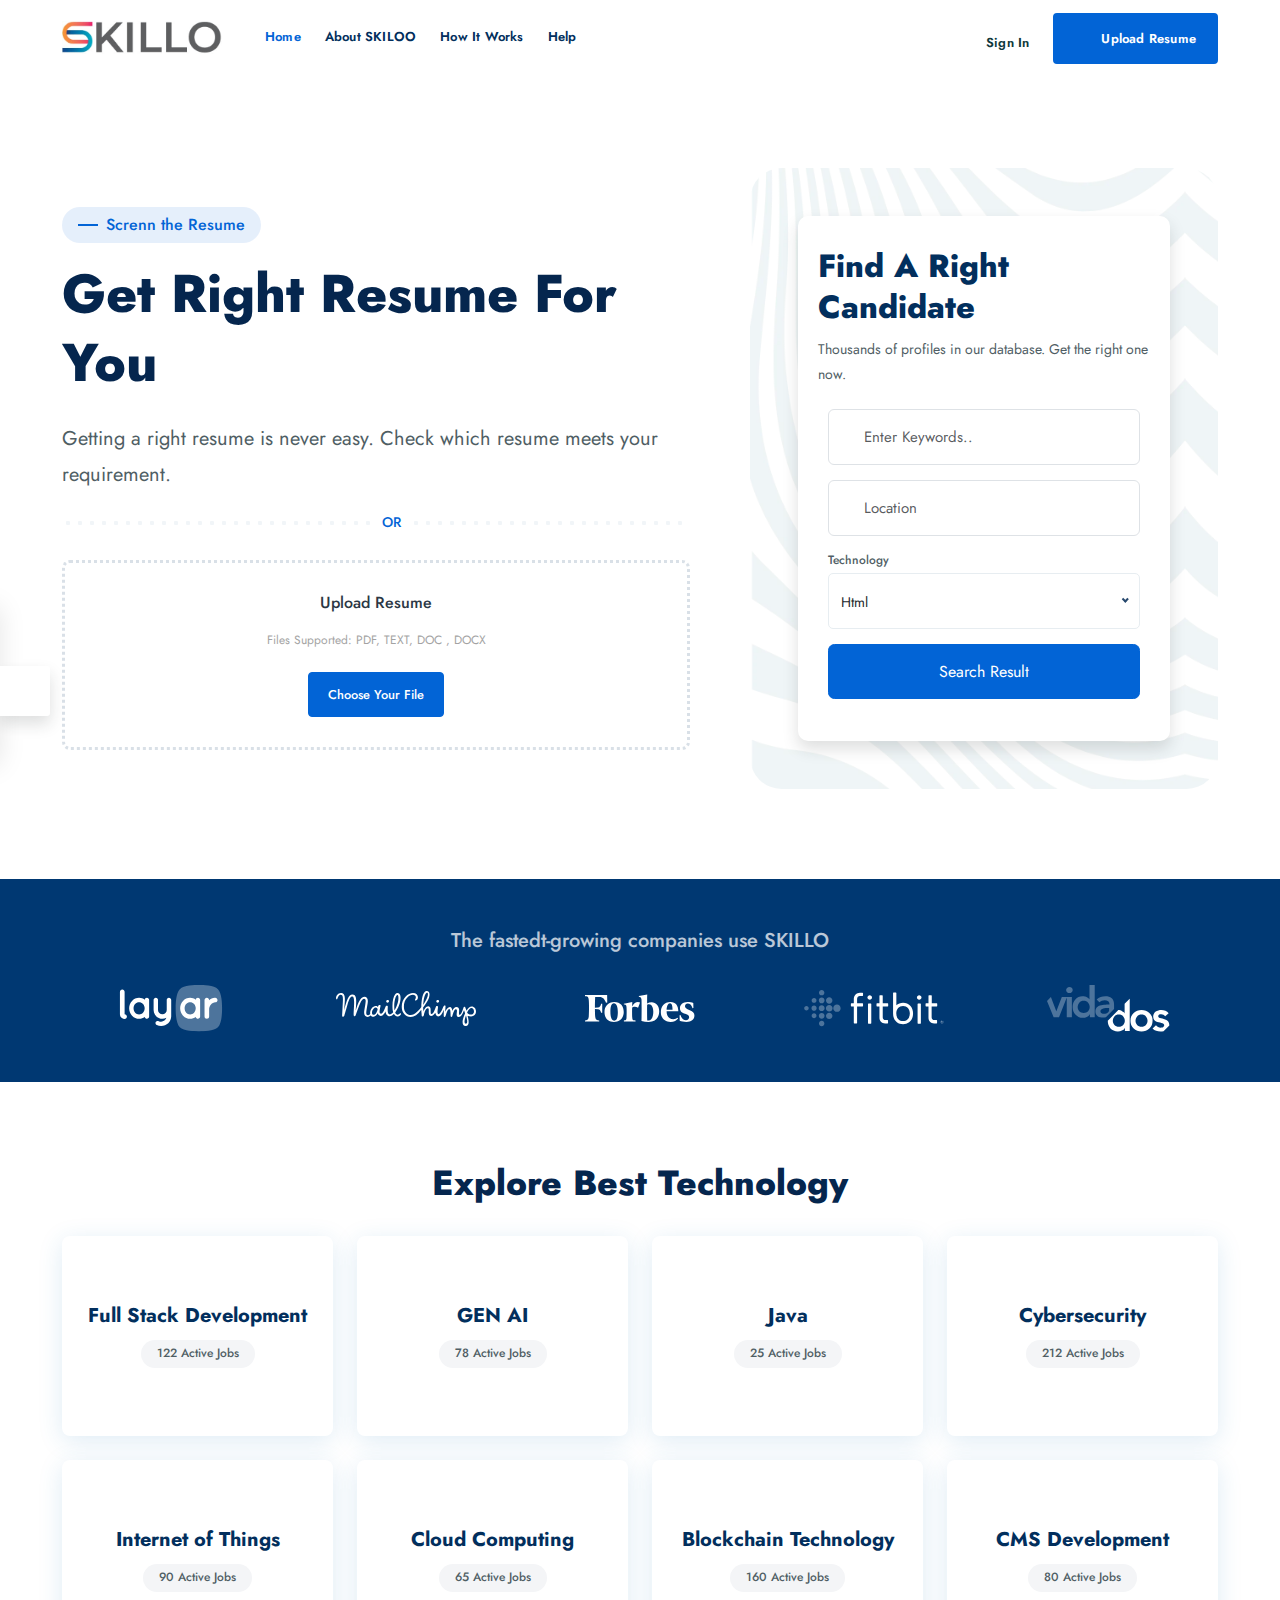
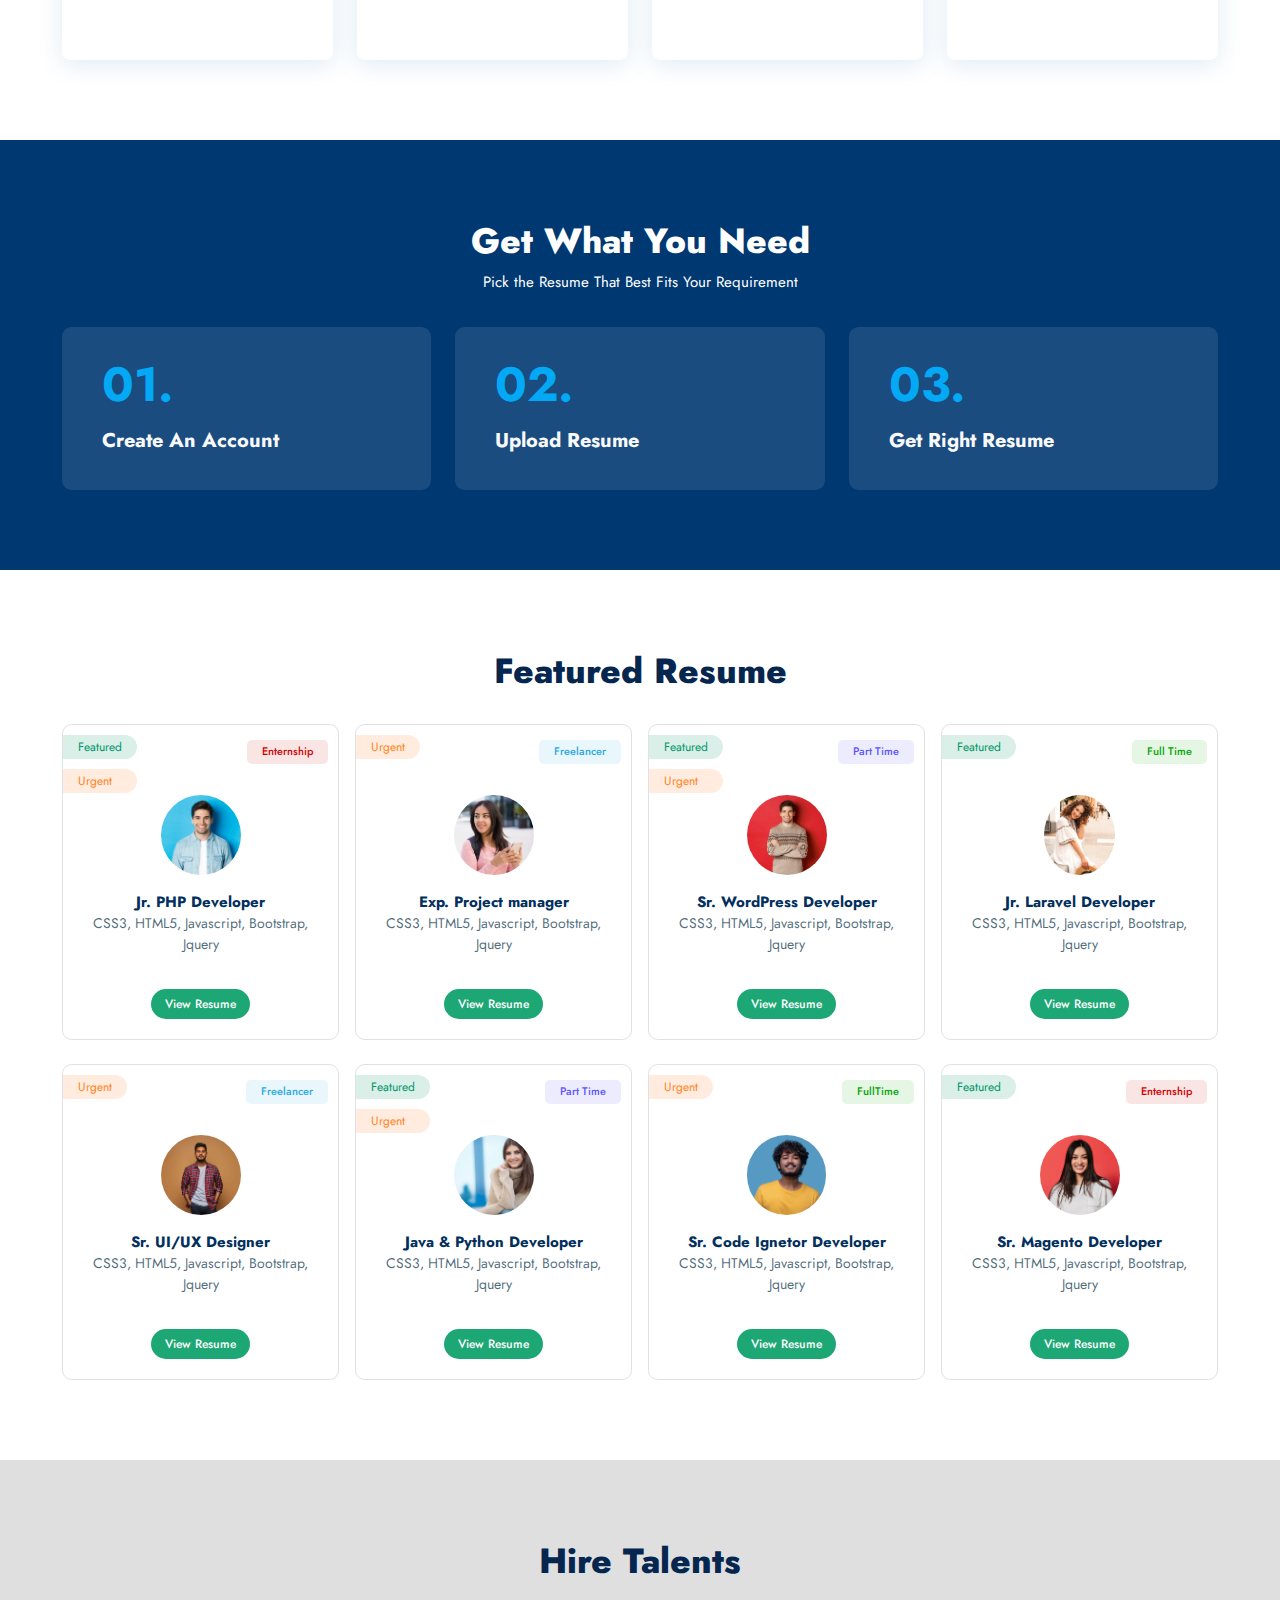
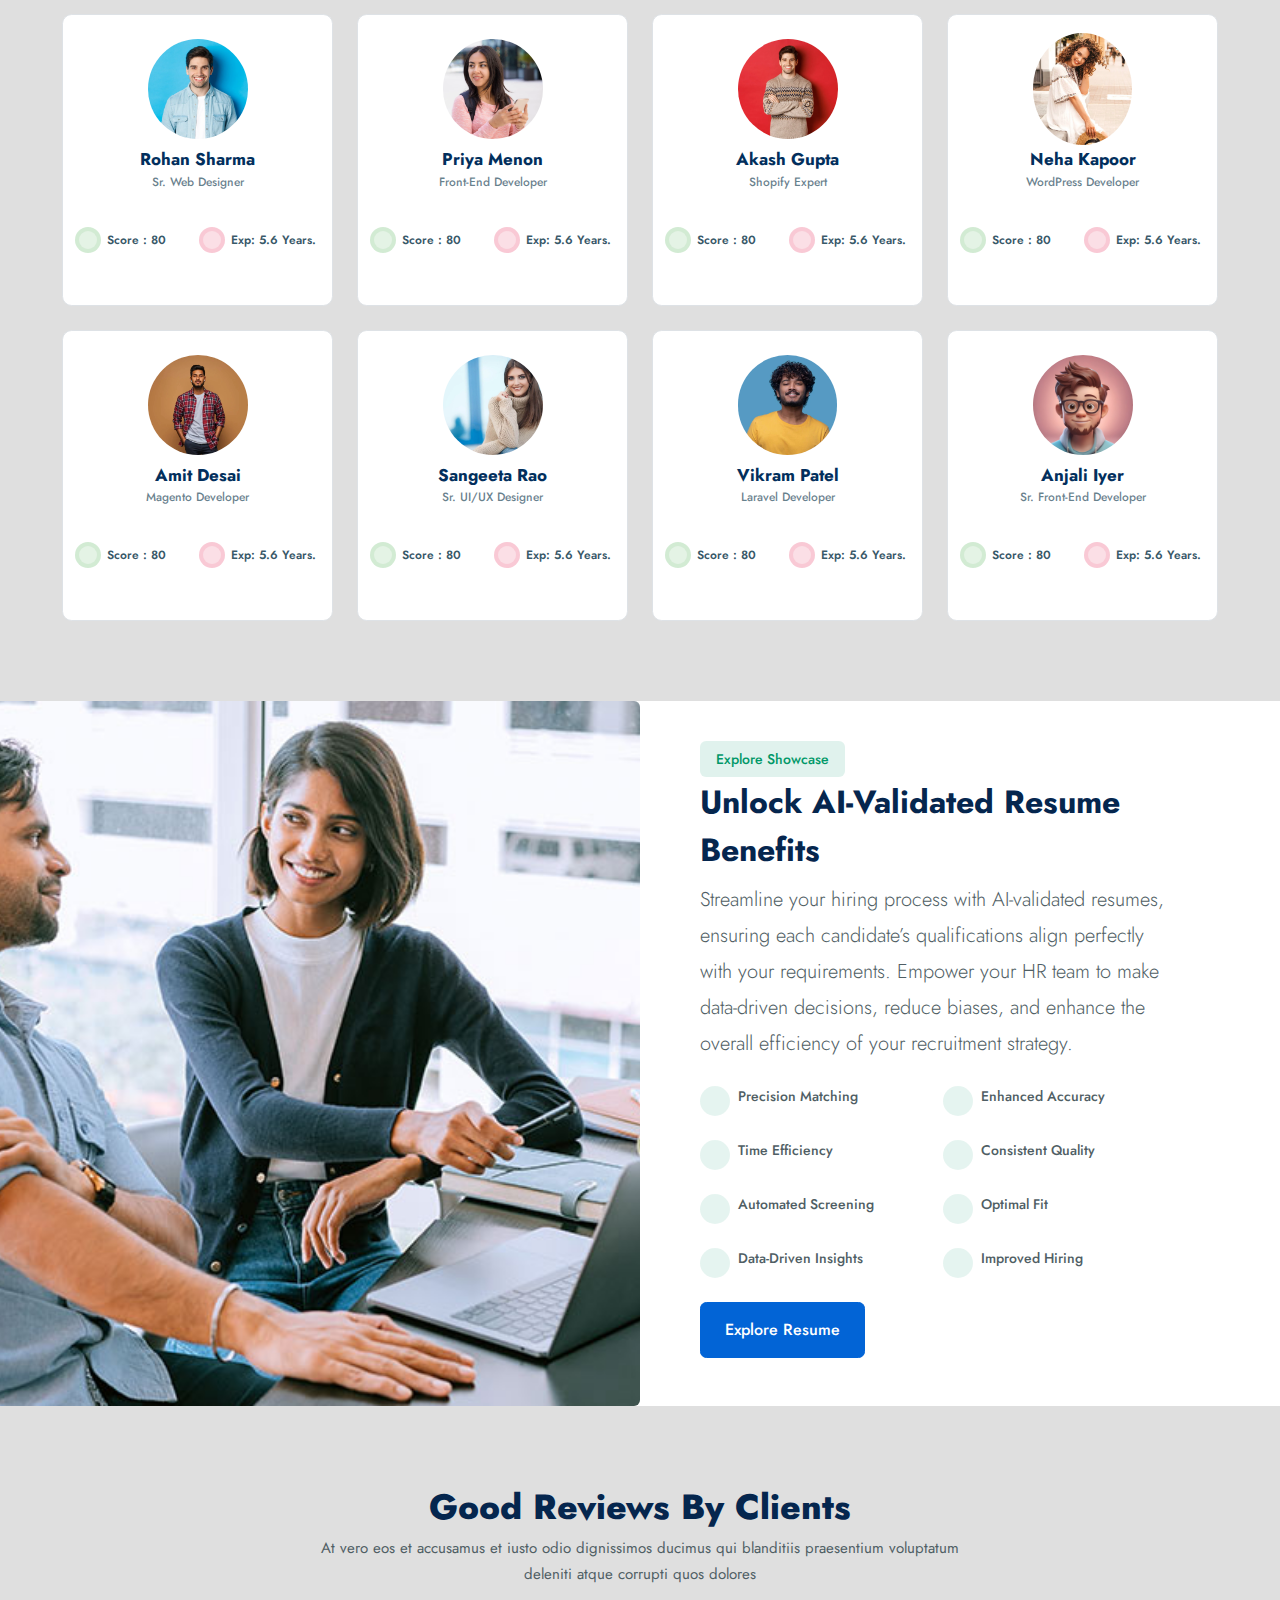
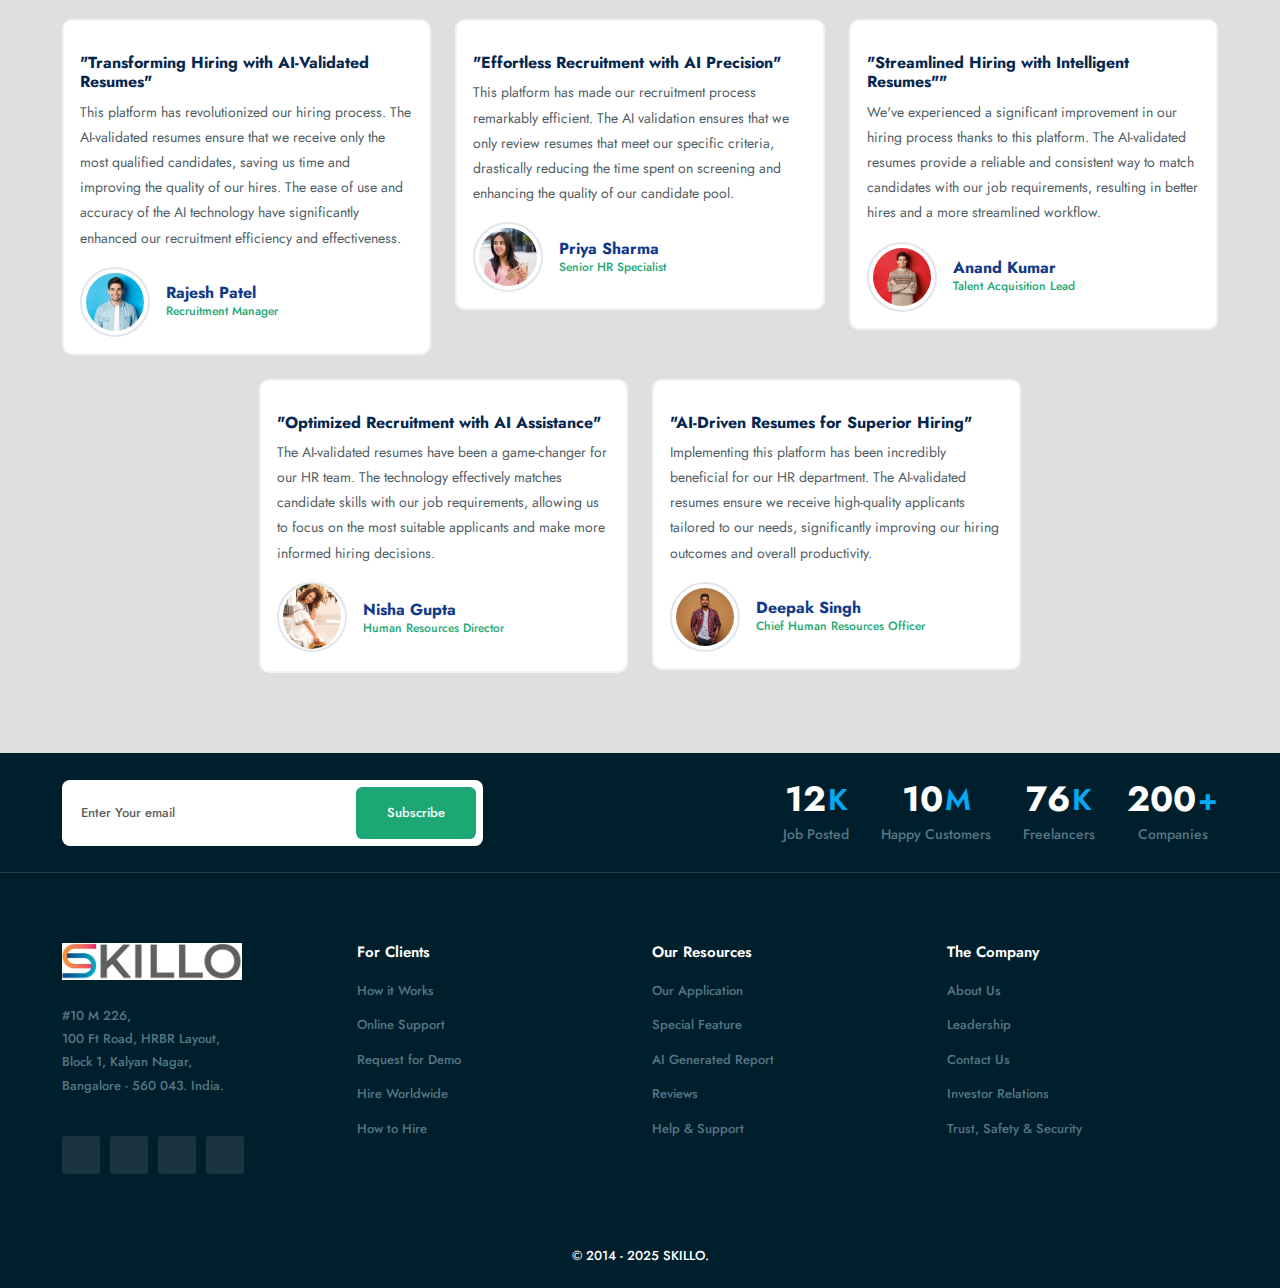
==== commit 73f51e65: "homepage added" ====
--- a/index.html
+++ b/index.html
@@ -17,25 +17,14 @@
     </head>
 	
     <body class="orange-theme">
-        <!-- ============================================================== -->
-        <!-- Preloader - style you can find in spinners.css -->
-        <!-- ============================================================== -->
         <div id="preloader"><div class="preloader"><span></span><span></span></div></div>
-		
-        <!-- ============================================================== -->
-        <!-- Main wrapper - style you can find in pages.scss -->
-        <!-- ============================================================== -->
         <div id="main-wrapper">
-		
-            <!-- ============================================================== -->
-            <!-- Top header  -->
-            <!-- ============================================================== -->
             <!-- Start Navigation -->
 			<div class="header header-light">
 				<div class="container">
 					<nav id="navigation" class="navigation navigation-landscape">
 						<div class="nav-header">
-							<a class="nav-brand" href="#"><img src="assets/img/logo.png" class="logo" alt=""></a>
+							<a class="nav-brand" href="#"><img src="img/site/skilloLogo.jpeg" class="logo" alt=""></a>
 							<div class="nav-toggle"></div>
 							<div class="mobile_nav">
 								<ul>
@@ -48,124 +37,19 @@
 						<div class="nav-menus-wrapper">
 							<ul class="nav-menu">
 							
-								<li class="active"><a href="JavaScript:Void(0);">Home<span class="submenu-indicator"></span></a>
-									<ul class="nav-dropdown nav-submenu">
-										<li><a class="active" href="index.html">Home Layout 1</a></li>
-										<li><a href="home-2.html">Home Layout 2</a></li>
-										<li><a href="home-3.html">Home Layout 3</a></li>
-										<li><a href="home-4.html">Home Layout 4</a></li>
-										<li><a href="home-5.html">Home Layout 5</a></li>
-										<li><a href="home-6.html">Home Layout 6</a></li>
-										<li><a href="home-7.html">Home Layout 7</a></li>
-										<li><a href="JavaScript:Void(0);">New Homes Layouts<span class="new-update">New</span><span class="submenu-indicator"></span></a>
-											<ul class="nav-dropdown nav-submenu">
-												<li><a href="home-8.html">Home Layout 8</a></li>                                    
-												<li><a href="home-9.html">Home Layout 9</a></li>                                    
-												<li><a href="home-10.html">Home Layout 10</a></li>
-												<li><a href="home-11.html">Home Layout 11</a></li>
-												<li><a href="home-12.html">Home Layout 12</a></li>																								
-											</ul>	
-										</li>
-									</ul>
+								<li class="active"><a href="#">Home</a>
+									
 								</li>
 								
-								<li><a href="JavaScript:Void(0);">For Candidate<span class="submenu-indicator"></span></a>
-									<ul class="nav-dropdown nav-submenu">
-										<li><a href="JavaScript:Void(0);">Browse Jobs<span class="submenu-indicator"></span></a>
-											<ul class="nav-dropdown nav-submenu">
-												<li><a href="grid-style-1.html">Job Grid Style 1</a></li>                                    
-												<li><a href="grid-style-2.html">Job Grid Stle 2</a></li>                                    
-												<li><a href="grid-style-3.html">Job Grid Style 3</a></li>
-												<li><a href="grid-style-4.html">Job Grid Style 4</a></li>
-												<li><a href="grid-style-5.html">Job Grid Style 5</a></li>												
-												<li><a href="full-job-grid-1.html">Grid Full Style 1</a></li>
-												<li><a href="full-job-grid-2.html">Grid Full Style 2</a></li>
-												<li><a href="list-style-1.html">Job List Style 1</a></li>
-												<li><a href="list-style-2.html">Job List Style 2</a></li>
-												<li><a href="list-style-2.html">Job List Style 3</a></li>
-												<li><a href="full-job-list-1.html">List Full Style 1</a></li>
-												<li><a href="full-job-list-2.html">List Full Style 2</a></li>												
-											</ul>
-										</li>
-										<li><a href="JavaScript:Void(0);">Browse Map Jobs<span class="submenu-indicator"></span></a>
-											<ul class="nav-dropdown nav-submenu">
-												<li><a href="half-map.html">Job Search on Map 01</a></li>                                    
-												<li><a href="half-map-2.html">Job Search on Map 02</a></li>                                    
-												<li><a href="half-map-3.html">Job Search on Map 03</a></li>
-												<li><a href="half-map-list-1.html">Job Search on Map 04</a></li>
-												<li><a href="half-map-list-2.html">Job Search on Map 05</a></li>
-											</ul>
-										</li>
-										<li><a href="JavaScript:Void(0);">Browse Candidate<span class="submenu-indicator"></span></a>
-											<ul class="nav-dropdown nav-submenu">
-												<li><a href="candidate-grid-1.html">Candidate Grid 01</a></li>                                    
-												<li><a href="candidate-grid-2.html">Candidate Grid 02</a></li>                                    
-												<li><a href="candidate-list-1.html">Candidate List 01</a></li>                                    
-												<li><a href="candidate-list-2.html">Candidate List 02</a></li>
-												<li><a href="candidate-half-map.html">Candidate Half Map 01</a></li>
-												<li><a href="candidate-half-map-list.html">Candidate Half Map 02</a></li>												
-											</ul>
-										</li>
-										<li><a href="JavaScript:Void(0);">Single job Detail<span class="submenu-indicator"></span></a>
-											<ul class="nav-dropdown nav-submenu">
-												<li><a href="single-layout-1.html">Single Layout 01</a></li>                                    
-												<li><a href="single-layout-2.html">Single Layout 02</a></li>                                    
-												<li><a href="single-layout-3.html">Single Layout 03</a></li>                                    
-												<li><a href="single-layout-4.html">Single Layout 04</a></li>												
-												<li><a href="single-layout-5.html">Single Layout 05<span class="new-update">New</span></a></li>												
-												<li><a href="single-layout-6.html">Single Layout 06<span class="new-update">New</span></a></li>												
-											</ul>
-										</li>
-										<li><a href="JavaScript:Void(0);">Candidate Detail<span class="submenu-indicator"></span></a>
-											<ul class="nav-dropdown nav-submenu">
-												<li><a href="candidate-detail.html">Candidate Detail 01</a></li>                                    
-												<li><a href="candidate-detail-2.html">Candidate Detail 02</a></li>                                    
-												<li><a href="candidate-detail-3.html">Candidate Detail 03</a></li>                                    												
-											</ul>
-										</li>
-										<li><a href="advance-search.html">Advance Search</a></li>
-										<li>
-											<a href="candidate-dashboard.html">Candidate Dashboard<span class="new-update">New</span></a>                                
-										</li>
-									</ul>
+								<li><a href="#">About SKILOO</a>
+									
 								</li>
 								
-								<li><a href="JavaScript:Void(0);">For Employer<span class="submenu-indicator"></span></a>
-									<ul class="nav-dropdown nav-submenu">
-										<li><a href="JavaScript:Void(0);">Explore Employers<span class="submenu-indicator"></span></a>
-											<ul class="nav-dropdown nav-submenu">
-												<li><a href="employer-grid-1.html">Search Employers 01</a></li>                                    
-												<li><a href="employer-grid-2.html">Search Employers 02</a></li>                                    
-												<li><a href="employer-list-1.html">Search List Employers 01</a></li>
-												<li><a href="employer-half-map.html">Search Employers Map</a></li>
-												<li><a href="employer-half-map-list.html">Search List Employers Map</a></li>												
-											</ul>
-										</li>
-										<li><a href="JavaScript:Void(0);">Employer Detail<span class="submenu-indicator"></span></a>
-											<ul class="nav-dropdown nav-submenu">
-												<li><a href="employer-detail.html">Employer Detail 01</a></li>                                    
-												<li><a href="employer-detail-2.html">Employer Detail 02</a></li>                                    											
-											</ul>
-										</li>
-										<li>
-											<a href="employer-dashboard.html">Employer Dashboard<span class="new-update">New</span></a>                                
-										</li>
-									</ul>
+								<li><a href="#">How it Works</a>
+									
 								</li>
 								
-								<li><a href="JavaScript:Void(0);">Pages<span class="submenu-indicator"></span></a>
-									<ul class="nav-dropdown nav-submenu">
-										<li><a href="about-us.html">About Us</a></li> 
-										<li><a href="404.html">Error Page</a></li>
-										<li><a href="checkout.html">Checkout</a></li>										
-										<li><a href="blog.html">Blogs Page</a></li>                                    
-										<li><a href="blog-detail.html">Blog Detail</a></li>                                    
-										<li><a href="privacy.html">Terms & Privacy</a></li> 
-										<li><a href="pricing.html">Pricing</a></li>  
-										<li><a href="faq.html">FAQ's</a></li>
-										<li><a href="contact.html">Contacts</a></li>
-									</ul>
-								</li>
+								
 								
 								<li><a href="#">Help</a></li>
 								
@@ -196,16 +80,16 @@
 
 					<div class="row justify-content-between align-items-center">
 						<div class="col-xl-7 col-lg-7 col-md-12 col-sm-12 pe-xl-5 pe-lg-4">
-							<h6 class="text-primary bg-light-primary py-2 px-3 rounded-5 fw-medium d-inline-flex align-items-center mb-3"><span class="bg-primary w-5 h-05 me-2"></span>Get Hot & Trending Jobs</h6>
-							<h1 class="mb-4">Remote Work Platform For Digital Team</h1>
-							<p class="fs-5">Getting a new job is never easy. Check what new jobs we have in store for you on Job Stock.</p>
+							<h6 class="text-primary bg-light-primary py-2 px-3 rounded-5 fw-medium d-inline-flex align-items-center mb-3"><span class="bg-primary w-5 h-05 me-2"></span>Screnn the Resume</h6>
+							<h1 class="mb-4">Get Right Resume For You</h1>
+							<p class="fs-5">Getting a right resume is never easy. Check which resume meets your requirement.</p>
 							<div class="position-relative mt-4">
 								<div class="bg-dot light w-100 h-2 position-relative"><span class="escolls square--30 circle d-inline-flex align-items-center justify-content-center bg-white fw-medium text-primary position-absolute start-50 top-5">OR</span></div>
 							</div>
 							<div class="upload-box">
 								<div class="filedrop_box">
 									<header>
-										<h4>Select File here</h4>
+										<h4>Upload Resume</h4>
 									</header>
 									<p>Files Supported: PDF, TEXT, DOC , DOCX</p>
 									<input type="file" hidden accept=".doc,.docx,.pdf" id="fileID" style="display:none;">
@@ -215,19 +99,20 @@
 						</div>
 						
 						<div class="col-xl-5 col-lg-5 col-md-12 col-sm-12">
-							<div class="exluo-bg bg-cover p-xl-5 p-3 rounded-5 position-relative mt-lg-0 mt-4" style="background:url(assets/img/form-bg-2.png)no-repeat;">
+							<div class="exluo-bg bg-cover p-xl-5 p-3 rounded-5 position-relative mt-lg-0 mt-4" style="background:url(img/site/form-bg-2.png)no-repeat;">
 								<div class="hero-search-wrap shadow">
 									<div class="hero-search">
-										<h1>Find Your job</h1>
-										<p>There are millions of jobs for your career and future. Apply and injoy now.</p>
+										<h1>Find a Right Candidate</h1>
+										<p>Thousands of profiles in our database. Get the right one now.</p>
 									</div>
 									<div class="hero-search-content verticle-space">
 										<div class="row">
 											<div class="col-xl-12 col-lg-12 col-md-12 col-sm-12">
 												<div class="form-group">
 													<div class="input-with-icon">
-														<input type="text" class="form-control border" placeholder="Search Job Keywords..">
-														<i class="fa-solid fa-magnifying-glass fs-5 opacity-50"></i>
+														<input type="text" class="form-control border" placeholder="Enter Keywords..">
+														<i class="fas fa-search fs-5 opacity-50"></i>
+														
 													</div>
 												</div>
 											</div>
@@ -235,21 +120,21 @@
 												<div class="form-group">
 													<div class="input-with-icon">
 														<input type="text" class="form-control border" placeholder="Location">
-														<i class="fa-solid fa-globe fs-5 opacity-50"></i>
+														<i class="fas fa-globe-americas fs-5 opacity-50"></i>
 													</div>
 												</div>
 											</div>
 											<div class="col-xl-12 col-lg-12 col-md-12 col-sm-12">
 												<div class="form-group">
-													<label>Specialist</label>
+													<label>Technology</label>
 													<select class="form-control">
-														<option value="1">Banking & Tech</option>
-														<option value="2">IT & Consultancy</option>
-														<option value="3">Auto & Mobile</option>
-														<option value="4">Health Care</option>
-														<option value="5">Finance Services</option>
-														<option value="6">Marketing Jobs</option>
-														<option value="7">Graphic Design</option>
+														<option value="1">Html</option>
+														<option value="2">Css</option>
+														<option value="3">JavaScript</option>
+														<option value="4">React</option>
+														<option value="5">Angular</option>
+														<option value="6">Java</option>
+														<option value="7">AEM</option>
 													</select>
 												</div>
 											</div>
@@ -262,11 +147,6 @@
 									</div>
 							
 								</div>
-								
-								<div class="position-absolute start-0 top-0"><div class="square--50 bg-white shadow circle text-info fs-4 animate-bounce"><i class="fa-brands fa-algolia"></i></div></div>
-								<div class="position-absolute start-0 bottom-0 pb-4 ps-4"><div class="square--50 shadow circle bg-white text-danger fs-4 animate-leftright"><i class="fa-solid fa-fire"></i></div></div>
-								<div class="position-absolute end-0 top-0 pt-5 pe-4"><div class="square--50 shadow circle bg-white text-warning fs-4 animate-leftright"><i class="fa-solid fa-business-time"></i></div></div>
-								<div class="position-absolute end-0 bottom-0"><div class="square--50 shadow circle bg-white text-primary fs-4 animate-bounce"><i class="fa-solid fa-layer-group"></i></div></div>
 							</div>
 						</div>
 						
@@ -283,7 +163,7 @@
 					<div class="row justify-content-center mb-2">
 						<div class="col-lg-7 col-md-10 text-center">
 							<div class="sec-heading center mb-4">
-								<h5 class="text-light opacity-75 fw-medium">The fastedt-growing companies use Job Stock</h5>
+								<h5 class="text-light opacity-75 fw-medium">The fastedt-growing companies use SKILLO</h5>
 							</div>
 						</div>
 					</div>
@@ -291,31 +171,31 @@
 					<div class="row align-items-center justify-content-center row-cols-xl-5 row-cols-lg-5 row-cols-md-3 row-cols-3 gx-3 gy-3">
 						<div class="col">
 							<figure class="single-brand thumb-figure">
-								<img src="assets/img/brand/layar-white.svg" class="img-fluid" alt="">
+								<img src="img/site/layar-white.svg" class="img-fluid" alt="">
 							</figure>
 						</div>
 						
 						<div class="col">
 							<figure class="single-brand thumb-figure">
-								<img src="assets/img/brand/mailchimp-white.svg" class="img-fluid" alt="">
+								<img src="img/site/mailchimp-white.svg" class="img-fluid" alt="">
 							</figure>
 						</div>
 						
 						<div class="col">
 							<figure class="single-brand thumb-figure">
-								<img src="assets/img/brand/forbes-white.svg" class="img-fluid" alt="">
+								<img src="img/site/forbes-white.svg" class="img-fluid" alt="">
 							</figure>
 						</div>
 						
 						<div class="col">
 							<figure class="single-brand thumb-figure">
-								<img src="assets/img/brand/fitbit-white.svg" class="img-fluid" alt="">
+								<img src="img/site/fitbit-white.svg" class="img-fluid" alt="">
 							</figure>
 						</div>
 						
 						<div class="col">
 							<figure class="single-brand thumb-figure">
-								<img src="assets/img/brand/vidados-white.svg" class="img-fluid" alt="">
+								<img src="img/site/vidados-white.svg" class="img-fluid" alt="">
 							</figure>
 						</div>
 					</div>
@@ -333,8 +213,8 @@
 					<div class="row justify-content-center">
 						<div class="col-xl-6 col-lg-7 col-md-10 text-center">
 							<div class="sec-heading center">
-								<h2>Explore Best Categories</h2>
-								<p>At vero eos et accusamus et iusto odio dignissimos ducimus qui blanditiis praesentium voluptatum deleniti atque corrupti quos dolores</p>
+								<h2>Explore Best Technology</h2>
+								
 							</div>
 						</div>
 					</div>
@@ -346,11 +226,12 @@
 							<div class="category-box">
 								<div class="category-desc">
 									<div class="category-icon">
-										<i class="fa-solid fa-file-invoice text-primary"></i>
-										<i class="fa-solid fa-file-invoice abs-icon"></i>
+										<!-- <i class="fa-solid fa-file-invoice text-primary"></i>
+										<i class="fa-solid fa-file-invoice abs-icon"></i> -->
+										<i class="fas fa-file-code text-primary"></i>
 									</div>
 									<div class="category-detail category-desc-text">
-										<h4 class="fs-5"><a href="browse-jobs-grid.html">Accounting & Finance</a></h4>
+										<h4 class="fs-5"><a href="browse-jobs-grid.html">Full Stack Development </a></h4>
 										<p class="block">122 Active Jobs</p>
 									</div>
 								</div>
@@ -362,11 +243,12 @@
 							<div class="category-box">
 								<div class="category-desc">
 									<div class="category-icon">
-										<i class="fa-solid fa-caravan text-primary"></i>
-										<i class="fa-solid fa-caravan abs-icon"></i>
+										<!-- <i class="fa-solid fa-caravan text-primary"></i>
+										<i class="fa-solid fa-caravan abs-icon"></i> -->
+										<i class="fas fa-database text-primary"></i>
 									</div>
 									<div class="category-detail category-desc-text">
-										<h4 class="fs-5"><a href="browse-jobs-grid.html">Automotive Jobs</a></h4>
+										<h4 class="fs-5"><a href="browse-jobs-grid.html">GEN AI</a></h4>
 										<p class="block">78 Active Jobs</p>
 									</div>
 								</div>
@@ -378,11 +260,12 @@
 							<div class="category-box">
 								<div class="category-desc">
 									<div class="category-icon">
-										<i class="fa-solid fa-person-chalkboard text-primary"></i>
-										<i class="fa-solid fa-person-chalkboard abs-icon"></i>
+										<!-- <i class="fa-solid fa-person-chalkboard text-primary"></i>
+										<i class="fa-solid fa-person-chalkboard abs-icon"></i> -->
+										<i class="fas fa-project-diagram text-primary "></i>
 									</div>
 									<div class="category-detail category-desc-text">
-										<h4 class="fs-5"><a href="browse-jobs-grid.html">Business & Tech</a></h4>
+										<h4 class="fs-5"><a href="browse-jobs-grid.html">Java</a></h4>
 										<p class="block">25 Active Jobs</p>
 									</div>
 								</div>
@@ -394,11 +277,12 @@
 							<div class="category-box">
 								<div class="category-desc">
 									<div class="category-icon">
-										<i class="fa-solid fa-user-graduate text-primary"></i>
-										<i class="fa-solid fa-user-graduate abs-icon"></i>
+										<!-- <i class="fa-solid fa-user-graduate text-primary"></i>
+										<i class="fa-solid fa-user-graduate abs-icon"></i> -->
+										<i class="fas fa-laptop-code text-primary"></i>
 									</div>
 									<div class="category-detail category-desc-text">
-										<h4 class="fs-5"><a href="browse-jobs-grid.html">Education Training</a></h4>
+										<h4 class="fs-5"><a href="browse-jobs-grid.html">Cybersecurity</a></h4>
 										<p class="block">212 Active Jobs</p>
 									</div>
 								</div>
@@ -410,11 +294,12 @@
 							<div class="category-box">
 								<div class="category-desc">
 									<div class="category-icon">
-										<i class="fa-solid fa-briefcase-medical text-primary"></i>
-										<i class="fa-solid fa-briefcase-medical abs-icon"></i>
+										<!-- <i class="fa-solid fa-briefcase-medical text-primary"></i>
+										<i class="fa-solid fa-briefcase-medical abs-icon"></i> -->
+										<i class="fas fa-code-branch text-primary"></i>
 									</div>
 									<div class="category-detail category-desc-text">
-										<h4 class="fs-5"><a href="browse-jobs-grid.html">Healthcare</a></h4>
+										<h4 class="fs-5"><a href="browse-jobs-grid.html">Internet of Things</a></h4>
 										<p class="block">90 Active Jobs</p>
 									</div>
 								</div>
@@ -426,11 +311,12 @@
 							<div class="category-box">
 								<div class="category-desc">
 									<div class="category-icon">
-										<i class="fa-solid fa-burger text-primary"></i>
-										<i class="fa-solid fa-burger abs-icon"></i>
+										<!-- <i class="fa-solid fa-burger text-primary"></i>
+										<i class="fa-solid fa-burger abs-icon"></i> -->
+										<i class="fas fa-hand-holding-usd text-primary"></i>
 									</div>
 									<div class="category-detail category-desc-text">
-										<h4 class="fs-5"><a href="browse-jobs-grid.html">Restaurant & Food</a></h4>
+										<h4 class="fs-5"><a href="browse-jobs-grid.html">Cloud Computing										</a></h4>
 										<p class="block">65 Active Jobs</p>
 									</div>
 								</div>
@@ -442,11 +328,12 @@
 							<div class="category-box">
 								<div class="category-desc">
 									<div class="category-icon">
-										<i class="fa-solid fa-jet-fighter text-primary"></i>
-										<i class="fa-solid fa-jet-fighter abs-icon"></i>
+										<!-- <i class="fa-solid fa-jet-fighter text-primary"></i>
+										<i class="fa-solid fa-jet-fighter abs-icon"></i> -->
+										<i class="fas fa-user-shield text-primary"></i>
 									</div>
 									<div class="category-detail category-desc-text">
-										<h4 class="fs-5"><a href="browse-jobs-grid.html">Transportation</a></h4>
+										<h4 class="fs-5"><a href="browse-jobs-grid.html">Blockchain Technology</a></h4>
 										<p class="block">160 Active Jobs</p>
 									</div>
 								</div>
@@ -458,11 +345,12 @@
 							<div class="category-box">
 								<div class="category-desc">
 									<div class="category-icon">
-										<i class="fa-solid fa-mobile-screen-button text-primary"></i>
-										<i class="fa-solid fa-mobile-screen-button abs-icon"></i>
+										<!-- <i class="fa-solid fa-mobile-screen-button text-primary"></i>
+										<i class="fa-solid fa-mobile-screen-button abs-icon"></i> -->
+										<i class="fas fa-file-signature text-primary"></i>
 									</div>
 									<div class="category-detail category-desc-text">
-										<h4 class="fs-5"><a href="browse-jobs-grid.html">Telecommunications</a></h4>
+										<h4 class="fs-5"><a href="browse-jobs-grid.html">CMS Development</a></h4>
 										<p class="block">80 Active Jobs</p>
 									</div>
 								</div>
@@ -484,8 +372,8 @@
 					<div class="row justify-content-center">
 						<div class="col-xl-6 col-lg-7 col-md-10 text-center">
 							<div class="sec-heading center light">
-								<h2>Choose What You Need</h2>
-								<p>At vero eos et accusamus et iusto odio dignissimos ducimus qui blanditiis praesentium voluptatum deleniti atque corrupti quos dolores</p>
+								<h2>Get What You Need</h2>
+								<p>Pick the Resume That Best Fits Your Requirement</p>
 							</div>
 						</div>
 					</div>
@@ -497,7 +385,7 @@
 								<div class="jobstock-posted-body-y78">
 									<div class="serv-ctr-title"><h2 class="primary-2-cl">01.</h2></div>
 									<div class="serv-ctr-subtitle"><h5 class="text-light">Create An Account</h5></div>
-									<div class="serv-ctr-decs"><p class="text-light opacity-75">Post A Job To Tell Us About Your Project. We'll Quickly Match You With The Right Freelancers Find Place Best. Nor again is there anyone who loves.</p></div>
+									
 								</div>
 							</div>
 						</div>
@@ -506,8 +394,8 @@
 							<div class="jobstock-posted-box-y78 colored">
 								<div class="jobstock-posted-body-y78">
 									<div class="serv-ctr-title"><h2 class="primary-2-cl">02.</h2></div>
-									<div class="serv-ctr-subtitle"><h5 class="text-light">Search Jobs</h5></div>
-									<div class="serv-ctr-decs"><p class="text-light opacity-75">Post A Job To Tell Us About Your Project. We'll Quickly Match You With The Right Freelancers Find Place Best. Nor again is there anyone who loves.</p></div>
+									<div class="serv-ctr-subtitle"><h5 class="text-light">Upload Resume</h5></div>
+									
 								</div>
 							</div>
 						</div>
@@ -516,8 +404,8 @@
 							<div class="jobstock-posted-box-y78 colored">
 								<div class="jobstock-posted-body-y78">
 									<div class="serv-ctr-title"><h2 class="primary-2-cl">03.</h2></div>
-									<div class="serv-ctr-subtitle"><h5 class="text-light">Save & Apply Jobs</h5></div>
-									<div class="serv-ctr-decs"><p class="text-light opacity-75">Post A Job To Tell Us About Your Project. We'll Quickly Match You With The Right Freelancers Find Place Best. Nor again is there anyone who loves.</p></div>
+									<div class="serv-ctr-subtitle"><h5 class="text-light">Get Right Resume</h5></div>
+									
 								</div>
 							</div>
 						</div>
@@ -536,8 +424,8 @@
 					<div class="row justify-content-center">
 						<div class="col-xl-6 col-lg-7 col-md-10 text-center">
 							<div class="sec-heading center">
-								<h2>Featured Jobs</h2>
-								<p>At vero eos et accusamus et iusto odio dignissimos ducimus qui blanditiis praesentium voluptatum deleniti atque corrupti quos dolores</p>
+								<h2>Featured Resume</h2>
+								
 							</div>
 						</div>
 					</div>
@@ -553,20 +441,18 @@
 								</div>
 								<div class="brows-job-type"><span class="enternship">Enternship</span></div>
 								<div class="job-instructor-thumb">
-									<a href="job-detail.html"><img src="assets/img/l-1.png" class="img-fluid" alt=""></a>
+									<a href="#"><img src="img/site/resume-1.png" class="img-fluid circle" alt=""></a>
 								</div>
 								<div class="job-instructor-content">
-									<h4 class="instructor-title"><a href="job-detail.html">Jr. PHP Developer</a></h4>
+									<h4 class="instructor-title"><a href="#">Jr. PHP Developer</a></h4>
 									<div class="instructor-skills">
 										CSS3, HTML5, Javascript, Bootstrap, Jquery
 									</div>
 								</div>
 								<div class="job-instructor-footer">
-									<div class="instructor-students">
-										<h5 class="instructor-scount">$5K - $8K</h5>
-									</div>
+								
 									<div class="instructor-corses">
-										<span class="c-counting">6 Open</span>
+										<span class="c-counting">View Resume</span>
 									</div>
 								</div>
 							</div>	
@@ -580,20 +466,18 @@
 								</div>
 								<div class="brows-job-type"><span class="freelanc">Freelancer</span></div>
 								<div class="job-instructor-thumb">
-									<a href="job-detail.html"><img src="assets/img/l-2.png" class="img-fluid" alt=""></a>
+									<a href="#"><img src="img/site/resume-2.png" class="img-fluid circle" alt=""></a>
 								</div>
 								<div class="job-instructor-content">
-									<h4 class="instructor-title"><a href="job-detail.html">Exp. Project manager</a></h4>
+									<h4 class="instructor-title"><a href="#">Exp. Project manager</a></h4>
 									<div class="instructor-skills">
 										CSS3, HTML5, Javascript, Bootstrap, Jquery
 									</div>
 								</div>
 								<div class="job-instructor-footer">
-									<div class="instructor-students">
-										<h5 class="instructor-scount">$6K - $10K</h5>
-									</div>
+									
 									<div class="instructor-corses">
-										<span class="c-counting">4 Open</span>
+										<span class="c-counting">View Resume</span>
 									</div>
 								</div>
 							</div>	
@@ -608,20 +492,18 @@
 								</div>
 								<div class="brows-job-type"><span class="part-time">Part Time</span></div>
 								<div class="job-instructor-thumb">
-									<a href="job-detail.html"><img src="assets/img/l-3.png" class="img-fluid" alt=""></a>
+									<a href="#"><img src="img/site/resume-3.png" class="img-fluid circle" alt=""></a>
 								</div>
 								<div class="job-instructor-content">
-									<h4 class="instructor-title"><a href="job-detail.html">Sr. WordPress Developer</a></h4>
+									<h4 class="instructor-title"><a href="#">Sr. WordPress Developer</a></h4>
 									<div class="instructor-skills">
 										CSS3, HTML5, Javascript, Bootstrap, Jquery
 									</div>
 								</div>
 								<div class="job-instructor-footer">
-									<div class="instructor-students">
-										<h5 class="instructor-scount">$5K - $8K</h5>
-									</div>
+									
 									<div class="instructor-corses">
-										<span class="c-counting">3 Open</span>
+										<span class="c-counting">View Resume</span>
 									</div>
 								</div>
 							</div>	
@@ -635,20 +517,18 @@
 								</div>
 								<div class="brows-job-type"><span class="full-time">Full Time</span></div>
 								<div class="job-instructor-thumb">
-									<a href="job-detail.html"><img src="assets/img/l-4.png" class="img-fluid" alt=""></a>
+									<a href="#"><img src="img/site/resume-4.png" class="img-fluid circle" alt=""></a>
 								</div>
 								<div class="job-instructor-content">
-									<h4 class="instructor-title"><a href="job-detail.html">Jr. Laravel Developer</a></h4>
+									<h4 class="instructor-title"><a href="#">Jr. Laravel Developer</a></h4>
 									<div class="instructor-skills">
 										CSS3, HTML5, Javascript, Bootstrap, Jquery
 									</div>
 								</div>
 								<div class="job-instructor-footer">
-									<div class="instructor-students">
-										<h5 class="instructor-scount">$4.2K - $6K</h5>
-									</div>
+									
 									<div class="instructor-corses">
-										<span class="c-counting">2 Open</span>
+										<span class="c-counting">View Resume</span>
 									</div>
 								</div>
 							</div>	
@@ -662,20 +542,18 @@
 								</div>
 								<div class="brows-job-type"><span class="freelanc">Freelancer</span></div>
 								<div class="job-instructor-thumb">
-									<a href="job-detail.html"><img src="assets/img/l-5.png" class="img-fluid" alt=""></a>
+									<a href="#"><img src="img/site/resume-5.png" class="img-fluid circle" alt=""></a>
 								</div>
 								<div class="job-instructor-content">
-									<h4 class="instructor-title"><a href="job-detail.html">Sr. UI/UX Designer</a></h4>
+									<h4 class="instructor-title"><a href="#">Sr. UI/UX Designer</a></h4>
 									<div class="instructor-skills">
 										CSS3, HTML5, Javascript, Bootstrap, Jquery
 									</div>
 								</div>
 								<div class="job-instructor-footer">
-									<div class="instructor-students">
-										<h5 class="instructor-scount">$4K - $5.5K</h5>
-									</div>
+									
 									<div class="instructor-corses">
-										<span class="c-counting">5 Open</span>
+										<span class="c-counting">View Resume</span>
 									</div>
 								</div>
 							</div>	
@@ -690,20 +568,18 @@
 								</div>
 								<div class="brows-job-type"><span class="part-time">Part Time</span></div>
 								<div class="job-instructor-thumb">
-									<a href="job-detail.html"><img src="assets/img/l-6.png" class="img-fluid" alt=""></a>
+									<a href="#"><img src="img/site/resume-6.png" class="img-fluid circle" alt=""></a>
 								</div>
 								<div class="job-instructor-content">
-									<h4 class="instructor-title"><a href="job-detail.html">Java & Python Developer</a></h4>
+									<h4 class="instructor-title"><a href="#">Java & Python Developer</a></h4>
 									<div class="instructor-skills">
 										CSS3, HTML5, Javascript, Bootstrap, Jquery
 									</div>
 								</div>
 								<div class="job-instructor-footer">
-									<div class="instructor-students">
-										<h5 class="instructor-scount">$2K - $4K</h5>
-									</div>
+									
 									<div class="instructor-corses">
-										<span class="c-counting">4 Open</span>
+										<span class="c-counting">View Resume</span>
 									</div>
 								</div>
 							</div>	
@@ -717,20 +593,18 @@
 								</div>
 								<div class="brows-job-type"><span class="full-time">FullTime</span></div>
 								<div class="job-instructor-thumb">
-									<a href="job-detail.html"><img src="assets/img/l-7.png" class="img-fluid" alt=""></a>
+									<a href="#"><img src="img/site/resume-7.png" class="img-fluid circle" alt=""></a>
 								</div>
 								<div class="job-instructor-content">
-									<h4 class="instructor-title"><a href="job-detail.html">Sr. Code Ignetor Developer</a></h4>
+									<h4 class="instructor-title"><a href="#">Sr. Code Ignetor Developer</a></h4>
 									<div class="instructor-skills">
 										CSS3, HTML5, Javascript, Bootstrap, Jquery
 									</div>
 								</div>
 								<div class="job-instructor-footer">
-									<div class="instructor-students">
-										<h5 class="instructor-scount">$5K - $6K</h5>
-									</div>
+									
 									<div class="instructor-corses">
-										<span class="c-counting">3 Open</span>
+										<span class="c-counting">View Resume</span>
 									</div>
 								</div>
 							</div>	
@@ -744,20 +618,18 @@
 								</div>
 								<div class="brows-job-type"><span class="enternship">Enternship</span></div>
 								<div class="job-instructor-thumb">
-									<a href="job-detail.html"><img src="assets/img/l-8.png" class="img-fluid" alt=""></a>
+									<a href="#"><img src="img/site/resume-8.png" class="img-fluid circle" alt=""></a>
 								</div>
 								<div class="job-instructor-content">
-									<h4 class="instructor-title"><a href="job-detail.html">Sr. Magento Developer</a></h4>
+									<h4 class="instructor-title"><a href="#">Sr. Magento Developer</a></h4>
 									<div class="instructor-skills">
 										CSS3, HTML5, Javascript, Bootstrap, Jquery
 									</div>
 								</div>
 								<div class="job-instructor-footer">
-									<div class="instructor-students">
-										<h5 class="instructor-scount">$3.2K - $5K</h5>
-									</div>
+									
 									<div class="instructor-corses">
-										<span class="c-counting">5 Open</span>
+										<span class="c-counting">View Resume</span>
 									</div>
 								</div>
 							</div>	
@@ -770,253 +642,18 @@
 			<!-- ============================ Featured Jobs End ================================== -->
 			
 			
-			<!-- ============================ Explore Top Companies Start ================================== -->
-			<section class="gray-simple">
+		
+			
+			
+			<!-- ============================ Hire Experts Start ================================== -->
+			<section style="background-color: #dfdfdf;">
 				<div class="container">
 				
 					<div class="row justify-content-center">
 						<div class="col-xl-6 col-lg-7 col-md-10 text-center">
 							<div class="sec-heading center">
-								<h2>Explore Top Companies</h2>
-								<p>At vero eos et accusamus et iusto odio dignissimos ducimus qui blanditiis praesentium voluptatum deleniti atque corrupti quos dolores</p>
-							</div>
-						</div>
-					</div>
-				
-					<div class="row justify-content-center gx-xl-3 gx-3 gy-4">
-					
-						<!-- Single Item -->
-						<div class="col-xl-3 col-lg-4 col-md-6 col-sm-12">
-							<div class="emp-grid-blocs">
-								
-								<div class="emp-grid-thumbs">
-									<a href="employer-detail.html"><figure><img src="assets/img/l-4.png" class="img-fluid" alt=""></figure></a>	
-								</div>
-								
-								<div class="emp-grid-captions">
-									<div class="emplors-job-types-wrap"><span class="text-sm-muted">Software & Consultancy</span></div>
-									<div class="emplors-job-title-wrap mb-1">
-										<h4><a href="employer-detail.html" class="emplors-job-title">Swap Technology</a></h4>
-									</div>
-									<div class="emplors-job-mrch-lists">
-										<div class="single-mrch-lists">
-											<span><i class="fa-solid fa-location-dot me-1"></i>California, USA</span>
-										</div>
-									</div>
-								</div>
-								
-								<div class="emp-grid-footrs">
-									<div class="emp-flexio"><span class="label px-4 py-2 text-primary bg-light-primary">06 Open position</span></div>
-								</div>
-								
-							</div>	
-						</div>
-						
-						<!-- Single Item -->
-						<div class="col-xl-3 col-lg-4 col-md-6 col-sm-12">
-							<div class="emp-grid-blocs">
-								
-								<div class="emp-grid-thumbs">
-									<a href="employer-detail.html"><figure><img src="assets/img/l-5.png" class="img-fluid" alt=""></figure></a>	
-								</div>
-								
-								<div class="emp-grid-captions">
-									<div class="emplors-job-types-wrap"><span class="text-sm-muted">Photo Edditing Tools</span></div>
-									<div class="emplors-job-title-wrap mb-1">
-										<h4><a href="employer-detail.html" class="emplors-job-title">Photoshop</a></h4>
-									</div>
-									<div class="emplors-job-mrch-lists">
-										<div class="single-mrch-lists">
-											<span><i class="fa-solid fa-location-dot me-1"></i>New York, USA</span>
-										</div>
-									</div>
-								</div>
-								
-								<div class="emp-grid-footrs">
-									<div class="emp-flexio"><span class="label px-4 py-2 text-primary bg-light-primary">16 Open position</span></div>
-								</div>
-								
-							</div>
-						</div>
-						
-						<!-- Single Item -->
-						<div class="col-xl-3 col-lg-4 col-md-6 col-sm-12">
-							<div class="emp-grid-blocs">
-								
-								<div class="emp-grid-thumbs">
-									<a href="employer-detail.html"><figure><img src="assets/img/l-6.png" class="img-fluid" alt=""></figure></a>	
-								</div>
-								
-								<div class="emp-grid-captions">
-									<div class="emplors-job-types-wrap"><span class="text-sm-muted">Web Browser & Tech</span></div>
-									<div class="emplors-job-title-wrap mb-1">
-										<h4><a href="employer-detail.html" class="emplors-job-title">Firefox</a></h4>
-									</div>
-									<div class="emplors-job-mrch-lists">
-										<div class="single-mrch-lists">
-											<span><i class="fa-solid fa-location-dot me-1"></i>Denver, USA</span>
-										</div>
-									</div>
-								</div>
-								
-								<div class="emp-grid-footrs">
-									<div class="emp-flexio"><span class="label px-4 py-2 text-primary bg-light-primary">03 Open position</span></div>
-								</div>
-								
-							</div>	
-						</div>
-						
-						<!-- Single Item -->
-						<div class="col-xl-3 col-lg-4 col-md-6 col-sm-12">
-							<div class="emp-grid-blocs">
-								
-								<div class="emp-grid-thumbs">
-									<a href="employer-detail.html"><figure><img src="assets/img/l-7.png" class="img-fluid" alt=""></figure></a>	
-								</div>
-								
-								<div class="emp-grid-captions">
-									<div class="emplors-job-types-wrap"><span class="text-sm-muted">Business Directory</span></div>
-									<div class="emplors-job-title-wrap mb-1">
-										<h4><a href="employer-detail.html" class="emplors-job-title">Airbnb</a></h4>
-									</div>
-									<div class="emplors-job-mrch-lists">
-										<div class="single-mrch-lists">
-											<span><i class="fa-solid fa-location-dot me-1"></i>London, UK</span>
-										</div>
-									</div>
-								</div>
-								
-								<div class="emp-grid-footrs">
-									<div class="emp-flexio"><span class="label px-4 py-2 text-primary bg-light-primary">08 Open position</span></div>
-								</div>
-								
-							</div>	
-						</div>
-						
-						<!-- Single Item -->
-						<div class="col-xl-3 col-lg-4 col-md-6 col-sm-12">
-							<div class="emp-grid-blocs">
-								
-								<div class="emp-grid-thumbs">
-									<a href="employer-detail.html"><figure><img src="assets/img/l-8.png" class="img-fluid" alt=""></figure></a>	
-								</div>
-								
-								<div class="emp-grid-captions">
-									<div class="emplors-job-types-wrap"><span class="text-sm-muted">Message & Video Reelas</span></div>
-									<div class="emplors-job-title-wrap mb-1">
-										<h4><a href="employer-detail.html" class="emplors-job-title">Snapchat</a></h4>
-									</div>
-									<div class="emplors-job-mrch-lists">
-										<div class="single-mrch-lists">
-											<span><i class="fa-solid fa-location-dot me-1"></i>London, UK</span>
-										</div>
-									</div>
-								</div>
-								
-								<div class="emp-grid-footrs">
-									<div class="emp-flexio"><span class="label px-4 py-2 text-primary bg-light-primary">07 Open position</span></div>
-								</div>
-								
-							</div>	
-						</div>
-						
-						<!-- Single Item -->
-						<div class="col-xl-3 col-lg-4 col-md-6 col-sm-12">
-							<div class="emp-grid-blocs">
-								
-								<div class="emp-grid-thumbs">
-									<a href="employer-detail.html"><figure><img src="assets/img/l-9.png" class="img-fluid" alt=""></figure></a>	
-								</div>
-								
-								<div class="emp-grid-captions">
-									<div class="emplors-job-types-wrap"><span class="text-sm-muted">Portfolio Showcase</span></div>
-									<div class="emplors-job-title-wrap mb-1">
-										<h4><a href="employer-detail.html" class="emplors-job-title">Dribbble Inc</a></h4>
-									</div>
-									<div class="emplors-job-mrch-lists">
-										<div class="single-mrch-lists">
-											<span><i class="fa-solid fa-location-dot me-1"></i>New York, USA</span>
-										</div>
-									</div>
-								</div>
-								
-								<div class="emp-grid-footrs">
-									<div class="emp-flexio"><span class="label px-4 py-2 text-primary bg-light-primary">05 Open position</span></div>
-								</div>
-								
-							</div>	
-						</div>
-						
-						<!-- Single Item -->
-						<div class="col-xl-3 col-lg-4 col-md-6 col-sm-12">
-							<div class="emp-grid-blocs">
-								
-								<div class="emp-grid-thumbs">
-									<a href="employer-detail.html"><figure><img src="assets/img/l-10.png" class="img-fluid" alt=""></figure></a>	
-								</div>
-								
-								<div class="emp-grid-captions">
-									<div class="emplors-job-types-wrap"><span class="text-sm-muted">Chat & Video Calling</span></div>
-									<div class="emplors-job-title-wrap mb-1">
-										<h4><a href="employer-detail.html" class="emplors-job-title">Skype</a></h4>
-									</div>
-									<div class="emplors-job-mrch-lists">
-										<div class="single-mrch-lists">
-											<span><i class="fa-solid fa-location-dot me-1"></i>Canada, USA</span>
-										</div>
-									</div>
-								</div>
-								
-								<div class="emp-grid-footrs">
-									<div class="emp-flexio"><span class="label px-4 py-2 text-primary bg-light-primary">10 Open position</span></div>
-								</div>
-								
-							</div>	
-						</div>
-						
-						<!-- Single Item -->
-						<div class="col-xl-3 col-lg-4 col-md-6 col-sm-12">
-							<div class="emp-grid-blocs">
-								
-								<div class="emp-grid-thumbs">
-									<a href="employer-detail.html"><figure><img src="assets/img/l-11.png" class="img-fluid" alt=""></figure></a>	
-								</div>
-								
-								<div class="emp-grid-captions">
-									<div class="emplors-job-types-wrap"><span class="text-sm-muted">Software & Consultancy</span></div>
-									<div class="emplors-job-title-wrap mb-1">
-										<h4><a href="employer-detail.html" class="emplors-job-title">Google Inc</a></h4>
-									</div>
-									<div class="emplors-job-mrch-lists">
-										<div class="single-mrch-lists">
-											<span><i class="fa-solid fa-location-dot me-1"></i>London, UK</span>
-										</div>
-									</div>
-								</div>
-								
-								<div class="emp-grid-footrs">
-									<div class="emp-flexio"><span class="label px-4 py-2 text-primary bg-light-primary">06 Open position</span></div>
-								</div>
-								
-							</div>	
-						</div>						
-						
-					</div>
-					
-				</div>		
-			</section>
-			<!-- ============================ Explore Top Companies End ================================== -->
-			
-			
-			<!-- ============================ Hire Experts Start ================================== -->
-			<section>
-				<div class="container">
-				
-					<div class="row justify-content-center">
-						<div class="col-xl-6 col-lg-7 col-md-10 text-center">
-							<div class="sec-heading center">
-								<h2>Hire Talents & Experts</h2>
-								<p>At vero eos et accusamus et iusto odio dignissimos ducimus qui blanditiis praesentium voluptatum deleniti atque corrupti quos dolores</p>
+								<h2>Hire Talents</h2>
+								
 							</div>
 						</div>
 					</div>
@@ -1028,37 +665,23 @@
 							<div class="jbs-grid-usrs-block border">
 								<div class="jbs-grid-usrs-thumb">
 									<div class="jbs-grid-yuo">
-										<a href="candidate-detail.html"><figure><img src="assets/img/team-1.jpg" class="img-fluid circle" alt=""></figure></a>
+										<a href="#"><figure><img src="img/site/resume-1.png" class="img-fluid circle" alt=""></figure></a>
 									</div>
 								</div>
 								<div class="jbs-grid-usrs-caption">
-									<div class="jbs-kioyer">
-										<div class="jbs-kioyer-groups">
-											<span class="fa-solid fa-star active"></span>
-											<span class="fa-solid fa-star active"></span>
-											<span class="fa-solid fa-star active"></span>
-											<span class="fa-solid fa-star active"></span>
-											<span class="fa-solid fa-star"></span>
-											<span class="aal-reveis">4.6</span>
-										</div>
-									</div>
+									
 									<div class="jbs-tiosk">
-										<h4 class="jbs-tiosk-title"><a href="candidate-detail.html">Barbara T. Jean</a></h4>
+										<h4 class="jbs-tiosk-title"><a href="#">Rohan Sharma</a></h4>
 										<div class="jbs-tiosk-subtitle"><span>Sr. Web Designer</span></div>
 									</div>
 								</div>
 								<div class="jbs-grid-usrs-info">
 									<div class="jbs-info-ico-style bold">
-										<div class="jbs-single-y1 style-2"><span><i class="fa-solid fa-sack-dollar"></i></span>70/H</div>
-										<div class="jbs-single-y1 style-3"><span><i class="fa-solid fa-coins"></i></span>5 Years exp.</div>
-									</div>
-								</div>
-								<div class="jbs-grid-usrs-contact">
-									<div class="jbs-btn-groups">
-										<a href="#" class="btn btn-md btn-gray px-4">Message</a>
-										<a href="candidate-detail.html" class="btn btn-md btn-light-primary px-4">View Detail</a>
-									</div>
-								</div>
+										<div class="jbs-single-y1 style-2"><span><i class="fas fa-chalkboard-teacher"></i> </span>Score : 80</div>
+										<div class="jbs-single-y1 style-3"><span><i class="fas fa-user-graduate"></i></span>Exp: 5.6 Years.</div>
+									</div>
+								</div>
+							
 							</div>
 						</div>
 						
@@ -1067,37 +690,23 @@
 							<div class="jbs-grid-usrs-block border">
 								<div class="jbs-grid-usrs-thumb">
 									<div class="jbs-grid-yuo">
-										<a href="candidate-detail.html"><figure><img src="assets/img/team-2.jpg" class="img-fluid circle" alt=""></figure></a>
+										<a href="#"><figure><img src="img/site/resume-2.png" class="img-fluid circle" alt=""></figure></a>
 									</div>
 								</div>
 								<div class="jbs-grid-usrs-caption">
-									<div class="jbs-kioyer">
-										<div class="jbs-kioyer-groups">
-											<span class="fa-solid fa-star active"></span>
-											<span class="fa-solid fa-star active"></span>
-											<span class="fa-solid fa-star active"></span>
-											<span class="fa-solid fa-star active"></span>
-											<span class="fa-solid fa-star"></span>
-											<span class="aal-reveis">4.7</span>
-										</div>
-									</div>
+									
 									<div class="jbs-tiosk">
-										<h4 class="jbs-tiosk-title"><a href="candidate-detail.html">Linda D. Strong</a></h4>
+										<h4 class="jbs-tiosk-title"><a href="#">Priya Menon</a></h4>
 										<div class="jbs-tiosk-subtitle"><span>Front-End Developer</span></div>
 									</div>
 								</div>
 								<div class="jbs-grid-usrs-info">
 									<div class="jbs-info-ico-style bold">
-										<div class="jbs-single-y1 style-2"><span><i class="fa-solid fa-sack-dollar"></i></span>50/H</div>
-										<div class="jbs-single-y1 style-3"><span><i class="fa-solid fa-coins"></i></span>3 Years exp.</div>
-									</div>
-								</div>
-								<div class="jbs-grid-usrs-contact">
-									<div class="jbs-btn-groups">
-										<a href="#" class="btn btn-md btn-gray px-4">Message</a>
-										<a href="candidate-detail.html" class="btn btn-md btn-light-primary px-4">View Detail</a>
-									</div>
-								</div>
+										<div class="jbs-single-y1 style-2"><span><i class="fas fa-chalkboard-teacher"></i> </span>Score : 80</div>
+										<div class="jbs-single-y1 style-3"><span><i class="fas fa-user-graduate"></i></span>Exp: 5.6 Years.</div>
+									</div>
+								</div>
+								
 							</div>
 						</div>
 						
@@ -1106,37 +715,23 @@
 							<div class="jbs-grid-usrs-block border">
 								<div class="jbs-grid-usrs-thumb">
 									<div class="jbs-grid-yuo">
-										<a href="candidate-detail.html"><figure><img src="assets/img/team-3.jpg" class="img-fluid circle" alt=""></figure></a>
+										<a href="#"><figure><img src="img/site/resume-3.png" class="img-fluid circle" alt=""></figure></a>
 									</div>
 								</div>
 								<div class="jbs-grid-usrs-caption">
-									<div class="jbs-kioyer">
-										<div class="jbs-kioyer-groups">
-											<span class="fa-solid fa-star active"></span>
-											<span class="fa-solid fa-star active"></span>
-											<span class="fa-solid fa-star active"></span>
-											<span class="fa-solid fa-star active"></span>
-											<span class="fa-solid fa-star"></span>
-											<span class="aal-reveis">4.5</span>
-										</div>
-									</div>
+									
 									<div class="jbs-tiosk">
-										<h4 class="jbs-tiosk-title"><a href="candidate-detail.html">Marylyn A. Jefferson</a></h4>
+										<h4 class="jbs-tiosk-title"><a href="#">Akash Gupta</a></h4>
 										<div class="jbs-tiosk-subtitle"><span>Shopify Expert</span></div>
 									</div>
 								</div>
 								<div class="jbs-grid-usrs-info">
 									<div class="jbs-info-ico-style bold">
-										<div class="jbs-single-y1 style-2"><span><i class="fa-solid fa-sack-dollar"></i></span>65/H</div>
-										<div class="jbs-single-y1 style-3"><span><i class="fa-solid fa-coins"></i></span>4 Years exp.</div>
-									</div>
-								</div>
-								<div class="jbs-grid-usrs-contact">
-									<div class="jbs-btn-groups">
-										<a href="#" class="btn btn-md btn-gray px-4">Message</a>
-										<a href="candidate-detail.html" class="btn btn-md btn-light-primary px-4">View Detail</a>
-									</div>
-								</div>
+										<div class="jbs-single-y1 style-2"><span><i class="fas fa-chalkboard-teacher"></i> </span>Score : 80</div>
+										<div class="jbs-single-y1 style-3"><span><i class="fas fa-user-graduate"></i></span>Exp: 5.6 Years.</div>
+									</div>
+								</div>
+								
 							</div>
 						</div>
 						
@@ -1145,37 +740,23 @@
 							<div class="jbs-grid-usrs-block border">
 								<div class="jbs-grid-usrs-thumb">
 									<div class="jbs-grid-yuo">
-										<a href="candidate-detail.html"><figure><img src="assets/img/team-4.jpg" class="img-fluid circle" alt=""></figure></a>
+										<a href="#"><figure><img src="img/site/resume-4.png" class="img-fluid circle" alt=""></figure></a>
 									</div>
 								</div>
 								<div class="jbs-grid-usrs-caption">
-									<div class="jbs-kioyer">
-										<div class="jbs-kioyer-groups">
-											<span class="fa-solid fa-star active"></span>
-											<span class="fa-solid fa-star active"></span>
-											<span class="fa-solid fa-star active"></span>
-											<span class="fa-solid fa-star active"></span>
-											<span class="fa-solid fa-star"></span>
-											<span class="aal-reveis">4.6</span>
-										</div>
-									</div>
+									
 									<div class="jbs-tiosk">
-										<h4 class="jbs-tiosk-title"><a href="candidate-detail.html">Edward K. Buckler</a></h4>
+										<h4 class="jbs-tiosk-title"><a href="#">Neha Kapoor</a></h4>
 										<div class="jbs-tiosk-subtitle"><span>WordPress Developer</span></div>
 									</div>
 								</div>
 								<div class="jbs-grid-usrs-info">
 									<div class="jbs-info-ico-style bold">
-										<div class="jbs-single-y1 style-2"><span><i class="fa-solid fa-sack-dollar"></i></span>60/H</div>
-										<div class="jbs-single-y1 style-3"><span><i class="fa-solid fa-coins"></i></span>3 Years exp.</div>
-									</div>
-								</div>
-								<div class="jbs-grid-usrs-contact">
-									<div class="jbs-btn-groups">
-										<a href="#" class="btn btn-md btn-gray px-4">Message</a>
-										<a href="candidate-detail.html" class="btn btn-md btn-light-primary px-4">View Detail</a>
-									</div>
-								</div>
+										<div class="jbs-single-y1 style-2"><span><i class="fas fa-chalkboard-teacher"></i> </span>Score : 80</div>
+										<div class="jbs-single-y1 style-3"><span><i class="fas fa-user-graduate"></i></span>Exp: 5.6 Years.</div>
+									</div>
+								</div>
+								
 							</div>
 						</div>
 						
@@ -1184,37 +765,23 @@
 							<div class="jbs-grid-usrs-block border">
 								<div class="jbs-grid-usrs-thumb">
 									<div class="jbs-grid-yuo">
-										<a href="candidate-detail.html"><figure><img src="assets/img/team-5.jpg" class="img-fluid circle" alt=""></figure></a>
+										<a href="#"><figure><img src="img/site/resume-5.png" class="img-fluid circle" alt=""></figure></a>
 									</div>
 								</div>
 								<div class="jbs-grid-usrs-caption">
-									<div class="jbs-kioyer">
-										<div class="jbs-kioyer-groups">
-											<span class="fa-solid fa-star active"></span>
-											<span class="fa-solid fa-star active"></span>
-											<span class="fa-solid fa-star active"></span>
-											<span class="fa-solid fa-star active"></span>
-											<span class="fa-solid fa-star"></span>
-											<span class="aal-reveis">4.8</span>
-										</div>
-									</div>
+									
 									<div class="jbs-tiosk">
-										<h4 class="jbs-tiosk-title"><a href="candidate-detail.html">Howard S. Lopez</a></h4>
+										<h4 class="jbs-tiosk-title"><a href="#">Amit Desai</a></h4>
 										<div class="jbs-tiosk-subtitle"><span>Magento Developer</span></div>
 									</div>
 								</div>
 								<div class="jbs-grid-usrs-info">
 									<div class="jbs-info-ico-style bold">
-										<div class="jbs-single-y1 style-2"><span><i class="fa-solid fa-sack-dollar"></i></span>75/H</div>
-										<div class="jbs-single-y1 style-3"><span><i class="fa-solid fa-coins"></i></span>6 Years exp.</div>
-									</div>
-								</div>
-								<div class="jbs-grid-usrs-contact">
-									<div class="jbs-btn-groups">
-										<a href="#" class="btn btn-md btn-gray px-4">Message</a>
-										<a href="candidate-detail.html" class="btn btn-md btn-light-primary px-4">View Detail</a>
-									</div>
-								</div>
+										<div class="jbs-single-y1 style-2"><span><i class="fas fa-chalkboard-teacher"></i> </span>Score : 80</div>
+										<div class="jbs-single-y1 style-3"><span><i class="fas fa-user-graduate"></i></span>Exp: 5.6 Years.</div>
+									</div>
+								</div>
+								
 							</div>
 						</div>
 						
@@ -1223,37 +790,23 @@
 							<div class="jbs-grid-usrs-block border">
 								<div class="jbs-grid-usrs-thumb">
 									<div class="jbs-grid-yuo">
-										<a href="candidate-detail.html"><figure><img src="assets/img/team-6.jpg" class="img-fluid circle" alt=""></figure></a>
+										<a href="#"><figure><img src="img/site/resume-6.png" class="img-fluid circle" alt=""></figure></a>
 									</div>
 								</div>
 								<div class="jbs-grid-usrs-caption">
-									<div class="jbs-kioyer">
-										<div class="jbs-kioyer-groups">
-											<span class="fa-solid fa-star active"></span>
-											<span class="fa-solid fa-star active"></span>
-											<span class="fa-solid fa-star active"></span>
-											<span class="fa-solid fa-star active"></span>
-											<span class="fa-solid fa-star"></span>
-											<span class="aal-reveis">4.9</span>
-										</div>
-									</div>
+									
 									<div class="jbs-tiosk">
-										<h4 class="jbs-tiosk-title"><a href="candidate-detail.html">Frank T. Reeves</a></h4>
+										<h4 class="jbs-tiosk-title"><a href="#">Sangeeta Rao</a></h4>
 										<div class="jbs-tiosk-subtitle"><span>Sr. UI/UX Designer</span></div>
 									</div>
 								</div>
 								<div class="jbs-grid-usrs-info">
 									<div class="jbs-info-ico-style bold">
-										<div class="jbs-single-y1 style-2"><span><i class="fa-solid fa-sack-dollar"></i></span>80/H</div>
-										<div class="jbs-single-y1 style-3"><span><i class="fa-solid fa-coins"></i></span>7 Years exp.</div>
-									</div>
-								</div>
-								<div class="jbs-grid-usrs-contact">
-									<div class="jbs-btn-groups">
-										<a href="#" class="btn btn-md btn-gray px-4">Message</a>
-										<a href="candidate-detail.html" class="btn btn-md btn-light-primary px-4">View Detail</a>
-									</div>
-								</div>
+										<div class="jbs-single-y1 style-2"><span><i class="fas fa-chalkboard-teacher"></i> </span>Score : 80</div>
+										<div class="jbs-single-y1 style-3"><span><i class="fas fa-user-graduate"></i></span>Exp: 5.6 Years.</div>
+									</div>
+								</div>
+								
 							</div>
 						</div>
 						
@@ -1262,37 +815,23 @@
 							<div class="jbs-grid-usrs-block border">
 								<div class="jbs-grid-usrs-thumb">
 									<div class="jbs-grid-yuo">
-										<a href="candidate-detail.html"><figure><img src="assets/img/team-7.jpg" class="img-fluid circle" alt=""></figure></a>
+										<a href="#"><figure><img src="img/site/resume-7.png" class="img-fluid circle" alt=""></figure></a>
 									</div>
 								</div>
 								<div class="jbs-grid-usrs-caption">
-									<div class="jbs-kioyer">
-										<div class="jbs-kioyer-groups">
-											<span class="fa-solid fa-star active"></span>
-											<span class="fa-solid fa-star active"></span>
-											<span class="fa-solid fa-star active"></span>
-											<span class="fa-solid fa-star active"></span>
-											<span class="fa-solid fa-star"></span>
-											<span class="aal-reveis">4.6</span>
-										</div>
-									</div>
+									
 									<div class="jbs-tiosk">
-										<h4 class="jbs-tiosk-title"><a href="candidate-detail.html">Joseph R. Marshall</a></h4>
+										<h4 class="jbs-tiosk-title"><a href="#">Vikram Patel</a></h4>
 										<div class="jbs-tiosk-subtitle"><span>Laravel Developer</span></div>
 									</div>
 								</div>
 								<div class="jbs-grid-usrs-info">
 									<div class="jbs-info-ico-style bold">
-										<div class="jbs-single-y1 style-2"><span><i class="fa-solid fa-sack-dollar"></i></span>65/H</div>
-										<div class="jbs-single-y1 style-3"><span><i class="fa-solid fa-coins"></i></span>4.5 Years exp.</div>
-									</div>
-								</div>
-								<div class="jbs-grid-usrs-contact">
-									<div class="jbs-btn-groups">
-										<a href="#" class="btn btn-md btn-gray px-4">Message</a>
-										<a href="candidate-detail.html" class="btn btn-md btn-light-primary px-4">View Detail</a>
-									</div>
-								</div>
+										<div class="jbs-single-y1 style-2"><span><i class="fas fa-chalkboard-teacher"></i> </span>Score : 80</div>
+										<div class="jbs-single-y1 style-3"><span><i class="fas fa-user-graduate"></i></span>Exp: 5.6 Years.</div>
+									</div>
+								</div>
+								
 							</div>
 						</div>
 						
@@ -1301,37 +840,23 @@
 							<div class="jbs-grid-usrs-block border">
 								<div class="jbs-grid-usrs-thumb">
 									<div class="jbs-grid-yuo">
-										<a href="candidate-detail.html"><figure><img src="assets/img/team-8.jpg" class="img-fluid circle" alt=""></figure></a>
+										<a href="#"><figure><img src="img/site/no-user.jpg" class="img-fluid circle" alt=""></figure></a>
 									</div>
 								</div>
 								<div class="jbs-grid-usrs-caption">
-									<div class="jbs-kioyer">
-										<div class="jbs-kioyer-groups">
-											<span class="fa-solid fa-star active"></span>
-											<span class="fa-solid fa-star active"></span>
-											<span class="fa-solid fa-star active"></span>
-											<span class="fa-solid fa-star active"></span>
-											<span class="fa-solid fa-star"></span>
-											<span class="aal-reveis">4.7</span>
-										</div>
-									</div>
+									
 									<div class="jbs-tiosk">
-										<h4 class="jbs-tiosk-title"><a href="candidate-detail.html">Kr. Dhananjay Preet</a></h4>
+										<h4 class="jbs-tiosk-title"><a href="#">Anjali Iyer</a></h4>
 										<div class="jbs-tiosk-subtitle"><span>Sr. Front-End Developer</span></div>
 									</div>
 								</div>
 								<div class="jbs-grid-usrs-info">
 									<div class="jbs-info-ico-style bold">
-										<div class="jbs-single-y1 style-2"><span><i class="fa-solid fa-sack-dollar"></i></span>45/H</div>
-										<div class="jbs-single-y1 style-3"><span><i class="fa-solid fa-coins"></i></span>8 Years exp.</div>
-									</div>
-								</div>
-								<div class="jbs-grid-usrs-contact">
-									<div class="jbs-btn-groups">
-										<a href="#" class="btn btn-md btn-gray px-4">Message</a>
-										<a href="candidate-detail.html" class="btn btn-md btn-light-primary px-4">View Detail</a>
-									</div>
-								</div>
+										<div class="jbs-single-y1 style-2"><span><i class="fas fa-chalkboard-teacher"></i> </span>Score : 80</div>
+										<div class="jbs-single-y1 style-3"><span><i class="fas fa-user-graduate"></i></span>Exp: 5.6 Years.</div>
+									</div>
+								</div>
+								
 							</div>
 						</div>
 						
@@ -1347,9 +872,9 @@
 				<div class="container">
 					<div class="row justify-content-end align-items-md-center">
 					
-						<div class="d-none d-lg-block col-lg-6 position-absolute top-0 start-0 bg-cover h-100 rounded-end" style="background-image: url(assets/img/banner-1.jpg);"></div>
+						<div class="d-none d-lg-block col-lg-6 position-absolute top-0 start-0 bg-cover h-100 rounded-end" style="background-image: url(img/site/hr-validate.jpg);"></div>
 						<div class="d-lg-none mb-5 mb-md-0">
-							<img class="img-fluid rounded" src="assets/img/banner-1.jpg" alt="Image Description">
+							<img class="img-fluid rounded" src="img/site/hr-validate.jpg" alt="HR Work">
 						</div>
 
 						<div class="col-lg-6 align-self-center">
@@ -1357,25 +882,27 @@
 								<!-- Heading -->
 								<div class="mb-4 mb-sm-7">
 									<span class="fw-medium label-light-success px-3 py-2 rounded mb-2">Explore Showcase</span>
-									<h2 class="mt-2 lh-base">Best Job Search platform<br>Experience for you</h2>
-									<p class="fw-light fs-5">Lorem ipsum dolor sit amet, sed do eiusmod tempor incididunt ut labore et dolore magna aliqua. Ut enim ad minim veniam, quis nostrud exercitation ullamco laboris nisi ut aliquip rounded commodo consequat.</p>
+									<h2 class="mt-2 lh-base">Unlock AI-Validated Resume Benefits</h2>
+									<p class="fw-light fs-5">Streamline your hiring process with AI-validated resumes, ensuring each candidate’s qualifications align perfectly with your requirements. Empower your HR team to make data-driven decisions, reduce biases, and enhance the overall efficiency of your recruitment strategy.</p>
 								</div>
 								<!-- End Heading -->
 								
 								<div class="features-groupss my-4">
 									<ul class="row gx-3 gy-4 p-0">
-										<li class="fw-medium col-xl-6 col-lg-6 col-6"><span class="square--30 circle d-inline-flex align-items-center justify-content-center text-success bg-light-success me-2"><i class="fa-solid fa-check"></i></span>Corporate Business jobs</li>
-										<li class="fw-medium col-xl-6 col-lg-6 col-6"><span class="square--30 circle d-inline-flex align-items-center justify-content-center text-success bg-light-success me-2"><i class="fa-solid fa-check"></i></span>Company Showcase</li>
-										<li class="fw-medium col-xl-6 col-lg-6 col-6"><span class="square--30 circle d-inline-flex align-items-center justify-content-center text-success bg-light-success me-2"><i class="fa-solid fa-check"></i></span>Creative Services</li>
-										<li class="fw-medium col-xl-6 col-lg-6 col-6"><span class="square--30 circle d-inline-flex align-items-center justify-content-center text-success bg-light-success me-2"><i class="fa-solid fa-check"></i></span>Easy To Upload Resume</li>
-										<li class="fw-medium col-xl-6 col-lg-6 col-6"><span class="square--30 circle d-inline-flex align-items-center justify-content-center text-success bg-light-success me-2"><i class="fa-solid fa-check"></i></span>Online E-commerce</li>
-										<li class="fw-medium col-xl-6 col-lg-6 col-6"><span class="square--30 circle d-inline-flex align-items-center justify-content-center text-success bg-light-success me-2"><i class="fa-solid fa-check"></i></span>Hire Expert Candidates</li>
+										<li class="fw-medium col-xl-6 col-lg-6 col-6"><span class="square--30 circle d-inline-flex align-items-center justify-content-center text-success bg-light-success me-2"><i class="fas fa-check"></i></span>Precision Matching</li>
+										<li class="fw-medium col-xl-6 col-lg-6 col-6"><span class="square--30 circle d-inline-flex align-items-center justify-content-center text-success bg-light-success me-2"><i class="fas fa-check"></i></span>Enhanced Accuracy</li>
+										<li class="fw-medium col-xl-6 col-lg-6 col-6"><span class="square--30 circle d-inline-flex align-items-center justify-content-center text-success bg-light-success me-2"><i class="fas fa-check"></i></span>Time Efficiency</li>
+										<li class="fw-medium col-xl-6 col-lg-6 col-6"><span class="square--30 circle d-inline-flex align-items-center justify-content-center text-success bg-light-success me-2"><i class="fas fa-check"></i></span>Consistent Quality</li>
+										<li class="fw-medium col-xl-6 col-lg-6 col-6"><span class="square--30 circle d-inline-flex align-items-center justify-content-center text-success bg-light-success me-2"><i class="fas fa-check"></i></span>Automated Screening</li>
+										<li class="fw-medium col-xl-6 col-lg-6 col-6"><span class="square--30 circle d-inline-flex align-items-center justify-content-center text-success bg-light-success me-2"><i class="fas fa-check"></i></span>Optimal Fit</li>
+										<li class="fw-medium col-xl-6 col-lg-6 col-6"><span class="square--30 circle d-inline-flex align-items-center justify-content-center text-success bg-light-success me-2"><i class="fas fa-check"></i></span>Data-Driven Insights</li>
+										<li class="fw-medium col-xl-6 col-lg-6 col-6"><span class="square--30 circle d-inline-flex align-items-center justify-content-center text-success bg-light-success me-2"><i class="fas fa-check"></i></span>Improved Hiring</li>
 									</ul>
 								</div>
 							
 								<div class="row">
 									<div class="col-sm-12 col-md-12 col-lg-6">
-										<a class="btn btn-primary fw-medium px-4" href="#">Explore Candidates</a>
+										<a class="btn btn-primary fw-medium px-4" href="#">Explore Resume</a>
 									</div>
 								</div>
 							</div>
@@ -1390,13 +917,13 @@
 			
 			
 			<!-- ============================ Good Reviews By Customers ================================== -->
-			<section>
+			<section style="background-color: #dfdfdf;">
 				<div class="container">
 				
 					<div class="row justify-content-center">
 						<div class="col-lg-7 col-md-10 text-center">
 							<div class="sec-heading center">
-								<h2>Good Reviews By Customers</h2>
+								<h2>Good Reviews By Clients</h2>
 								<p>At vero eos et accusamus et iusto odio dignissimos ducimus qui blanditiis praesentium voluptatum deleniti atque corrupti quos dolores</p>
 							</div>
 						</div>
@@ -1408,23 +935,17 @@
 						<div class="col-xl-4 col-lg-4 col-md-6">
 							<div class="jobstock-reviews-box">
 								<div class="jobstock-reviews-desc">
-									<h6 class="review-title-yui">"The best useful website"</h6>
-									<p>Lorem ipsum dolor sit amet, consectetur adipiscing elit, sed do eiusmod tempor incididunt ut labore et dolore magna aliqua. Ut enim ad minim.</p>
+									<h6 class="review-title-yui">"Transforming Hiring with AI-Validated Resumes"</h6>
+									<p>This platform has revolutionized our hiring process. The AI-validated resumes ensure that we receive only the most qualified candidates, saving us time and improving the quality of our hires. The ease of use and accuracy of the AI technology have significantly enhanced our recruitment efficiency and effectiveness.</p>
 								</div>
 								<div class="jobstock-reviews-flex">
 									<div class="jobstock-reviews-thumb">
-										<div class="jobstock-reviews-figure"><img src="assets/img/team-1.jpg" class="img-fluid circle" alt=""></div>
+										<div class="jobstock-reviews-figure"><img src="img/site/resume-1.png" class="img-fluid circle" alt=""></div>
 									</div>
 									<div class="jobstock-reviews-caption">
-										<div class="jobstock-reviews-title"><h4>Lucia E. Nugent</h4></div>
-										<div class="jobstock-reviews-designation"><span>CEO of Climber</span></div>
-										<div class="jobstock-reviews-rates">
-											<i class="fa-solid fa-star"></i>
-											<i class="fa-solid fa-star"></i>
-											<i class="fa-solid fa-star"></i>
-											<i class="fa-solid fa-star"></i>
-											<i class="fa-solid fa-star deactive"></i>
-										</div>
+										<div class="jobstock-reviews-title"><h4>Rajesh Patel</h4></div>
+										<div class="jobstock-reviews-designation"><span> Recruitment Manager</span></div>
+										
 									</div>
 								</div>
 							</div>
@@ -1434,23 +955,17 @@
 						<div class="col-xl-4 col-lg-4 col-md-6">
 							<div class="jobstock-reviews-box">
 								<div class="jobstock-reviews-desc">
-									<h6 class="review-title-yui">"Ranking is the #1"</h6>
-									<p>Lorem ipsum dolor sit amet, consectetur adipiscing elit, sed do eiusmod tempor incididunt ut labore et dolore magna aliqua. Ut enim ad minim.</p>
+									<h6 class="review-title-yui">"Effortless Recruitment with AI Precision"</h6>
+									<p>This platform has made our recruitment process remarkably efficient. The AI validation ensures that we only review resumes that meet our specific criteria, drastically reducing the time spent on screening and enhancing the quality of our candidate pool.</p>
 								</div>
 								<div class="jobstock-reviews-flex">
 									<div class="jobstock-reviews-thumb">
-										<div class="jobstock-reviews-figure"><img src="assets/img/team-2.jpg" class="img-fluid circle" alt=""></div>
+										<div class="jobstock-reviews-figure"><img src="img/site/resume-2.png" class="img-fluid circle" alt=""></div>
 									</div>
 									<div class="jobstock-reviews-caption">
-										<div class="jobstock-reviews-title"><h4>Brenda R. Smith</h4></div>
-										<div class="jobstock-reviews-designation"><span>Founder of Yeloower</span></div>
-										<div class="jobstock-reviews-rates">
-											<i class="fa-solid fa-star"></i>
-											<i class="fa-solid fa-star"></i>
-											<i class="fa-solid fa-star"></i>
-											<i class="fa-solid fa-star"></i>
-											<i class="fa-solid fa-star"></i>
-										</div>
+										<div class="jobstock-reviews-title"><h4>Priya Sharma</h4></div>
+										<div class="jobstock-reviews-designation"><span>Senior HR Specialist</span></div>
+										
 									</div>
 								</div>
 							</div>
@@ -1460,23 +975,17 @@
 						<div class="col-xl-4 col-lg-4 col-md-6">
 							<div class="jobstock-reviews-box">
 								<div class="jobstock-reviews-desc">
-									<h6 class="review-title-yui">"The website is eco friendly"</h6>
-									<p>Lorem ipsum dolor sit amet, consectetur adipiscing elit, sed do eiusmod tempor incididunt ut labore et dolore magna aliqua. Ut enim ad minim.</p>
+									<h6 class="review-title-yui">"Streamlined Hiring with Intelligent Resumes""</h6>
+									<p>We've experienced a significant improvement in our hiring process thanks to this platform. The AI-validated resumes provide a reliable and consistent way to match candidates with our job requirements, resulting in better hires and a more streamlined workflow.</p>
 								</div>
 								<div class="jobstock-reviews-flex">
 									<div class="jobstock-reviews-thumb">
-										<div class="jobstock-reviews-figure"><img src="assets/img/team-3.jpg" class="img-fluid circle" alt=""></div>
+										<div class="jobstock-reviews-figure"><img src="img/site/resume-3.png" class="img-fluid circle" alt=""></div>
 									</div>
 									<div class="jobstock-reviews-caption">
-										<div class="jobstock-reviews-title"><h4>Brian B. Wilkerson</h4></div>
-										<div class="jobstock-reviews-designation"><span>CEO of Mark Soft</span></div>
-										<div class="jobstock-reviews-rates">
-											<i class="fa-solid fa-star"></i>
-											<i class="fa-solid fa-star"></i>
-											<i class="fa-solid fa-star"></i>
-											<i class="fa-solid fa-star"></i>
-											<i class="fa-solid fa-star"></i>
-										</div>
+										<div class="jobstock-reviews-title"><h4>Anand Kumar</h4></div>
+										<div class="jobstock-reviews-designation"><span>Talent Acquisition Lead</span></div>
+										
 									</div>
 								</div>
 							</div>
@@ -1486,23 +995,17 @@
 						<div class="col-xl-4 col-lg-4 col-md-6">
 							<div class="jobstock-reviews-box">
 								<div class="jobstock-reviews-desc">
-									<h6 class="review-title-yui">"100% save and secure website"</h6>
-									<p>Lorem ipsum dolor sit amet, consectetur adipiscing elit, sed do eiusmod tempor incididunt ut labore et dolore magna aliqua. Ut enim ad minim.</p>
+									<h6 class="review-title-yui">"Optimized Recruitment with AI Assistance"</h6>
+									<p>The AI-validated resumes have been a game-changer for our HR team. The technology effectively matches candidate skills with our job requirements, allowing us to focus on the most suitable applicants and make more informed hiring decisions.</p>
 								</div>
 								<div class="jobstock-reviews-flex">
 									<div class="jobstock-reviews-thumb">
-										<div class="jobstock-reviews-figure"><img src="assets/img/team-4.jpg" class="img-fluid circle" alt=""></div>
+										<div class="jobstock-reviews-figure"><img src="img/site/resume-4.png" class="img-fluid circle" alt=""></div>
 									</div>
 									<div class="jobstock-reviews-caption">
-										<div class="jobstock-reviews-title"><h4>Miguel L. Benbow</h4></div>
-										<div class="jobstock-reviews-designation"><span>Founder of Mitche LTD</span></div>
-										<div class="jobstock-reviews-rates">
-											<i class="fa-solid fa-star"></i>
-											<i class="fa-solid fa-star"></i>
-											<i class="fa-solid fa-star"></i>
-											<i class="fa-solid fa-star"></i>
-											<i class="fa-solid fa-star deactive"></i>
-										</div>
+										<div class="jobstock-reviews-title"><h4>Nisha Gupta</h4></div>
+										<div class="jobstock-reviews-designation"><span>Human Resources Director</span></div>
+										
 									</div>
 								</div>
 							</div>
@@ -1512,23 +1015,17 @@
 						<div class="col-xl-4 col-lg-4 col-md-6">
 							<div class="jobstock-reviews-box">
 								<div class="jobstock-reviews-desc">
-									<h6 class="review-title-yui">"Very developer friendly website"</h6>
-									<p>Lorem ipsum dolor sit amet, consectetur adipiscing elit, sed do eiusmod tempor incididunt ut labore et dolore magna aliqua. Ut enim ad minim.</p>
+									<h6 class="review-title-yui">"AI-Driven Resumes for Superior Hiring"</h6>
+									<p>Implementing this platform has been incredibly beneficial for our HR department. The AI-validated resumes ensure we receive high-quality applicants tailored to our needs, significantly improving our hiring outcomes and overall productivity.</p>
 								</div>
 								<div class="jobstock-reviews-flex">
 									<div class="jobstock-reviews-thumb">
-										<div class="jobstock-reviews-figure"><img src="assets/img/team-5.jpg" class="img-fluid circle" alt=""></div>
+										<div class="jobstock-reviews-figure"><img src="img/site/resume-5.png" class="img-fluid circle" alt=""></div>
 									</div>
 									<div class="jobstock-reviews-caption">
-										<div class="jobstock-reviews-title"><h4>Hilda A. Sheppard</h4></div>
-										<div class="jobstock-reviews-designation"><span>CEO of Doodle</span></div>
-										<div class="jobstock-reviews-rates">
-											<i class="fa-solid fa-star"></i>
-											<i class="fa-solid fa-star"></i>
-											<i class="fa-solid fa-star"></i>
-											<i class="fa-solid fa-star"></i>
-											<i class="fa-solid fa-star"></i>
-										</div>
+										<div class="jobstock-reviews-title"><h4>Deepak Singh</h4></div>
+										<div class="jobstock-reviews-designation"><span>Chief Human Resources Officer</span></div>
+										
 									</div>
 								</div>
 							</div>
@@ -1541,28 +1038,7 @@
 			<!-- ============================ Good Reviews By Customers ================================== -->
 			
 			
-			<!-- ============================ Call To Action ================================== -->
-			<section class="bg-cover primary-bg-dark" style="background:url(assets/img/footer-bg-dark.png)no-repeat;">
-				<div class="container">
-					<div class="row justify-content-center">
-						<div class="col-xl-7 col-lg-10 col-md-12 col-sm-12">
-							
-							<div class="call-action-wrap">
-								<div class="sec-heading center">
-									<h2 class="lh-base mb-3 text-light">Find The Perfect Job<br>on Job Stock That is Superb For You</h2>
-									<p class="fs-6 text-light">At vero eos et accusamus et iusto odio dignissimos ducimus qui blanditiis praesentium voluptatum deleniti atque corrupti quos dolores et quas molestias</p>
-								</div>
-								<div class="call-action-buttons mt-3">
-									<a href="JavaScript:Void(0);" class="btn btn-lg btn-dark fw-medium px-xl-5 px-lg-4 me-2">Upload resume</a>
-									<a href="JavaScript:Void(0);" class="btn btn-lg btn-whites fw-medium px-xl-5 px-lg-4 text-primary">Join Our Team</a>
-								</div>
-							</div>
-							
-						</div>
-					</div>
-				</div>
-			</section>
-			<!-- ============================ Call To Action End ================================== -->
+			
 						
 			<!-- ============================ Footer Start ================================== -->
 			<footer class="footer skin-dark-footer">
@@ -1615,50 +1091,52 @@
 							
 							<div class="col-lg-3 col-md-4">
 								<div class="footer-widget">
-									<img src="assets/img/logo-light.png" class="img-footer" alt="">
+									<img src="img/site/skilloLogo.jpeg" class="img-footer" alt="">
 									<div class="footer-add">
-										<p>Collins Street West, Victoria Near Bank Road<br>Australia QHR12456.</p>
+										<p>
+											#10 M 226,<br>
+											100 Ft Road, HRBR Layout,<br>
+											Block 1, Kalyan Nagar,<br>
+											Bangalore - 560 043. India.<br>
+										</p>
 									</div>
 									<div class="foot-socials">
 										<ul>
-											<li><a href="JavaScript:Void(0);"><i class="fa-brands fa-facebook"></i></a></li>
-											<li><a href="JavaScript:Void(0);"><i class="fa-brands fa-linkedin"></i></a></li>
-											<li><a href="JavaScript:Void(0);"><i class="fa-brands fa-google-plus"></i></a></li>
-											<li><a href="JavaScript:Void(0);"><i class="fa-brands fa-twitter"></i></a></li>
-											<li><a href="JavaScript:Void(0);"><i class="fa-brands fa-dribbble"></i></a></li>
+											<li><a href="JavaScript:Void(0);"><i class="fab fa-facebook-f"></i></a></li>
+											<li><a href="JavaScript:Void(0);"><i class="fab fa-twitter"></i></a></li>
+											<li><a href="JavaScript:Void(0);"><i class="fab fa-linkedin-in"></i></a></li>
+											<li><a href="JavaScript:Void(0);"><i class="fab fa-youtube"></i></a></li>
 										</ul>
 									</div>
 								</div>
 							</div>		
-							<div class="col-lg-2 col-md-4">
+							<div class="col-lg-3 col-md-4">
 								<div class="footer-widget">
 									<h4 class="widget-title text-white">For Clients</h4>
 									<ul class="footer-menu">
-										<li><a href="JavaScript:Void(0);">Talent Marketplace</a></li>
-										<li><a href="JavaScript:Void(0);">Payroll Services</a></li>
-										<li><a href="JavaScript:Void(0);">Direct Contracts</a></li>
+										<li><a href="JavaScript:Void(0);">How it Works</a></li>
+										<li><a href="JavaScript:Void(0);">Online Support</a></li>
+										<li><a href="JavaScript:Void(0);">Request for Demo</a></li>
 										<li><a href="JavaScript:Void(0);">Hire Worldwide</a></li>
-										<li><a href="JavaScript:Void(0);">Hire in the USA</a></li>
 										<li><a href="JavaScript:Void(0);">How to Hire</a></li>
 									</ul>
 								</div>
 							</div>
 									
-							<div class="col-lg-2 col-md-4">
+							<div class="col-lg-3 col-md-4">
 								<div class="footer-widget">
 									<h4 class="widget-title text-white">Our Resources</h4>
 									<ul class="footer-menu">
-										<li><a href="JavaScript:Void(0);">Free Business tools</a></li>
-										<li><a href="JavaScript:Void(0);">Affiliate Program</a></li>
-										<li><a href="JavaScript:Void(0);">Success Stories</a></li>
-										<li><a href="JavaScript:Void(0);">Upwork Reviews</a></li>
-										<li><a href="JavaScript:Void(0);">Resources</a></li>
+										<li><a href="JavaScript:Void(0);">Our Application</a></li>
+										<li><a href="JavaScript:Void(0);">Special Feature</a></li>
+										<li><a href="JavaScript:Void(0);">AI Generated Report</a></li>
+										<li><a href="JavaScript:Void(0);">Reviews</a></li>
 										<li><a href="JavaScript:Void(0);">Help & Support</a></li>
 									</ul>
 								</div>
 							</div>
 							
-							<div class="col-lg-2 col-md-6">
+							<div class="col-lg-3 col-md-6">
 								<div class="footer-widget">
 									<h4 class="widget-title text-white">The Company</h4>
 									<ul class="footer-menu">
@@ -1671,15 +1149,7 @@
 								</div>
 							</div>
 							
-							<div class="col-lg-3 col-md-6">
-								<div class="footer-widget">
-									<h4 class="widget-title text-white">Download Apps</h4>	
-									<div class="app-wrap">
-										<p><a href="JavaScript:Void(0);"><img src="assets/img/google-app.png" class="img-fluid" alt=""></a></p>
-										<p><a href="JavaScript:Void(0);"><img src="assets/img/ios-app.png" class="img-fluid" alt=""></a></p>
-									</div>
-								</div>
-							</div>
+							
 							
 						</div>
 					</div>
@@ -1690,7 +1160,7 @@
 						<div class="row align-items-center justify-content-center">
 							
 							<div class="col-xl-12 col-lg-12 col-md-12">
-								<p class="mb-0 text-center">© 2015 - 2023 Job Stock® Themezhub.</p>
+								<p class="mb-0 text-center">© 2014 - 2025 SKILLO.</p>
 							</div>
 							
 						</div>
@@ -2040,7 +1510,7 @@
 		
 		<!-- Color Switcher -->
 		<div class="style-switcher">
-			<div class="css-trigger shadow"><a href="#"><i class="fa-solid fa-paintbrush"></i></a></div>
+			<div class="css-trigger shadow"><a href="#"><i class="fas fa-palette"></i></a></div>
 			<div>
 				<ul id="themecolors" class="m-t-20">
 					<li><a href="javascript:void(0)" data-skin="green-theme" class="green-theme">1</a></li>
--- a/css/site/styles.css
+++ b/css/site/styles.css
@@ -3405,7 +3405,7 @@
 .hero-search h1 {
     text-transform: capitalize;
     color: #022f5d !important;
-	font-size:35px;
+	font-size:32px;
 }
 
 .hero-banner.dark-text h1, .hero-banner.dark-text p, .hero-banner.dark-text h1, .hero-banner.dark-text  p{
@@ -4439,6 +4439,7 @@
     align-items: center;
     width: 100%;
     padding: 20px;
+    justify-content: center;
 }
 .instructor-students {
     flex: 1;
@@ -9900,7 +9901,7 @@
 		min-height: 580px;
 	}
 	.hero-search h1 {
-		font-size:40px;
+		font-size:32px;
 	}
 	h1, .h1 {
 		font-size:3.5em;
@@ -10221,7 +10222,7 @@
 
 @media (max-width: 767px) {
 	.hero-search h1 {
-		font-size: 25px;
+		font-size: 22px;
 	}
 	h1 {
 		line-height:35px;
--- a/css/site/colors.css
+++ b/css/site/colors.css
@@ -1,9 +1,4 @@
-/*
-* Theme Name: Job Stock - Job Board & Freelancing Template
-* Author: Themez Hub
-* Version: 2.1
-* Last Change: 12 July 2023
-  Author URI    : http://www.Themezhub.com/
+
 -------------------------------------------------------------------*/
 /*------------- List Of Colors Theme -----------
 # Green Theme
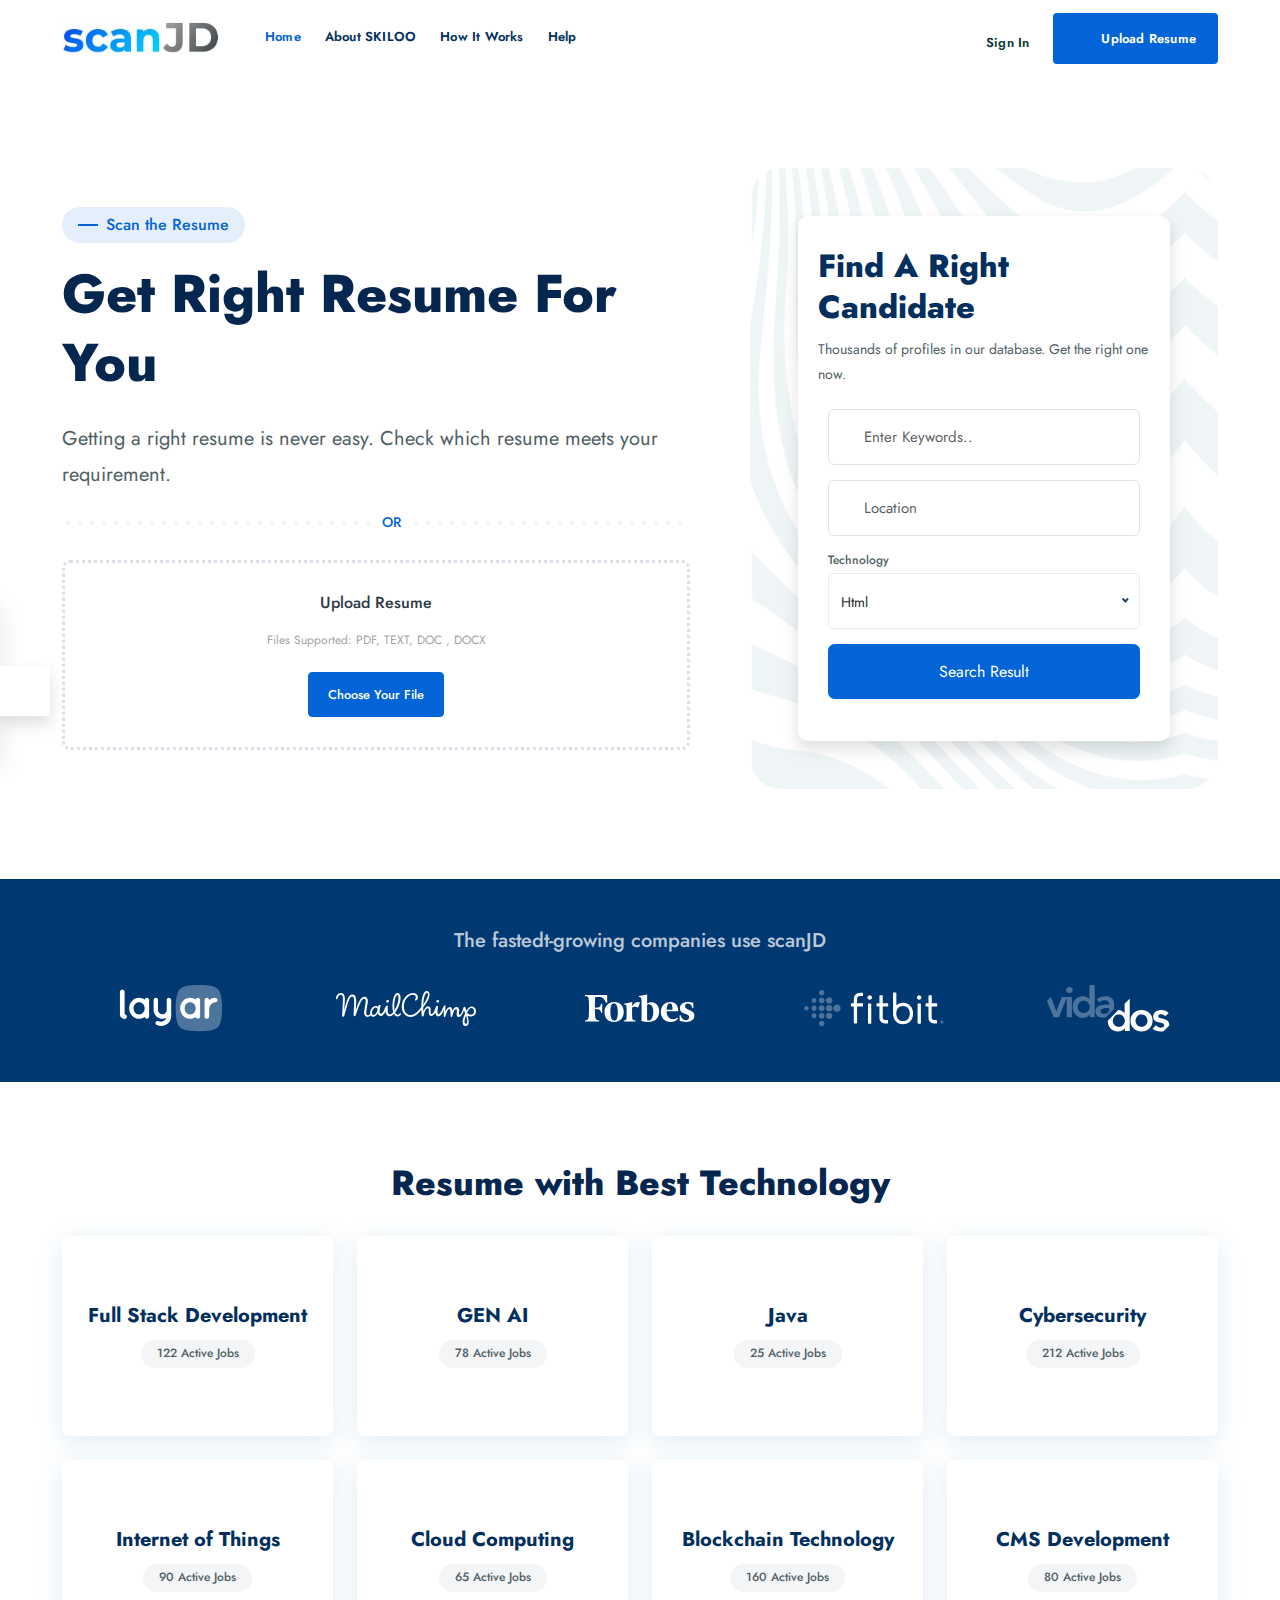
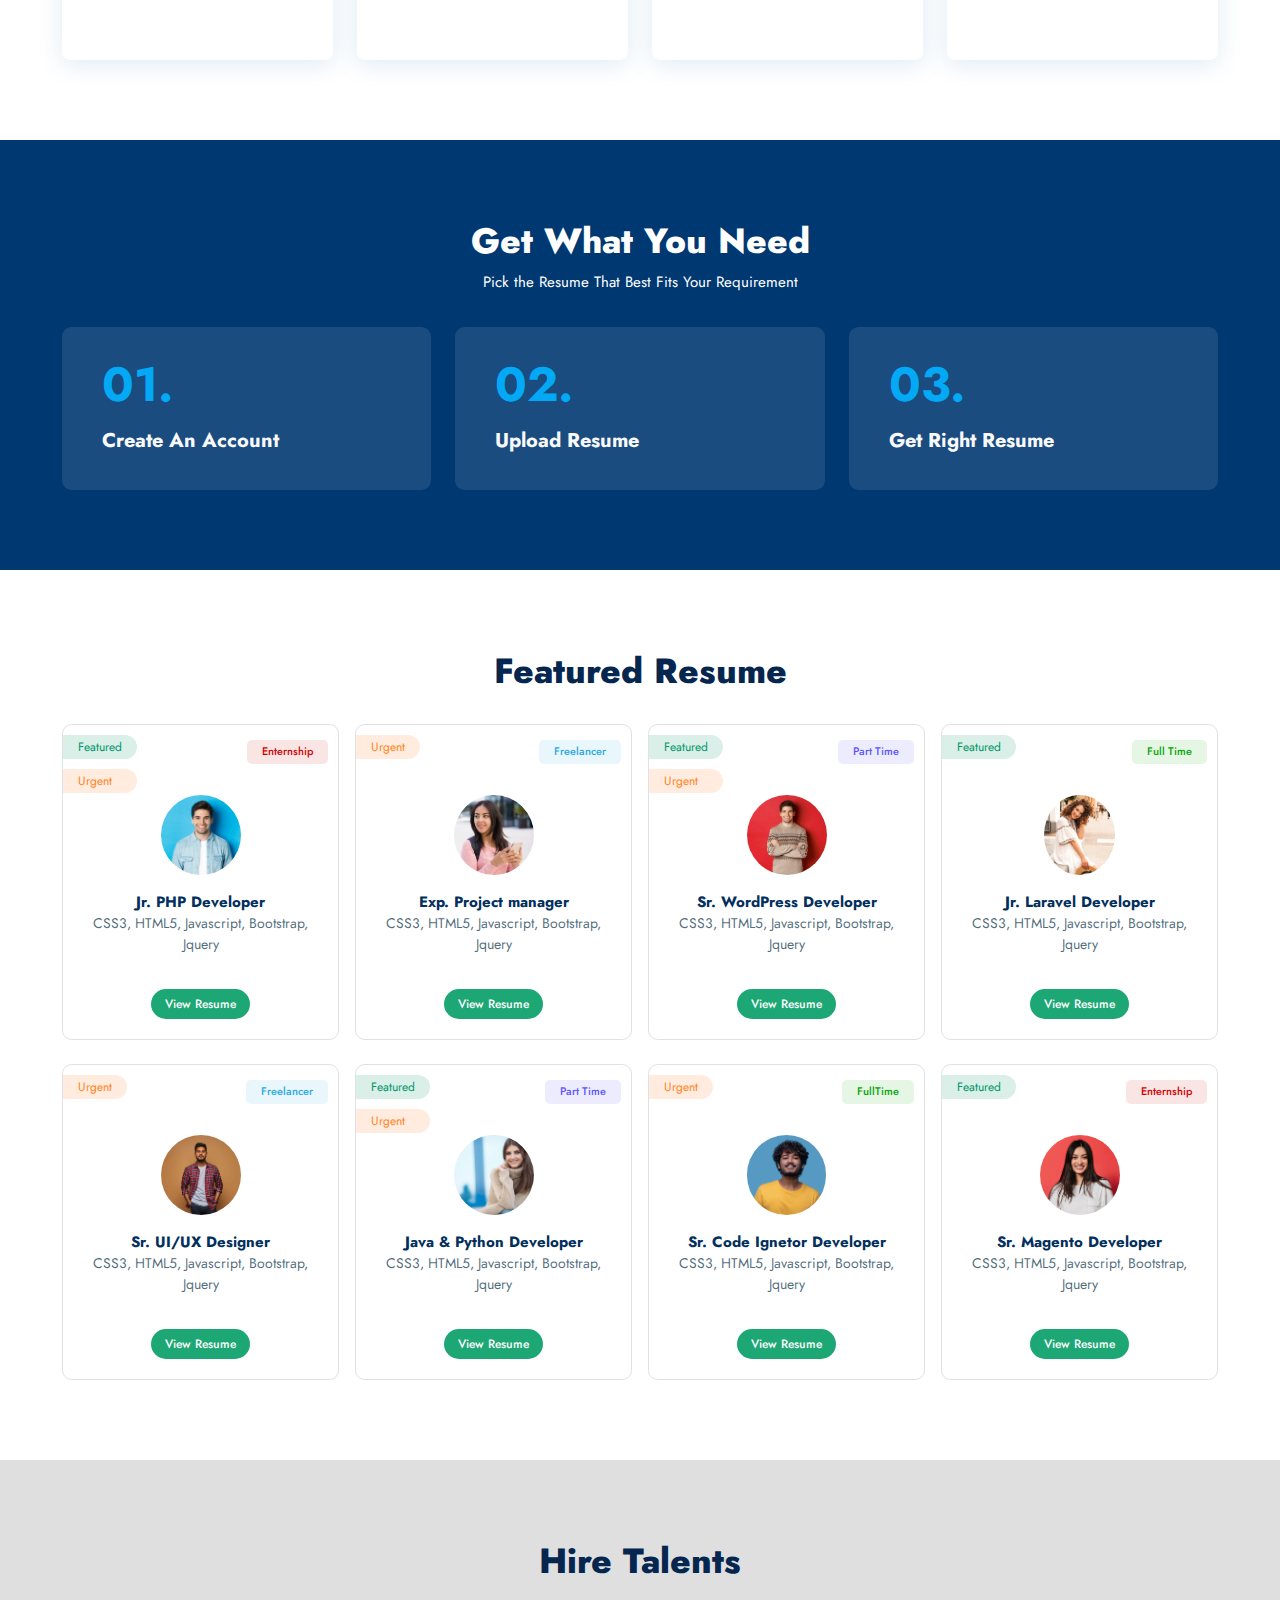
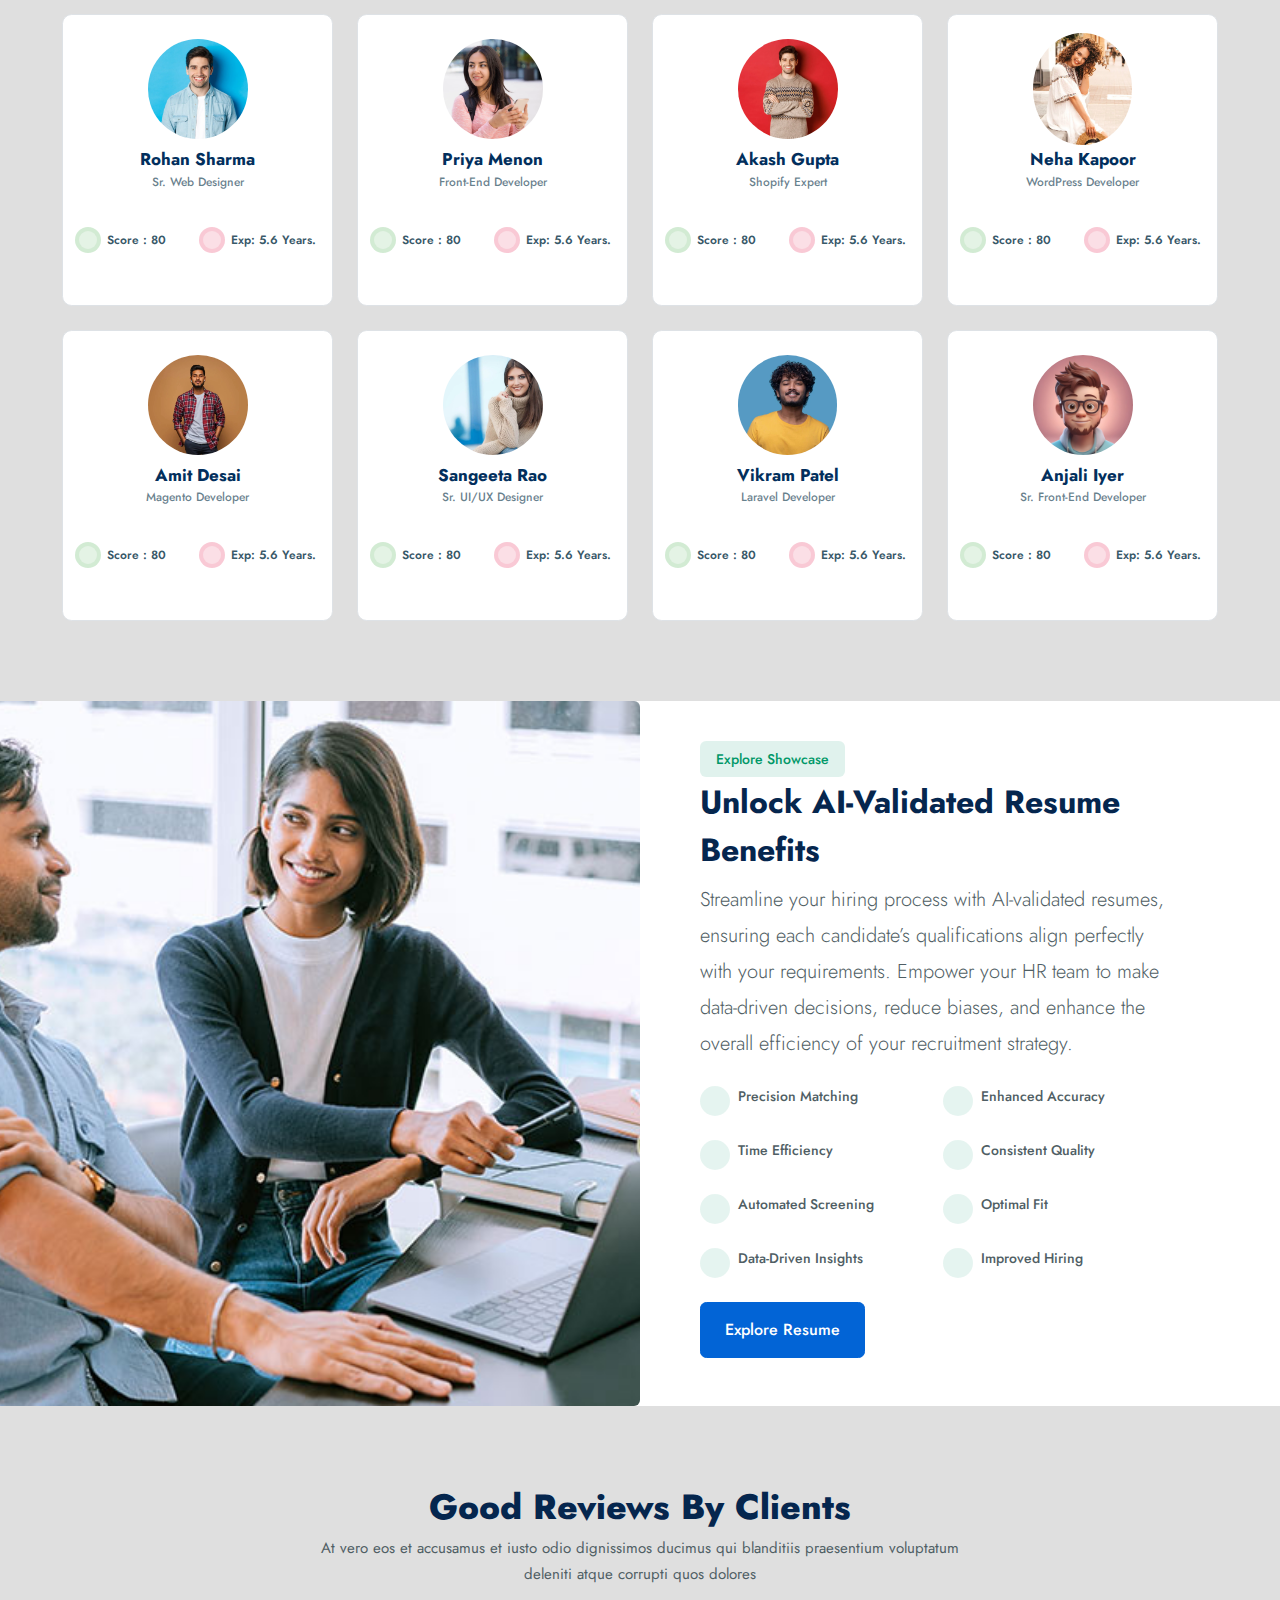
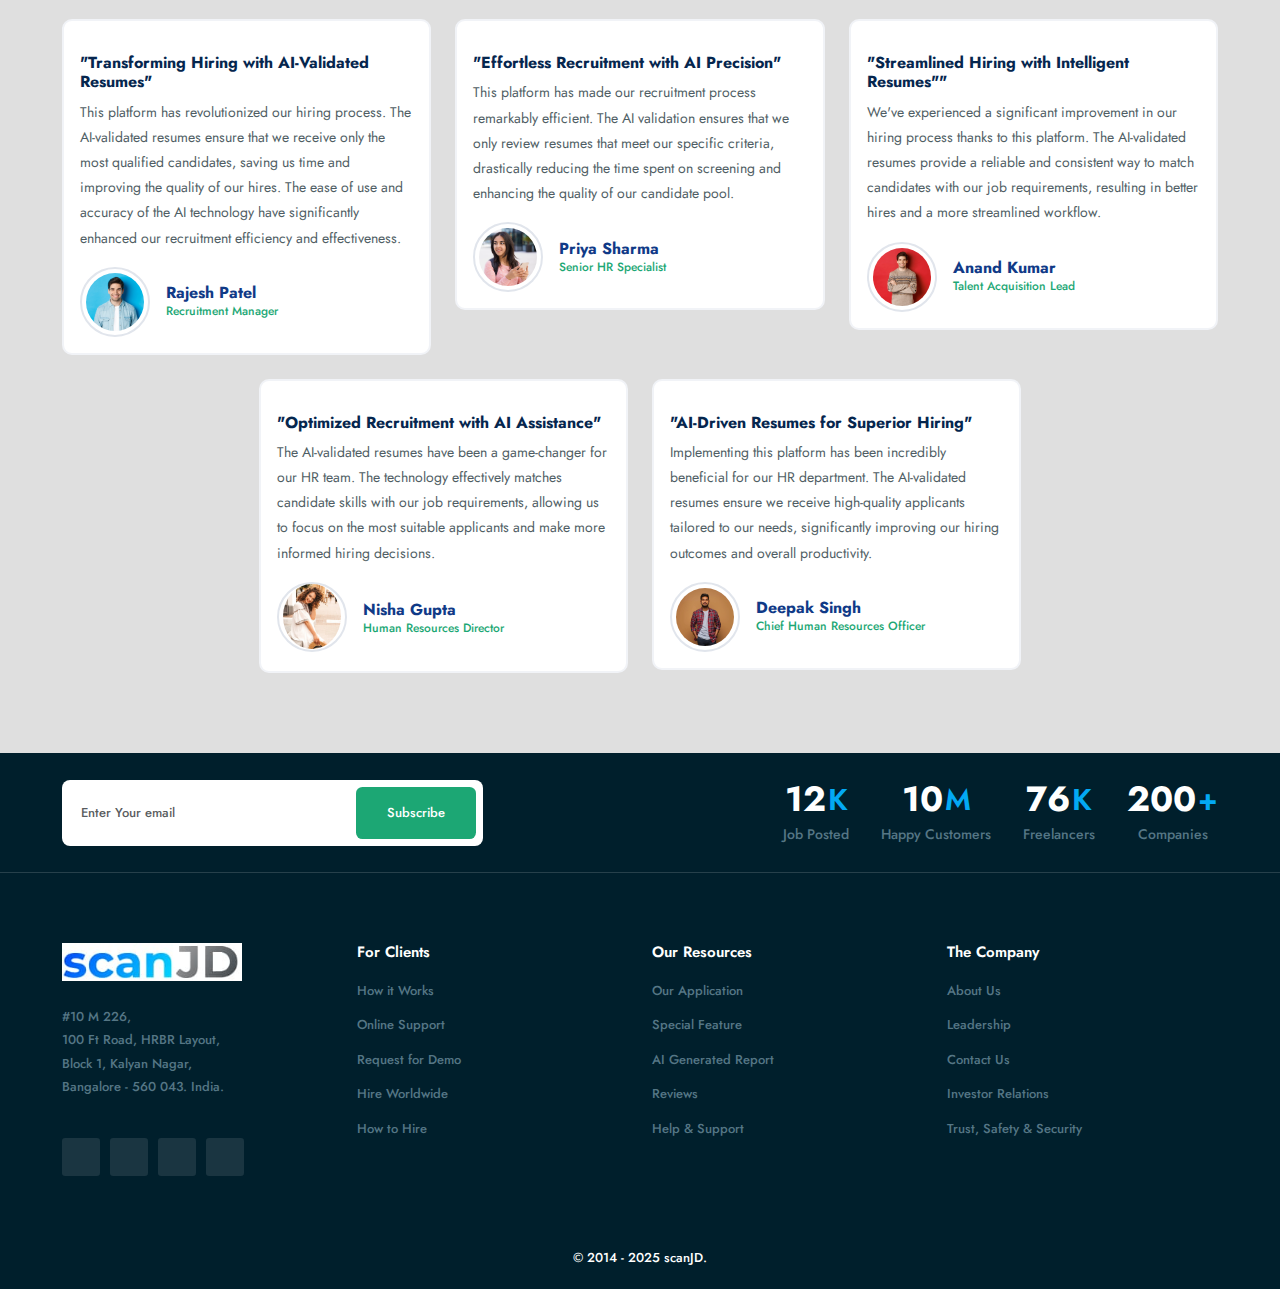
==== commit b8c585ae: "Updated home page" ====
--- a/index.html
+++ b/index.html
@@ -5,7 +5,7 @@
 		<meta charset="utf-8">
         <meta name="viewport" content="width=device-width, initial-scale=1">
 		
-        <title>Skillo</title>
+        <title>scanJD - Scan for the best resume</title>
 		<link rel="icon" type="image/x-icon" href="assets/img/favicon.png">
 		
         <!-- Custom CSS -->
@@ -80,7 +80,7 @@
 
 					<div class="row justify-content-between align-items-center">
 						<div class="col-xl-7 col-lg-7 col-md-12 col-sm-12 pe-xl-5 pe-lg-4">
-							<h6 class="text-primary bg-light-primary py-2 px-3 rounded-5 fw-medium d-inline-flex align-items-center mb-3"><span class="bg-primary w-5 h-05 me-2"></span>Screnn the Resume</h6>
+							<h6 class="text-primary bg-light-primary py-2 px-3 rounded-5 fw-medium d-inline-flex align-items-center mb-3"><span class="bg-primary w-5 h-05 me-2"></span>Scan the Resume</h6>
 							<h1 class="mb-4">Get Right Resume For You</h1>
 							<p class="fs-5">Getting a right resume is never easy. Check which resume meets your requirement.</p>
 							<div class="position-relative mt-4">
@@ -163,7 +163,7 @@
 					<div class="row justify-content-center mb-2">
 						<div class="col-lg-7 col-md-10 text-center">
 							<div class="sec-heading center mb-4">
-								<h5 class="text-light opacity-75 fw-medium">The fastedt-growing companies use SKILLO</h5>
+								<h5 class="text-light opacity-75 fw-medium">The fastedt-growing companies use scanJD</h5>
 							</div>
 						</div>
 					</div>
@@ -213,7 +213,7 @@
 					<div class="row justify-content-center">
 						<div class="col-xl-6 col-lg-7 col-md-10 text-center">
 							<div class="sec-heading center">
-								<h2>Explore Best Technology</h2>
+								<h2>Resume with Best Technology</h2>
 								
 							</div>
 						</div>
@@ -1160,7 +1160,7 @@
 						<div class="row align-items-center justify-content-center">
 							
 							<div class="col-xl-12 col-lg-12 col-md-12">
-								<p class="mb-0 text-center">© 2014 - 2025 SKILLO.</p>
+								<p class="mb-0 text-center">© 2014 - 2025 scanJD.</p>
 							</div>
 							
 						</div>
--- a/css/site/styles.css
+++ b/css/site/styles.css
@@ -1,26 +1,4 @@
-/*
-* Theme Name: Job Stock - Job Board & Freelancing Template
-* Author: Themez Hub
-* Version: 2.1
-* Last Change: 20 Aug 2023
-  Author URI    : http://www.Themezhub.com/
--------------------------------------------------------------------*/
-/*------------- List Of Table -----------
-# Fonts
-# Preloader
-# Global Settings
-# Header Navigation Styles
-# Homes Banner
-# General Features Design 
-# Vesh Property Style
-# Detail Page Elements Style
-# jobstock All Features Styles
-# Inner Page Design
-# Blog Design Start
-# User Dashboard
-# Theme Footer Design
-# Responsiveness Start
-------------- List Of Table ----------*/
+
 
 @import url(animation.css);
 @import url(bootstrap.min.css);
